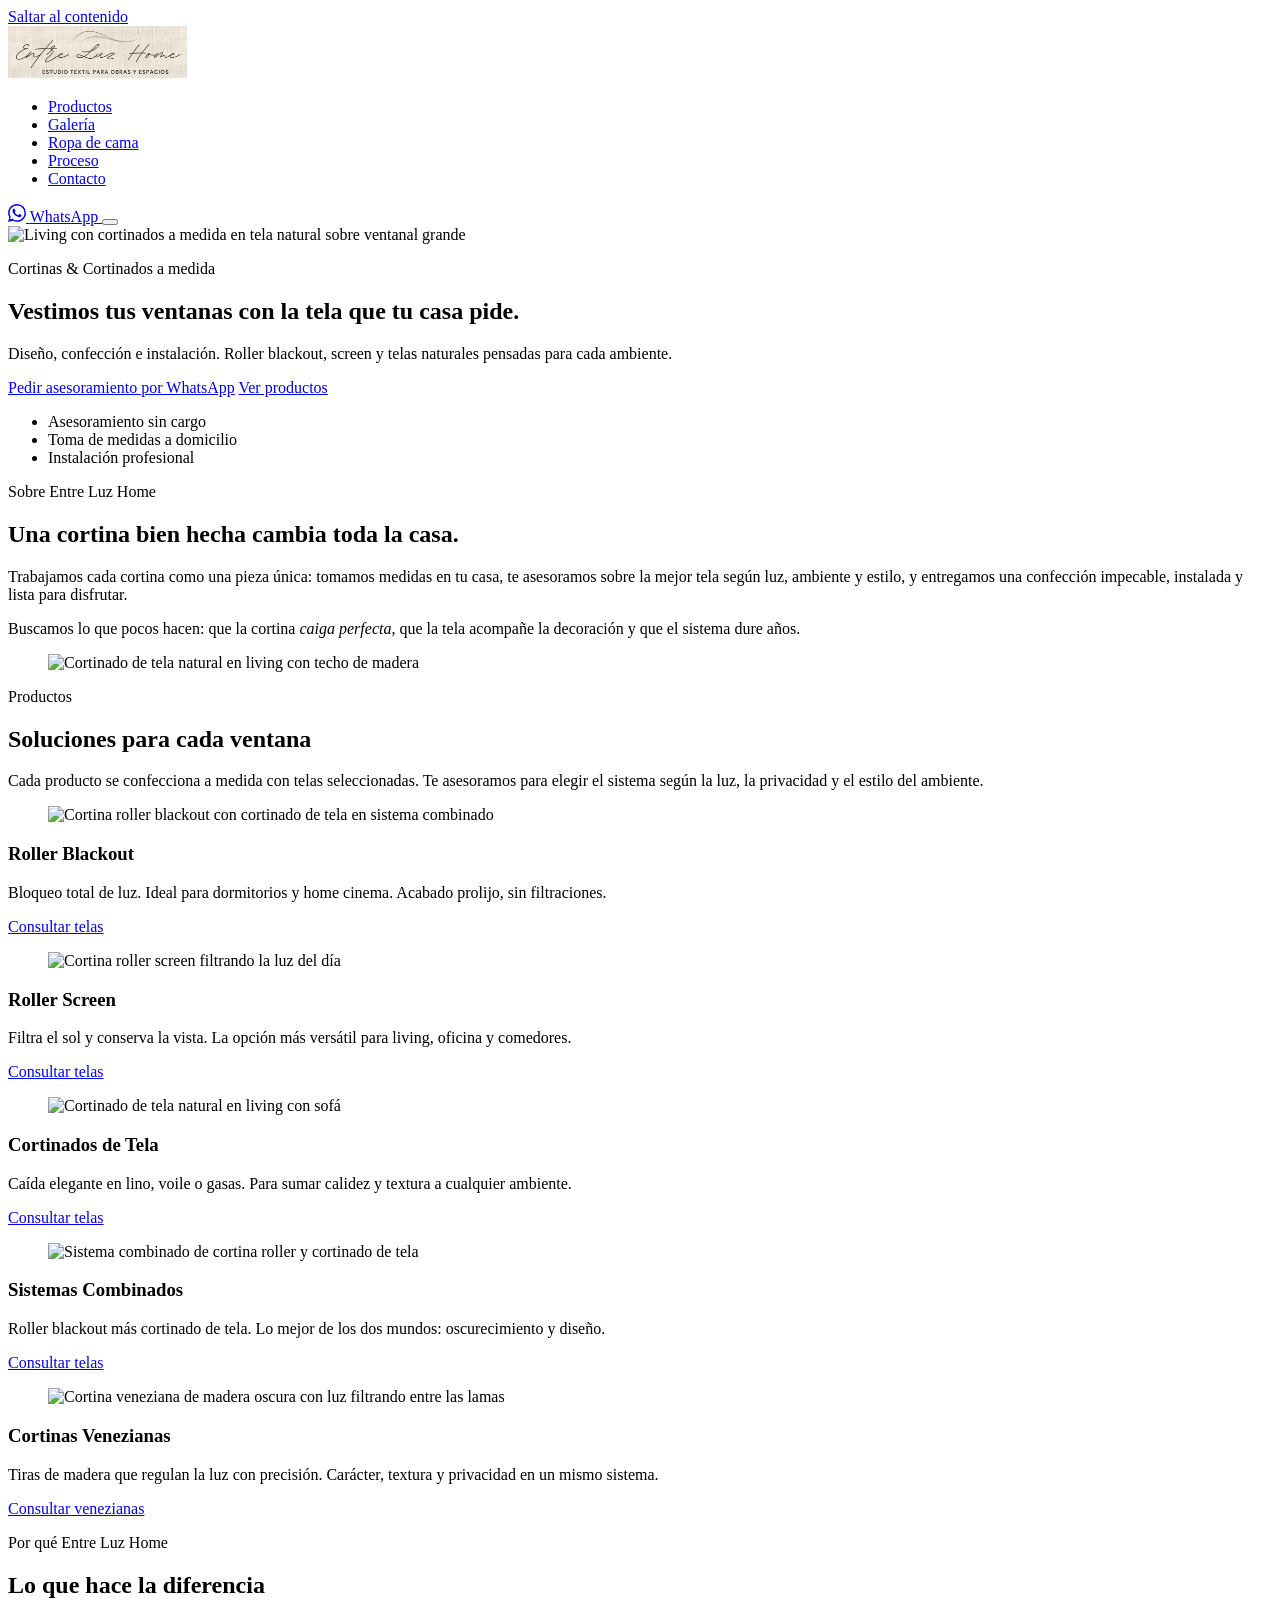
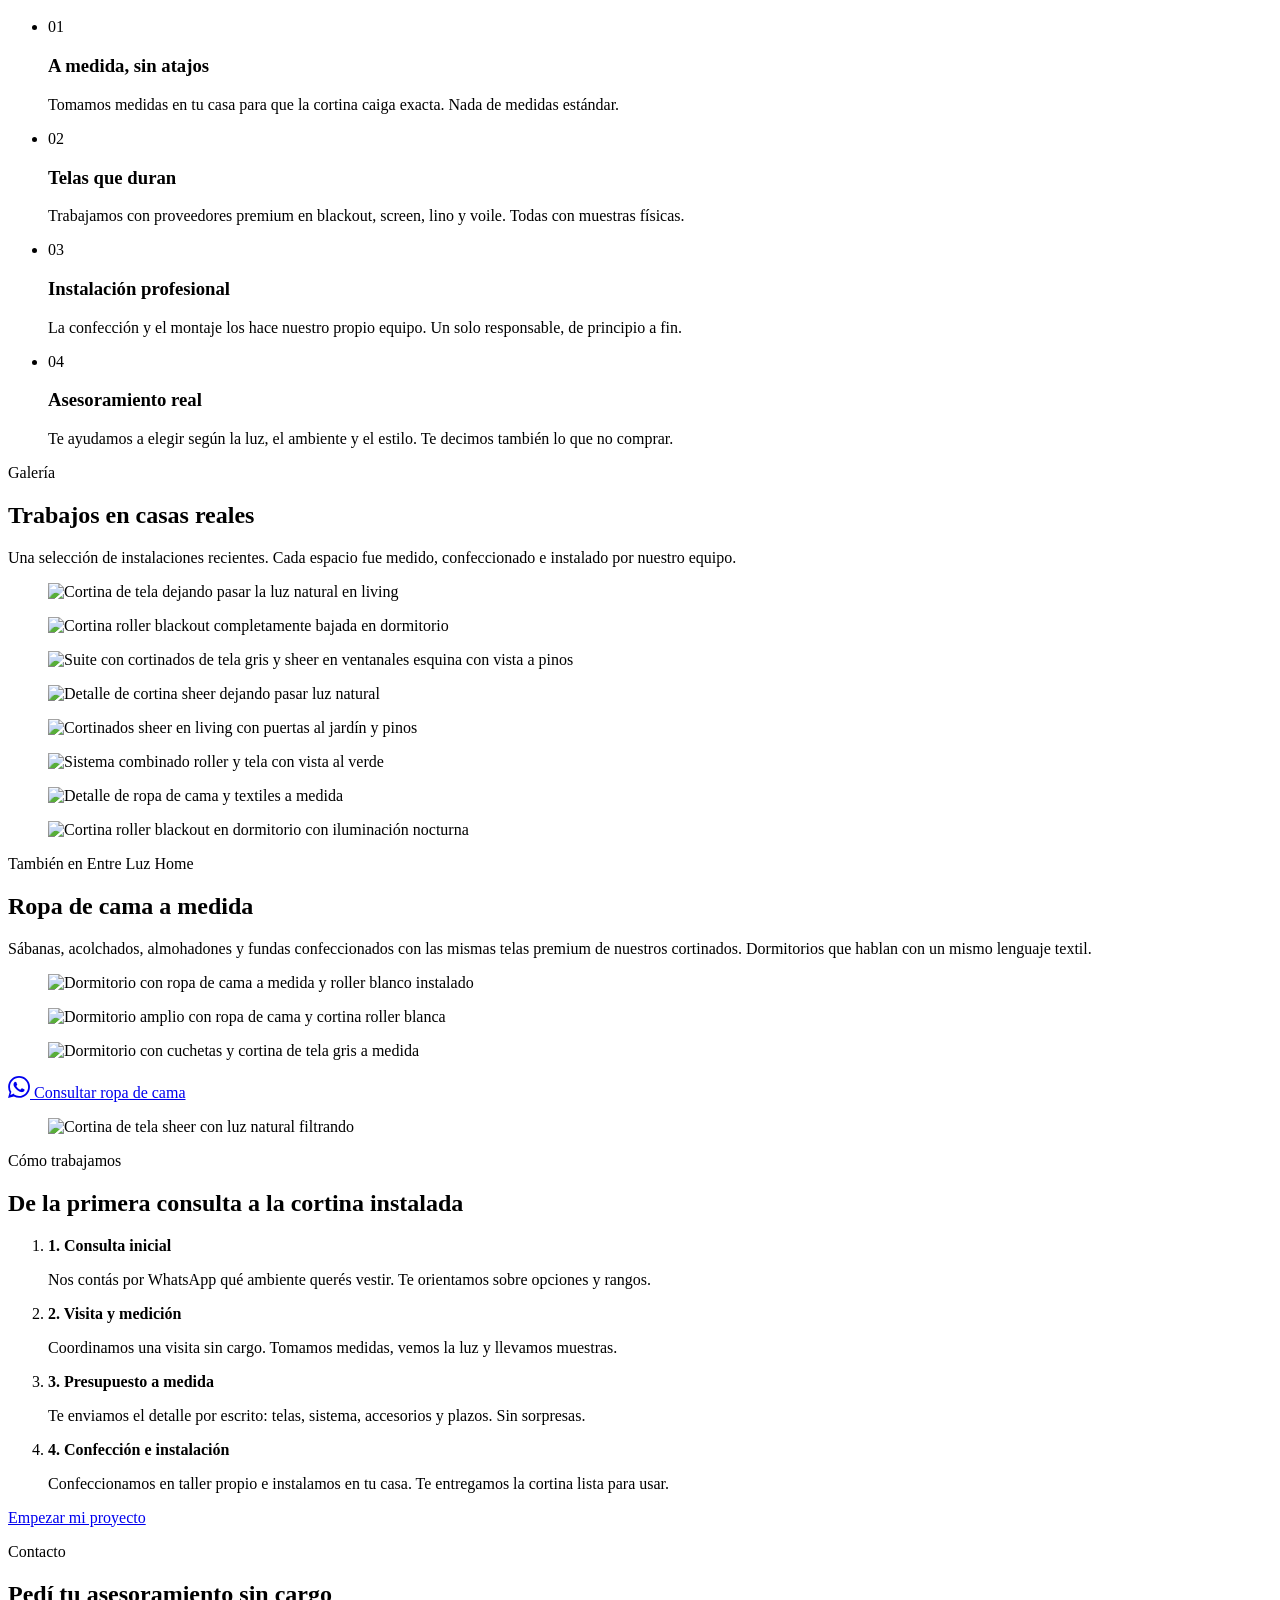
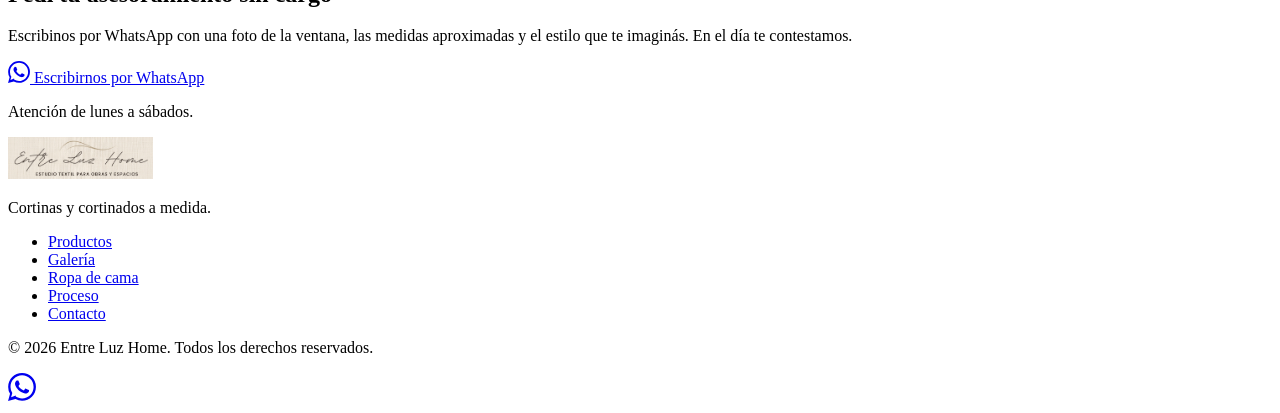
==== index.html @ 7151e94f "Rebrand a Entre Luz Home (versión publicada en entreluz.casa)" ====
<!DOCTYPE html>
<html lang="es-AR">
<head>
  <meta charset="UTF-8">
  <meta name="viewport" content="width=device-width, initial-scale=1.0, viewport-fit=cover">
  <meta name="theme-color" content="#1c1916">

  <title>Entre Luz Home | Cortinas y Cortinados a Medida</title>
  <meta name="description" content="Cortinas y cortinados a medida. Roller blackout, screen, telas naturales, sheer e instalación profesional. Asesoramiento sin cargo a domicilio.">
  <meta name="keywords" content="cortinas a medida, cortinados a medida, cortinas roller, blackout, screen, sheer, telas para cortinas, cortinas de tela, instalación de cortinas, Entre Luz Home">
  <meta name="author" content="Entre Luz Home">
  <meta name="robots" content="index, follow, max-image-preview:large">
  <meta name="geo.region" content="AR">
  <meta name="geo.country" content="Argentina">
  <meta name="language" content="Spanish">
  <meta name="coverage" content="Argentina">
  <meta name="revisit-after" content="30 days">
  <meta name="rating" content="general">

  <link rel="canonical" href="https://entreluz.casa/">

  <meta property="og:type" content="website">
  <meta property="og:locale" content="es_AR">
  <meta property="og:site_name" content="Entre Luz Home">
  <meta property="og:title" content="Entre Luz Home | Cortinas y Cortinados a Medida">
  <meta property="og:description" content="Cortinas y cortinados a medida. Roller blackout, screen, telas naturales, sheer e instalación profesional.">
  <meta property="og:url" content="https://entreluz.casa/">
  <meta property="og:image" content="https://entreluz.casa/images/hero-cortinas-living-comedor.jpg">
  <meta property="og:image:alt" content="Living con cortinados a medida confeccionados por Entre Luz Home">

  <meta name="twitter:card" content="summary_large_image">
  <meta name="twitter:title" content="Entre Luz Home | Cortinas y Cortinados a Medida">
  <meta name="twitter:description" content="Cortinas y cortinados a medida. Asesoramiento sin cargo, telas premium e instalación profesional.">
  <meta name="twitter:image" content="https://entreluz.casa/images/hero-cortinas-living-comedor.jpg">

  <link rel="preconnect" href="https://fonts.googleapis.com">
  <link rel="preconnect" href="https://fonts.gstatic.com" crossorigin>
  <link rel="preload" as="image" href="images/hero-cortinas-living-comedor.jpg" fetchpriority="high">
  <link href="https://fonts.googleapis.com/css2?family=Cormorant+Garamond:wght@300;400;500;600&family=Inter:wght@300;400;500;600&display=swap" rel="stylesheet">

  <link rel="stylesheet" href="styles.css">
  <link rel="icon" type="image/svg+xml" href="data:image/svg+xml,%3Csvg xmlns='http://www.w3.org/2000/svg' viewBox='0 0 100 100'%3E%3Crect width='100' height='100' fill='%231c1916'/%3E%3Ctext x='50' y='62' font-family='Georgia,serif' font-size='44' fill='%23c9a96e' text-anchor='middle' font-style='italic'%3EeL%3C/text%3E%3C/svg%3E">

  <script type="application/ld+json">
  {
    "@context": "https://schema.org",
    "@type": "LocalBusiness",
    "@id": "https://entreluz.casa/#business",
    "name": "Entre Luz Home",
    "image": "https://entreluz.casa/images/hero-cortinas-living-comedor.jpg",
    "url": "https://entreluz.casa/",
    "description": "Confección e instalación de cortinas y cortinados a medida. Roller blackout, screen, telas naturales y sheer.",
    "priceRange": "$$",
    "telephone": "+54 9 11 6677-6019",
    "address": {
      "@type": "PostalAddress",
      "addressCountry": "AR",
      "addressLocality": "Argentina"
    },
    "areaServed": {
      "@type": "Country",
      "name": "Argentina"
    },
    "sameAs": [],
    "makesOffer": [
      { "@type": "Offer", "itemOffered": { "@type": "Product", "name": "Cortinas Roller Blackout a medida" } },
      { "@type": "Offer", "itemOffered": { "@type": "Product", "name": "Cortinas Roller Screen a medida" } },
      { "@type": "Offer", "itemOffered": { "@type": "Product", "name": "Cortinados de tela a medida" } },
      { "@type": "Offer", "itemOffered": { "@type": "Product", "name": "Cortinas sheer y telas naturales" } },
      { "@type": "Offer", "itemOffered": { "@type": "Product", "name": "Sistema combinado roller + cortinado" } }
    ]
  }
  </script>

  <script type="application/ld+json">
  {
    "@context": "https://schema.org",
    "@type": "WebSite",
    "url": "https://entreluz.casa/",
    "name": "Entre Luz Home",
    "inLanguage": "es-AR"
  }
  </script>

  <script type="application/ld+json">
  {
    "@context": "https://schema.org",
    "@type": "FAQPage",
    "mainEntity": [
      {
        "@type": "Question",
        "name": "¿Hacen visita a domicilio para tomar medidas?",
        "acceptedAnswer": {
          "@type": "Answer",
          "text": "Sí, coordinamos una visita sin cargo. Llevamos muestras de telas, tomamos las medidas exactas y te asesoramos en el lugar sobre el mejor sistema para cada ventana."
        }
      },
      {
        "@type": "Question",
        "name": "¿Qué tipos de cortinas hacen a medida?",
        "acceptedAnswer": {
          "@type": "Answer",
          "text": "Confeccionamos cortinas roller blackout, roller screen, cortinados de tela (lino, voile, gasas y telas naturales) y sistemas combinados que unen roller con cortinado en un mismo carril."
        }
      },
      {
        "@type": "Question",
        "name": "¿Cuánto tarda la confección e instalación?",
        "acceptedAnswer": {
          "@type": "Answer",
          "text": "Una vez confirmado el presupuesto y la tela, el plazo habitual es de 10 a 15 días hábiles para confección e instalación."
        }
      },
      {
        "@type": "Question",
        "name": "¿Qué diferencia hay entre una cortina blackout y una screen?",
        "acceptedAnswer": {
          "@type": "Answer",
          "text": "El blackout bloquea el 100% de la luz, ideal para dormitorios y home cinema. El screen filtra el calor y los rayos UV conservando la vista al exterior; es la mejor opción para living, oficina y comedores."
        }
      },
      {
        "@type": "Question",
        "name": "¿Instalan ellos mismos o contratan terceros?",
        "acceptedAnswer": {
          "@type": "Answer",
          "text": "Todo el proceso, desde la confección en nuestro taller hasta la instalación en tu casa, lo realiza nuestro propio equipo. Un solo responsable de principio a fin."
        }
      }
    ]
  }
  </script>
</head>
<body>

<a class="skip-link" href="#contenido">Saltar al contenido</a>

<header class="site-header" id="top">
  <div class="container header-inner">
    <a href="#top" class="brand" aria-label="Entre Luz Home — inicio">
      <img src="images/logo.jpg" alt="Entre Luz Home — Estudio textil para obras y espacios" class="logo-img" width="179" height="52">
    </a>
    <nav class="site-nav" aria-label="Navegación principal">
      <ul>
        <li><a href="#productos">Productos</a></li>
        <li><a href="#galeria">Galería</a></li>
        <li><a href="#ropa-de-cama">Ropa de cama</a></li>
        <li><a href="#proceso">Proceso</a></li>
        <li><a href="#contacto">Contacto</a></li>
      </ul>
    </nav>
    <a class="cta-wsp header-cta" href="#contacto" data-wsp data-wsp-msg="Hola Entre Luz Home! Quiero consultar sobre cortinas a medida. ¿Pueden asesorarme?" aria-label="Pedir presupuesto por WhatsApp">
      <svg viewBox="0 0 24 24" width="18" height="18" aria-hidden="true"><path fill="currentColor" d="M.057 24l1.687-6.163a11.867 11.867 0 0 1-1.587-5.946C.157 5.335 5.493 0 12.05 0a11.82 11.82 0 0 1 8.413 3.488 11.82 11.82 0 0 1 3.48 8.414c-.003 6.557-5.338 11.892-11.893 11.892a11.9 11.9 0 0 1-5.688-1.448L.057 24zm6.597-3.807c1.676.995 3.276 1.591 5.392 1.592 5.448 0 9.886-4.434 9.889-9.885.002-5.462-4.415-9.89-9.881-9.892-5.452 0-9.887 4.434-9.889 9.884a9.86 9.86 0 0 0 1.51 5.26l-.999 3.648 3.978-1.607zm11.387-5.464c-.074-.124-.272-.198-.57-.347-.297-.149-1.758-.868-2.031-.967-.272-.099-.47-.149-.669.149-.198.297-.768.967-.941 1.165-.173.198-.347.223-.644.074-.297-.149-1.255-.462-2.39-1.475-.883-.788-1.48-1.761-1.653-2.059-.173-.297-.018-.458.13-.606.134-.133.297-.347.446-.521.151-.172.2-.296.3-.495.099-.198.05-.372-.025-.521-.075-.149-.669-1.611-.916-2.206-.242-.579-.487-.501-.669-.51l-.57-.01c-.198 0-.52.074-.792.372s-1.04 1.016-1.04 2.479 1.065 2.876 1.213 3.074c.149.198 2.095 3.2 5.076 4.487.709.306 1.263.489 1.694.626.712.226 1.36.194 1.872.118.571-.085 1.758-.719 2.006-1.413.247-.694.247-1.289.173-1.413z"/></svg>
      <span>WhatsApp</span>
    </a>
    <button class="nav-toggle" aria-controls="primary-nav" aria-expanded="false" aria-label="Abrir menú">
      <span></span><span></span><span></span>
    </button>
  </div>
</header>

<main id="contenido">

  <section class="hero" aria-labelledby="hero-title">
    <div class="hero-image">
      <img src="images/hero-cortinas-living-comedor.jpg"
           alt="Living con cortinados a medida en tela natural sobre ventanal grande"
           width="1600" height="900" fetchpriority="high">
    </div>
    <div class="hero-overlay"></div>
    <div class="container hero-content">
      <p class="eyebrow">Cortinas &amp; Cortinados a medida</p>
      <h1 id="hero-title">Vestimos tus ventanas con la tela que tu casa pide.</h1>
      <p class="hero-sub">Diseño, confección e instalación. Roller blackout, screen y telas naturales pensadas para cada ambiente.</p>
      <div class="hero-actions">
        <a class="cta-primary" href="#contacto" data-wsp data-wsp-msg="Hola Entre Luz Home! Quiero pedir un asesoramiento sin cargo para mis cortinas.">Pedir asesoramiento por WhatsApp</a>
        <a class="cta-secondary" href="#productos">Ver productos</a>
      </div>
      <ul class="hero-meta" aria-label="Beneficios principales">
        <li>Asesoramiento sin cargo</li>
        <li>Toma de medidas a domicilio</li>
        <li>Instalación profesional</li>
      </ul>
    </div>
  </section>

  <section class="intro" aria-labelledby="intro-title">
    <div class="container intro-grid">
      <div class="intro-text">
        <p class="eyebrow">Sobre Entre Luz Home</p>
        <h2 id="intro-title">Una cortina bien hecha cambia toda la casa.</h2>
        <p>Trabajamos cada cortina como una pieza única: tomamos medidas en tu casa, te asesoramos sobre la mejor tela según luz, ambiente y estilo, y entregamos una confección impecable, instalada y lista para disfrutar.</p>
        <p>Buscamos lo que pocos hacen: que la cortina <em>caiga perfecta</em>, que la tela acompañe la decoración y que el sistema dure años.</p>
      </div>
      <figure class="intro-figure">
        <img src="images/cortinas-tela-living-amplio.jpg"
             alt="Cortinado de tela natural en living con techo de madera"
             width="900" height="1200" loading="lazy">
      </figure>
    </div>
  </section>

  <section class="products" id="productos" aria-labelledby="products-title">
    <div class="container">
      <header class="section-head">
        <p class="eyebrow">Productos</p>
        <h2 id="products-title">Soluciones para cada ventana</h2>
        <p class="section-sub">Cada producto se confecciona a medida con telas seleccionadas. Te asesoramos para elegir el sistema según la luz, la privacidad y el estilo del ambiente.</p>
      </header>

      <div class="product-grid">
        <article class="product-card">
          <figure>
            <img src="images/cortina-roller-blackout-combinado.jpg"
                 alt="Cortina roller blackout con cortinado de tela en sistema combinado"
                 width="800" height="1000" loading="lazy">
          </figure>
          <div class="product-body">
            <h3>Roller Blackout</h3>
            <p>Bloqueo total de luz. Ideal para dormitorios y home cinema. Acabado prolijo, sin filtraciones.</p>
            <a class="product-link" href="#contacto" data-wsp data-wsp-msg="Hola Entre Luz Home! Me interesa la cortina roller blackout a medida. ¿Qué telas tienen disponibles?">Consultar telas</a>
          </div>
        </article>

        <article class="product-card">
          <figure>
            <img src="images/cortina-roller-screen-estudio.jpg"
                 alt="Cortina roller screen filtrando la luz del día"
                 width="800" height="1000" loading="lazy">
          </figure>
          <div class="product-body">
            <h3>Roller Screen</h3>
            <p>Filtra el sol y conserva la vista. La opción más versátil para living, oficina y comedores.</p>
            <a class="product-link" href="#contacto" data-wsp data-wsp-msg="Hola Entre Luz Home! Me interesa la cortina roller screen. ¿Qué opciones tienen para filtrar el sol sin perder la vista?">Consultar telas</a>
          </div>
        </article>

        <article class="product-card">
          <figure>
            <img src="images/cortinado-tela-natural-living.jpg"
                 alt="Cortinado de tela natural en living con sofá"
                 width="800" height="1000" loading="lazy">
          </figure>
          <div class="product-body">
            <h3>Cortinados de Tela</h3>
            <p>Caída elegante en lino, voile o gasas. Para sumar calidez y textura a cualquier ambiente.</p>
            <a class="product-link" href="#contacto" data-wsp data-wsp-msg="Hola Entre Luz Home! Quiero consultar sobre cortinados de tela a medida. ¿Qué telas trabajan?">Consultar telas</a>
          </div>
        </article>

        <article class="product-card">
          <figure>
            <img src="images/cortina-combinada-roller-tela.jpg"
                 alt="Sistema combinado de cortina roller y cortinado de tela"
                 width="800" height="1000" loading="lazy">
          </figure>
          <div class="product-body">
            <h3>Sistemas Combinados</h3>
            <p>Roller blackout más cortinado de tela. Lo mejor de los dos mundos: oscurecimiento y diseño.</p>
            <a class="product-link" href="#contacto" data-wsp data-wsp-msg="Hola Entre Luz Home! Me interesa el sistema combinado de roller y cortinado. ¿Pueden contarme cómo funciona?">Consultar telas</a>
          </div>
        </article>

        <article class="product-card">
          <figure>
            <img src="images/cortina-veneziana-madera-detalle.jpg"
                 alt="Cortina veneziana de madera oscura con luz filtrando entre las lamas"
                 width="800" height="1000" loading="lazy">
          </figure>
          <div class="product-body">
            <h3>Cortinas Venezianas</h3>
            <p>Tiras de madera que regulan la luz con precisión. Carácter, textura y privacidad en un mismo sistema.</p>
            <a class="product-link" href="#contacto" data-wsp data-wsp-msg="Hola Entre Luz Home! Me interesa una cortina veneziana a medida. ¿Qué materiales y colores tienen?">Consultar venezianas</a>
          </div>
        </article>
      </div>
    </div>
  </section>

  <section class="value" aria-labelledby="value-title">
    <div class="container">
      <header class="section-head">
        <p class="eyebrow">Por qué Entre Luz Home</p>
        <h2 id="value-title">Lo que hace la diferencia</h2>
      </header>
      <ul class="value-grid">
        <li>
          <span class="value-num">01</span>
          <h3>A medida, sin atajos</h3>
          <p>Tomamos medidas en tu casa para que la cortina caiga exacta. Nada de medidas estándar.</p>
        </li>
        <li>
          <span class="value-num">02</span>
          <h3>Telas que duran</h3>
          <p>Trabajamos con proveedores premium en blackout, screen, lino y voile. Todas con muestras físicas.</p>
        </li>
        <li>
          <span class="value-num">03</span>
          <h3>Instalación profesional</h3>
          <p>La confección y el montaje los hace nuestro propio equipo. Un solo responsable, de principio a fin.</p>
        </li>
        <li>
          <span class="value-num">04</span>
          <h3>Asesoramiento real</h3>
          <p>Te ayudamos a elegir según la luz, el ambiente y el estilo. Te decimos también lo que no comprar.</p>
        </li>
      </ul>
    </div>
  </section>

  <section class="gallery" id="galeria" aria-labelledby="gallery-title">
    <div class="container">
      <header class="section-head">
        <p class="eyebrow">Galería</p>
        <h2 id="gallery-title">Trabajos en casas reales</h2>
        <p class="section-sub">Una selección de instalaciones recientes. Cada espacio fue medido, confeccionado e instalado por nuestro equipo.</p>
      </header>

      <div class="gallery-grid">
        <figure class="g-tall">
          <img src="images/cortina-tela-luz-natural.jpg" alt="Cortina de tela dejando pasar la luz natural en living" width="800" height="1200" loading="lazy" decoding="async">
        </figure>
        <figure>
          <img src="images/cortina-roller-blackout-bajada.jpg" alt="Cortina roller blackout completamente bajada en dormitorio" width="800" height="800" loading="lazy" decoding="async">
        </figure>
        <figure class="g-wide">
          <img src="images/suite-cortinados-tela-gris.jpg" alt="Suite con cortinados de tela gris y sheer en ventanales esquina con vista a pinos" width="1200" height="800" loading="lazy" decoding="async">
        </figure>
        <figure>
          <img src="images/cortina-tela-sheer-detalle.jpg" alt="Detalle de cortina sheer dejando pasar luz natural" width="800" height="800" loading="lazy" decoding="async">
        </figure>
        <figure>
          <img src="images/living-cortina-sheer-terraza.jpg" alt="Cortinados sheer en living con puertas al jardín y pinos" width="800" height="800" loading="lazy" decoding="async">
        </figure>
        <figure class="g-tall">
          <img src="images/cortina-combinada-tela-roller.jpg" alt="Sistema combinado roller y tela con vista al verde" width="800" height="1200" loading="lazy" decoding="async">
        </figure>
        <figure>
          <img src="images/cortinado-tela-clasica.jpg" alt="Detalle de ropa de cama y textiles a medida" width="800" height="800" loading="lazy" decoding="async">
        </figure>
        <figure>
          <img src="images/cortina-roller-dormitorio-noche.jpg" alt="Cortina roller blackout en dormitorio con iluminación nocturna" width="800" height="800" loading="lazy" decoding="async">
        </figure>
      </div>
    </div>
  </section>

  <section class="ropa-cama" id="ropa-de-cama" aria-labelledby="ropacama-title">
    <div class="container">
      <header class="section-head">
        <p class="eyebrow">También en Entre Luz Home</p>
        <h2 id="ropacama-title">Ropa de cama a medida</h2>
        <p class="section-sub">Sábanas, acolchados, almohadones y fundas confeccionados con las mismas telas premium de nuestros cortinados. Dormitorios que hablan con un mismo lenguaje textil.</p>
      </header>
      <div class="ropacama-grid">
        <figure>
          <img src="images/dormitorio-roller-blanco-ratan.jpg" alt="Dormitorio con ropa de cama a medida y roller blanco instalado" width="800" height="1000" loading="lazy" decoding="async">
        </figure>
        <figure>
          <img src="images/dormitorio-roller-blanco-amplio.jpg" alt="Dormitorio amplio con ropa de cama y cortina roller blanca" width="800" height="1000" loading="lazy" decoding="async">
        </figure>
        <figure>
          <img src="images/dormitorio-cucheta-cortina-gris.jpg" alt="Dormitorio con cuchetas y cortina de tela gris a medida" width="800" height="1000" loading="lazy" decoding="async">
        </figure>
      </div>
      <div class="ropacama-cta">
        <a class="cta-wsp big" href="#" data-wsp data-wsp-msg="Hola Entre Luz Home! Me interesa la ropa de cama a medida. ¿Qué opciones tienen?" aria-label="Consultar ropa de cama por WhatsApp">
          <svg viewBox="0 0 24 24" width="22" height="22" aria-hidden="true"><path fill="currentColor" d="M.057 24l1.687-6.163a11.867 11.867 0 0 1-1.587-5.946C.157 5.335 5.493 0 12.05 0a11.82 11.82 0 0 1 8.413 3.488 11.82 11.82 0 0 1 3.48 8.414c-.003 6.557-5.338 11.892-11.893 11.892a11.9 11.9 0 0 1-5.688-1.448L.057 24zm6.597-3.807c1.676.995 3.276 1.591 5.392 1.592 5.448 0 9.886-4.434 9.889-9.885.002-5.462-4.415-9.89-9.881-9.892-5.452 0-9.887 4.434-9.889 9.884a9.86 9.86 0 0 0 1.51 5.26l-.999 3.648 3.978-1.607zm11.387-5.464c-.074-.124-.272-.198-.57-.347-.297-.149-1.758-.868-2.031-.967-.272-.099-.47-.149-.669.149-.198.297-.768.967-.941 1.165-.173.198-.347.223-.644.074-.297-.149-1.255-.462-2.39-1.475-.883-.788-1.48-1.761-1.653-2.059-.173-.297-.018-.458.13-.606.134-.133.297-.347.446-.521.151-.172.2-.296.3-.495.099-.198.05-.372-.025-.521-.075-.149-.669-1.611-.916-2.206-.242-.579-.487-.501-.669-.51l-.57-.01c-.198 0-.52.074-.792.372s-1.04 1.016-1.04 2.479 1.065 2.876 1.213 3.074c.149.198 2.095 3.2 5.076 4.487.709.306 1.263.489 1.694.626.712.226 1.36.194 1.872.118.571-.085 1.758-.719 2.006-1.413.247-.694.247-1.289.173-1.413z"/></svg>
          <span>Consultar ropa de cama</span>
        </a>
      </div>
    </div>
  </section>

  <section class="process" id="proceso" aria-labelledby="process-title">
    <div class="container process-grid">
      <figure class="process-figure">
        <img src="images/cortina-tela-sheer-detalle.jpg"
             alt="Cortina de tela sheer con luz natural filtrando"
             width="900" height="1200" loading="lazy">
      </figure>
      <div class="process-text">
        <p class="eyebrow">Cómo trabajamos</p>
        <h2 id="process-title">De la primera consulta a la cortina instalada</h2>
        <ol class="process-steps">
          <li>
            <strong>1. Consulta inicial</strong>
            <p>Nos contás por WhatsApp qué ambiente querés vestir. Te orientamos sobre opciones y rangos.</p>
          </li>
          <li>
            <strong>2. Visita y medición</strong>
            <p>Coordinamos una visita sin cargo. Tomamos medidas, vemos la luz y llevamos muestras.</p>
          </li>
          <li>
            <strong>3. Presupuesto a medida</strong>
            <p>Te enviamos el detalle por escrito: telas, sistema, accesorios y plazos. Sin sorpresas.</p>
          </li>
          <li>
            <strong>4. Confección e instalación</strong>
            <p>Confeccionamos en taller propio e instalamos en tu casa. Te entregamos la cortina lista para usar.</p>
          </li>
        </ol>
        <a class="cta-primary inline" href="#contacto" data-wsp data-wsp-msg="Hola Entre Luz Home! Quiero coordinar una visita para empezar mi proyecto de cortinas a medida.">Empezar mi proyecto</a>
      </div>
    </div>
  </section>

  <section class="contact" id="contacto" aria-labelledby="contact-title">
    <div class="container contact-inner">
      <p class="eyebrow light">Contacto</p>
      <h2 id="contact-title">Pedí tu asesoramiento sin cargo</h2>
      <p class="contact-sub">Escribinos por WhatsApp con una foto de la ventana, las medidas aproximadas y el estilo que te imaginás. En el día te contestamos.</p>
      <a class="cta-wsp big" href="#" data-wsp data-wsp-msg="Hola Entre Luz Home! Me gustaría recibir un presupuesto para mis ventanas." aria-label="Abrir conversación de WhatsApp con Entre Luz Home">
        <svg viewBox="0 0 24 24" width="22" height="22" aria-hidden="true"><path fill="currentColor" d="M.057 24l1.687-6.163a11.867 11.867 0 0 1-1.587-5.946C.157 5.335 5.493 0 12.05 0a11.82 11.82 0 0 1 8.413 3.488 11.82 11.82 0 0 1 3.48 8.414c-.003 6.557-5.338 11.892-11.893 11.892a11.9 11.9 0 0 1-5.688-1.448L.057 24zm6.597-3.807c1.676.995 3.276 1.591 5.392 1.592 5.448 0 9.886-4.434 9.889-9.885.002-5.462-4.415-9.89-9.881-9.892-5.452 0-9.887 4.434-9.889 9.884a9.86 9.86 0 0 0 1.51 5.26l-.999 3.648 3.978-1.607zm11.387-5.464c-.074-.124-.272-.198-.57-.347-.297-.149-1.758-.868-2.031-.967-.272-.099-.47-.149-.669.149-.198.297-.768.967-.941 1.165-.173.198-.347.223-.644.074-.297-.149-1.255-.462-2.39-1.475-.883-.788-1.48-1.761-1.653-2.059-.173-.297-.018-.458.13-.606.134-.133.297-.347.446-.521.151-.172.2-.296.3-.495.099-.198.05-.372-.025-.521-.075-.149-.669-1.611-.916-2.206-.242-.579-.487-.501-.669-.51l-.57-.01c-.198 0-.52.074-.792.372s-1.04 1.016-1.04 2.479 1.065 2.876 1.213 3.074c.149.198 2.095 3.2 5.076 4.487.709.306 1.263.489 1.694.626.712.226 1.36.194 1.872.118.571-.085 1.758-.719 2.006-1.413.247-.694.247-1.289.173-1.413z"/></svg>
        <span>Escribirnos por WhatsApp</span>
      </a>
      <p class="contact-fine">Atención de lunes a sábados.</p>
    </div>
  </section>

</main>

<footer class="site-footer">
  <div class="container footer-inner">
    <div class="footer-brand">
      <img src="images/logo.jpg" alt="Entre Luz Home" class="logo-img footer-logo" width="145" height="42">
      <p>Cortinas y cortinados a medida.</p>
    </div>
    <nav aria-label="Pie de página">
      <ul>
        <li><a href="#productos">Productos</a></li>
        <li><a href="#galeria">Galería</a></li>
        <li><a href="#ropa-de-cama">Ropa de cama</a></li>
        <li><a href="#proceso">Proceso</a></li>
        <li><a href="#contacto">Contacto</a></li>
      </ul>
    </nav>
    <p class="footer-legal">© <span id="year">2026</span> Entre Luz Home. Todos los derechos reservados.</p>
  </div>
</footer>

<a class="wsp-float" href="#" data-wsp data-wsp-msg="Hola Entre Luz Home! Quiero consultar sobre cortinas a medida." aria-label="Escribir por WhatsApp">
  <svg viewBox="0 0 24 24" width="28" height="28" aria-hidden="true"><path fill="currentColor" d="M.057 24l1.687-6.163a11.867 11.867 0 0 1-1.587-5.946C.157 5.335 5.493 0 12.05 0a11.82 11.82 0 0 1 8.413 3.488 11.82 11.82 0 0 1 3.48 8.414c-.003 6.557-5.338 11.892-11.893 11.892a11.9 11.9 0 0 1-5.688-1.448L.057 24zm6.597-3.807c1.676.995 3.276 1.591 5.392 1.592 5.448 0 9.886-4.434 9.889-9.885.002-5.462-4.415-9.89-9.881-9.892-5.452 0-9.887 4.434-9.889 9.884a9.86 9.86 0 0 0 1.51 5.26l-.999 3.648 3.978-1.607zm11.387-5.464c-.074-.124-.272-.198-.57-.347-.297-.149-1.758-.868-2.031-.967-.272-.099-.47-.149-.669.149-.198.297-.768.967-.941 1.165-.173.198-.347.223-.644.074-.297-.149-1.255-.462-2.39-1.475-.883-.788-1.48-1.761-1.653-2.059-.173-.297-.018-.458.13-.606.134-.133.297-.347.446-.521.151-.172.2-.296.3-.495.099-.198.05-.372-.025-.521-.075-.149-.669-1.611-.916-2.206-.242-.579-.487-.501-.669-.51l-.57-.01c-.198 0-.52.074-.792.372s-1.04 1.016-1.04 2.479 1.065 2.876 1.213 3.074c.149.198 2.095 3.2 5.076 4.487.709.306 1.263.489 1.694.626.712.226 1.36.194 1.872.118.571-.085 1.758-.719 2.006-1.413.247-.694.247-1.289.173-1.413z"/></svg>
</a>

<script src="script.js" defer></script>
</body>
</html>
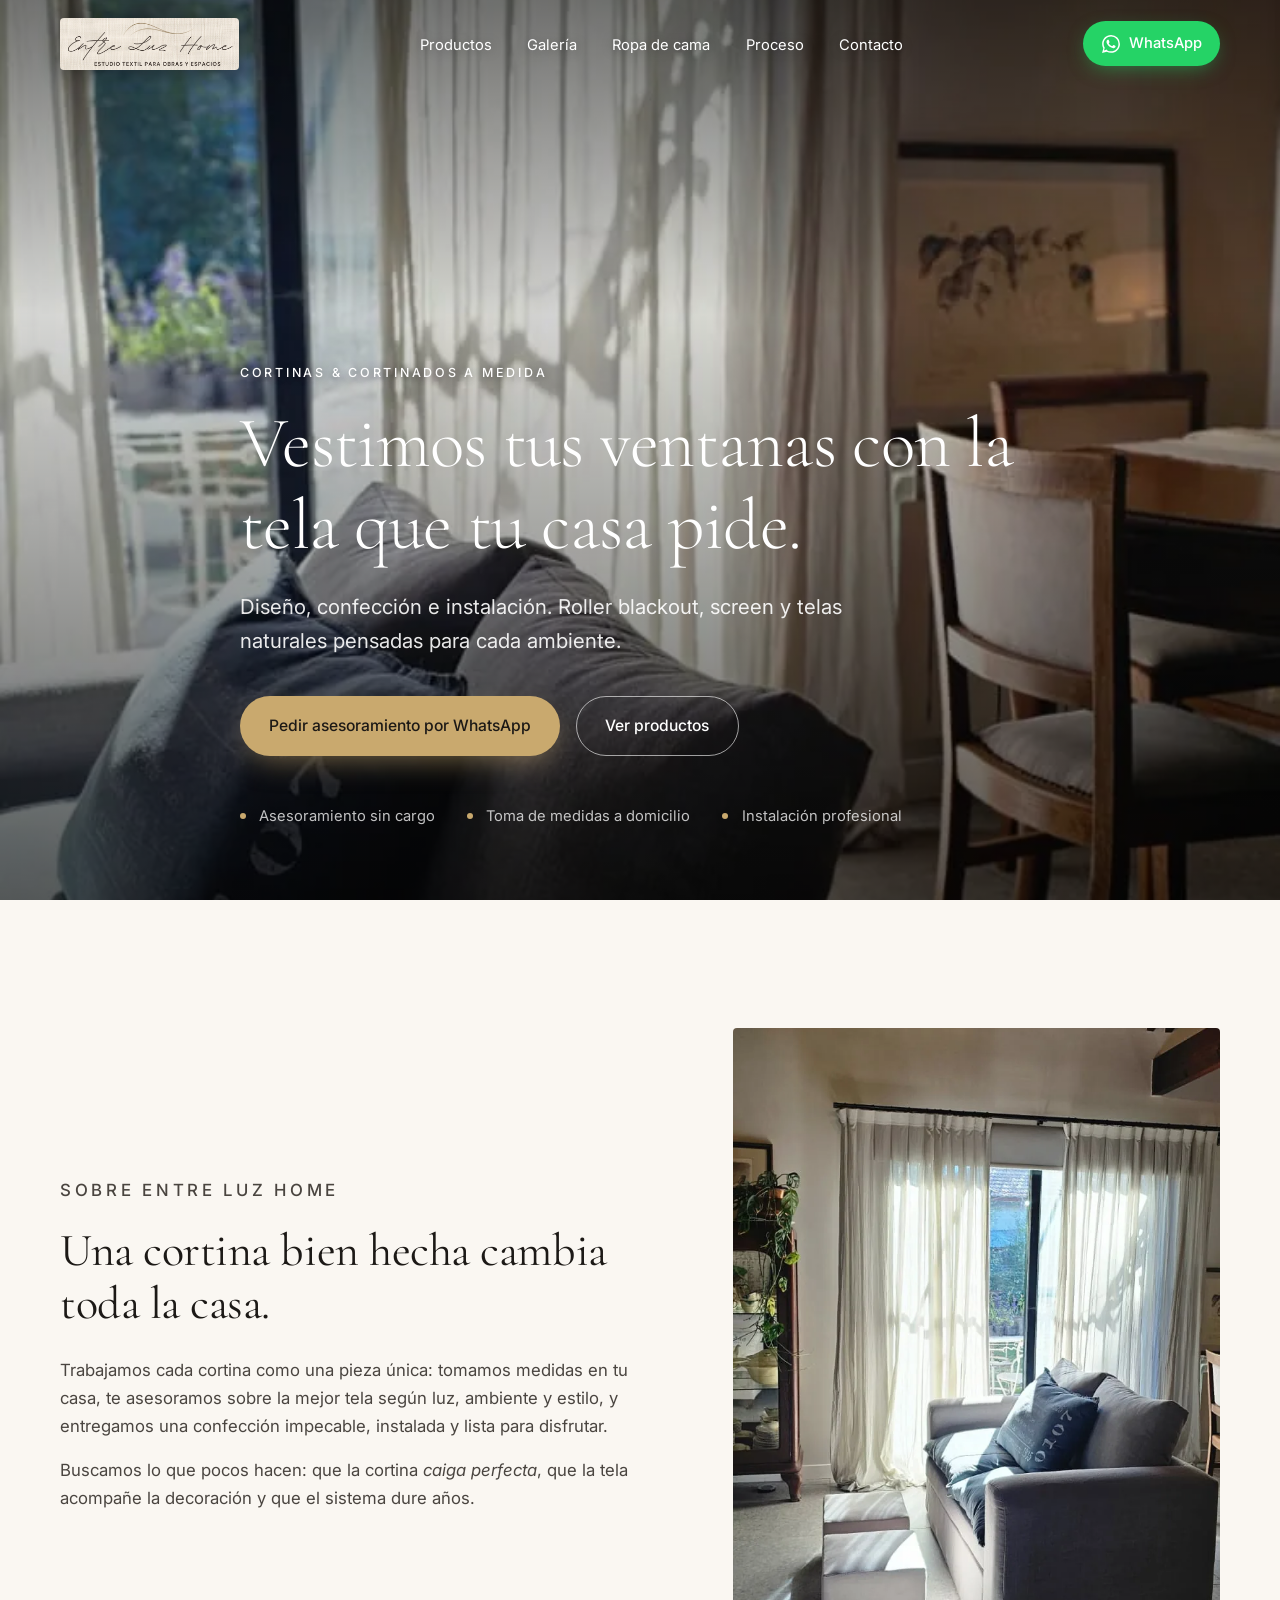
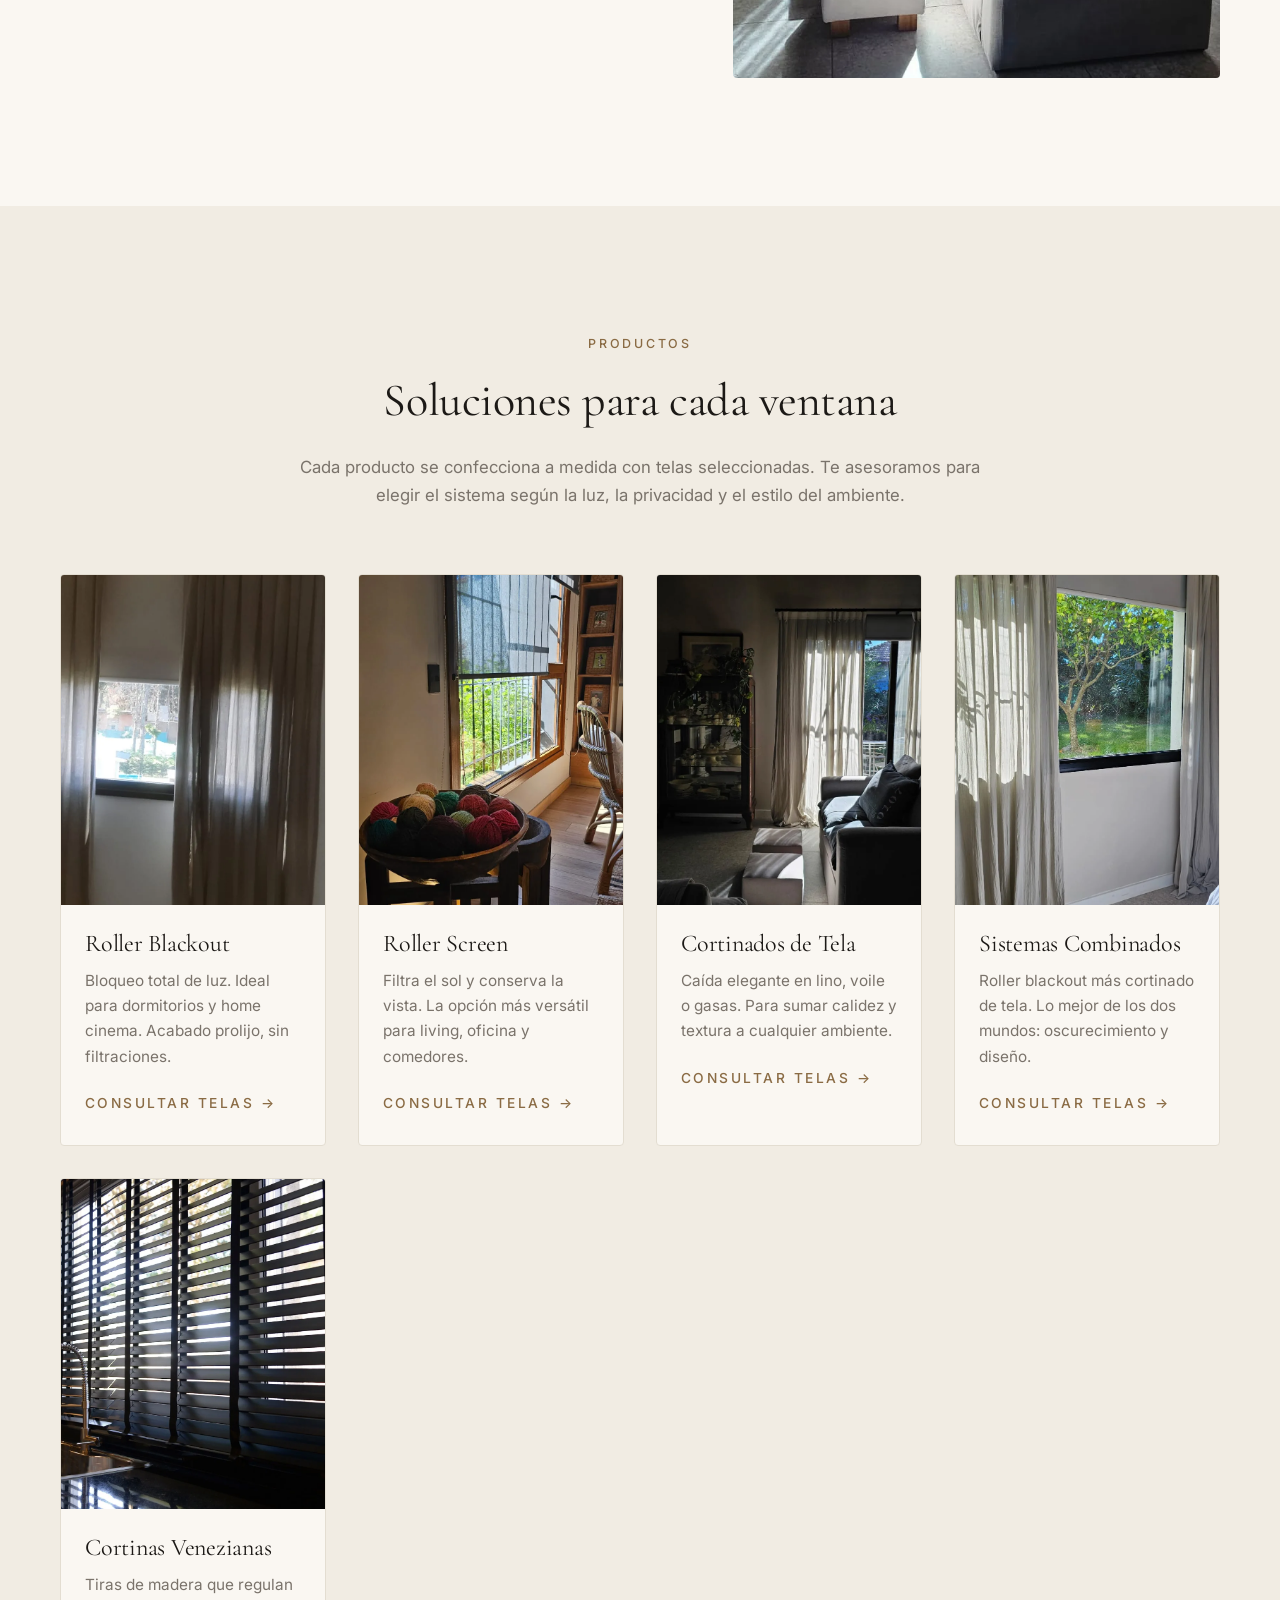
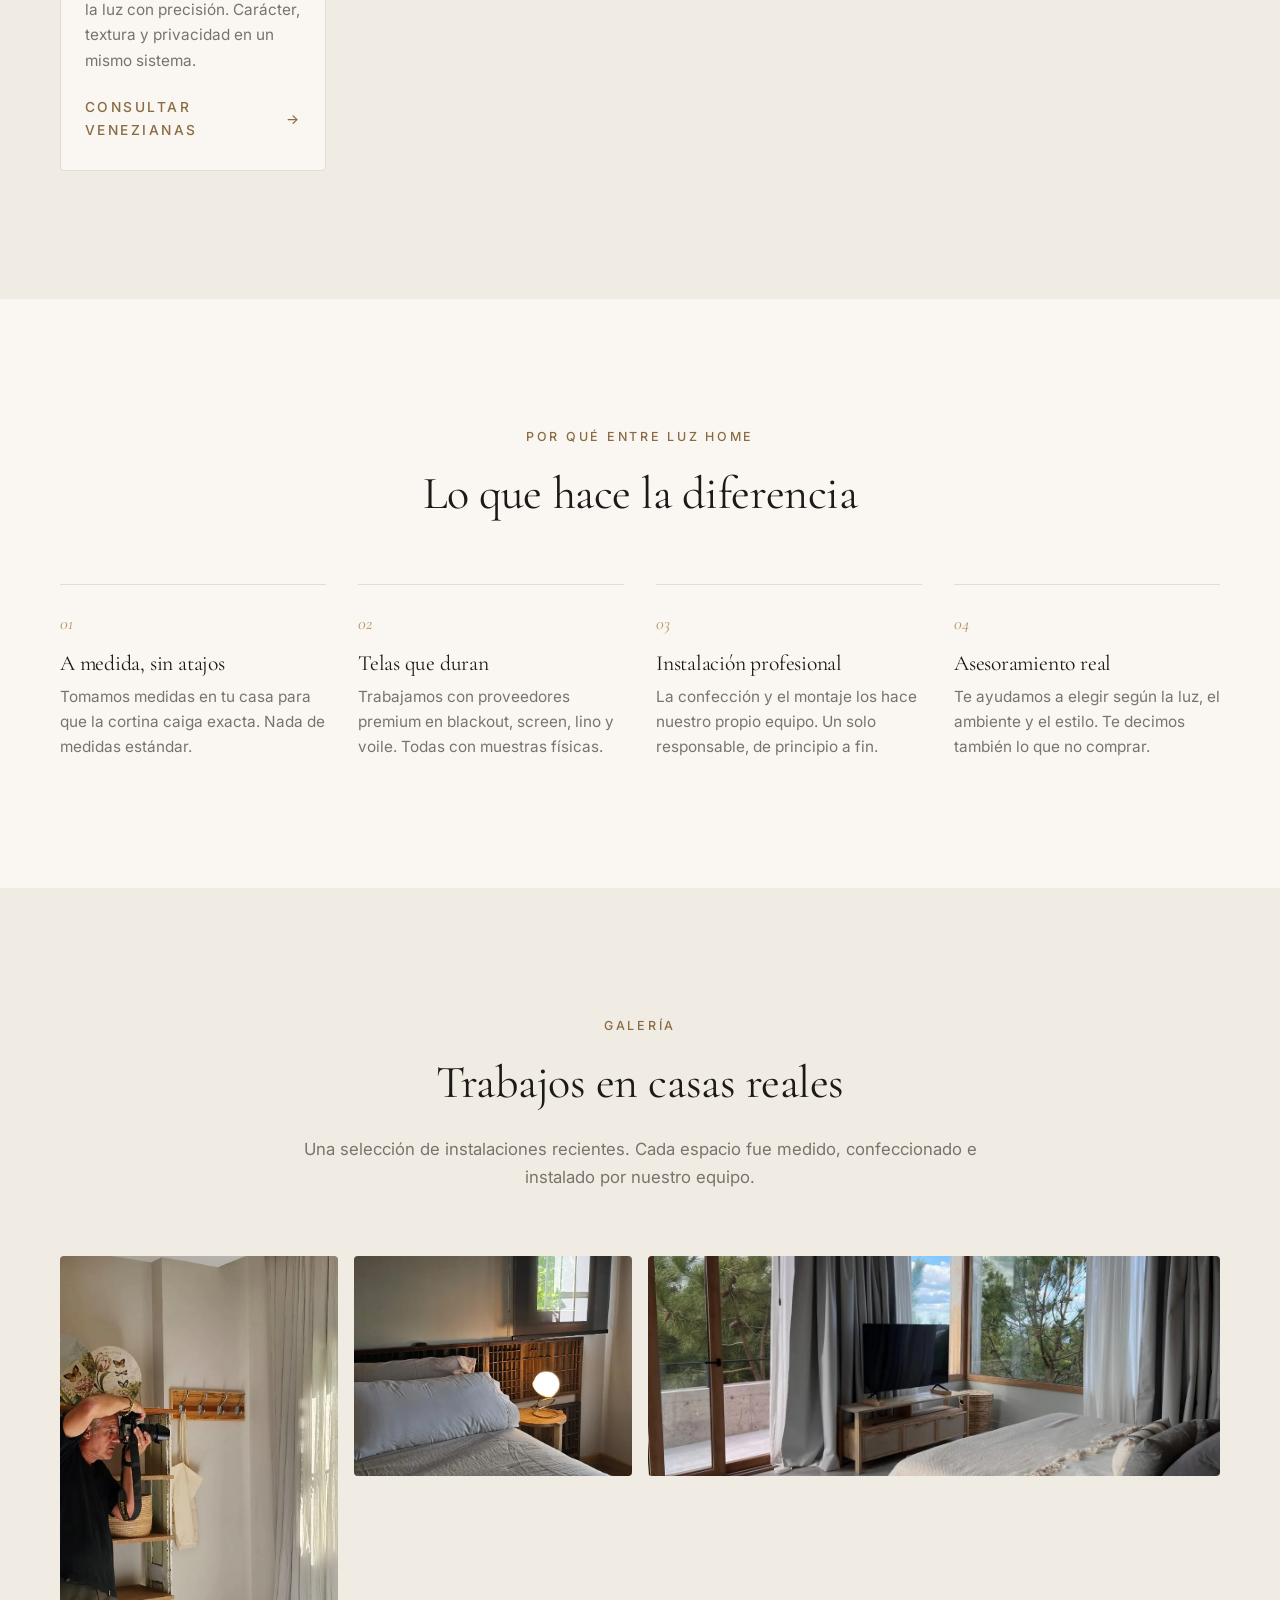
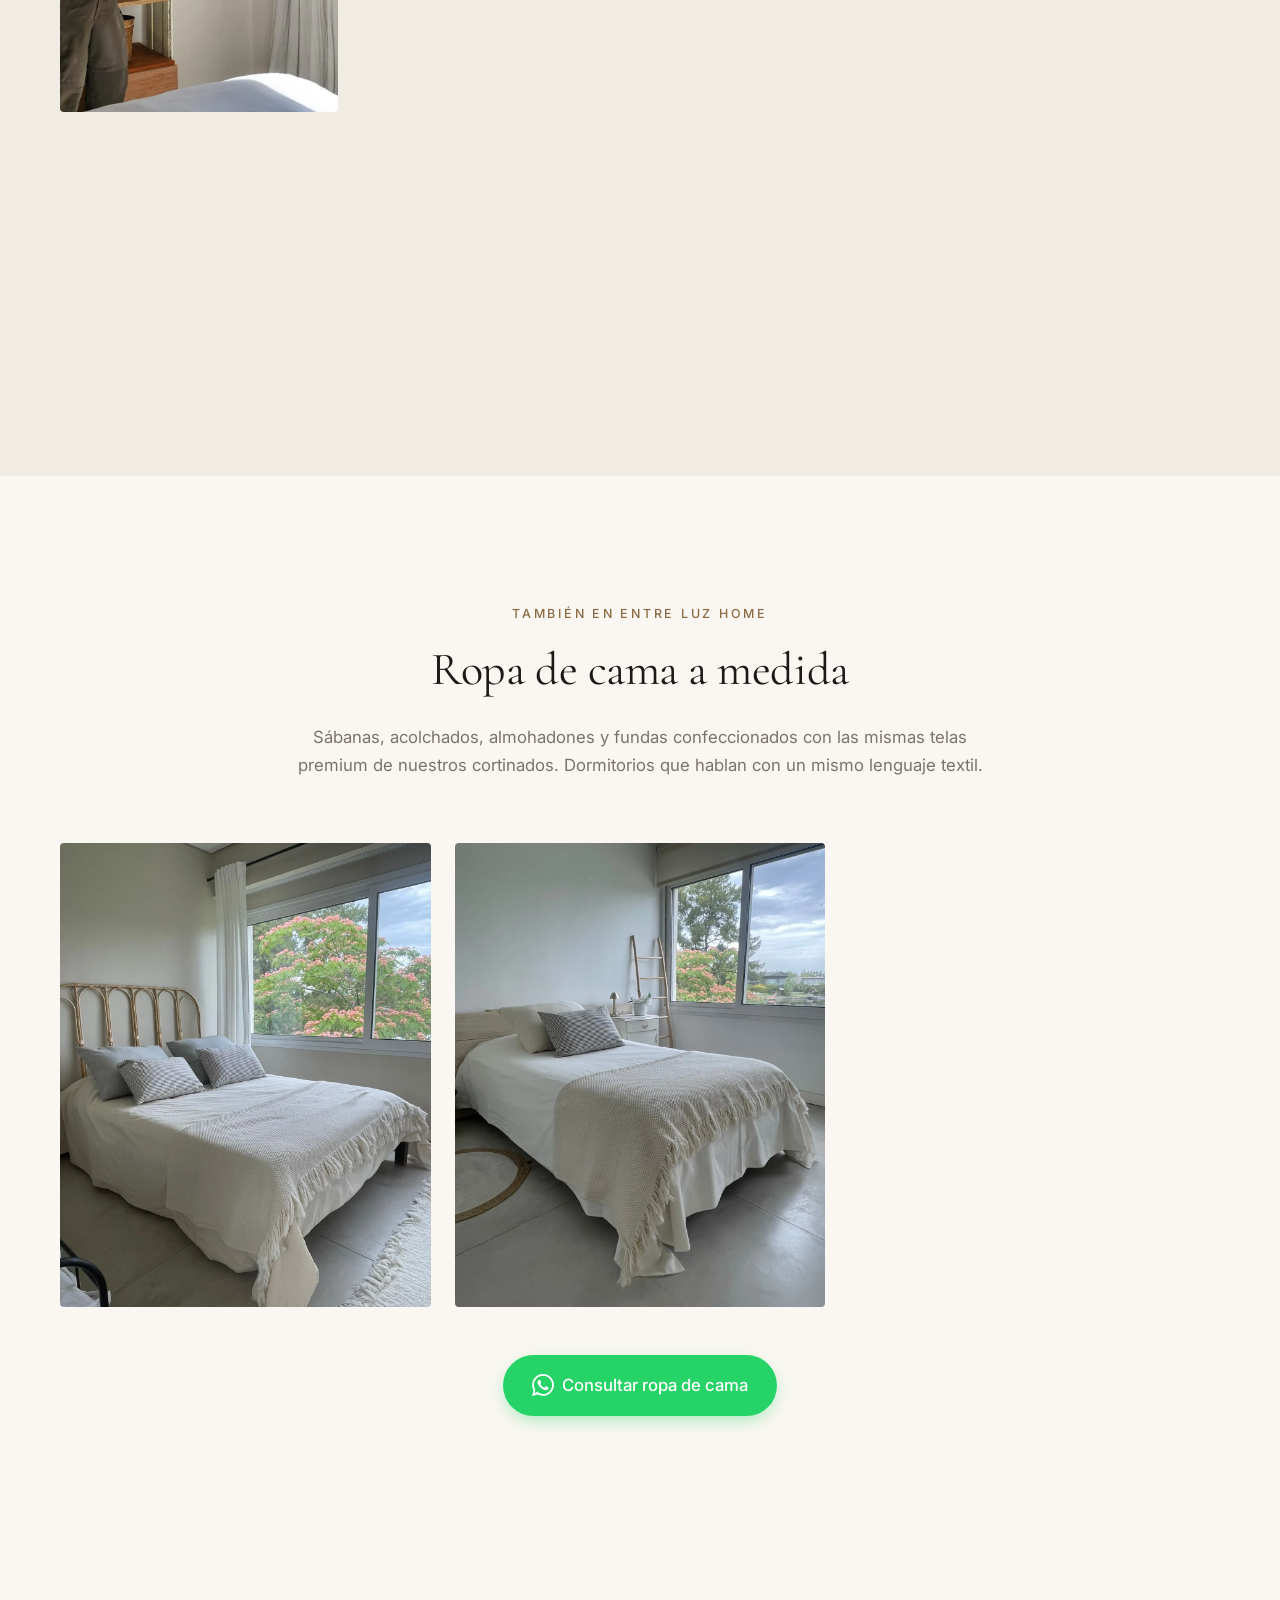
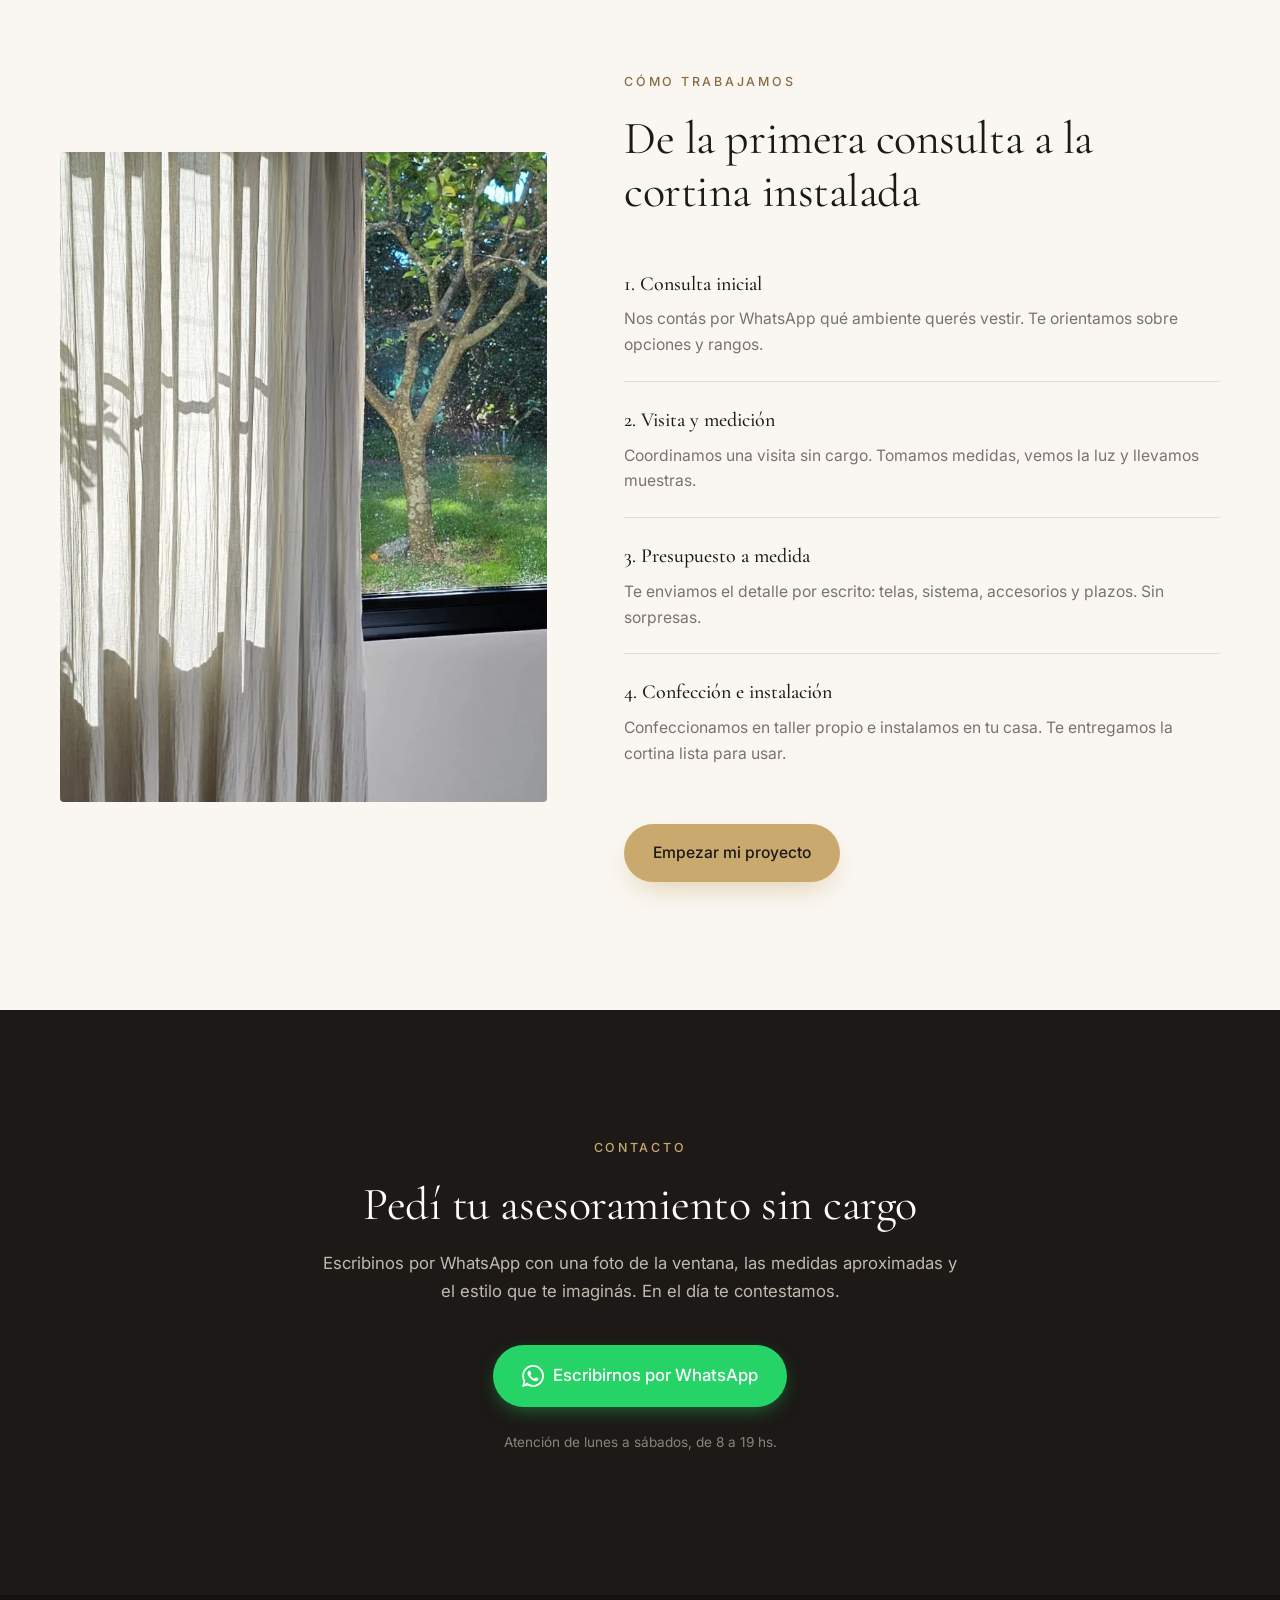
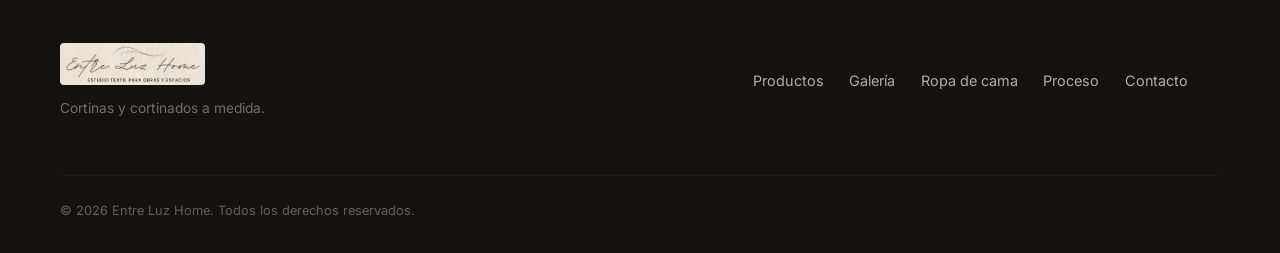
==== commit 439cba27: "Merge SEO/WebP desde origin/main conservando marca Entre Luz Home" ====
--- a/index.html
+++ b/index.html
@@ -4,6 +4,8 @@
   <meta charset="UTF-8">
   <meta name="viewport" content="width=device-width, initial-scale=1.0, viewport-fit=cover">
   <meta name="theme-color" content="#1c1916">
+  <meta name="format-detection" content="telephone=no">
+  <meta name="referrer" content="strict-origin-when-cross-origin">
 
   <title>Entre Luz Home | Cortinas y Cortinados a Medida</title>
   <meta name="description" content="Cortinas y cortinados a medida. Roller blackout, screen, telas naturales, sheer e instalación profesional. Asesoramiento sin cargo a domicilio.">
@@ -35,7 +37,7 @@
 
   <link rel="preconnect" href="https://fonts.googleapis.com">
   <link rel="preconnect" href="https://fonts.gstatic.com" crossorigin>
-  <link rel="preload" as="image" href="images/hero-cortinas-living-comedor.jpg" fetchpriority="high">
+  <link rel="preload" as="image" href="images/hero-cortinas-living-comedor.webp" type="image/webp" fetchpriority="high">
   <link href="https://fonts.googleapis.com/css2?family=Cormorant+Garamond:wght@300;400;500;600&family=Inter:wght@300;400;500;600&display=swap" rel="stylesheet">
 
   <link rel="stylesheet" href="styles.css">
@@ -51,24 +53,114 @@
     "url": "https://entreluz.casa/",
     "description": "Confección e instalación de cortinas y cortinados a medida. Roller blackout, screen, telas naturales y sheer.",
     "priceRange": "$$",
-    "telephone": "+54 9 11 6677-6019",
+    "telephone": "+5491166776019",
     "address": {
       "@type": "PostalAddress",
-      "addressCountry": "AR",
-      "addressLocality": "Argentina"
+      "addressCountry": "AR"
     },
     "areaServed": {
       "@type": "Country",
       "name": "Argentina"
     },
-    "sameAs": [],
-    "makesOffer": [
-      { "@type": "Offer", "itemOffered": { "@type": "Product", "name": "Cortinas Roller Blackout a medida" } },
-      { "@type": "Offer", "itemOffered": { "@type": "Product", "name": "Cortinas Roller Screen a medida" } },
-      { "@type": "Offer", "itemOffered": { "@type": "Product", "name": "Cortinados de tela a medida" } },
-      { "@type": "Offer", "itemOffered": { "@type": "Product", "name": "Cortinas sheer y telas naturales" } },
-      { "@type": "Offer", "itemOffered": { "@type": "Product", "name": "Sistema combinado roller + cortinado" } }
-    ]
+    "sameAs": [
+      "https://www.instagram.com/entre_telashome/"
+    ],
+    "openingHoursSpecification": [
+      {
+        "@type": "OpeningHoursSpecification",
+        "dayOfWeek": ["Monday", "Tuesday", "Wednesday", "Thursday", "Friday", "Saturday"],
+        "opens": "08:00",
+        "closes": "19:00"
+      }
+    ],
+    "knowsAbout": [
+      "Cortinas roller blackout",
+      "Cortinas roller screen",
+      "Cortinados de tela a medida",
+      "Cortinas sheer",
+      "Cortinas venezianas de madera",
+      "Sistemas combinados roller + cortinado",
+      "Ropa de cama a medida"
+    ],
+    "hasOfferCatalog": {
+      "@type": "OfferCatalog",
+      "name": "Productos Entre Telas",
+      "itemListElement": [
+        {
+          "@type": "Offer",
+          "itemOffered": {
+            "@type": "Service",
+            "name": "Cortinas Roller Blackout a medida",
+            "description": "Bloqueo total de luz. Ideal para dormitorios y home cinema. Acabado prolijo, sin filtraciones.",
+            "serviceType": "Confección e instalación de cortinas roller blackout",
+            "provider": { "@id": "https://entretelas-home.com/#business" },
+            "areaServed": { "@type": "Country", "name": "Argentina" }
+          }
+        },
+        {
+          "@type": "Offer",
+          "itemOffered": {
+            "@type": "Service",
+            "name": "Cortinas Roller Screen a medida",
+            "description": "Filtra el sol y conserva la vista. Ideal para living, oficina y comedores.",
+            "serviceType": "Confección e instalación de cortinas roller screen",
+            "provider": { "@id": "https://entretelas-home.com/#business" },
+            "areaServed": { "@type": "Country", "name": "Argentina" }
+          }
+        },
+        {
+          "@type": "Offer",
+          "itemOffered": {
+            "@type": "Service",
+            "name": "Cortinados de Tela a medida",
+            "description": "Caída elegante en lino, voile, gasas y telas naturales para sumar calidez y textura.",
+            "serviceType": "Confección e instalación de cortinados de tela",
+            "provider": { "@id": "https://entretelas-home.com/#business" },
+            "areaServed": { "@type": "Country", "name": "Argentina" }
+          }
+        },
+        {
+          "@type": "Offer",
+          "itemOffered": {
+            "@type": "Service",
+            "name": "Sistemas Combinados Roller + Cortinado",
+            "description": "Roller blackout más cortinado de tela en un mismo carril. Oscurecimiento y diseño.",
+            "serviceType": "Confección e instalación de sistemas combinados",
+            "provider": { "@id": "https://entretelas-home.com/#business" },
+            "areaServed": { "@type": "Country", "name": "Argentina" }
+          }
+        },
+        {
+          "@type": "Offer",
+          "itemOffered": {
+            "@type": "Service",
+            "name": "Cortinas Venezianas de Madera",
+            "description": "Tiras de madera que regulan la luz con precisión. Carácter, textura y privacidad.",
+            "serviceType": "Confección e instalación de cortinas venezianas",
+            "provider": { "@id": "https://entretelas-home.com/#business" },
+            "areaServed": { "@type": "Country", "name": "Argentina" }
+          }
+        },
+        {
+          "@type": "Offer",
+          "itemOffered": {
+            "@type": "Service",
+            "name": "Ropa de Cama a medida",
+            "description": "Sábanas, acolchados, almohadones y fundas confeccionados con telas premium.",
+            "serviceType": "Confección de ropa de cama a medida",
+            "provider": { "@id": "https://entretelas-home.com/#business" },
+            "areaServed": { "@type": "Country", "name": "Argentina" }
+          }
+        }
+      ]
+    },
+    "contactPoint": {
+      "@type": "ContactPoint",
+      "telephone": "+5491166776019",
+      "contactType": "sales",
+      "availableLanguage": ["Spanish"],
+      "areaServed": "AR"
+    }
   }
   </script>
 
@@ -79,6 +171,18 @@
     "url": "https://entreluz.casa/",
     "name": "Entre Luz Home",
     "inLanguage": "es-AR"
+  }
+  </script>
+
+  <script type="application/ld+json">
+  {
+    "@context": "https://schema.org",
+    "@type": "BreadcrumbList",
+    "itemListElement": [
+      { "@type": "ListItem", "position": 1, "name": "Inicio", "item": "https://entretelas-home.com/" },
+      { "@type": "ListItem", "position": 2, "name": "Productos", "item": "https://entretelas-home.com/#productos" },
+      { "@type": "ListItem", "position": 3, "name": "Galería", "item": "https://entretelas-home.com/#galeria" }
+    ]
   }
   </script>
 
@@ -163,9 +267,9 @@
 
   <section class="hero" aria-labelledby="hero-title">
     <div class="hero-image">
-      <img src="images/hero-cortinas-living-comedor.jpg"
+      <picture><source srcset="images/hero-cortinas-living-comedor.webp" type="image/webp"><img src="images/hero-cortinas-living-comedor.jpg"
            alt="Living con cortinados a medida en tela natural sobre ventanal grande"
-           width="1600" height="900" fetchpriority="high">
+           width="1600" height="900" fetchpriority="high"></picture>
     </div>
     <div class="hero-overlay"></div>
     <div class="container hero-content">
@@ -193,9 +297,9 @@
         <p>Buscamos lo que pocos hacen: que la cortina <em>caiga perfecta</em>, que la tela acompañe la decoración y que el sistema dure años.</p>
       </div>
       <figure class="intro-figure">
-        <img src="images/cortinas-tela-living-amplio.jpg"
+        <picture><source srcset="images/cortinas-tela-living-amplio.webp" type="image/webp"><img src="images/cortinas-tela-living-amplio.jpg"
              alt="Cortinado de tela natural en living con techo de madera"
-             width="900" height="1200" loading="lazy">
+             width="900" height="1200" loading="lazy"></picture>
       </figure>
     </div>
   </section>
@@ -211,9 +315,9 @@
       <div class="product-grid">
         <article class="product-card">
           <figure>
-            <img src="images/cortina-roller-blackout-combinado.jpg"
+            <picture><source srcset="images/cortina-roller-blackout-combinado.webp" type="image/webp"><img src="images/cortina-roller-blackout-combinado.jpg"
                  alt="Cortina roller blackout con cortinado de tela en sistema combinado"
-                 width="800" height="1000" loading="lazy">
+                 width="800" height="1000" loading="lazy"></picture>
           </figure>
           <div class="product-body">
             <h3>Roller Blackout</h3>
@@ -224,9 +328,9 @@
 
         <article class="product-card">
           <figure>
-            <img src="images/cortina-roller-screen-estudio.jpg"
+            <picture><source srcset="images/cortina-roller-screen-estudio.webp" type="image/webp"><img src="images/cortina-roller-screen-estudio.jpg"
                  alt="Cortina roller screen filtrando la luz del día"
-                 width="800" height="1000" loading="lazy">
+                 width="800" height="1000" loading="lazy"></picture>
           </figure>
           <div class="product-body">
             <h3>Roller Screen</h3>
@@ -237,9 +341,9 @@
 
         <article class="product-card">
           <figure>
-            <img src="images/cortinado-tela-natural-living.jpg"
+            <picture><source srcset="images/cortinado-tela-natural-living.webp" type="image/webp"><img src="images/cortinado-tela-natural-living.jpg"
                  alt="Cortinado de tela natural en living con sofá"
-                 width="800" height="1000" loading="lazy">
+                 width="800" height="1000" loading="lazy"></picture>
           </figure>
           <div class="product-body">
             <h3>Cortinados de Tela</h3>
@@ -250,9 +354,9 @@
 
         <article class="product-card">
           <figure>
-            <img src="images/cortina-combinada-roller-tela.jpg"
+            <picture><source srcset="images/cortina-combinada-roller-tela.webp" type="image/webp"><img src="images/cortina-combinada-roller-tela.jpg"
                  alt="Sistema combinado de cortina roller y cortinado de tela"
-                 width="800" height="1000" loading="lazy">
+                 width="800" height="1000" loading="lazy"></picture>
           </figure>
           <div class="product-body">
             <h3>Sistemas Combinados</h3>
@@ -263,9 +367,9 @@
 
         <article class="product-card">
           <figure>
-            <img src="images/cortina-veneziana-madera-detalle.jpg"
+            <picture><source srcset="images/cortina-veneziana-madera-detalle.webp" type="image/webp"><img src="images/cortina-veneziana-madera-detalle.jpg"
                  alt="Cortina veneziana de madera oscura con luz filtrando entre las lamas"
-                 width="800" height="1000" loading="lazy">
+                 width="800" height="1000" loading="lazy"></picture>
           </figure>
           <div class="product-body">
             <h3>Cortinas Venezianas</h3>
@@ -318,28 +422,28 @@
 
       <div class="gallery-grid">
         <figure class="g-tall">
-          <img src="images/cortina-tela-luz-natural.jpg" alt="Cortina de tela dejando pasar la luz natural en living" width="800" height="1200" loading="lazy" decoding="async">
-        </figure>
-        <figure>
-          <img src="images/cortina-roller-blackout-bajada.jpg" alt="Cortina roller blackout completamente bajada en dormitorio" width="800" height="800" loading="lazy" decoding="async">
+          <picture><source srcset="images/cortina-tela-luz-natural.webp" type="image/webp"><img src="images/cortina-tela-luz-natural.jpg" alt="Cortina de tela dejando pasar la luz natural en living" width="800" height="1200" loading="lazy" decoding="async"></picture>
+        </figure>
+        <figure>
+          <picture><source srcset="images/cortina-roller-blackout-bajada.webp" type="image/webp"><img src="images/cortina-roller-blackout-bajada.jpg" alt="Cortina roller blackout completamente bajada en dormitorio" width="800" height="800" loading="lazy" decoding="async"></picture>
         </figure>
         <figure class="g-wide">
-          <img src="images/suite-cortinados-tela-gris.jpg" alt="Suite con cortinados de tela gris y sheer en ventanales esquina con vista a pinos" width="1200" height="800" loading="lazy" decoding="async">
-        </figure>
-        <figure>
-          <img src="images/cortina-tela-sheer-detalle.jpg" alt="Detalle de cortina sheer dejando pasar luz natural" width="800" height="800" loading="lazy" decoding="async">
-        </figure>
-        <figure>
-          <img src="images/living-cortina-sheer-terraza.jpg" alt="Cortinados sheer en living con puertas al jardín y pinos" width="800" height="800" loading="lazy" decoding="async">
+          <picture><source srcset="images/suite-cortinados-tela-gris.webp" type="image/webp"><img src="images/suite-cortinados-tela-gris.jpg" alt="Suite con cortinados de tela gris y sheer en ventanales esquina con vista a pinos" width="1200" height="800" loading="lazy" decoding="async"></picture>
+        </figure>
+        <figure>
+          <picture><source srcset="images/cortina-tela-sheer-detalle.webp" type="image/webp"><img src="images/cortina-tela-sheer-detalle.jpg" alt="Detalle de cortina sheer dejando pasar luz natural" width="800" height="800" loading="lazy" decoding="async"></picture>
+        </figure>
+        <figure>
+          <picture><source srcset="images/living-cortina-sheer-terraza.webp" type="image/webp"><img src="images/living-cortina-sheer-terraza.jpg" alt="Cortinados sheer en living con puertas al jardín y pinos" width="800" height="800" loading="lazy" decoding="async"></picture>
         </figure>
         <figure class="g-tall">
-          <img src="images/cortina-combinada-tela-roller.jpg" alt="Sistema combinado roller y tela con vista al verde" width="800" height="1200" loading="lazy" decoding="async">
-        </figure>
-        <figure>
-          <img src="images/cortinado-tela-clasica.jpg" alt="Detalle de ropa de cama y textiles a medida" width="800" height="800" loading="lazy" decoding="async">
-        </figure>
-        <figure>
-          <img src="images/cortina-roller-dormitorio-noche.jpg" alt="Cortina roller blackout en dormitorio con iluminación nocturna" width="800" height="800" loading="lazy" decoding="async">
+          <picture><source srcset="images/cortina-combinada-tela-roller.webp" type="image/webp"><img src="images/cortina-combinada-tela-roller.jpg" alt="Sistema combinado roller y tela con vista al verde" width="800" height="1200" loading="lazy" decoding="async"></picture>
+        </figure>
+        <figure>
+          <picture><source srcset="images/cortinado-tela-clasica.webp" type="image/webp"><img src="images/cortinado-tela-clasica.jpg" alt="Detalle de ropa de cama y textiles a medida" width="800" height="800" loading="lazy" decoding="async"></picture>
+        </figure>
+        <figure>
+          <picture><source srcset="images/cortina-roller-dormitorio-noche.webp" type="image/webp"><img src="images/cortina-roller-dormitorio-noche.jpg" alt="Cortina roller blackout en dormitorio con iluminación nocturna" width="800" height="800" loading="lazy" decoding="async"></picture>
         </figure>
       </div>
     </div>
@@ -354,13 +458,13 @@
       </header>
       <div class="ropacama-grid">
         <figure>
-          <img src="images/dormitorio-roller-blanco-ratan.jpg" alt="Dormitorio con ropa de cama a medida y roller blanco instalado" width="800" height="1000" loading="lazy" decoding="async">
-        </figure>
-        <figure>
-          <img src="images/dormitorio-roller-blanco-amplio.jpg" alt="Dormitorio amplio con ropa de cama y cortina roller blanca" width="800" height="1000" loading="lazy" decoding="async">
-        </figure>
-        <figure>
-          <img src="images/dormitorio-cucheta-cortina-gris.jpg" alt="Dormitorio con cuchetas y cortina de tela gris a medida" width="800" height="1000" loading="lazy" decoding="async">
+          <picture><source srcset="images/dormitorio-roller-blanco-ratan.webp" type="image/webp"><img src="images/dormitorio-roller-blanco-ratan.jpg" alt="Dormitorio con ropa de cama a medida y roller blanco instalado" width="800" height="1000" loading="lazy" decoding="async"></picture>
+        </figure>
+        <figure>
+          <picture><source srcset="images/dormitorio-roller-blanco-amplio.webp" type="image/webp"><img src="images/dormitorio-roller-blanco-amplio.jpg" alt="Dormitorio amplio con ropa de cama y cortina roller blanca" width="800" height="1000" loading="lazy" decoding="async"></picture>
+        </figure>
+        <figure>
+          <picture><source srcset="images/dormitorio-cucheta-cortina-gris.webp" type="image/webp"><img src="images/dormitorio-cucheta-cortina-gris.jpg" alt="Dormitorio con cuchetas y cortina de tela gris a medida" width="800" height="1000" loading="lazy" decoding="async"></picture>
         </figure>
       </div>
       <div class="ropacama-cta">
@@ -375,9 +479,9 @@
   <section class="process" id="proceso" aria-labelledby="process-title">
     <div class="container process-grid">
       <figure class="process-figure">
-        <img src="images/cortina-tela-sheer-detalle.jpg"
+        <picture><source srcset="images/cortina-tela-sheer-detalle.webp" type="image/webp"><img src="images/cortina-tela-sheer-detalle.jpg"
              alt="Cortina de tela sheer con luz natural filtrando"
-             width="900" height="1200" loading="lazy">
+             width="900" height="1200" loading="lazy"></picture>
       </figure>
       <div class="process-text">
         <p class="eyebrow">Cómo trabajamos</p>
@@ -414,7 +518,7 @@
         <svg viewBox="0 0 24 24" width="22" height="22" aria-hidden="true"><path fill="currentColor" d="M.057 24l1.687-6.163a11.867 11.867 0 0 1-1.587-5.946C.157 5.335 5.493 0 12.05 0a11.82 11.82 0 0 1 8.413 3.488 11.82 11.82 0 0 1 3.48 8.414c-.003 6.557-5.338 11.892-11.893 11.892a11.9 11.9 0 0 1-5.688-1.448L.057 24zm6.597-3.807c1.676.995 3.276 1.591 5.392 1.592 5.448 0 9.886-4.434 9.889-9.885.002-5.462-4.415-9.89-9.881-9.892-5.452 0-9.887 4.434-9.889 9.884a9.86 9.86 0 0 0 1.51 5.26l-.999 3.648 3.978-1.607zm11.387-5.464c-.074-.124-.272-.198-.57-.347-.297-.149-1.758-.868-2.031-.967-.272-.099-.47-.149-.669.149-.198.297-.768.967-.941 1.165-.173.198-.347.223-.644.074-.297-.149-1.255-.462-2.39-1.475-.883-.788-1.48-1.761-1.653-2.059-.173-.297-.018-.458.13-.606.134-.133.297-.347.446-.521.151-.172.2-.296.3-.495.099-.198.05-.372-.025-.521-.075-.149-.669-1.611-.916-2.206-.242-.579-.487-.501-.669-.51l-.57-.01c-.198 0-.52.074-.792.372s-1.04 1.016-1.04 2.479 1.065 2.876 1.213 3.074c.149.198 2.095 3.2 5.076 4.487.709.306 1.263.489 1.694.626.712.226 1.36.194 1.872.118.571-.085 1.758-.719 2.006-1.413.247-.694.247-1.289.173-1.413z"/></svg>
         <span>Escribirnos por WhatsApp</span>
       </a>
-      <p class="contact-fine">Atención de lunes a sábados.</p>
+      <p class="contact-fine">Atención de lunes a sábados, de 8 a 19 hs.</p>
     </div>
   </section>
 
--- a/styles.css
+++ b/styles.css
@@ -0,0 +1,697 @@
+/* =========================================================
+   Entre Telas — estilos
+   Paleta editorial cálida + tipografía serif para titulares
+   ========================================================= */
+
+:root {
+  --bg: #faf7f2;
+  --bg-alt: #f1ece3;
+  --ink: #1c1916;
+  --ink-soft: #4a4540;
+  --muted: #7a736b;
+  --line: #e3ddd1;
+  --accent: #b89366;
+  --accent-deep: #8a6b44;
+  --gold: #c9a96e;
+  --whatsapp: #25d366;
+  --whatsapp-deep: #128c7e;
+
+  --serif: "Cormorant Garamond", "Cormorant", Georgia, "Times New Roman", serif;
+  --sans: "Inter", -apple-system, BlinkMacSystemFont, "Segoe UI", Roboto, sans-serif;
+
+  --maxw: 1240px;
+  --pad: clamp(1.25rem, 4vw, 2.5rem);
+  --radius: 4px;
+  --transition: 0.4s cubic-bezier(0.22, 0.61, 0.36, 1);
+}
+
+*, *::before, *::after { box-sizing: border-box; }
+
+html { scroll-behavior: smooth; -webkit-text-size-adjust: 100%; }
+
+body {
+  margin: 0;
+  font-family: var(--sans);
+  font-size: 17px;
+  line-height: 1.65;
+  color: var(--ink-soft);
+  background: var(--bg);
+  -webkit-font-smoothing: antialiased;
+  -moz-osx-font-smoothing: grayscale;
+  overflow-x: hidden;
+}
+
+img { max-width: 100%; display: block; height: auto; }
+
+a { color: inherit; text-decoration: none; transition: color var(--transition), opacity var(--transition); }
+
+h1, h2, h3, h4 {
+  font-family: var(--serif);
+  font-weight: 400;
+  color: var(--ink);
+  letter-spacing: -0.01em;
+  line-height: 1.15;
+  margin: 0 0 0.6em;
+}
+
+h1 { font-size: clamp(2.4rem, 5.6vw, 4.5rem); font-weight: 300; }
+h2 { font-size: clamp(1.9rem, 3.6vw, 3rem); }
+h3 { font-size: 1.5rem; }
+
+p { margin: 0 0 1em; }
+
+.container {
+  width: 100%;
+  max-width: var(--maxw);
+  margin: 0 auto;
+  padding-left: var(--pad);
+  padding-right: var(--pad);
+}
+
+.eyebrow {
+  font-family: var(--sans);
+  font-size: 0.78rem;
+  text-transform: uppercase;
+  letter-spacing: 0.22em;
+  color: var(--accent-deep);
+  margin: 0 0 1.2rem;
+  font-weight: 500;
+}
+.eyebrow.light { color: var(--gold); }
+
+.section-head {
+  text-align: center;
+  max-width: 720px;
+  margin: 0 auto 4rem;
+}
+.section-sub {
+  color: var(--muted);
+  font-size: 1.05rem;
+}
+
+.skip-link {
+  position: absolute; left: -9999px; top: 0;
+  background: var(--ink); color: #fff;
+  padding: 0.75rem 1rem; z-index: 9999;
+}
+.skip-link:focus { left: 1rem; top: 1rem; }
+
+/* ========== Header ========== */
+.site-header {
+  position: fixed;
+  top: 0; left: 0; right: 0;
+  z-index: 100;
+  background: rgba(250, 247, 242, 0);
+  backdrop-filter: blur(0);
+  transition: background var(--transition), backdrop-filter var(--transition), box-shadow var(--transition);
+  padding: 1.1rem 0;
+}
+.site-header.scrolled {
+  background: rgba(250, 247, 242, 0.94);
+  backdrop-filter: blur(14px);
+  box-shadow: 0 1px 0 rgba(0,0,0,0.05);
+  padding: 0.7rem 0;
+}
+.header-inner {
+  display: flex; align-items: center; justify-content: space-between;
+  gap: 1.5rem;
+}
+
+.brand {
+  display: inline-flex; align-items: center;
+}
+.logo-img {
+  height: 52px;
+  width: auto;
+  object-fit: contain;
+  border-radius: 4px;
+  display: block;
+}
+.site-header:not(.scrolled) .site-nav a { color: #fff; text-shadow: 0 1px 12px rgba(0,0,0,0.35); }
+.site-header:not(.scrolled) .logo-img { filter: drop-shadow(0 2px 10px rgba(0,0,0,0.4)); }
+.footer-logo { height: 42px; }
+
+.site-nav ul {
+  list-style: none; padding: 0; margin: 0;
+  display: flex; gap: 2.2rem;
+}
+.site-nav a {
+  font-size: 0.92rem;
+  color: var(--ink-soft);
+  position: relative;
+  padding: 4px 0;
+}
+.site-nav a::after {
+  content: "";
+  position: absolute; left: 0; bottom: -2px;
+  width: 0; height: 1px;
+  background: currentColor;
+  transition: width var(--transition);
+}
+.site-nav a:hover::after { width: 100%; }
+
+.cta-wsp {
+  display: inline-flex; align-items: center; gap: 0.55rem;
+  background: var(--whatsapp);
+  color: #fff;
+  font-weight: 500;
+  font-size: 0.92rem;
+  padding: 0.65rem 1.15rem;
+  border-radius: 999px;
+  box-shadow: 0 6px 20px -6px rgba(37, 211, 102, 0.55);
+  transition: transform var(--transition), box-shadow var(--transition);
+}
+.cta-wsp:hover { transform: translateY(-2px); box-shadow: 0 12px 28px -8px rgba(37, 211, 102, 0.7); }
+
+.cta-wsp.big {
+  padding: 1.05rem 1.8rem;
+  font-size: 1.05rem;
+  border-radius: 999px;
+}
+
+.nav-toggle {
+  display: none;
+  background: none; border: 0; cursor: pointer;
+  width: 36px; height: 36px;
+  padding: 6px;
+  flex-direction: column; justify-content: space-between;
+}
+.nav-toggle span {
+  display: block; height: 2px; width: 100%;
+  background: var(--ink);
+  transition: transform var(--transition), opacity var(--transition);
+}
+.site-header:not(.scrolled) .nav-toggle span { background: #fff; }
+
+/* ========== Hero ========== */
+.hero {
+  position: relative;
+  min-height: 100vh;
+  min-height: 100svh;
+  display: flex;
+  align-items: flex-end;
+  color: #fff;
+  overflow: hidden;
+  padding-bottom: clamp(3rem, 8vh, 6rem);
+}
+.hero-image {
+  position: absolute; inset: 0;
+  z-index: 0;
+}
+.hero-image img {
+  width: 100%; height: 100%;
+  object-fit: cover;
+  object-position: center;
+}
+.hero-overlay {
+  position: absolute; inset: 0;
+  background:
+    linear-gradient(180deg, rgba(0,0,0,0.55) 0%, rgba(0,0,0,0.15) 35%, rgba(0,0,0,0.65) 100%);
+  z-index: 1;
+}
+.hero-content {
+  position: relative; z-index: 2;
+  max-width: 880px;
+}
+.hero .eyebrow { color: #fff; text-shadow: 0 1px 8px rgba(0,0,0,0.45); }
+.hero h1 {
+  color: #fff;
+  margin-bottom: 1.4rem;
+}
+.hero-sub {
+  font-size: clamp(1.05rem, 1.6vw, 1.3rem);
+  color: rgba(255,255,255,0.9);
+  max-width: 620px;
+  margin-bottom: 2.4rem;
+}
+.hero-actions {
+  display: flex; flex-wrap: wrap; gap: 1rem;
+  margin-bottom: 3rem;
+}
+
+.cta-primary, .cta-secondary {
+  display: inline-flex; align-items: center; justify-content: center;
+  padding: 1rem 1.8rem;
+  font-size: 0.98rem;
+  font-weight: 500;
+  border-radius: 999px;
+  transition: transform var(--transition), background var(--transition), color var(--transition), border-color var(--transition);
+}
+.cta-primary {
+  background: var(--gold);
+  color: var(--ink);
+  box-shadow: 0 12px 30px -10px rgba(201, 169, 110, 0.6);
+}
+.cta-primary:hover { background: #d6b87b; transform: translateY(-2px); }
+.cta-secondary {
+  background: transparent;
+  color: #fff;
+  border: 1px solid rgba(255,255,255,0.6);
+}
+.cta-secondary:hover { background: rgba(255,255,255,0.1); }
+.cta-primary.inline { margin-top: 1.2rem; }
+
+.hero-meta {
+  list-style: none; padding: 0; margin: 0;
+  display: flex; flex-wrap: wrap; gap: 2rem;
+  font-size: 0.92rem;
+  color: rgba(255,255,255,0.75);
+}
+.hero-meta li {
+  position: relative; padding-left: 1.2rem;
+}
+.hero-meta li::before {
+  content: ""; position: absolute; left: 0; top: 0.6em;
+  width: 6px; height: 6px; border-radius: 50%;
+  background: var(--gold);
+}
+
+/* ========== Intro ========== */
+.intro {
+  padding: clamp(5rem, 10vw, 8rem) 0;
+  background: var(--bg);
+}
+.intro-grid {
+  display: grid;
+  grid-template-columns: 1.1fr 0.9fr;
+  gap: clamp(2rem, 6vw, 5rem);
+  align-items: center;
+}
+.intro-text p { font-size: 1.05rem; color: var(--ink-soft); max-width: 56ch; }
+.intro-figure {
+  margin: 0;
+  position: relative;
+}
+.intro-figure img {
+  border-radius: var(--radius);
+  aspect-ratio: 3 / 4;
+  object-fit: cover;
+  width: 100%;
+  filter: saturate(0.95);
+}
+.intro-figure::after {
+  content: "";
+  position: absolute;
+  inset: -1.2rem -1.2rem auto auto;
+  width: 70%;
+  height: 70%;
+  background: var(--bg-alt);
+  z-index: -1;
+  border-radius: var(--radius);
+}
+
+/* ========== Products ========== */
+.products {
+  padding: clamp(5rem, 10vw, 8rem) 0;
+  background: var(--bg-alt);
+}
+.product-grid {
+  display: grid;
+  grid-template-columns: repeat(auto-fit, minmax(260px, 1fr));
+  gap: 2rem;
+}
+.product-card {
+  background: var(--bg);
+  border: 1px solid var(--line);
+  border-radius: var(--radius);
+  overflow: hidden;
+  transition: transform var(--transition), box-shadow var(--transition);
+}
+.product-card:hover {
+  transform: translateY(-6px);
+  box-shadow: 0 20px 40px -20px rgba(0,0,0,0.18);
+}
+.product-card figure { margin: 0; overflow: hidden; aspect-ratio: 4 / 5; }
+.product-card img {
+  width: 100%; height: 100%;
+  object-fit: cover;
+  transition: transform 0.8s cubic-bezier(0.22, 0.61, 0.36, 1);
+}
+.product-card:hover img { transform: scale(1.06); }
+.product-body {
+  padding: 1.6rem 1.5rem 1.8rem;
+}
+.product-body h3 { margin-bottom: 0.6rem; }
+.product-body p { color: var(--muted); font-size: 0.96rem; margin-bottom: 1.2rem; }
+.product-link {
+  display: inline-flex; align-items: center; gap: 0.4rem;
+  font-size: 0.86rem;
+  font-weight: 500;
+  text-transform: uppercase;
+  letter-spacing: 0.18em;
+  color: var(--accent-deep);
+  position: relative;
+}
+.product-link::after {
+  content: "→"; transition: transform var(--transition);
+}
+.product-link:hover::after { transform: translateX(4px); }
+
+/* ========== Value ========== */
+.value {
+  padding: clamp(5rem, 10vw, 8rem) 0;
+  background: var(--bg);
+}
+.value-grid {
+  list-style: none; padding: 0; margin: 0;
+  display: grid;
+  grid-template-columns: repeat(auto-fit, minmax(240px, 1fr));
+  gap: 2.5rem 2rem;
+}
+.value-grid li {
+  border-top: 1px solid var(--line);
+  padding-top: 1.5rem;
+}
+.value-num {
+  display: block;
+  font-family: var(--serif);
+  font-style: italic;
+  font-size: 1.1rem;
+  color: var(--accent);
+  margin-bottom: 0.8rem;
+}
+.value-grid h3 { margin-bottom: 0.5rem; font-size: 1.35rem; }
+.value-grid p { color: var(--muted); font-size: 0.96rem; margin: 0; }
+
+/* ========== Gallery ========== */
+.gallery {
+  padding: clamp(5rem, 10vw, 8rem) 0;
+  background: var(--bg-alt);
+}
+.gallery-grid {
+  display: grid;
+  grid-template-columns: repeat(4, 1fr);
+  grid-auto-rows: 220px;
+  gap: 1rem;
+}
+.gallery-grid figure {
+  margin: 0;
+  overflow: hidden;
+  border-radius: var(--radius);
+  position: relative;
+  cursor: pointer;
+}
+.gallery-grid img {
+  width: 100%; height: 100%;
+  object-fit: cover;
+  transition: transform 0.8s cubic-bezier(0.22, 0.61, 0.36, 1);
+}
+.gallery-grid figure:hover img { transform: scale(1.05); }
+.gallery-grid .g-tall { grid-row: span 2; }
+.gallery-grid .g-wide { grid-column: span 2; }
+
+/* ========== Ropa de Cama ========== */
+.ropa-cama {
+  padding: clamp(5rem, 10vw, 8rem) 0;
+  background: var(--bg);
+}
+.ropacama-grid {
+  display: grid;
+  grid-template-columns: repeat(3, 1fr);
+  gap: 1.5rem;
+}
+.ropacama-grid figure {
+  margin: 0;
+  border-radius: var(--radius);
+  overflow: hidden;
+  aspect-ratio: 4 / 5;
+}
+.ropacama-grid img {
+  width: 100%; height: 100%;
+  object-fit: cover;
+  transition: transform 0.8s cubic-bezier(0.22, 0.61, 0.36, 1);
+}
+.ropacama-grid figure:hover img { transform: scale(1.04); }
+.ropacama-cta {
+  text-align: center;
+  margin-top: 3rem;
+}
+@media (max-width: 720px) {
+  .ropacama-grid { grid-template-columns: 1fr; gap: 1rem; }
+}
+
+/* ========== Process ========== */
+.process {
+  padding: clamp(5rem, 10vw, 8rem) 0;
+  background: var(--bg);
+}
+.process-grid {
+  display: grid;
+  grid-template-columns: 0.9fr 1.1fr;
+  gap: clamp(2rem, 6vw, 5rem);
+  align-items: center;
+}
+.process-figure { margin: 0; }
+.process-figure img {
+  aspect-ratio: 3 / 4;
+  object-fit: cover;
+  width: 100%;
+  border-radius: var(--radius);
+}
+.process-steps {
+  list-style: none; padding: 0; margin: 0 0 1rem;
+  counter-reset: step;
+}
+.process-steps li {
+  padding: 1.4rem 0;
+  border-bottom: 1px solid var(--line);
+}
+.process-steps li:last-child { border-bottom: 0; }
+.process-steps strong {
+  display: block;
+  font-family: var(--serif);
+  font-weight: 500;
+  font-size: 1.25rem;
+  color: var(--ink);
+  margin-bottom: 0.35rem;
+}
+.process-steps p { margin: 0; color: var(--muted); font-size: 0.98rem; }
+
+/* ========== Contact ========== */
+.contact {
+  padding: clamp(5rem, 10vw, 8rem) 0;
+  background: var(--ink);
+  color: #f5efe2;
+  text-align: center;
+}
+.contact-inner { max-width: 720px; margin: 0 auto; }
+.contact h2 { color: #fff; margin-bottom: 1.2rem; }
+.contact-sub {
+  color: rgba(245, 239, 226, 0.75);
+  font-size: 1.05rem;
+  margin-bottom: 2.5rem;
+}
+.contact-fine { margin-top: 1.5rem; font-size: 0.85rem; color: rgba(245, 239, 226, 0.5); }
+
+/* ========== Footer ========== */
+.site-footer {
+  background: #14110f;
+  color: rgba(245, 239, 226, 0.7);
+  padding: 3rem 0 2rem;
+  font-size: 0.9rem;
+}
+.footer-inner {
+  display: grid;
+  grid-template-columns: 1fr auto auto;
+  gap: 2rem;
+  align-items: center;
+}
+.footer-brand { display: flex; align-items: center; gap: 0.75rem; flex-wrap: wrap; }
+.footer-brand .brand-name { color: #fff; font-size: 1.3rem; }
+.footer-brand p { margin: 0; opacity: 0.6; font-size: 0.86rem; flex-basis: 100%; }
+.site-footer nav ul {
+  list-style: none; padding: 0; margin: 0;
+  display: flex; gap: 1.6rem; flex-wrap: wrap;
+}
+.site-footer a:hover { color: #fff; }
+.footer-legal {
+  grid-column: 1 / -1;
+  margin: 1.5rem 0 0;
+  padding-top: 1.5rem;
+  border-top: 1px solid rgba(255,255,255,0.08);
+  font-size: 0.8rem;
+  opacity: 0.5;
+}
+
+/* ========== Floating WhatsApp ========== */
+.wsp-float {
+  position: fixed;
+  bottom: 1.5rem; right: 1.5rem;
+  z-index: 99;
+  display: inline-grid; place-items: center;
+  width: 60px; height: 60px;
+  background: var(--whatsapp);
+  color: #fff;
+  border-radius: 50%;
+  box-shadow: 0 12px 30px -8px rgba(37, 211, 102, 0.55);
+  transition: transform var(--transition), box-shadow var(--transition), opacity 0.4s ease;
+}
+.wsp-float:hover { transform: scale(1.08); box-shadow: 0 18px 40px -10px rgba(37, 211, 102, 0.75); }
+.wsp-float.wsp-hidden { opacity: 0; pointer-events: none; transform: scale(0.8); }
+.wsp-float::before {
+  content: "";
+  position: absolute; inset: -6px;
+  border-radius: 50%;
+  border: 2px solid var(--whatsapp);
+  opacity: 0.5;
+  animation: pulse 2s ease-out infinite;
+}
+@keyframes pulse {
+  0% { transform: scale(0.85); opacity: 0.6; }
+  100% { transform: scale(1.4); opacity: 0; }
+}
+
+/* ========== Reveal animations ========== */
+.reveal { opacity: 0; transform: translateY(24px); transition: opacity 0.9s ease, transform 0.9s ease; }
+.reveal.is-visible { opacity: 1; transform: none; }
+
+/* ========== Responsive ========== */
+@media (max-width: 960px) {
+  .intro-grid, .process-grid { grid-template-columns: 1fr; }
+  .intro-figure, .process-figure { order: -1; max-width: 480px; margin-inline: auto; }
+  .gallery-grid { grid-template-columns: repeat(2, 1fr); grid-auto-rows: 200px; }
+  .gallery-grid .g-wide { grid-column: span 2; }
+  .gallery-grid .g-tall { grid-row: span 2; }
+}
+
+@media (max-width: 720px) {
+  .site-nav {
+    position: fixed;
+    inset: 0 0 0 auto;
+    width: min(80vw, 320px);
+    background: var(--bg);
+    padding: 6rem 2rem 2rem;
+    transform: translateX(100%);
+    transition: transform var(--transition);
+    box-shadow: -10px 0 30px rgba(0,0,0,0.1);
+    z-index: 200;
+  }
+  .site-nav.is-open { transform: none; }
+  .site-nav ul { flex-direction: column; gap: 1.2rem; }
+  .site-nav a { color: var(--ink) !important; text-shadow: none !important; font-size: 1.15rem; }
+  .nav-toggle { display: flex; }
+  .header-cta span { display: none; }
+  .header-cta { padding: 0.55rem 0.85rem; }
+
+  .hero { padding-top: 5.5rem; }
+  .header-cta { display: none; }
+
+  .hero-meta { gap: 1rem 1.5rem; font-size: 0.85rem; }
+  .hero-actions { width: 100%; }
+  .cta-primary, .cta-secondary { flex: 1 1 100%; }
+
+  .footer-inner { grid-template-columns: 1fr; text-align: center; }
+  .site-footer nav ul { justify-content: center; }
+  .footer-brand { justify-content: center; }
+
+  .gallery-grid { grid-auto-rows: 160px; }
+
+  .wsp-float { width: 56px; height: 56px; bottom: 1rem; right: 1rem; }
+}
+
+@media (max-width: 480px) {
+  .gallery-grid { grid-template-columns: 1fr; }
+  .gallery-grid .g-wide, .gallery-grid .g-tall { grid-column: auto; grid-row: auto; }
+  .gallery-grid { grid-auto-rows: 280px; }
+}
+
+/* ========== Reduced motion ========== */
+@media (prefers-reduced-motion: reduce) {
+  * { animation-duration: 0.01ms !important; transition-duration: 0.01ms !important; }
+  html { scroll-behavior: auto; }
+}
+
+/* ========== Nav overlay (mobile) ========== */
+.nav-overlay {
+  position: fixed;
+  inset: 0;
+  background: rgba(0, 0, 0, 0.45);
+  z-index: 150;
+  display: none;
+  cursor: pointer;
+}
+.nav-overlay.is-open { display: block; }
+@media (min-width: 721px) {
+  .nav-overlay { display: none !important; }
+}
+
+/* ========== Lightbox galería ========== */
+.lightbox {
+  position: fixed;
+  inset: 0;
+  background: rgba(15, 12, 9, 0.94);
+  display: none;
+  align-items: center;
+  justify-content: center;
+  z-index: 1000;
+  padding: 2rem;
+}
+.lightbox.is-open { display: flex; }
+.lightbox img {
+  max-width: min(100%, 1200px);
+  max-height: 90vh;
+  object-fit: contain;
+  border-radius: 4px;
+  box-shadow: 0 30px 80px rgba(0, 0, 0, 0.5);
+}
+.lightbox button {
+  position: absolute;
+  background: rgba(255, 255, 255, 0.08);
+  color: #fff;
+  border: 0;
+  width: 48px;
+  height: 48px;
+  border-radius: 50%;
+  font-size: 1.4rem;
+  cursor: pointer;
+  transition: background .3s;
+}
+.lightbox button:hover { background: rgba(255, 255, 255, 0.18); }
+.lb-close {
+  top: 1.2rem;
+  right: 1.2rem;
+  font-size: 1.8rem;
+  line-height: 1;
+}
+.lb-prev { left: 1.2rem; top: 50%; transform: translateY(-50%); }
+.lb-next { right: 1.2rem; top: 50%; transform: translateY(-50%); }
+@media (max-width: 720px) {
+  .lb-prev, .lb-next { top: auto; bottom: 1.2rem; transform: none; }
+  .lb-prev { left: 1.2rem; }
+  .lb-next { right: 1.2rem; }
+}
+
+/* ========== picture wrapper — comportarse como img ========== */
+picture { display: contents; }
+
+/* ========== Footer social ========== */
+.footer-social {
+  list-style: none;
+  padding: 0;
+  margin: 0;
+  display: flex;
+  gap: 1rem;
+  align-items: center;
+}
+.footer-social a {
+  display: inline-flex;
+  align-items: center;
+  gap: 0.55rem;
+  color: rgba(245, 239, 226, 0.7);
+  text-decoration: none;
+  padding: 0.4rem 0.6rem;
+  border: 1px solid rgba(255, 255, 255, 0.12);
+  border-radius: 999px;
+  font-size: 0.86rem;
+  letter-spacing: 0.01em;
+  transition: color .25s, border-color .25s, background .25s;
+}
+.footer-social a:hover {
+  color: #fff;
+  border-color: rgba(201, 169, 110, 0.6);
+  background: rgba(201, 169, 110, 0.08);
+}
+.footer-social svg { flex-shrink: 0; }
+@media (max-width: 720px) {
+  .footer-social { justify-content: center; }
+}
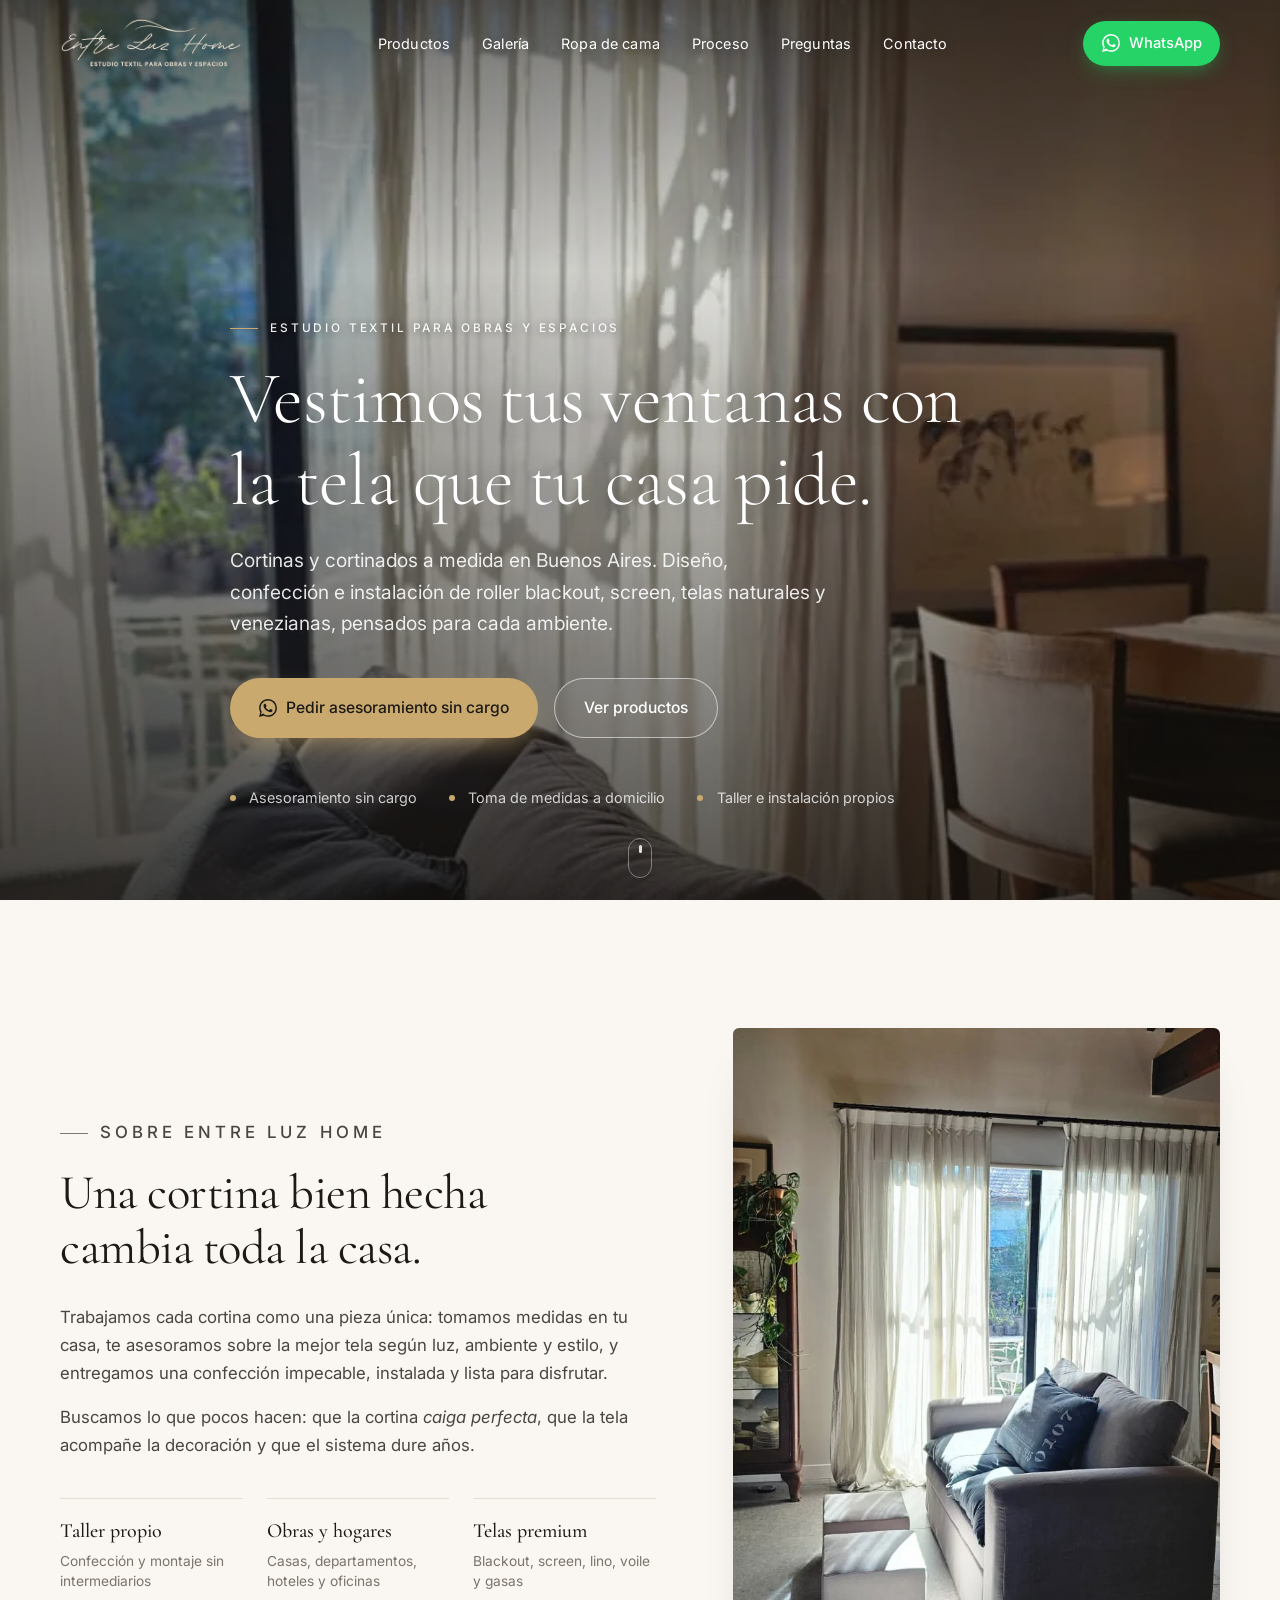
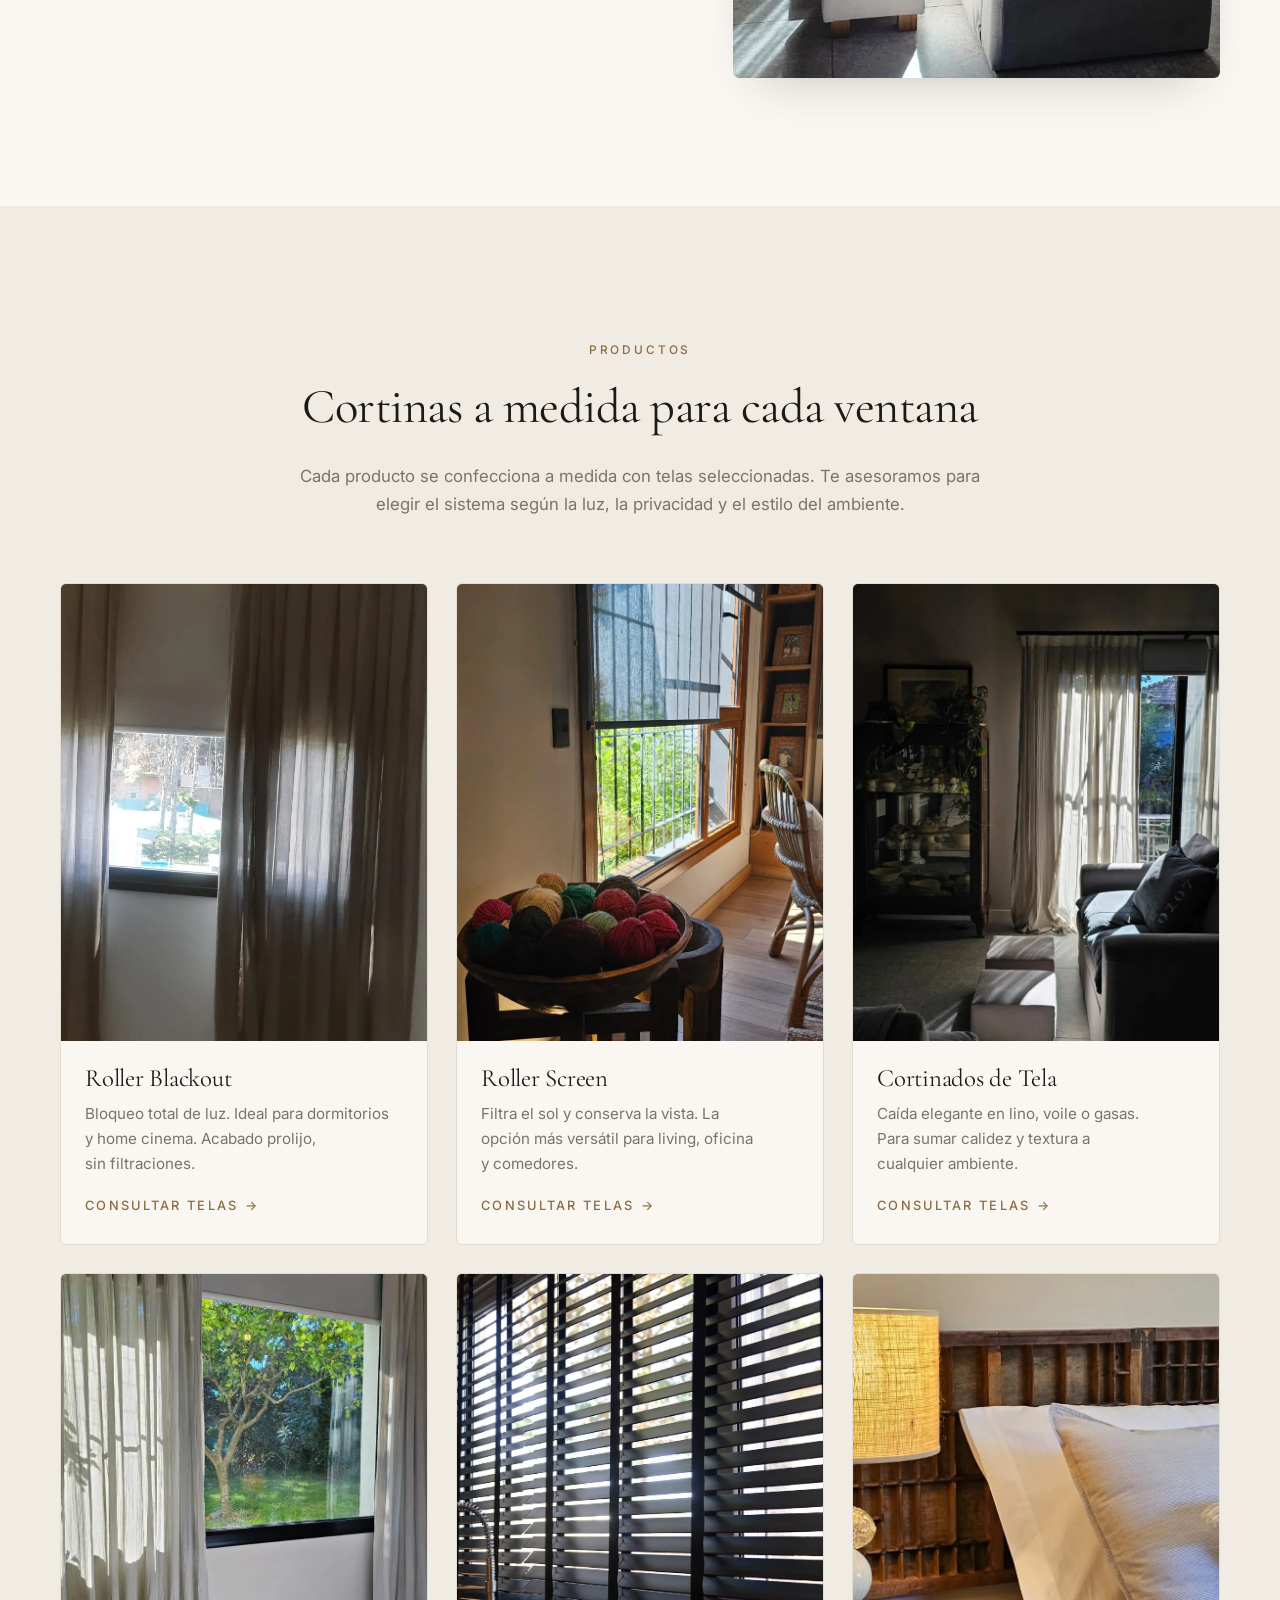
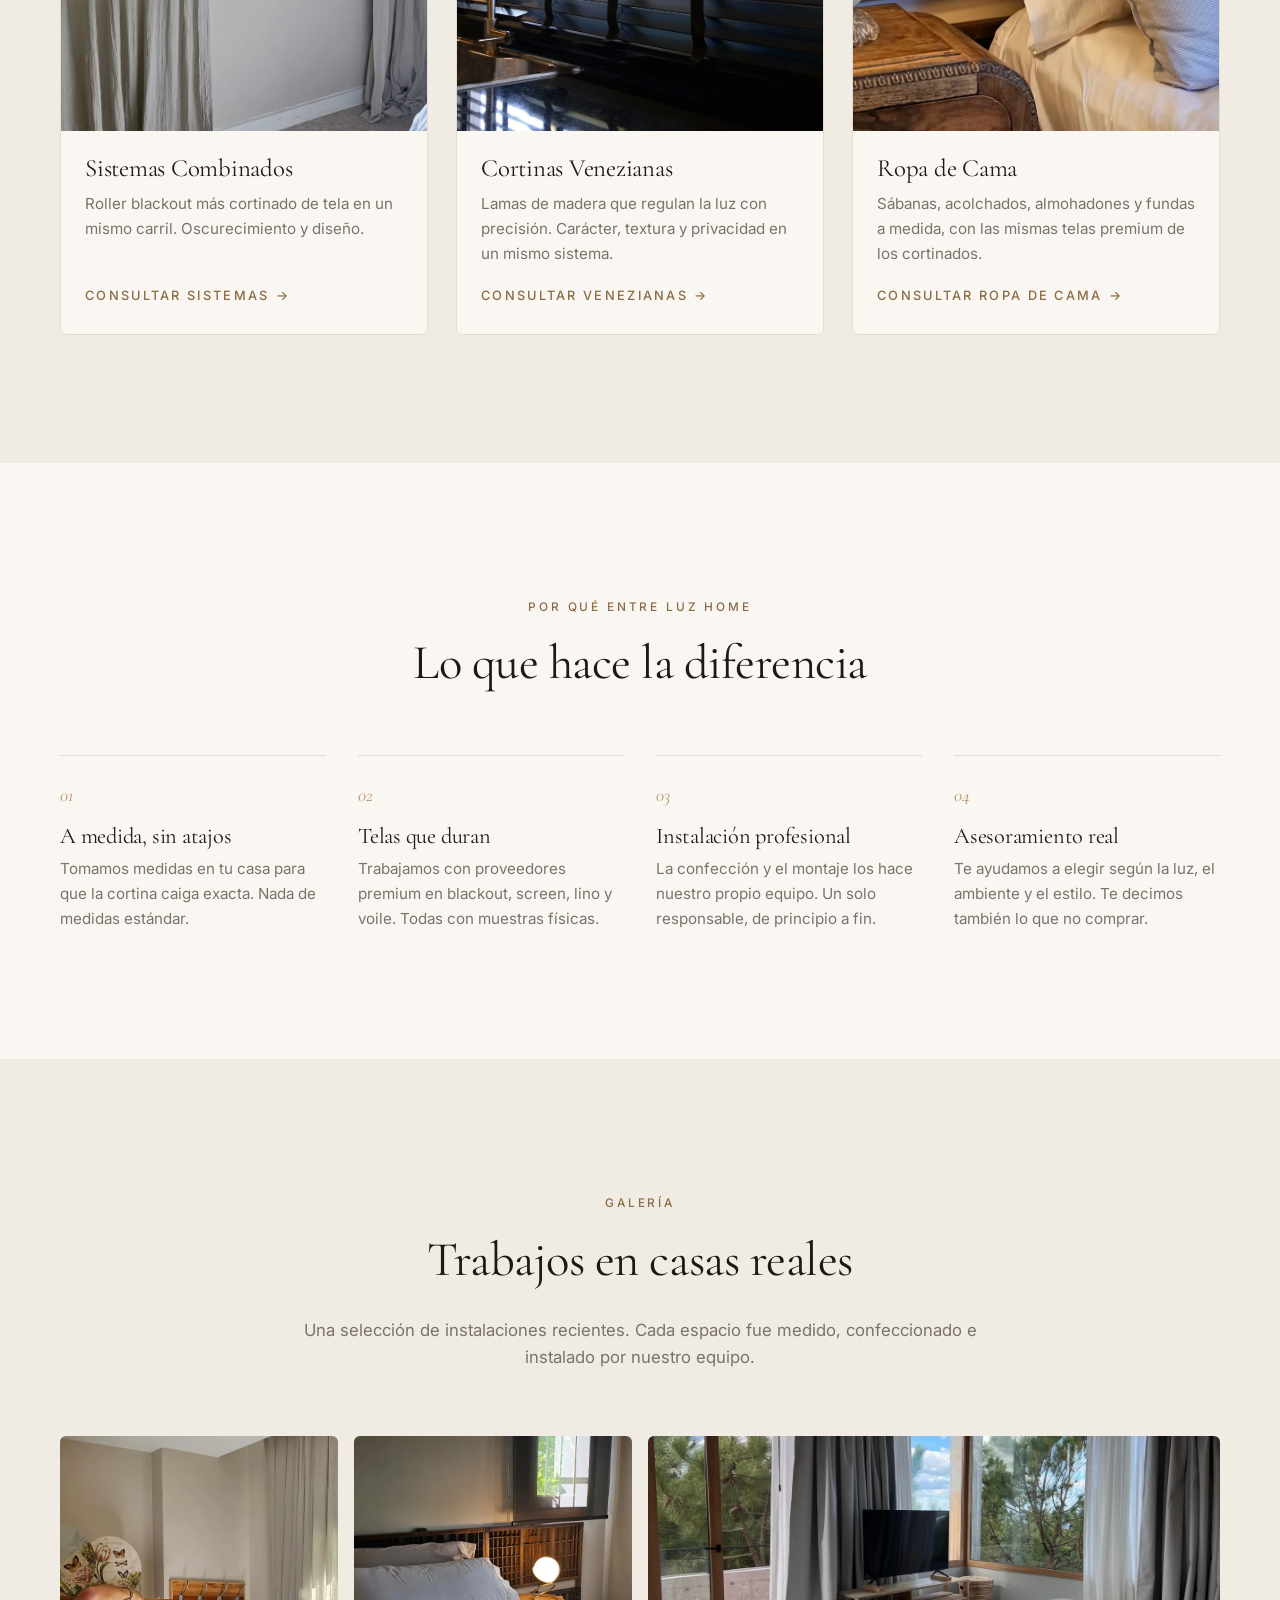
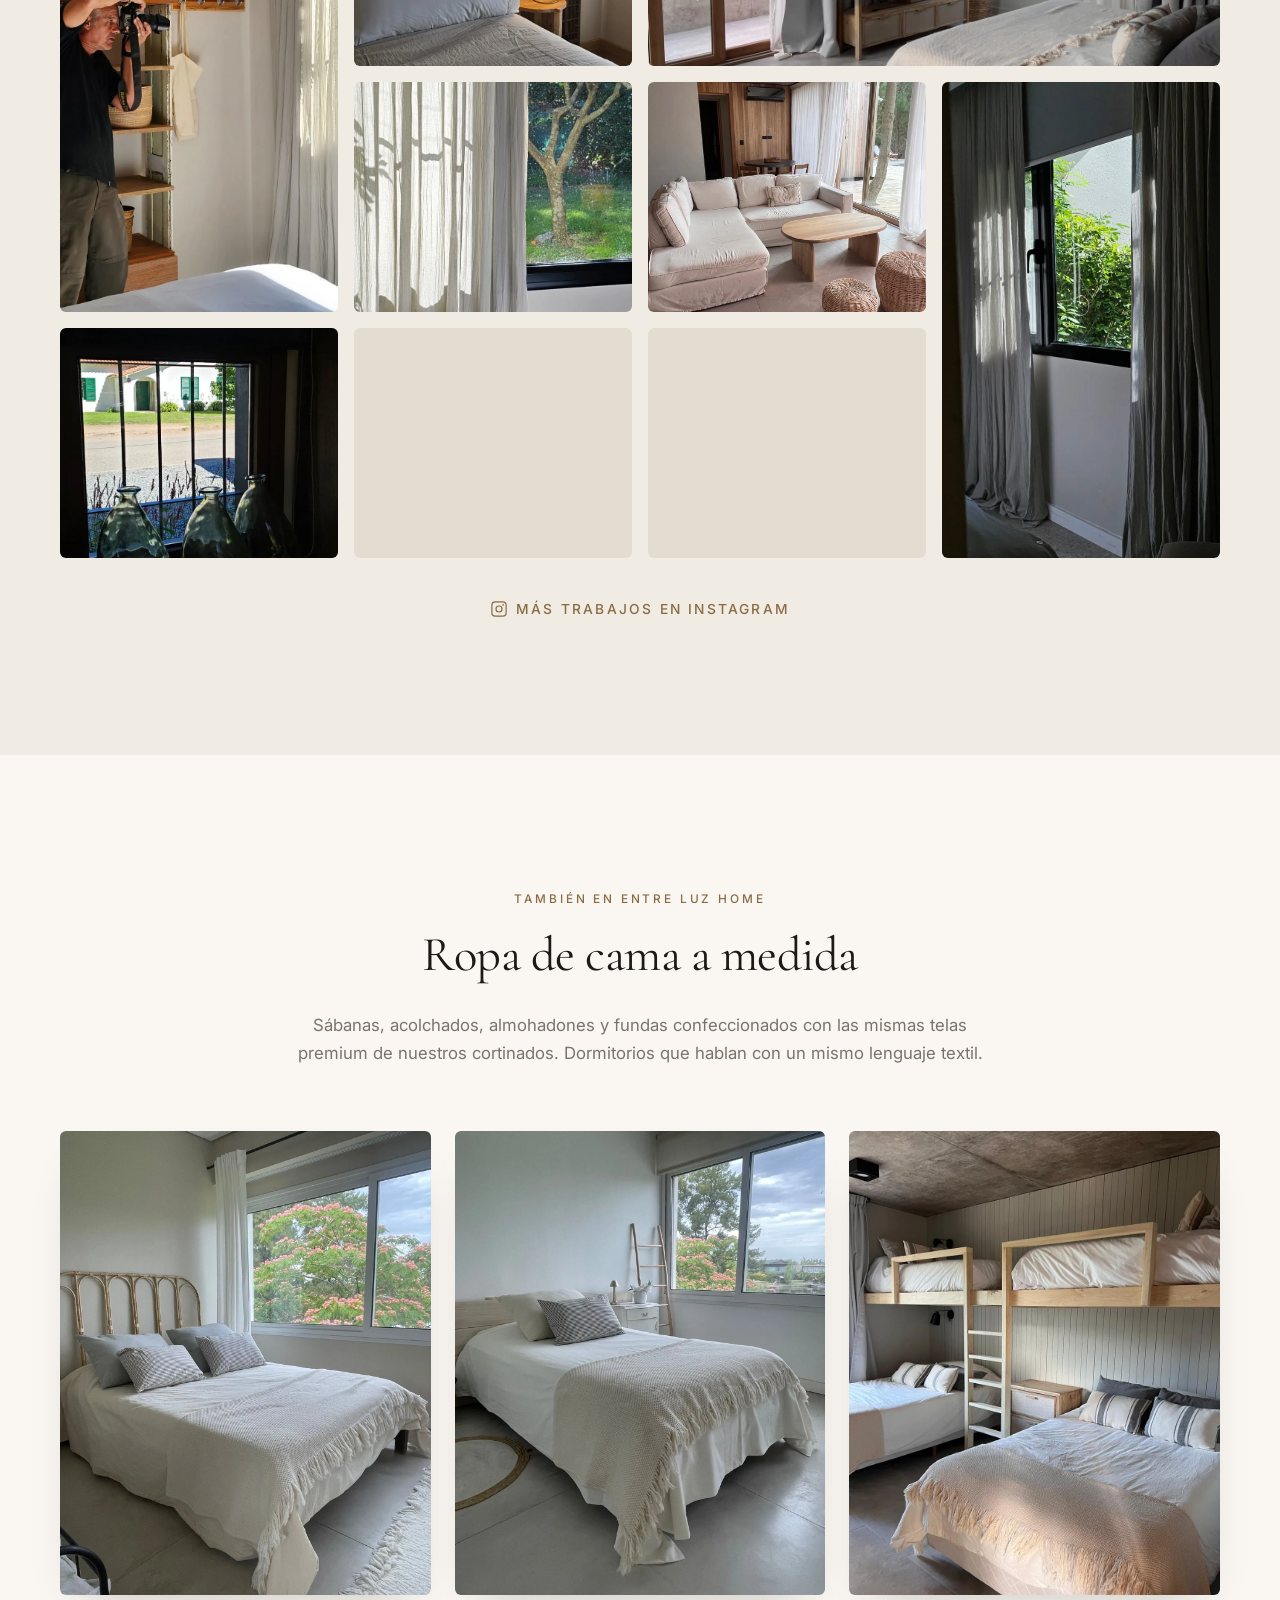
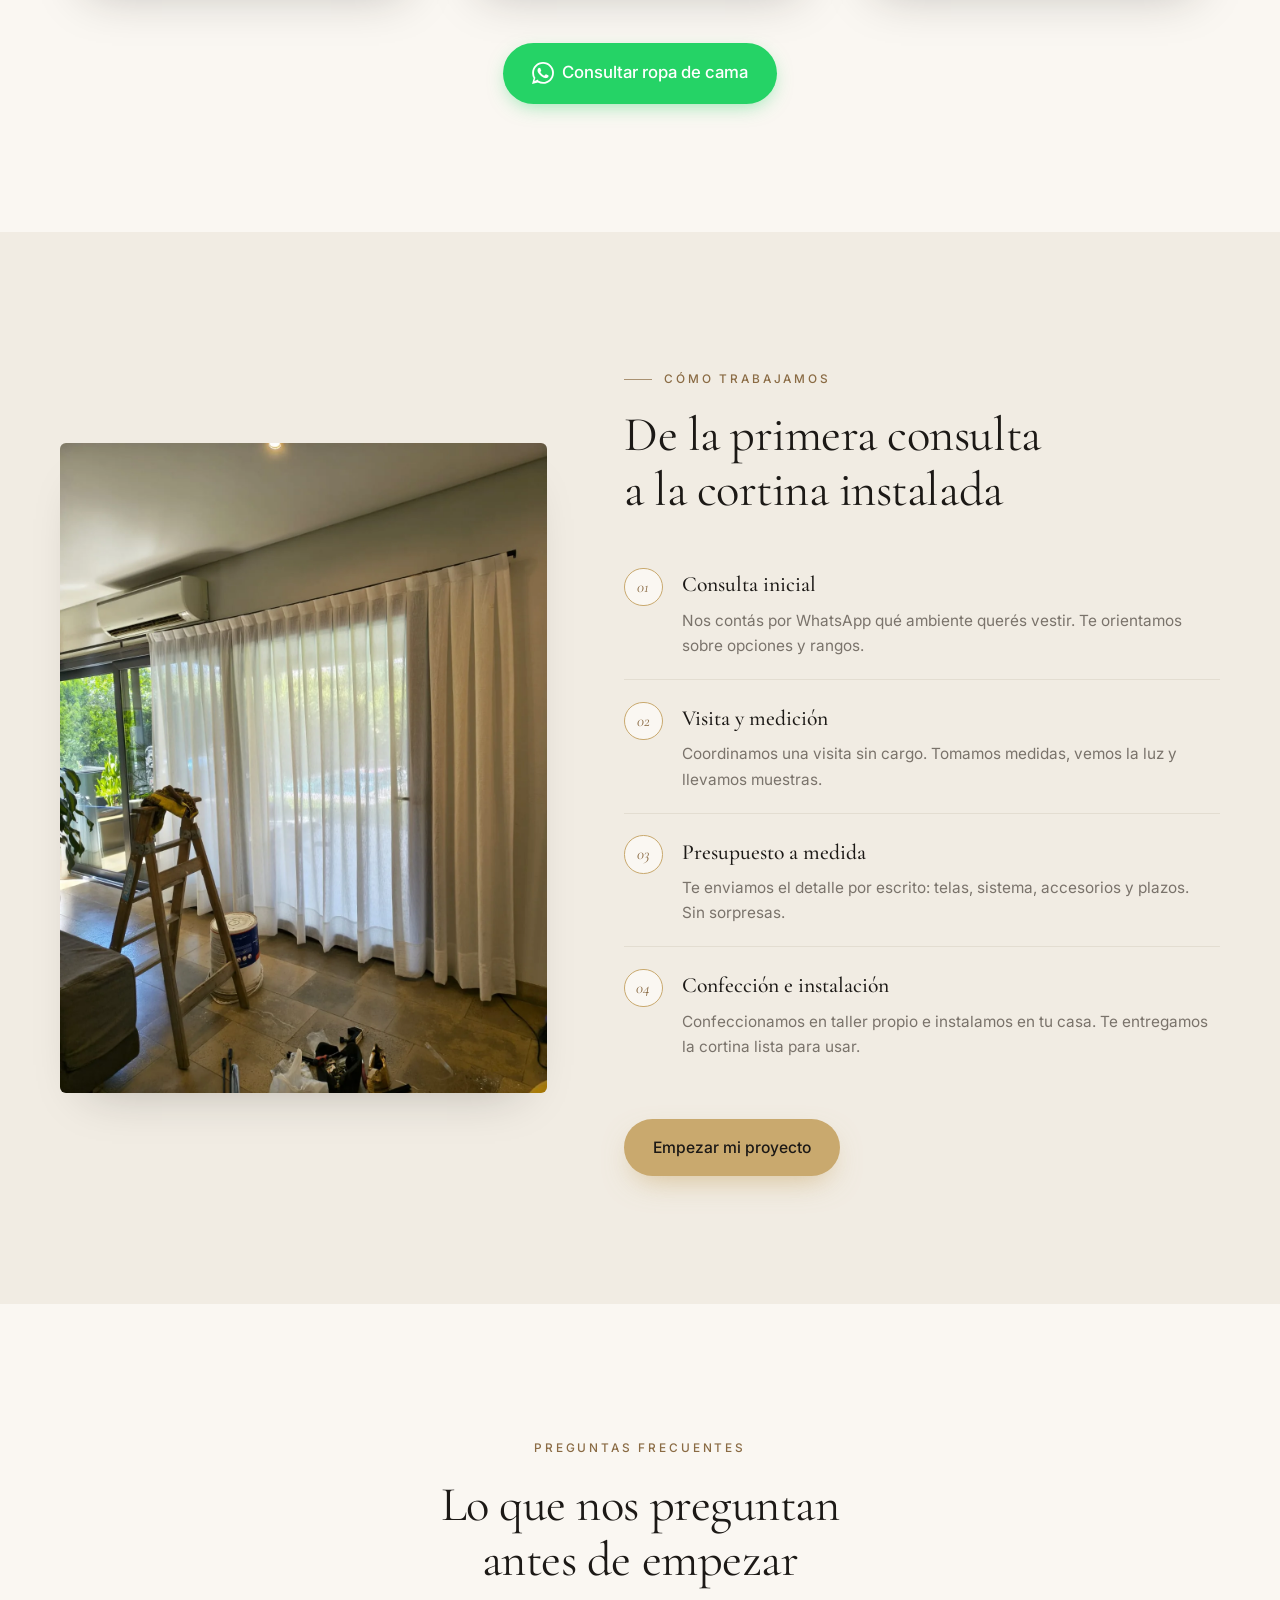
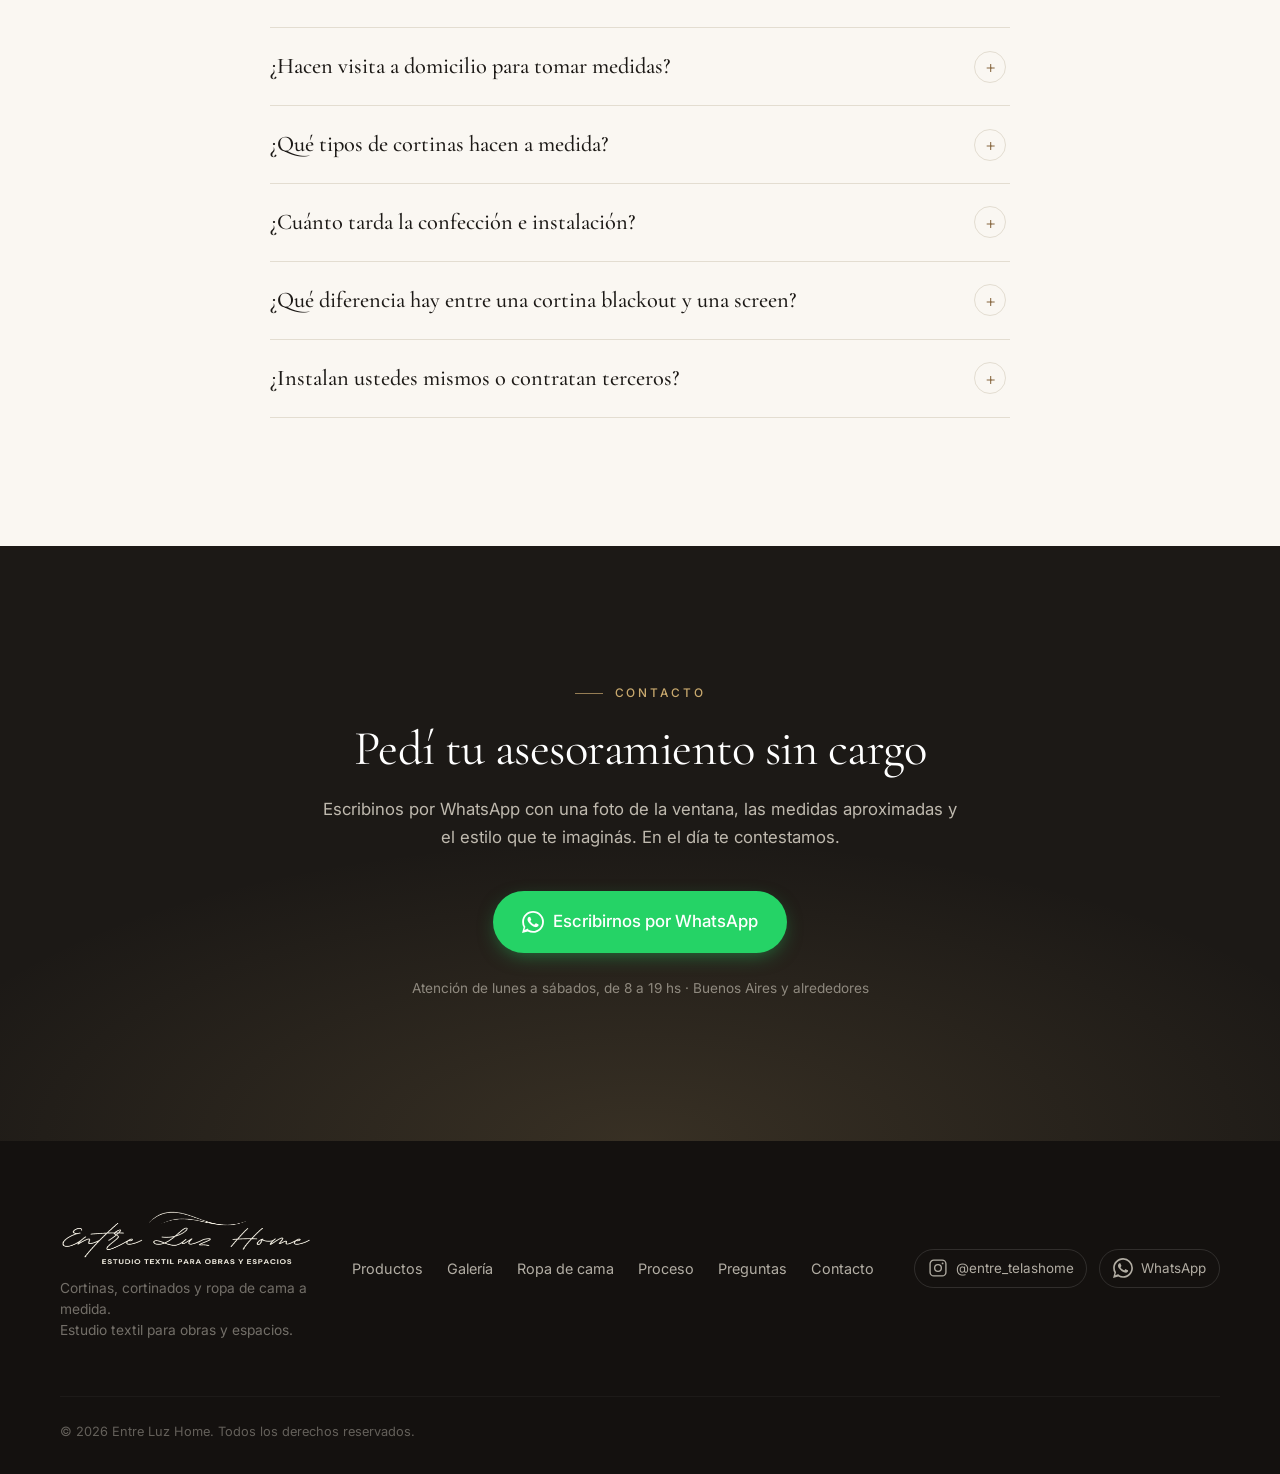
==== commit 00106ccb: "Rediseño estético + SEO: logo sin fondo, grilla 3x2, galería con captions, FAQ visible, JSON-LD unif" ====
--- a/index.html
+++ b/index.html
@@ -3,233 +3,173 @@
 <head>
   <meta charset="UTF-8">
   <meta name="viewport" content="width=device-width, initial-scale=1.0, viewport-fit=cover">
-  <meta name="theme-color" content="#1c1916">
+  <meta name="theme-color" content="#faf7f2">
   <meta name="format-detection" content="telephone=no">
   <meta name="referrer" content="strict-origin-when-cross-origin">
 
-  <title>Entre Luz Home | Cortinas y Cortinados a Medida</title>
-  <meta name="description" content="Cortinas y cortinados a medida. Roller blackout, screen, telas naturales, sheer e instalación profesional. Asesoramiento sin cargo a domicilio.">
-  <meta name="keywords" content="cortinas a medida, cortinados a medida, cortinas roller, blackout, screen, sheer, telas para cortinas, cortinas de tela, instalación de cortinas, Entre Luz Home">
+  <title>Cortinas y Cortinados a Medida en Buenos Aires | Entre Luz Home</title>
+  <meta name="description" content="Entre Luz Home: cortinas roller blackout, screen, cortinados de tela, venezianas y ropa de cama a medida. Asesoramiento y toma de medidas sin cargo a domicilio en Buenos Aires.">
   <meta name="author" content="Entre Luz Home">
-  <meta name="robots" content="index, follow, max-image-preview:large">
-  <meta name="geo.region" content="AR">
-  <meta name="geo.country" content="Argentina">
-  <meta name="language" content="Spanish">
-  <meta name="coverage" content="Argentina">
-  <meta name="revisit-after" content="30 days">
-  <meta name="rating" content="general">
+  <meta name="robots" content="index, follow, max-image-preview:large, max-snippet:-1, max-video-preview:-1">
+  <meta name="geo.region" content="AR-B">
+  <meta name="geo.placename" content="Buenos Aires">
 
   <link rel="canonical" href="https://entreluz.casa/">
 
   <meta property="og:type" content="website">
   <meta property="og:locale" content="es_AR">
   <meta property="og:site_name" content="Entre Luz Home">
-  <meta property="og:title" content="Entre Luz Home | Cortinas y Cortinados a Medida">
-  <meta property="og:description" content="Cortinas y cortinados a medida. Roller blackout, screen, telas naturales, sheer e instalación profesional.">
+  <meta property="og:title" content="Cortinas y Cortinados a Medida | Entre Luz Home">
+  <meta property="og:description" content="Roller blackout, screen, cortinados de tela, venezianas y ropa de cama a medida. Asesoramiento y medición sin cargo a domicilio en Buenos Aires.">
   <meta property="og:url" content="https://entreluz.casa/">
-  <meta property="og:image" content="https://entreluz.casa/images/hero-cortinas-living-comedor.jpg">
-  <meta property="og:image:alt" content="Living con cortinados a medida confeccionados por Entre Luz Home">
+  <meta property="og:image" content="https://entreluz.casa/images/og-cover.jpg">
+  <meta property="og:image:secure_url" content="https://entreluz.casa/images/og-cover.jpg">
+  <meta property="og:image:width" content="1200">
+  <meta property="og:image:height" content="630">
+  <meta property="og:image:type" content="image/jpeg">
+  <meta property="og:image:alt" content="Suite con cortinados de tela gris y sheer confeccionados por Entre Luz Home">
 
   <meta name="twitter:card" content="summary_large_image">
-  <meta name="twitter:title" content="Entre Luz Home | Cortinas y Cortinados a Medida">
-  <meta name="twitter:description" content="Cortinas y cortinados a medida. Asesoramiento sin cargo, telas premium e instalación profesional.">
-  <meta name="twitter:image" content="https://entreluz.casa/images/hero-cortinas-living-comedor.jpg">
+  <meta name="twitter:title" content="Cortinas y Cortinados a Medida | Entre Luz Home">
+  <meta name="twitter:description" content="Roller blackout, screen, cortinados de tela, venezianas y ropa de cama a medida. Asesoramiento sin cargo a domicilio.">
+  <meta name="twitter:image" content="https://entreluz.casa/images/og-cover.jpg">
+  <meta name="twitter:image:alt" content="Suite con cortinados de tela gris y sheer confeccionados por Entre Luz Home">
 
   <link rel="preconnect" href="https://fonts.googleapis.com">
   <link rel="preconnect" href="https://fonts.gstatic.com" crossorigin>
   <link rel="preload" as="image" href="images/hero-cortinas-living-comedor.webp" type="image/webp" fetchpriority="high">
-  <link href="https://fonts.googleapis.com/css2?family=Cormorant+Garamond:wght@300;400;500;600&family=Inter:wght@300;400;500;600&display=swap" rel="stylesheet">
+  <link href="https://fonts.googleapis.com/css2?family=Cormorant+Garamond:ital,wght@0,300;0,400;0,500;0,600;1,400&family=Inter:wght@300;400;500;600&display=swap" rel="stylesheet">
 
   <link rel="stylesheet" href="styles.css">
-  <link rel="icon" type="image/svg+xml" href="data:image/svg+xml,%3Csvg xmlns='http://www.w3.org/2000/svg' viewBox='0 0 100 100'%3E%3Crect width='100' height='100' fill='%231c1916'/%3E%3Ctext x='50' y='62' font-family='Georgia,serif' font-size='44' fill='%23c9a96e' text-anchor='middle' font-style='italic'%3EeL%3C/text%3E%3C/svg%3E">
+  <link rel="icon" type="image/png" sizes="32x32" href="images/favicon-32.png">
+  <link rel="apple-touch-icon" sizes="180x180" href="images/apple-touch-icon.png">
 
   <script type="application/ld+json">
   {
     "@context": "https://schema.org",
-    "@type": "LocalBusiness",
-    "@id": "https://entreluz.casa/#business",
-    "name": "Entre Luz Home",
-    "image": "https://entreluz.casa/images/hero-cortinas-living-comedor.jpg",
-    "url": "https://entreluz.casa/",
-    "description": "Confección e instalación de cortinas y cortinados a medida. Roller blackout, screen, telas naturales y sheer.",
-    "priceRange": "$$",
-    "telephone": "+5491166776019",
-    "address": {
-      "@type": "PostalAddress",
-      "addressCountry": "AR"
-    },
-    "areaServed": {
-      "@type": "Country",
-      "name": "Argentina"
-    },
-    "sameAs": [
-      "https://www.instagram.com/entre_telashome/"
-    ],
-    "openingHoursSpecification": [
+    "@graph": [
       {
-        "@type": "OpeningHoursSpecification",
-        "dayOfWeek": ["Monday", "Tuesday", "Wednesday", "Thursday", "Friday", "Saturday"],
-        "opens": "08:00",
-        "closes": "19:00"
-      }
-    ],
-    "knowsAbout": [
-      "Cortinas roller blackout",
-      "Cortinas roller screen",
-      "Cortinados de tela a medida",
-      "Cortinas sheer",
-      "Cortinas venezianas de madera",
-      "Sistemas combinados roller + cortinado",
-      "Ropa de cama a medida"
-    ],
-    "hasOfferCatalog": {
-      "@type": "OfferCatalog",
-      "name": "Productos Entre Telas",
-      "itemListElement": [
-        {
-          "@type": "Offer",
-          "itemOffered": {
-            "@type": "Service",
-            "name": "Cortinas Roller Blackout a medida",
-            "description": "Bloqueo total de luz. Ideal para dormitorios y home cinema. Acabado prolijo, sin filtraciones.",
-            "serviceType": "Confección e instalación de cortinas roller blackout",
-            "provider": { "@id": "https://entretelas-home.com/#business" },
-            "areaServed": { "@type": "Country", "name": "Argentina" }
+        "@type": ["HomeAndConstructionBusiness", "LocalBusiness"],
+        "@id": "https://entreluz.casa/#business",
+        "name": "Entre Luz Home",
+        "alternateName": "Entre Luz Home — Estudio textil para obras y espacios",
+        "slogan": "Estudio textil para obras y espacios",
+        "url": "https://entreluz.casa/",
+        "logo": {
+          "@type": "ImageObject",
+          "url": "https://entreluz.casa/images/logo.jpg",
+          "width": 1380,
+          "height": 400
+        },
+        "image": [
+          "https://entreluz.casa/images/og-cover.jpg",
+          "https://entreluz.casa/images/hero-cortinas-living-comedor.jpg",
+          "https://entreluz.casa/images/cortinas-tela-living-amplio.jpg",
+          "https://entreluz.casa/images/suite-cortinados-tela-gris.jpg"
+        ],
+        "description": "Confección e instalación de cortinas y cortinados a medida: roller blackout, roller screen, cortinados de tela, sistemas combinados, venezianas de madera y ropa de cama. Asesoramiento y toma de medidas sin cargo a domicilio en Buenos Aires.",
+        "priceRange": "$$",
+        "telephone": "+5491166776019",
+        "currenciesAccepted": "ARS",
+        "address": {
+          "@type": "PostalAddress",
+          "addressLocality": "Buenos Aires",
+          "addressRegion": "Buenos Aires",
+          "addressCountry": "AR"
+        },
+        "areaServed": [
+          { "@type": "City", "name": "Buenos Aires" },
+          { "@type": "AdministrativeArea", "name": "Gran Buenos Aires" },
+          { "@type": "Country", "name": "Argentina" }
+        ],
+        "sameAs": [
+          "https://www.instagram.com/entre_telashome/"
+        ],
+        "openingHoursSpecification": [
+          {
+            "@type": "OpeningHoursSpecification",
+            "dayOfWeek": ["Monday", "Tuesday", "Wednesday", "Thursday", "Friday", "Saturday"],
+            "opens": "08:00",
+            "closes": "19:00"
           }
+        ],
+        "knowsAbout": [
+          "Cortinas roller blackout",
+          "Cortinas roller screen",
+          "Cortinados de tela a medida",
+          "Cortinas sheer",
+          "Cortinas venezianas de madera",
+          "Sistemas combinados roller y cortinado",
+          "Ropa de cama a medida"
+        ],
+        "hasOfferCatalog": {
+          "@type": "OfferCatalog",
+          "name": "Productos y servicios de Entre Luz Home",
+          "itemListElement": [
+            { "@type": "Offer", "itemOffered": { "@type": "Service", "name": "Cortinas roller blackout a medida", "description": "Bloqueo total de luz. Ideal para dormitorios y home cinema. Acabado prolijo, sin filtraciones.", "serviceType": "Confección e instalación de cortinas roller blackout", "provider": { "@id": "https://entreluz.casa/#business" } } },
+            { "@type": "Offer", "itemOffered": { "@type": "Service", "name": "Cortinas roller screen a medida", "description": "Filtra el sol y conserva la vista. Ideal para living, oficina y comedores.", "serviceType": "Confección e instalación de cortinas roller screen", "provider": { "@id": "https://entreluz.casa/#business" } } },
+            { "@type": "Offer", "itemOffered": { "@type": "Service", "name": "Cortinados de tela a medida", "description": "Caída elegante en lino, voile, gasas y telas naturales para sumar calidez y textura.", "serviceType": "Confección e instalación de cortinados de tela", "provider": { "@id": "https://entreluz.casa/#business" } } },
+            { "@type": "Offer", "itemOffered": { "@type": "Service", "name": "Sistemas combinados roller y cortinado", "description": "Roller blackout más cortinado de tela en un mismo carril. Oscurecimiento y diseño.", "serviceType": "Confección e instalación de sistemas combinados", "provider": { "@id": "https://entreluz.casa/#business" } } },
+            { "@type": "Offer", "itemOffered": { "@type": "Service", "name": "Cortinas venezianas de madera", "description": "Lamas de madera que regulan la luz con precisión. Carácter, textura y privacidad.", "serviceType": "Confección e instalación de cortinas venezianas", "provider": { "@id": "https://entreluz.casa/#business" } } },
+            { "@type": "Offer", "itemOffered": { "@type": "Service", "name": "Ropa de cama a medida", "description": "Sábanas, acolchados, almohadones y fundas confeccionados con telas premium.", "serviceType": "Confección de ropa de cama a medida", "provider": { "@id": "https://entreluz.casa/#business" } } }
+          ]
         },
-        {
-          "@type": "Offer",
-          "itemOffered": {
-            "@type": "Service",
-            "name": "Cortinas Roller Screen a medida",
-            "description": "Filtra el sol y conserva la vista. Ideal para living, oficina y comedores.",
-            "serviceType": "Confección e instalación de cortinas roller screen",
-            "provider": { "@id": "https://entretelas-home.com/#business" },
-            "areaServed": { "@type": "Country", "name": "Argentina" }
-          }
-        },
-        {
-          "@type": "Offer",
-          "itemOffered": {
-            "@type": "Service",
-            "name": "Cortinados de Tela a medida",
-            "description": "Caída elegante en lino, voile, gasas y telas naturales para sumar calidez y textura.",
-            "serviceType": "Confección e instalación de cortinados de tela",
-            "provider": { "@id": "https://entretelas-home.com/#business" },
-            "areaServed": { "@type": "Country", "name": "Argentina" }
-          }
-        },
-        {
-          "@type": "Offer",
-          "itemOffered": {
-            "@type": "Service",
-            "name": "Sistemas Combinados Roller + Cortinado",
-            "description": "Roller blackout más cortinado de tela en un mismo carril. Oscurecimiento y diseño.",
-            "serviceType": "Confección e instalación de sistemas combinados",
-            "provider": { "@id": "https://entretelas-home.com/#business" },
-            "areaServed": { "@type": "Country", "name": "Argentina" }
-          }
-        },
-        {
-          "@type": "Offer",
-          "itemOffered": {
-            "@type": "Service",
-            "name": "Cortinas Venezianas de Madera",
-            "description": "Tiras de madera que regulan la luz con precisión. Carácter, textura y privacidad.",
-            "serviceType": "Confección e instalación de cortinas venezianas",
-            "provider": { "@id": "https://entretelas-home.com/#business" },
-            "areaServed": { "@type": "Country", "name": "Argentina" }
-          }
-        },
-        {
-          "@type": "Offer",
-          "itemOffered": {
-            "@type": "Service",
-            "name": "Ropa de Cama a medida",
-            "description": "Sábanas, acolchados, almohadones y fundas confeccionados con telas premium.",
-            "serviceType": "Confección de ropa de cama a medida",
-            "provider": { "@id": "https://entretelas-home.com/#business" },
-            "areaServed": { "@type": "Country", "name": "Argentina" }
-          }
-        }
-      ]
-    },
-    "contactPoint": {
-      "@type": "ContactPoint",
-      "telephone": "+5491166776019",
-      "contactType": "sales",
-      "availableLanguage": ["Spanish"],
-      "areaServed": "AR"
-    }
-  }
-  </script>
-
-  <script type="application/ld+json">
-  {
-    "@context": "https://schema.org",
-    "@type": "WebSite",
-    "url": "https://entreluz.casa/",
-    "name": "Entre Luz Home",
-    "inLanguage": "es-AR"
-  }
-  </script>
-
-  <script type="application/ld+json">
-  {
-    "@context": "https://schema.org",
-    "@type": "BreadcrumbList",
-    "itemListElement": [
-      { "@type": "ListItem", "position": 1, "name": "Inicio", "item": "https://entretelas-home.com/" },
-      { "@type": "ListItem", "position": 2, "name": "Productos", "item": "https://entretelas-home.com/#productos" },
-      { "@type": "ListItem", "position": 3, "name": "Galería", "item": "https://entretelas-home.com/#galeria" }
-    ]
-  }
-  </script>
-
-  <script type="application/ld+json">
-  {
-    "@context": "https://schema.org",
-    "@type": "FAQPage",
-    "mainEntity": [
-      {
-        "@type": "Question",
-        "name": "¿Hacen visita a domicilio para tomar medidas?",
-        "acceptedAnswer": {
-          "@type": "Answer",
-          "text": "Sí, coordinamos una visita sin cargo. Llevamos muestras de telas, tomamos las medidas exactas y te asesoramos en el lugar sobre el mejor sistema para cada ventana."
+        "contactPoint": {
+          "@type": "ContactPoint",
+          "telephone": "+5491166776019",
+          "contactType": "sales",
+          "availableLanguage": ["Spanish"],
+          "areaServed": "AR"
         }
       },
       {
-        "@type": "Question",
-        "name": "¿Qué tipos de cortinas hacen a medida?",
-        "acceptedAnswer": {
-          "@type": "Answer",
-          "text": "Confeccionamos cortinas roller blackout, roller screen, cortinados de tela (lino, voile, gasas y telas naturales) y sistemas combinados que unen roller con cortinado en un mismo carril."
-        }
+        "@type": "WebSite",
+        "@id": "https://entreluz.casa/#website",
+        "url": "https://entreluz.casa/",
+        "name": "Entre Luz Home",
+        "publisher": { "@id": "https://entreluz.casa/#business" },
+        "inLanguage": "es-AR"
       },
       {
-        "@type": "Question",
-        "name": "¿Cuánto tarda la confección e instalación?",
-        "acceptedAnswer": {
-          "@type": "Answer",
-          "text": "Una vez confirmado el presupuesto y la tela, el plazo habitual es de 10 a 15 días hábiles para confección e instalación."
-        }
+        "@type": "WebPage",
+        "@id": "https://entreluz.casa/#webpage",
+        "url": "https://entreluz.casa/",
+        "name": "Cortinas y Cortinados a Medida en Buenos Aires | Entre Luz Home",
+        "isPartOf": { "@id": "https://entreluz.casa/#website" },
+        "about": { "@id": "https://entreluz.casa/#business" },
+        "primaryImageOfPage": "https://entreluz.casa/images/og-cover.jpg",
+        "inLanguage": "es-AR"
       },
       {
-        "@type": "Question",
-        "name": "¿Qué diferencia hay entre una cortina blackout y una screen?",
-        "acceptedAnswer": {
-          "@type": "Answer",
-          "text": "El blackout bloquea el 100% de la luz, ideal para dormitorios y home cinema. El screen filtra el calor y los rayos UV conservando la vista al exterior; es la mejor opción para living, oficina y comedores."
-        }
-      },
-      {
-        "@type": "Question",
-        "name": "¿Instalan ellos mismos o contratan terceros?",
-        "acceptedAnswer": {
-          "@type": "Answer",
-          "text": "Todo el proceso, desde la confección en nuestro taller hasta la instalación en tu casa, lo realiza nuestro propio equipo. Un solo responsable de principio a fin."
-        }
+        "@type": "FAQPage",
+        "@id": "https://entreluz.casa/#faq",
+        "mainEntity": [
+          {
+            "@type": "Question",
+            "name": "¿Hacen visita a domicilio para tomar medidas?",
+            "acceptedAnswer": { "@type": "Answer", "text": "Sí, coordinamos una visita sin cargo. Llevamos muestras de telas, tomamos las medidas exactas y te asesoramos en el lugar sobre el mejor sistema para cada ventana." }
+          },
+          {
+            "@type": "Question",
+            "name": "¿Qué tipos de cortinas hacen a medida?",
+            "acceptedAnswer": { "@type": "Answer", "text": "Confeccionamos cortinas roller blackout, roller screen, cortinados de tela (lino, voile, gasas y telas naturales), venezianas de madera y sistemas combinados que unen roller con cortinado en un mismo carril. También hacemos ropa de cama a medida." }
+          },
+          {
+            "@type": "Question",
+            "name": "¿Cuánto tarda la confección e instalación?",
+            "acceptedAnswer": { "@type": "Answer", "text": "Una vez confirmado el presupuesto y la tela, el plazo habitual es de 10 a 15 días hábiles para confección e instalación." }
+          },
+          {
+            "@type": "Question",
+            "name": "¿Qué diferencia hay entre una cortina blackout y una screen?",
+            "acceptedAnswer": { "@type": "Answer", "text": "El blackout bloquea el 100% de la luz, ideal para dormitorios y home cinema. El screen filtra el calor y los rayos UV conservando la vista al exterior; es la mejor opción para living, oficina y comedores." }
+          },
+          {
+            "@type": "Question",
+            "name": "¿Instalan ustedes mismos o contratan terceros?",
+            "acceptedAnswer": { "@type": "Answer", "text": "Todo el proceso, desde la confección en nuestro taller hasta la instalación en tu casa, lo realiza nuestro propio equipo. Un solo responsable de principio a fin." }
+          }
+        ]
       }
     ]
   }
@@ -239,22 +179,35 @@
 
 <a class="skip-link" href="#contenido">Saltar al contenido</a>
 
+<svg width="0" height="0" style="position:absolute" aria-hidden="true" focusable="false">
+  <symbol id="ico-wsp" viewBox="0 0 24 24"><path fill="currentColor" d="M.057 24l1.687-6.163a11.867 11.867 0 0 1-1.587-5.946C.157 5.335 5.493 0 12.05 0a11.82 11.82 0 0 1 8.413 3.488 11.82 11.82 0 0 1 3.48 8.414c-.003 6.557-5.338 11.892-11.893 11.892a11.9 11.9 0 0 1-5.688-1.448L.057 24zm6.597-3.807c1.676.995 3.276 1.591 5.392 1.592 5.448 0 9.886-4.434 9.889-9.885.002-5.462-4.415-9.89-9.881-9.892-5.452 0-9.887 4.434-9.889 9.884a9.86 9.86 0 0 0 1.51 5.26l-.999 3.648 3.978-1.607zm11.387-5.464c-.074-.124-.272-.198-.57-.347-.297-.149-1.758-.868-2.031-.967-.272-.099-.47-.149-.669.149-.198.297-.768.967-.941 1.165-.173.198-.347.223-.644.074-.297-.149-1.255-.462-2.39-1.475-.883-.788-1.48-1.761-1.653-2.059-.173-.297-.018-.458.13-.606.134-.133.297-.347.446-.521.151-.172.2-.296.3-.495.099-.198.05-.372-.025-.521-.075-.149-.669-1.611-.916-2.206-.242-.579-.487-.501-.669-.51l-.57-.01c-.198 0-.52.074-.792.372s-1.04 1.016-1.04 2.479 1.065 2.876 1.213 3.074c.149.198 2.095 3.2 5.076 4.487.709.306 1.263.489 1.694.626.712.226 1.36.194 1.872.118.571-.085 1.758-.719 2.006-1.413.247-.694.247-1.289.173-1.413z"/></symbol>
+  <symbol id="ico-ig" viewBox="0 0 24 24"><path fill="none" stroke="currentColor" stroke-width="1.6" stroke-linecap="round" stroke-linejoin="round" d="M7 2.5h10A4.5 4.5 0 0 1 21.5 7v10a4.5 4.5 0 0 1-4.5 4.5H7A4.5 4.5 0 0 1 2.5 17V7A4.5 4.5 0 0 1 7 2.5Z"/><circle cx="12" cy="12" r="4" fill="none" stroke="currentColor" stroke-width="1.6"/><circle cx="17.5" cy="6.5" r="1.1" fill="currentColor"/></symbol>
+</svg>
+
 <header class="site-header" id="top">
   <div class="container header-inner">
     <a href="#top" class="brand" aria-label="Entre Luz Home — inicio">
-      <img src="images/logo.jpg" alt="Entre Luz Home — Estudio textil para obras y espacios" class="logo-img" width="179" height="52">
+      <picture class="logo-dark">
+        <source srcset="images/logo-dark.webp" type="image/webp">
+        <img src="images/logo-dark.png" alt="Entre Luz Home — Estudio textil para obras y espacios" class="logo-img" width="800" height="220">
+      </picture>
+      <picture class="logo-light" aria-hidden="true">
+        <source srcset="images/logo-light.webp" type="image/webp">
+        <img src="images/logo-light.png" alt="" class="logo-img" width="800" height="220">
+      </picture>
     </a>
-    <nav class="site-nav" aria-label="Navegación principal">
+    <nav class="site-nav" id="primary-nav" aria-label="Navegación principal">
       <ul>
         <li><a href="#productos">Productos</a></li>
         <li><a href="#galeria">Galería</a></li>
         <li><a href="#ropa-de-cama">Ropa de cama</a></li>
         <li><a href="#proceso">Proceso</a></li>
+        <li><a href="#faq">Preguntas</a></li>
         <li><a href="#contacto">Contacto</a></li>
       </ul>
     </nav>
     <a class="cta-wsp header-cta" href="#contacto" data-wsp data-wsp-msg="Hola Entre Luz Home! Quiero consultar sobre cortinas a medida. ¿Pueden asesorarme?" aria-label="Pedir presupuesto por WhatsApp">
-      <svg viewBox="0 0 24 24" width="18" height="18" aria-hidden="true"><path fill="currentColor" d="M.057 24l1.687-6.163a11.867 11.867 0 0 1-1.587-5.946C.157 5.335 5.493 0 12.05 0a11.82 11.82 0 0 1 8.413 3.488 11.82 11.82 0 0 1 3.48 8.414c-.003 6.557-5.338 11.892-11.893 11.892a11.9 11.9 0 0 1-5.688-1.448L.057 24zm6.597-3.807c1.676.995 3.276 1.591 5.392 1.592 5.448 0 9.886-4.434 9.889-9.885.002-5.462-4.415-9.89-9.881-9.892-5.452 0-9.887 4.434-9.889 9.884a9.86 9.86 0 0 0 1.51 5.26l-.999 3.648 3.978-1.607zm11.387-5.464c-.074-.124-.272-.198-.57-.347-.297-.149-1.758-.868-2.031-.967-.272-.099-.47-.149-.669.149-.198.297-.768.967-.941 1.165-.173.198-.347.223-.644.074-.297-.149-1.255-.462-2.39-1.475-.883-.788-1.48-1.761-1.653-2.059-.173-.297-.018-.458.13-.606.134-.133.297-.347.446-.521.151-.172.2-.296.3-.495.099-.198.05-.372-.025-.521-.075-.149-.669-1.611-.916-2.206-.242-.579-.487-.501-.669-.51l-.57-.01c-.198 0-.52.074-.792.372s-1.04 1.016-1.04 2.479 1.065 2.876 1.213 3.074c.149.198 2.095 3.2 5.076 4.487.709.306 1.263.489 1.694.626.712.226 1.36.194 1.872.118.571-.085 1.758-.719 2.006-1.413.247-.694.247-1.289.173-1.413z"/></svg>
+      <svg viewBox="0 0 24 24" width="18" height="18" aria-hidden="true"><use href="#ico-wsp"/></svg>
       <span>WhatsApp</span>
     </a>
     <button class="nav-toggle" aria-controls="primary-nav" aria-expanded="false" aria-label="Abrir menú">
@@ -267,39 +220,54 @@
 
   <section class="hero" aria-labelledby="hero-title">
     <div class="hero-image">
-      <picture><source srcset="images/hero-cortinas-living-comedor.webp" type="image/webp"><img src="images/hero-cortinas-living-comedor.jpg"
-           alt="Living con cortinados a medida en tela natural sobre ventanal grande"
-           width="1600" height="900" fetchpriority="high"></picture>
-    </div>
-    <div class="hero-overlay"></div>
+      <picture>
+        <source srcset="images/hero-cortinas-living-comedor.webp" type="image/webp">
+        <img src="images/hero-cortinas-living-comedor.jpg"
+             alt="Living con cortinados sheer a medida filtrando la luz sobre un ventanal"
+             width="747" height="1600" fetchpriority="high" decoding="async">
+      </picture>
+    </div>
+    <div class="hero-overlay" aria-hidden="true"></div>
     <div class="container hero-content">
-      <p class="eyebrow">Cortinas &amp; Cortinados a medida</p>
+      <p class="eyebrow">Estudio textil para obras y espacios</p>
       <h1 id="hero-title">Vestimos tus ventanas con la tela que tu casa pide.</h1>
-      <p class="hero-sub">Diseño, confección e instalación. Roller blackout, screen y telas naturales pensadas para cada ambiente.</p>
+      <p class="hero-sub">Cortinas y cortinados a medida en Buenos Aires. Diseño, confección e instalación de roller blackout, screen, telas naturales y venezianas, pensados para cada ambiente.</p>
       <div class="hero-actions">
-        <a class="cta-primary" href="#contacto" data-wsp data-wsp-msg="Hola Entre Luz Home! Quiero pedir un asesoramiento sin cargo para mis cortinas.">Pedir asesoramiento por WhatsApp</a>
+        <a class="cta-primary" href="#contacto" data-wsp data-wsp-msg="Hola Entre Luz Home! Quiero pedir un asesoramiento sin cargo para mis cortinas.">
+          <svg viewBox="0 0 24 24" width="18" height="18" aria-hidden="true"><use href="#ico-wsp"/></svg>
+          Pedir asesoramiento sin cargo
+        </a>
         <a class="cta-secondary" href="#productos">Ver productos</a>
       </div>
       <ul class="hero-meta" aria-label="Beneficios principales">
         <li>Asesoramiento sin cargo</li>
         <li>Toma de medidas a domicilio</li>
-        <li>Instalación profesional</li>
+        <li>Taller e instalación propios</li>
       </ul>
     </div>
-  </section>
-
-  <section class="intro" aria-labelledby="intro-title">
+    <a class="hero-scroll" href="#sobre" aria-label="Bajar a la siguiente sección"><span></span></a>
+  </section>
+
+  <section class="intro" id="sobre" aria-labelledby="intro-title">
     <div class="container intro-grid">
       <div class="intro-text">
         <p class="eyebrow">Sobre Entre Luz Home</p>
         <h2 id="intro-title">Una cortina bien hecha cambia toda la casa.</h2>
         <p>Trabajamos cada cortina como una pieza única: tomamos medidas en tu casa, te asesoramos sobre la mejor tela según luz, ambiente y estilo, y entregamos una confección impecable, instalada y lista para disfrutar.</p>
         <p>Buscamos lo que pocos hacen: que la cortina <em>caiga perfecta</em>, que la tela acompañe la decoración y que el sistema dure años.</p>
+        <ul class="intro-facts" aria-label="Datos del estudio">
+          <li><strong>Taller propio</strong><span>Confección y montaje sin intermediarios</span></li>
+          <li><strong>Obras y hogares</strong><span>Casas, departamentos, hoteles y oficinas</span></li>
+          <li><strong>Telas premium</strong><span>Blackout, screen, lino, voile y gasas</span></li>
+        </ul>
       </div>
       <figure class="intro-figure">
-        <picture><source srcset="images/cortinas-tela-living-amplio.webp" type="image/webp"><img src="images/cortinas-tela-living-amplio.jpg"
-             alt="Cortinado de tela natural en living con techo de madera"
-             width="900" height="1200" loading="lazy"></picture>
+        <picture>
+          <source srcset="images/cortinas-tela-living-amplio.webp" type="image/webp">
+          <img src="images/cortinas-tela-living-amplio.jpg"
+               alt="Cortinado de tela natural a medida en living con techo de madera"
+               width="747" height="1600" loading="lazy" decoding="async">
+        </picture>
       </figure>
     </div>
   </section>
@@ -308,16 +276,17 @@
     <div class="container">
       <header class="section-head">
         <p class="eyebrow">Productos</p>
-        <h2 id="products-title">Soluciones para cada ventana</h2>
+        <h2 id="products-title">Cortinas a medida para cada ventana</h2>
         <p class="section-sub">Cada producto se confecciona a medida con telas seleccionadas. Te asesoramos para elegir el sistema según la luz, la privacidad y el estilo del ambiente.</p>
       </header>
 
       <div class="product-grid">
         <article class="product-card">
           <figure>
-            <picture><source srcset="images/cortina-roller-blackout-combinado.webp" type="image/webp"><img src="images/cortina-roller-blackout-combinado.jpg"
-                 alt="Cortina roller blackout con cortinado de tela en sistema combinado"
-                 width="800" height="1000" loading="lazy"></picture>
+            <picture>
+              <source srcset="images/cortina-roller-blackout-combinado.webp" type="image/webp">
+              <img src="images/cortina-roller-blackout-combinado.jpg" alt="Cortina roller blackout a medida con cortinado de tela en sistema combinado" width="720" height="1600" loading="lazy" decoding="async">
+            </picture>
           </figure>
           <div class="product-body">
             <h3>Roller Blackout</h3>
@@ -328,9 +297,10 @@
 
         <article class="product-card">
           <figure>
-            <picture><source srcset="images/cortina-roller-screen-estudio.webp" type="image/webp"><img src="images/cortina-roller-screen-estudio.jpg"
-                 alt="Cortina roller screen filtrando la luz del día"
-                 width="800" height="1000" loading="lazy"></picture>
+            <picture>
+              <source srcset="images/cortina-roller-screen-estudio.webp" type="image/webp">
+              <img src="images/cortina-roller-screen-estudio.jpg" alt="Cortina roller screen a medida filtrando la luz del día en un estudio" width="747" height="1600" loading="lazy" decoding="async">
+            </picture>
           </figure>
           <div class="product-body">
             <h3>Roller Screen</h3>
@@ -341,9 +311,10 @@
 
         <article class="product-card">
           <figure>
-            <picture><source srcset="images/cortinado-tela-natural-living.webp" type="image/webp"><img src="images/cortinado-tela-natural-living.jpg"
-                 alt="Cortinado de tela natural en living con sofá"
-                 width="800" height="1000" loading="lazy"></picture>
+            <picture>
+              <source srcset="images/cortinado-tela-natural-living.webp" type="image/webp">
+              <img src="images/cortinado-tela-natural-living.jpg" alt="Cortinado de tela natural a medida en living con sofá" width="747" height="1600" loading="lazy" decoding="async">
+            </picture>
           </figure>
           <div class="product-body">
             <h3>Cortinados de Tela</h3>
@@ -354,27 +325,43 @@
 
         <article class="product-card">
           <figure>
-            <picture><source srcset="images/cortina-combinada-roller-tela.webp" type="image/webp"><img src="images/cortina-combinada-roller-tela.jpg"
-                 alt="Sistema combinado de cortina roller y cortinado de tela"
-                 width="800" height="1000" loading="lazy"></picture>
+            <picture>
+              <source srcset="images/cortina-combinada-roller-tela.webp" type="image/webp">
+              <img src="images/cortina-combinada-roller-tela.jpg" alt="Sistema combinado de cortina roller y cortinado de tela a medida" width="747" height="1600" loading="lazy" decoding="async">
+            </picture>
           </figure>
           <div class="product-body">
             <h3>Sistemas Combinados</h3>
-            <p>Roller blackout más cortinado de tela. Lo mejor de los dos mundos: oscurecimiento y diseño.</p>
-            <a class="product-link" href="#contacto" data-wsp data-wsp-msg="Hola Entre Luz Home! Me interesa el sistema combinado de roller y cortinado. ¿Pueden contarme cómo funciona?">Consultar telas</a>
+            <p>Roller blackout más cortinado de tela en un mismo carril. Oscurecimiento y diseño.</p>
+            <a class="product-link" href="#contacto" data-wsp data-wsp-msg="Hola Entre Luz Home! Me interesa el sistema combinado de roller y cortinado. ¿Pueden contarme cómo funciona?">Consultar sistemas</a>
           </div>
         </article>
 
         <article class="product-card">
           <figure>
-            <picture><source srcset="images/cortina-veneziana-madera-detalle.webp" type="image/webp"><img src="images/cortina-veneziana-madera-detalle.jpg"
-                 alt="Cortina veneziana de madera oscura con luz filtrando entre las lamas"
-                 width="800" height="1000" loading="lazy"></picture>
+            <picture>
+              <source srcset="images/cortina-veneziana-madera-detalle.webp" type="image/webp">
+              <img src="images/cortina-veneziana-madera-detalle.jpg" alt="Cortina veneziana de madera oscura a medida con luz filtrando entre las lamas" width="1600" height="1023" loading="lazy" decoding="async">
+            </picture>
           </figure>
           <div class="product-body">
             <h3>Cortinas Venezianas</h3>
-            <p>Tiras de madera que regulan la luz con precisión. Carácter, textura y privacidad en un mismo sistema.</p>
+            <p>Lamas de madera que regulan la luz con precisión. Carácter, textura y privacidad en un mismo sistema.</p>
             <a class="product-link" href="#contacto" data-wsp data-wsp-msg="Hola Entre Luz Home! Me interesa una cortina veneziana a medida. ¿Qué materiales y colores tienen?">Consultar venezianas</a>
+          </div>
+        </article>
+
+        <article class="product-card">
+          <figure>
+            <picture>
+              <source srcset="images/cortinado-tela-clasica.webp" type="image/webp">
+              <img src="images/cortinado-tela-clasica.jpg" alt="Ropa de cama a medida: almohadones y acolchado de tela natural" width="747" height="1600" loading="lazy" decoding="async">
+            </picture>
+          </figure>
+          <div class="product-body">
+            <h3>Ropa de Cama</h3>
+            <p>Sábanas, acolchados, almohadones y fundas a medida, con las mismas telas premium de los cortinados.</p>
+            <a class="product-link" href="#contacto" data-wsp data-wsp-msg="Hola Entre Luz Home! Me interesa la ropa de cama a medida. ¿Qué opciones tienen?">Consultar ropa de cama</a>
           </div>
         </article>
       </div>
@@ -422,30 +409,48 @@
 
       <div class="gallery-grid">
         <figure class="g-tall">
-          <picture><source srcset="images/cortina-tela-luz-natural.webp" type="image/webp"><img src="images/cortina-tela-luz-natural.jpg" alt="Cortina de tela dejando pasar la luz natural en living" width="800" height="1200" loading="lazy" decoding="async"></picture>
-        </figure>
-        <figure>
-          <picture><source srcset="images/cortina-roller-blackout-bajada.webp" type="image/webp"><img src="images/cortina-roller-blackout-bajada.jpg" alt="Cortina roller blackout completamente bajada en dormitorio" width="800" height="800" loading="lazy" decoding="async"></picture>
+          <picture><source srcset="images/cortina-tela-luz-natural.webp" type="image/webp"><img src="images/cortina-tela-luz-natural.jpg" alt="Cortina de tela a medida dejando pasar la luz natural en un dormitorio" width="747" height="1600" loading="lazy" decoding="async"></picture>
+          <figcaption>Cortinado de tela · Dormitorio</figcaption>
+        </figure>
+        <figure>
+          <picture><source srcset="images/cortina-roller-blackout-bajada.webp" type="image/webp"><img src="images/cortina-roller-blackout-bajada.jpg" alt="Cortina roller blackout completamente bajada en dormitorio" width="747" height="1600" loading="lazy" decoding="async"></picture>
+          <figcaption>Roller blackout · Dormitorio</figcaption>
         </figure>
         <figure class="g-wide">
-          <picture><source srcset="images/suite-cortinados-tela-gris.webp" type="image/webp"><img src="images/suite-cortinados-tela-gris.jpg" alt="Suite con cortinados de tela gris y sheer en ventanales esquina con vista a pinos" width="1200" height="800" loading="lazy" decoding="async"></picture>
-        </figure>
-        <figure>
-          <picture><source srcset="images/cortina-tela-sheer-detalle.webp" type="image/webp"><img src="images/cortina-tela-sheer-detalle.jpg" alt="Detalle de cortina sheer dejando pasar luz natural" width="800" height="800" loading="lazy" decoding="async"></picture>
-        </figure>
-        <figure>
-          <picture><source srcset="images/living-cortina-sheer-terraza.webp" type="image/webp"><img src="images/living-cortina-sheer-terraza.jpg" alt="Cortinados sheer en living con puertas al jardín y pinos" width="800" height="800" loading="lazy" decoding="async"></picture>
+          <picture><source srcset="images/suite-cortinados-tela-gris.webp" type="image/webp"><img src="images/suite-cortinados-tela-gris.jpg" alt="Suite con cortinados de tela gris y sheer en ventanales esquineros con vista a pinos" width="1280" height="960" loading="lazy" decoding="async"></picture>
+          <figcaption>Cortinado gris + sheer · Suite</figcaption>
+        </figure>
+        <figure>
+          <picture><source srcset="images/cortina-tela-sheer-detalle.webp" type="image/webp"><img src="images/cortina-tela-sheer-detalle.jpg" alt="Detalle de cortina sheer dejando pasar la luz natural" width="747" height="1600" loading="lazy" decoding="async"></picture>
+          <figcaption>Sheer · Detalle</figcaption>
+        </figure>
+        <figure>
+          <picture><source srcset="images/living-cortina-sheer-terraza.webp" type="image/webp"><img src="images/living-cortina-sheer-terraza.jpg" alt="Cortinados sheer en living con puertas al jardín" width="960" height="1280" loading="lazy" decoding="async"></picture>
+          <figcaption>Sheer · Living</figcaption>
         </figure>
         <figure class="g-tall">
-          <picture><source srcset="images/cortina-combinada-tela-roller.webp" type="image/webp"><img src="images/cortina-combinada-tela-roller.jpg" alt="Sistema combinado roller y tela con vista al verde" width="800" height="1200" loading="lazy" decoding="async"></picture>
-        </figure>
-        <figure>
-          <picture><source srcset="images/cortinado-tela-clasica.webp" type="image/webp"><img src="images/cortinado-tela-clasica.jpg" alt="Detalle de ropa de cama y textiles a medida" width="800" height="800" loading="lazy" decoding="async"></picture>
-        </figure>
-        <figure>
-          <picture><source srcset="images/cortina-roller-dormitorio-noche.webp" type="image/webp"><img src="images/cortina-roller-dormitorio-noche.jpg" alt="Cortina roller blackout en dormitorio con iluminación nocturna" width="800" height="800" loading="lazy" decoding="async"></picture>
-        </figure>
-      </div>
+          <picture><source srcset="images/cortina-combinada-tela-roller.webp" type="image/webp"><img src="images/cortina-combinada-tela-roller.jpg" alt="Sistema combinado roller y cortinado de tela con vista al jardín" width="747" height="1600" loading="lazy" decoding="async"></picture>
+          <figcaption>Sistema combinado · Living</figcaption>
+        </figure>
+        <figure>
+          <picture><source srcset="images/cortina-roller-screen-azul.webp" type="image/webp"><img src="images/cortina-roller-screen-azul.jpg" alt="Cortina roller screen azul a medida en ventana con vista a la calle" width="747" height="1600" loading="lazy" decoding="async"></picture>
+          <figcaption>Roller screen · Ventana</figcaption>
+        </figure>
+        <figure>
+          <picture><source srcset="images/cortina-roller-dormitorio-noche.webp" type="image/webp"><img src="images/cortina-roller-dormitorio-noche.jpg" alt="Cortina roller blackout en dormitorio con iluminación nocturna" width="747" height="1600" loading="lazy" decoding="async"></picture>
+          <figcaption>Roller blackout · Noche</figcaption>
+        </figure>
+        <figure>
+          <picture><source srcset="images/cortina-veneziana-madera-cocina.webp" type="image/webp"><img src="images/cortina-veneziana-madera-cocina.jpg" alt="Cortina veneziana de madera a medida en cocina" width="1280" height="720" loading="lazy" decoding="async"></picture>
+          <figcaption>Veneziana de madera · Cocina</figcaption>
+        </figure>
+      </div>
+      <p class="gallery-more">
+        <a href="https://www.instagram.com/entre_telashome/" target="_blank" rel="noopener" class="text-link">
+          <svg viewBox="0 0 24 24" width="18" height="18" aria-hidden="true"><use href="#ico-ig"/></svg>
+          Más trabajos en Instagram
+        </a>
+      </p>
     </div>
   </section>
 
@@ -458,18 +463,18 @@
       </header>
       <div class="ropacama-grid">
         <figure>
-          <picture><source srcset="images/dormitorio-roller-blanco-ratan.webp" type="image/webp"><img src="images/dormitorio-roller-blanco-ratan.jpg" alt="Dormitorio con ropa de cama a medida y roller blanco instalado" width="800" height="1000" loading="lazy" decoding="async"></picture>
-        </figure>
-        <figure>
-          <picture><source srcset="images/dormitorio-roller-blanco-amplio.webp" type="image/webp"><img src="images/dormitorio-roller-blanco-amplio.jpg" alt="Dormitorio amplio con ropa de cama y cortina roller blanca" width="800" height="1000" loading="lazy" decoding="async"></picture>
-        </figure>
-        <figure>
-          <picture><source srcset="images/dormitorio-cucheta-cortina-gris.webp" type="image/webp"><img src="images/dormitorio-cucheta-cortina-gris.jpg" alt="Dormitorio con cuchetas y cortina de tela gris a medida" width="800" height="1000" loading="lazy" decoding="async"></picture>
+          <picture><source srcset="images/dormitorio-roller-blanco-ratan.webp" type="image/webp"><img src="images/dormitorio-roller-blanco-ratan.jpg" alt="Dormitorio con ropa de cama a medida y cortina roller blanca instalada" width="1200" height="1600" loading="lazy" decoding="async"></picture>
+        </figure>
+        <figure>
+          <picture><source srcset="images/dormitorio-roller-blanco-amplio.webp" type="image/webp"><img src="images/dormitorio-roller-blanco-amplio.jpg" alt="Dormitorio amplio con ropa de cama a medida y cortina roller blanca" width="1200" height="1600" loading="lazy" decoding="async"></picture>
+        </figure>
+        <figure>
+          <picture><source srcset="images/dormitorio-cucheta-cortina-gris.webp" type="image/webp"><img src="images/dormitorio-cucheta-cortina-gris.jpg" alt="Dormitorio con cuchetas, ropa de cama y cortina de tela gris a medida" width="960" height="1280" loading="lazy" decoding="async"></picture>
         </figure>
       </div>
       <div class="ropacama-cta">
         <a class="cta-wsp big" href="#" data-wsp data-wsp-msg="Hola Entre Luz Home! Me interesa la ropa de cama a medida. ¿Qué opciones tienen?" aria-label="Consultar ropa de cama por WhatsApp">
-          <svg viewBox="0 0 24 24" width="22" height="22" aria-hidden="true"><path fill="currentColor" d="M.057 24l1.687-6.163a11.867 11.867 0 0 1-1.587-5.946C.157 5.335 5.493 0 12.05 0a11.82 11.82 0 0 1 8.413 3.488 11.82 11.82 0 0 1 3.48 8.414c-.003 6.557-5.338 11.892-11.893 11.892a11.9 11.9 0 0 1-5.688-1.448L.057 24zm6.597-3.807c1.676.995 3.276 1.591 5.392 1.592 5.448 0 9.886-4.434 9.889-9.885.002-5.462-4.415-9.89-9.881-9.892-5.452 0-9.887 4.434-9.889 9.884a9.86 9.86 0 0 0 1.51 5.26l-.999 3.648 3.978-1.607zm11.387-5.464c-.074-.124-.272-.198-.57-.347-.297-.149-1.758-.868-2.031-.967-.272-.099-.47-.149-.669.149-.198.297-.768.967-.941 1.165-.173.198-.347.223-.644.074-.297-.149-1.255-.462-2.39-1.475-.883-.788-1.48-1.761-1.653-2.059-.173-.297-.018-.458.13-.606.134-.133.297-.347.446-.521.151-.172.2-.296.3-.495.099-.198.05-.372-.025-.521-.075-.149-.669-1.611-.916-2.206-.242-.579-.487-.501-.669-.51l-.57-.01c-.198 0-.52.074-.792.372s-1.04 1.016-1.04 2.479 1.065 2.876 1.213 3.074c.149.198 2.095 3.2 5.076 4.487.709.306 1.263.489 1.694.626.712.226 1.36.194 1.872.118.571-.085 1.758-.719 2.006-1.413.247-.694.247-1.289.173-1.413z"/></svg>
+          <svg viewBox="0 0 24 24" width="22" height="22" aria-hidden="true"><use href="#ico-wsp"/></svg>
           <span>Consultar ropa de cama</span>
         </a>
       </div>
@@ -479,32 +484,64 @@
   <section class="process" id="proceso" aria-labelledby="process-title">
     <div class="container process-grid">
       <figure class="process-figure">
-        <picture><source srcset="images/cortina-tela-sheer-detalle.webp" type="image/webp"><img src="images/cortina-tela-sheer-detalle.jpg"
-             alt="Cortina de tela sheer con luz natural filtrando"
-             width="900" height="1200" loading="lazy"></picture>
+        <picture>
+          <source srcset="images/cortinado-tela-instalacion-obra.webp" type="image/webp">
+          <img src="images/cortinado-tela-instalacion-obra.jpg" alt="Instalación de cortinado de tela a medida en obra" width="1200" height="1600" loading="lazy" decoding="async">
+        </picture>
       </figure>
       <div class="process-text">
         <p class="eyebrow">Cómo trabajamos</p>
         <h2 id="process-title">De la primera consulta a la cortina instalada</h2>
         <ol class="process-steps">
           <li>
-            <strong>1. Consulta inicial</strong>
+            <strong>Consulta inicial</strong>
             <p>Nos contás por WhatsApp qué ambiente querés vestir. Te orientamos sobre opciones y rangos.</p>
           </li>
           <li>
-            <strong>2. Visita y medición</strong>
+            <strong>Visita y medición</strong>
             <p>Coordinamos una visita sin cargo. Tomamos medidas, vemos la luz y llevamos muestras.</p>
           </li>
           <li>
-            <strong>3. Presupuesto a medida</strong>
+            <strong>Presupuesto a medida</strong>
             <p>Te enviamos el detalle por escrito: telas, sistema, accesorios y plazos. Sin sorpresas.</p>
           </li>
           <li>
-            <strong>4. Confección e instalación</strong>
+            <strong>Confección e instalación</strong>
             <p>Confeccionamos en taller propio e instalamos en tu casa. Te entregamos la cortina lista para usar.</p>
           </li>
         </ol>
         <a class="cta-primary inline" href="#contacto" data-wsp data-wsp-msg="Hola Entre Luz Home! Quiero coordinar una visita para empezar mi proyecto de cortinas a medida.">Empezar mi proyecto</a>
+      </div>
+    </div>
+  </section>
+
+  <section class="faq" id="faq" aria-labelledby="faq-title">
+    <div class="container faq-inner">
+      <header class="section-head">
+        <p class="eyebrow">Preguntas frecuentes</p>
+        <h2 id="faq-title">Lo que nos preguntan antes de empezar</h2>
+      </header>
+      <div class="faq-list">
+        <details class="faq-item">
+          <summary>¿Hacen visita a domicilio para tomar medidas?</summary>
+          <p>Sí, coordinamos una visita sin cargo. Llevamos muestras de telas, tomamos las medidas exactas y te asesoramos en el lugar sobre el mejor sistema para cada ventana.</p>
+        </details>
+        <details class="faq-item">
+          <summary>¿Qué tipos de cortinas hacen a medida?</summary>
+          <p>Confeccionamos cortinas roller blackout, roller screen, cortinados de tela (lino, voile, gasas y telas naturales), venezianas de madera y sistemas combinados que unen roller con cortinado en un mismo carril. También hacemos ropa de cama a medida.</p>
+        </details>
+        <details class="faq-item">
+          <summary>¿Cuánto tarda la confección e instalación?</summary>
+          <p>Una vez confirmado el presupuesto y la tela, el plazo habitual es de 10 a 15 días hábiles para confección e instalación.</p>
+        </details>
+        <details class="faq-item">
+          <summary>¿Qué diferencia hay entre una cortina blackout y una screen?</summary>
+          <p>El blackout bloquea el 100% de la luz, ideal para dormitorios y home cinema. El screen filtra el calor y los rayos UV conservando la vista al exterior; es la mejor opción para living, oficina y comedores.</p>
+        </details>
+        <details class="faq-item">
+          <summary>¿Instalan ustedes mismos o contratan terceros?</summary>
+          <p>Todo el proceso, desde la confección en nuestro taller hasta la instalación en tu casa, lo realiza nuestro propio equipo. Un solo responsable de principio a fin.</p>
+        </details>
       </div>
     </div>
   </section>
@@ -515,10 +552,10 @@
       <h2 id="contact-title">Pedí tu asesoramiento sin cargo</h2>
       <p class="contact-sub">Escribinos por WhatsApp con una foto de la ventana, las medidas aproximadas y el estilo que te imaginás. En el día te contestamos.</p>
       <a class="cta-wsp big" href="#" data-wsp data-wsp-msg="Hola Entre Luz Home! Me gustaría recibir un presupuesto para mis ventanas." aria-label="Abrir conversación de WhatsApp con Entre Luz Home">
-        <svg viewBox="0 0 24 24" width="22" height="22" aria-hidden="true"><path fill="currentColor" d="M.057 24l1.687-6.163a11.867 11.867 0 0 1-1.587-5.946C.157 5.335 5.493 0 12.05 0a11.82 11.82 0 0 1 8.413 3.488 11.82 11.82 0 0 1 3.48 8.414c-.003 6.557-5.338 11.892-11.893 11.892a11.9 11.9 0 0 1-5.688-1.448L.057 24zm6.597-3.807c1.676.995 3.276 1.591 5.392 1.592 5.448 0 9.886-4.434 9.889-9.885.002-5.462-4.415-9.89-9.881-9.892-5.452 0-9.887 4.434-9.889 9.884a9.86 9.86 0 0 0 1.51 5.26l-.999 3.648 3.978-1.607zm11.387-5.464c-.074-.124-.272-.198-.57-.347-.297-.149-1.758-.868-2.031-.967-.272-.099-.47-.149-.669.149-.198.297-.768.967-.941 1.165-.173.198-.347.223-.644.074-.297-.149-1.255-.462-2.39-1.475-.883-.788-1.48-1.761-1.653-2.059-.173-.297-.018-.458.13-.606.134-.133.297-.347.446-.521.151-.172.2-.296.3-.495.099-.198.05-.372-.025-.521-.075-.149-.669-1.611-.916-2.206-.242-.579-.487-.501-.669-.51l-.57-.01c-.198 0-.52.074-.792.372s-1.04 1.016-1.04 2.479 1.065 2.876 1.213 3.074c.149.198 2.095 3.2 5.076 4.487.709.306 1.263.489 1.694.626.712.226 1.36.194 1.872.118.571-.085 1.758-.719 2.006-1.413.247-.694.247-1.289.173-1.413z"/></svg>
+        <svg viewBox="0 0 24 24" width="22" height="22" aria-hidden="true"><use href="#ico-wsp"/></svg>
         <span>Escribirnos por WhatsApp</span>
       </a>
-      <p class="contact-fine">Atención de lunes a sábados, de 8 a 19 hs.</p>
+      <p class="contact-fine">Atención de lunes a sábados, de 8 a 19 hs · Buenos Aires y alrededores</p>
     </div>
   </section>
 
@@ -527,8 +564,11 @@
 <footer class="site-footer">
   <div class="container footer-inner">
     <div class="footer-brand">
-      <img src="images/logo.jpg" alt="Entre Luz Home" class="logo-img footer-logo" width="145" height="42">
-      <p>Cortinas y cortinados a medida.</p>
+      <picture>
+        <source srcset="images/logo-light.webp" type="image/webp">
+        <img src="images/logo-light.png" alt="Entre Luz Home" class="footer-logo" width="800" height="220" loading="lazy" decoding="async">
+      </picture>
+      <p>Cortinas, cortinados y ropa de cama a medida.<br>Estudio textil para obras y espacios.</p>
     </div>
     <nav aria-label="Pie de página">
       <ul>
@@ -536,15 +576,30 @@
         <li><a href="#galeria">Galería</a></li>
         <li><a href="#ropa-de-cama">Ropa de cama</a></li>
         <li><a href="#proceso">Proceso</a></li>
+        <li><a href="#faq">Preguntas</a></li>
         <li><a href="#contacto">Contacto</a></li>
       </ul>
     </nav>
+    <ul class="footer-social" aria-label="Redes y contacto">
+      <li>
+        <a href="https://www.instagram.com/entre_telashome/" target="_blank" rel="noopener" aria-label="Seguinos en Instagram">
+          <svg viewBox="0 0 24 24" width="20" height="20" aria-hidden="true"><use href="#ico-ig"/></svg>
+          <span>@entre_telashome</span>
+        </a>
+      </li>
+      <li>
+        <a href="#" data-wsp data-wsp-msg="Hola Entre Luz Home! Quiero consultar sobre cortinas a medida." aria-label="Escribir por WhatsApp">
+          <svg viewBox="0 0 24 24" width="20" height="20" aria-hidden="true"><use href="#ico-wsp"/></svg>
+          <span>WhatsApp</span>
+        </a>
+      </li>
+    </ul>
     <p class="footer-legal">© <span id="year">2026</span> Entre Luz Home. Todos los derechos reservados.</p>
   </div>
 </footer>
 
 <a class="wsp-float" href="#" data-wsp data-wsp-msg="Hola Entre Luz Home! Quiero consultar sobre cortinas a medida." aria-label="Escribir por WhatsApp">
-  <svg viewBox="0 0 24 24" width="28" height="28" aria-hidden="true"><path fill="currentColor" d="M.057 24l1.687-6.163a11.867 11.867 0 0 1-1.587-5.946C.157 5.335 5.493 0 12.05 0a11.82 11.82 0 0 1 8.413 3.488 11.82 11.82 0 0 1 3.48 8.414c-.003 6.557-5.338 11.892-11.893 11.892a11.9 11.9 0 0 1-5.688-1.448L.057 24zm6.597-3.807c1.676.995 3.276 1.591 5.392 1.592 5.448 0 9.886-4.434 9.889-9.885.002-5.462-4.415-9.89-9.881-9.892-5.452 0-9.887 4.434-9.889 9.884a9.86 9.86 0 0 0 1.51 5.26l-.999 3.648 3.978-1.607zm11.387-5.464c-.074-.124-.272-.198-.57-.347-.297-.149-1.758-.868-2.031-.967-.272-.099-.47-.149-.669.149-.198.297-.768.967-.941 1.165-.173.198-.347.223-.644.074-.297-.149-1.255-.462-2.39-1.475-.883-.788-1.48-1.761-1.653-2.059-.173-.297-.018-.458.13-.606.134-.133.297-.347.446-.521.151-.172.2-.296.3-.495.099-.198.05-.372-.025-.521-.075-.149-.669-1.611-.916-2.206-.242-.579-.487-.501-.669-.51l-.57-.01c-.198 0-.52.074-.792.372s-1.04 1.016-1.04 2.479 1.065 2.876 1.213 3.074c.149.198 2.095 3.2 5.076 4.487.709.306 1.263.489 1.694.626.712.226 1.36.194 1.872.118.571-.085 1.758-.719 2.006-1.413.247-.694.247-1.289.173-1.413z"/></svg>
+  <svg viewBox="0 0 24 24" width="28" height="28" aria-hidden="true"><use href="#ico-wsp"/></svg>
 </a>
 
 <script src="script.js" defer></script>
--- a/styles.css
+++ b/styles.css
@@ -1,11 +1,13 @@
 /* =========================================================
-   Entre Telas — estilos
-   Paleta editorial cálida + tipografía serif para titulares
+   Entre Luz Home — estilos
+   Paleta editorial cálida (lino, tinta, oro viejo)
+   Tipografía: Cormorant Garamond (titulares) + Inter (texto)
    ========================================================= */
 
 :root {
   --bg: #faf7f2;
   --bg-alt: #f1ece3;
+  --linen: #e9e1d6;        /* fondo del logo original */
   --ink: #1c1916;
   --ink-soft: #4a4540;
   --muted: #7a736b;
@@ -13,6 +15,7 @@
   --accent: #b89366;
   --accent-deep: #8a6b44;
   --gold: #c9a96e;
+  --gold-soft: #e6d6b8;
   --whatsapp: #25d366;
   --whatsapp-deep: #128c7e;
 
@@ -21,13 +24,15 @@
 
   --maxw: 1240px;
   --pad: clamp(1.25rem, 4vw, 2.5rem);
-  --radius: 4px;
+  --radius: 6px;
   --transition: 0.4s cubic-bezier(0.22, 0.61, 0.36, 1);
+  --shadow-soft: 0 24px 48px -28px rgba(28, 25, 22, 0.28);
+  --section: clamp(5rem, 10vw, 8.5rem);
 }
 
 *, *::before, *::after { box-sizing: border-box; }
 
-html { scroll-behavior: smooth; -webkit-text-size-adjust: 100%; }
+html { scroll-behavior: smooth; -webkit-text-size-adjust: 100%; scroll-padding-top: 5rem; }
 
 body {
   margin: 0;
@@ -42,23 +47,29 @@
 }
 
 img { max-width: 100%; display: block; height: auto; }
+picture { display: contents; }
 
 a { color: inherit; text-decoration: none; transition: color var(--transition), opacity var(--transition); }
+a:focus-visible, button:focus-visible, summary:focus-visible {
+  outline: 2px solid var(--accent);
+  outline-offset: 3px;
+  border-radius: 3px;
+}
 
 h1, h2, h3, h4 {
   font-family: var(--serif);
   font-weight: 400;
   color: var(--ink);
   letter-spacing: -0.01em;
-  line-height: 1.15;
+  line-height: 1.12;
   margin: 0 0 0.6em;
-}
-
-h1 { font-size: clamp(2.4rem, 5.6vw, 4.5rem); font-weight: 300; }
-h2 { font-size: clamp(1.9rem, 3.6vw, 3rem); }
+  text-wrap: balance;
+}
+h1 { font-size: clamp(2.5rem, 5.8vw, 4.6rem); font-weight: 300; }
+h2 { font-size: clamp(2rem, 3.8vw, 3.1rem); }
 h3 { font-size: 1.5rem; }
-
 p { margin: 0 0 1em; }
+em { font-style: italic; }
 
 .container {
   width: 100%;
@@ -70,13 +81,18 @@
 
 .eyebrow {
   font-family: var(--sans);
-  font-size: 0.78rem;
+  font-size: 0.74rem;
   text-transform: uppercase;
-  letter-spacing: 0.22em;
+  letter-spacing: 0.24em;
   color: var(--accent-deep);
   margin: 0 0 1.2rem;
   font-weight: 500;
-}
+  display: inline-flex; align-items: center; gap: 0.75rem;
+}
+.eyebrow::before {
+  content: ""; width: 28px; height: 1px; background: currentColor; opacity: 0.7;
+}
+.section-head .eyebrow::before { display: none; }
 .eyebrow.light { color: var(--gold); }
 
 .section-head {
@@ -84,10 +100,22 @@
   max-width: 720px;
   margin: 0 auto 4rem;
 }
+.section-head .eyebrow { justify-content: center; }
 .section-sub {
   color: var(--muted);
   font-size: 1.05rem;
-}
+  text-wrap: pretty;
+}
+
+.text-link {
+  display: inline-flex; align-items: center; gap: 0.5rem;
+  font-size: 0.86rem; font-weight: 500;
+  text-transform: uppercase; letter-spacing: 0.16em;
+  color: var(--accent-deep);
+  border-bottom: 1px solid transparent;
+  padding-bottom: 2px;
+}
+.text-link:hover { border-bottom-color: currentColor; }
 
 .skip-link {
   position: absolute; left: -9999px; top: 0;
@@ -102,44 +130,60 @@
   top: 0; left: 0; right: 0;
   z-index: 100;
   background: rgba(250, 247, 242, 0);
-  backdrop-filter: blur(0);
-  transition: background var(--transition), backdrop-filter var(--transition), box-shadow var(--transition);
-  padding: 1.1rem 0;
-}
+  transition: background var(--transition), box-shadow var(--transition), padding var(--transition);
+  padding: 1.15rem 0;
+}
+/* Con el menú mobile abierto: sin backdrop-filter (crearía un containing block
+   para el panel fixed) y fondo sólido */
+.site-header.nav-open {
+  background: var(--bg);
+  -webkit-backdrop-filter: none !important;
+  backdrop-filter: none !important;
+}
+.site-header.nav-open .site-nav a { color: var(--ink); text-shadow: none; }
+.site-header.nav-open .nav-toggle span { background: var(--ink); }
+.site-header.nav-open .brand .logo-light img { opacity: 0; }
+.site-header.nav-open .brand .logo-dark img { opacity: 1; }
 .site-header.scrolled {
-  background: rgba(250, 247, 242, 0.94);
+  background: rgba(250, 247, 242, 0.92);
+  -webkit-backdrop-filter: blur(14px);
   backdrop-filter: blur(14px);
-  box-shadow: 0 1px 0 rgba(0,0,0,0.05);
-  padding: 0.7rem 0;
+  box-shadow: 0 1px 0 rgba(28, 25, 22, 0.06);
+  padding: 0.65rem 0;
 }
 .header-inner {
   display: flex; align-items: center; justify-content: space-between;
   gap: 1.5rem;
 }
 
-.brand {
-  display: inline-flex; align-items: center;
-}
+.brand { display: inline-flex; align-items: center; position: relative; }
 .logo-img {
-  height: 52px;
+  height: 50px;
   width: auto;
-  object-fit: contain;
-  border-radius: 4px;
   display: block;
-}
-.site-header:not(.scrolled) .site-nav a { color: #fff; text-shadow: 0 1px 12px rgba(0,0,0,0.35); }
-.site-header:not(.scrolled) .logo-img { filter: drop-shadow(0 2px 10px rgba(0,0,0,0.4)); }
-.footer-logo { height: 42px; }
+  transition: height var(--transition), opacity var(--transition);
+}
+.site-header.scrolled .logo-img { height: 42px; }
+/* Dos versiones del logo: clara sobre el hero, oscura al hacer scroll */
+.brand .logo-light { display: contents; }
+.brand .logo-dark { display: contents; }
+.brand .logo-light img { position: absolute; left: 0; top: 0; opacity: 1; filter: drop-shadow(0 2px 10px rgba(0,0,0,0.35)); }
+.brand .logo-dark img { opacity: 0; }
+.site-header.scrolled .brand .logo-light img { opacity: 0; }
+.site-header.scrolled .brand .logo-dark img { opacity: 1; }
+
+.site-header:not(.scrolled) .site-nav a { color: #fff; text-shadow: 0 1px 12px rgba(0,0,0,0.4); }
 
 .site-nav ul {
   list-style: none; padding: 0; margin: 0;
-  display: flex; gap: 2.2rem;
+  display: flex; gap: 2rem;
 }
 .site-nav a {
-  font-size: 0.92rem;
+  font-size: 0.9rem;
   color: var(--ink-soft);
   position: relative;
   padding: 4px 0;
+  letter-spacing: 0.01em;
 }
 .site-nav a::after {
   content: "";
@@ -159,29 +203,30 @@
   padding: 0.65rem 1.15rem;
   border-radius: 999px;
   box-shadow: 0 6px 20px -6px rgba(37, 211, 102, 0.55);
-  transition: transform var(--transition), box-shadow var(--transition);
-}
-.cta-wsp:hover { transform: translateY(-2px); box-shadow: 0 12px 28px -8px rgba(37, 211, 102, 0.7); }
-
-.cta-wsp.big {
-  padding: 1.05rem 1.8rem;
-  font-size: 1.05rem;
-  border-radius: 999px;
-}
+  transition: transform var(--transition), box-shadow var(--transition), background var(--transition);
+  white-space: nowrap;
+}
+.cta-wsp:hover { transform: translateY(-2px); box-shadow: 0 12px 28px -8px rgba(37, 211, 102, 0.7); background: #22c15c; }
+.cta-wsp.big { padding: 1.05rem 1.8rem; font-size: 1.05rem; }
 
 .nav-toggle {
   display: none;
   background: none; border: 0; cursor: pointer;
-  width: 36px; height: 36px;
-  padding: 6px;
+  width: 40px; height: 40px;
+  padding: 8px;
   flex-direction: column; justify-content: space-between;
+  z-index: 210;
 }
 .nav-toggle span {
   display: block; height: 2px; width: 100%;
   background: var(--ink);
-  transition: transform var(--transition), opacity var(--transition);
+  transition: transform var(--transition), opacity var(--transition), background var(--transition);
 }
 .site-header:not(.scrolled) .nav-toggle span { background: #fff; }
+.nav-toggle[aria-expanded="true"] span { background: var(--ink); }
+.nav-toggle[aria-expanded="true"] span:nth-child(1) { transform: translateY(11px) rotate(45deg); }
+.nav-toggle[aria-expanded="true"] span:nth-child(2) { opacity: 0; }
+.nav-toggle[aria-expanded="true"] span:nth-child(3) { transform: translateY(-11px) rotate(-45deg); }
 
 /* ========== Hero ========== */
 .hero {
@@ -192,102 +237,125 @@
   align-items: flex-end;
   color: #fff;
   overflow: hidden;
-  padding-bottom: clamp(3rem, 8vh, 6rem);
-}
-.hero-image {
-  position: absolute; inset: 0;
-  z-index: 0;
-}
+  padding-bottom: clamp(4rem, 10vh, 7rem);
+  padding-top: 6rem;
+}
+.hero-image { position: absolute; inset: 0; z-index: 0; }
 .hero-image img {
   width: 100%; height: 100%;
   object-fit: cover;
-  object-position: center;
-}
+  object-position: 50% 40%;
+  transform: scale(1.04);
+  animation: heroZoom 14s ease-out forwards;
+}
+@keyframes heroZoom { to { transform: scale(1); } }
 .hero-overlay {
   position: absolute; inset: 0;
   background:
-    linear-gradient(180deg, rgba(0,0,0,0.55) 0%, rgba(0,0,0,0.15) 35%, rgba(0,0,0,0.65) 100%);
+    linear-gradient(180deg, rgba(20,16,12,0.55) 0%, rgba(20,16,12,0.10) 30%, rgba(20,16,12,0.72) 100%),
+    linear-gradient(90deg, rgba(20,16,12,0.35) 0%, rgba(20,16,12,0) 60%);
   z-index: 1;
 }
-.hero-content {
-  position: relative; z-index: 2;
-  max-width: 880px;
-}
-.hero .eyebrow { color: #fff; text-shadow: 0 1px 8px rgba(0,0,0,0.45); }
-.hero h1 {
-  color: #fff;
-  margin-bottom: 1.4rem;
-}
+.hero-content { position: relative; z-index: 2; max-width: 900px; }
+.hero .eyebrow { color: rgba(255,255,255,0.92); text-shadow: 0 1px 8px rgba(0,0,0,0.45); }
+.hero .eyebrow::before { background: var(--gold); opacity: 1; }
+.hero h1 { color: #fff; margin-bottom: 1.4rem; text-shadow: 0 2px 24px rgba(0,0,0,0.25); }
 .hero-sub {
-  font-size: clamp(1.05rem, 1.6vw, 1.3rem);
-  color: rgba(255,255,255,0.9);
-  max-width: 620px;
+  font-size: clamp(1.02rem, 1.5vw, 1.25rem);
+  color: rgba(255,255,255,0.88);
+  max-width: 600px;
   margin-bottom: 2.4rem;
-}
-.hero-actions {
-  display: flex; flex-wrap: wrap; gap: 1rem;
-  margin-bottom: 3rem;
-}
+  text-wrap: pretty;
+}
+.hero-actions { display: flex; flex-wrap: wrap; gap: 1rem; margin-bottom: 3rem; }
 
 .cta-primary, .cta-secondary {
-  display: inline-flex; align-items: center; justify-content: center;
+  display: inline-flex; align-items: center; justify-content: center; gap: 0.6rem;
   padding: 1rem 1.8rem;
   font-size: 0.98rem;
   font-weight: 500;
   border-radius: 999px;
-  transition: transform var(--transition), background var(--transition), color var(--transition), border-color var(--transition);
+  transition: transform var(--transition), background var(--transition), color var(--transition), border-color var(--transition), box-shadow var(--transition);
 }
 .cta-primary {
   background: var(--gold);
   color: var(--ink);
-  box-shadow: 0 12px 30px -10px rgba(201, 169, 110, 0.6);
-}
-.cta-primary:hover { background: #d6b87b; transform: translateY(-2px); }
+  box-shadow: 0 12px 30px -10px rgba(201, 169, 110, 0.7);
+}
+.cta-primary:hover { background: #d6b87b; transform: translateY(-2px); box-shadow: 0 18px 36px -12px rgba(201, 169, 110, 0.8); }
 .cta-secondary {
-  background: transparent;
+  background: rgba(255,255,255,0.06);
   color: #fff;
-  border: 1px solid rgba(255,255,255,0.6);
-}
-.cta-secondary:hover { background: rgba(255,255,255,0.1); }
-.cta-primary.inline { margin-top: 1.2rem; }
+  border: 1px solid rgba(255,255,255,0.55);
+  -webkit-backdrop-filter: blur(6px);
+  backdrop-filter: blur(6px);
+}
+.cta-secondary:hover { background: rgba(255,255,255,0.16); border-color: #fff; }
+.cta-primary.inline { margin-top: 1.4rem; }
 
 .hero-meta {
   list-style: none; padding: 0; margin: 0;
-  display: flex; flex-wrap: wrap; gap: 2rem;
-  font-size: 0.92rem;
-  color: rgba(255,255,255,0.75);
-}
-.hero-meta li {
-  position: relative; padding-left: 1.2rem;
-}
+  display: flex; flex-wrap: wrap; gap: 0.75rem 2rem;
+  font-size: 0.9rem;
+  color: rgba(255,255,255,0.78);
+}
+.hero-meta li { position: relative; padding-left: 1.2rem; }
 .hero-meta li::before {
   content: ""; position: absolute; left: 0; top: 0.6em;
   width: 6px; height: 6px; border-radius: 50%;
   background: var(--gold);
 }
+.hero-scroll {
+  position: absolute; z-index: 2;
+  left: 50%; bottom: 1.4rem; transform: translateX(-50%);
+  width: 24px; height: 40px;
+  border: 1px solid rgba(255,255,255,0.45);
+  border-radius: 999px;
+  display: grid; place-items: start center;
+  padding-top: 6px;
+  opacity: 0.85;
+}
+.hero-scroll span {
+  width: 3px; height: 8px; border-radius: 2px;
+  background: #fff;
+  animation: scrollHint 1.8s ease-in-out infinite;
+}
+@keyframes scrollHint {
+  0% { transform: translateY(0); opacity: 1; }
+  70% { transform: translateY(14px); opacity: 0; }
+  100% { transform: translateY(0); opacity: 0; }
+}
 
 /* ========== Intro ========== */
-.intro {
-  padding: clamp(5rem, 10vw, 8rem) 0;
-  background: var(--bg);
-}
+.intro { padding: var(--section) 0; background: var(--bg); }
 .intro-grid {
   display: grid;
   grid-template-columns: 1.1fr 0.9fr;
   gap: clamp(2rem, 6vw, 5rem);
   align-items: center;
 }
-.intro-text p { font-size: 1.05rem; color: var(--ink-soft); max-width: 56ch; }
-.intro-figure {
-  margin: 0;
-  position: relative;
-}
+.intro-text p { font-size: 1.05rem; color: var(--ink-soft); max-width: 56ch; text-wrap: pretty; }
+.intro-facts {
+  list-style: none; padding: 0; margin: 2.4rem 0 0;
+  display: grid; grid-template-columns: repeat(3, 1fr); gap: 1.5rem;
+}
+.intro-facts li {
+  border-top: 1px solid var(--line);
+  padding-top: 1rem;
+  display: flex; flex-direction: column; gap: 0.25rem;
+}
+.intro-facts strong {
+  font-family: var(--serif); font-weight: 500; font-size: 1.25rem; color: var(--ink);
+}
+.intro-facts span { font-size: 0.86rem; color: var(--muted); line-height: 1.45; }
+.intro-figure { margin: 0; position: relative; }
 .intro-figure img {
   border-radius: var(--radius);
   aspect-ratio: 3 / 4;
   object-fit: cover;
   width: 100%;
   filter: saturate(0.95);
+  box-shadow: var(--shadow-soft);
 }
 .intro-figure::after {
   content: "";
@@ -299,89 +367,85 @@
   z-index: -1;
   border-radius: var(--radius);
 }
+.intro-figure::before {
+  content: "";
+  position: absolute;
+  left: -1rem; bottom: -1rem;
+  width: 40%; height: 30%;
+  border: 1px solid var(--gold-soft);
+  border-radius: var(--radius);
+  z-index: -1;
+}
 
 /* ========== Products ========== */
-.products {
-  padding: clamp(5rem, 10vw, 8rem) 0;
-  background: var(--bg-alt);
-}
+.products { padding: var(--section) 0; background: var(--bg-alt); }
 .product-grid {
   display: grid;
-  grid-template-columns: repeat(auto-fit, minmax(260px, 1fr));
-  gap: 2rem;
+  grid-template-columns: repeat(3, 1fr);
+  gap: 1.75rem;
 }
 .product-card {
   background: var(--bg);
   border: 1px solid var(--line);
   border-radius: var(--radius);
   overflow: hidden;
-  transition: transform var(--transition), box-shadow var(--transition);
+  display: flex; flex-direction: column;
+  transition: transform var(--transition), box-shadow var(--transition), border-color var(--transition);
 }
 .product-card:hover {
   transform: translateY(-6px);
-  box-shadow: 0 20px 40px -20px rgba(0,0,0,0.18);
-}
-.product-card figure { margin: 0; overflow: hidden; aspect-ratio: 4 / 5; }
+  box-shadow: 0 28px 48px -26px rgba(28, 25, 22, 0.35);
+  border-color: var(--gold-soft);
+}
+.product-card figure { margin: 0; overflow: hidden; aspect-ratio: 4 / 5; position: relative; }
 .product-card img {
   width: 100%; height: 100%;
   object-fit: cover;
-  transition: transform 0.8s cubic-bezier(0.22, 0.61, 0.36, 1);
-}
-.product-card:hover img { transform: scale(1.06); }
-.product-body {
-  padding: 1.6rem 1.5rem 1.8rem;
-}
-.product-body h3 { margin-bottom: 0.6rem; }
-.product-body p { color: var(--muted); font-size: 0.96rem; margin-bottom: 1.2rem; }
+  transition: transform 0.9s cubic-bezier(0.22, 0.61, 0.36, 1);
+}
+.product-card:hover img { transform: scale(1.05); }
+.product-body { padding: 1.5rem 1.5rem 1.7rem; display: flex; flex-direction: column; flex: 1; }
+.product-body h3 { margin-bottom: 0.5rem; font-size: 1.55rem; }
+.product-body p { color: var(--muted); font-size: 0.95rem; margin-bottom: 1.2rem; flex: 1; text-wrap: pretty; }
 .product-link {
   display: inline-flex; align-items: center; gap: 0.4rem;
-  font-size: 0.86rem;
+  font-size: 0.8rem;
   font-weight: 500;
   text-transform: uppercase;
   letter-spacing: 0.18em;
   color: var(--accent-deep);
-  position: relative;
-}
-.product-link::after {
-  content: "→"; transition: transform var(--transition);
-}
+  align-self: flex-start;
+}
+.product-link::after { content: "→"; transition: transform var(--transition); }
 .product-link:hover::after { transform: translateX(4px); }
 
 /* ========== Value ========== */
-.value {
-  padding: clamp(5rem, 10vw, 8rem) 0;
-  background: var(--bg);
-}
+.value { padding: var(--section) 0; background: var(--bg); }
 .value-grid {
   list-style: none; padding: 0; margin: 0;
   display: grid;
-  grid-template-columns: repeat(auto-fit, minmax(240px, 1fr));
+  grid-template-columns: repeat(4, 1fr);
   gap: 2.5rem 2rem;
 }
-.value-grid li {
-  border-top: 1px solid var(--line);
-  padding-top: 1.5rem;
-}
+.value-grid li { border-top: 1px solid var(--line); padding-top: 1.5rem; }
 .value-num {
   display: block;
   font-family: var(--serif);
   font-style: italic;
-  font-size: 1.1rem;
+  font-size: 1.15rem;
   color: var(--accent);
   margin-bottom: 0.8rem;
 }
-.value-grid h3 { margin-bottom: 0.5rem; font-size: 1.35rem; }
-.value-grid p { color: var(--muted); font-size: 0.96rem; margin: 0; }
+.value-grid h3 { margin-bottom: 0.5rem; font-size: 1.4rem; }
+.value-grid p { color: var(--muted); font-size: 0.95rem; margin: 0; text-wrap: pretty; }
 
 /* ========== Gallery ========== */
-.gallery {
-  padding: clamp(5rem, 10vw, 8rem) 0;
-  background: var(--bg-alt);
-}
+.gallery { padding: var(--section) 0; background: var(--bg-alt); }
 .gallery-grid {
   display: grid;
   grid-template-columns: repeat(4, 1fr);
-  grid-auto-rows: 220px;
+  grid-auto-rows: 230px;
+  grid-auto-flow: dense;
   gap: 1rem;
 }
 .gallery-grid figure {
@@ -389,22 +453,34 @@
   overflow: hidden;
   border-radius: var(--radius);
   position: relative;
-  cursor: pointer;
+  cursor: zoom-in;
+  background: var(--line);
 }
 .gallery-grid img {
   width: 100%; height: 100%;
   object-fit: cover;
-  transition: transform 0.8s cubic-bezier(0.22, 0.61, 0.36, 1);
+  transition: transform 0.9s cubic-bezier(0.22, 0.61, 0.36, 1);
 }
 .gallery-grid figure:hover img { transform: scale(1.05); }
+.gallery-grid figcaption {
+  position: absolute; left: 0; right: 0; bottom: 0;
+  padding: 2.2rem 1rem 0.9rem;
+  font-size: 0.78rem; letter-spacing: 0.08em; text-transform: uppercase;
+  color: #fff;
+  background: linear-gradient(180deg, rgba(20,16,12,0) 0%, rgba(20,16,12,0.7) 100%);
+  opacity: 0;
+  transform: translateY(6px);
+  transition: opacity var(--transition), transform var(--transition);
+  pointer-events: none;
+}
+.gallery-grid figure:hover figcaption,
+.gallery-grid figure:focus-within figcaption { opacity: 1; transform: none; }
 .gallery-grid .g-tall { grid-row: span 2; }
 .gallery-grid .g-wide { grid-column: span 2; }
+.gallery-more { text-align: center; margin: 2.5rem 0 0; }
 
 /* ========== Ropa de Cama ========== */
-.ropa-cama {
-  padding: clamp(5rem, 10vw, 8rem) 0;
-  background: var(--bg);
-}
+.ropa-cama { padding: var(--section) 0; background: var(--bg); }
 .ropacama-grid {
   display: grid;
   grid-template-columns: repeat(3, 1fr);
@@ -415,26 +491,18 @@
   border-radius: var(--radius);
   overflow: hidden;
   aspect-ratio: 4 / 5;
+  box-shadow: var(--shadow-soft);
 }
 .ropacama-grid img {
   width: 100%; height: 100%;
   object-fit: cover;
-  transition: transform 0.8s cubic-bezier(0.22, 0.61, 0.36, 1);
+  transition: transform 0.9s cubic-bezier(0.22, 0.61, 0.36, 1);
 }
 .ropacama-grid figure:hover img { transform: scale(1.04); }
-.ropacama-cta {
-  text-align: center;
-  margin-top: 3rem;
-}
-@media (max-width: 720px) {
-  .ropacama-grid { grid-template-columns: 1fr; gap: 1rem; }
-}
+.ropacama-cta { text-align: center; margin-top: 3rem; }
 
 /* ========== Process ========== */
-.process {
-  padding: clamp(5rem, 10vw, 8rem) 0;
-  background: var(--bg);
-}
+.process { padding: var(--section) 0; background: var(--bg-alt); }
 .process-grid {
   display: grid;
   grid-template-columns: 0.9fr 1.1fr;
@@ -447,66 +515,138 @@
   object-fit: cover;
   width: 100%;
   border-radius: var(--radius);
+  box-shadow: var(--shadow-soft);
 }
 .process-steps {
   list-style: none; padding: 0; margin: 0 0 1rem;
   counter-reset: step;
 }
 .process-steps li {
-  padding: 1.4rem 0;
+  position: relative;
+  padding: 1.3rem 0 1.3rem 3.6rem;
   border-bottom: 1px solid var(--line);
+  counter-increment: step;
 }
 .process-steps li:last-child { border-bottom: 0; }
+.process-steps li::before {
+  content: counter(step, decimal-leading-zero);
+  position: absolute; left: 0; top: 1.35rem;
+  width: 2.4rem; height: 2.4rem;
+  border: 1px solid var(--gold);
+  border-radius: 50%;
+  display: grid; place-items: center;
+  font-family: var(--serif); font-style: italic; font-size: 1rem;
+  color: var(--accent-deep);
+  background: var(--bg);
+}
 .process-steps strong {
   display: block;
   font-family: var(--serif);
   font-weight: 500;
-  font-size: 1.25rem;
+  font-size: 1.35rem;
   color: var(--ink);
-  margin-bottom: 0.35rem;
-}
-.process-steps p { margin: 0; color: var(--muted); font-size: 0.98rem; }
+  margin-bottom: 0.3rem;
+}
+.process-steps p { margin: 0; color: var(--muted); font-size: 0.96rem; text-wrap: pretty; }
+
+/* ========== FAQ ========== */
+.faq { padding: var(--section) 0; background: var(--bg); }
+.faq-inner { max-width: 820px; }
+.faq .section-head { margin-bottom: 2.5rem; }
+.faq-list { border-top: 1px solid var(--line); }
+.faq-item { border-bottom: 1px solid var(--line); }
+.faq-item summary {
+  list-style: none;
+  cursor: pointer;
+  padding: 1.25rem 3rem 1.25rem 0;
+  font-family: var(--serif);
+  font-size: 1.4rem;
+  font-weight: 500;
+  color: var(--ink);
+  position: relative;
+  transition: color var(--transition);
+}
+.faq-item summary::-webkit-details-marker { display: none; }
+.faq-item summary::after {
+  content: "+";
+  position: absolute; right: 0.25rem; top: 50%;
+  transform: translateY(-50%);
+  width: 32px; height: 32px;
+  border: 1px solid var(--line);
+  border-radius: 50%;
+  display: grid; place-items: center;
+  font-family: var(--sans); font-size: 1.1rem; font-weight: 300;
+  color: var(--accent-deep);
+  transition: transform var(--transition), background var(--transition), color var(--transition);
+}
+.faq-item summary:hover { color: var(--accent-deep); }
+.faq-item[open] summary::after { transform: translateY(-50%) rotate(45deg); background: var(--ink); color: #fff; border-color: var(--ink); }
+.faq-item p { margin: 0 0 1.4rem; max-width: 66ch; color: var(--ink-soft); font-size: 1rem; text-wrap: pretty; }
 
 /* ========== Contact ========== */
 .contact {
-  padding: clamp(5rem, 10vw, 8rem) 0;
+  padding: var(--section) 0;
   background: var(--ink);
   color: #f5efe2;
   text-align: center;
-}
-.contact-inner { max-width: 720px; margin: 0 auto; }
+  position: relative;
+  overflow: hidden;
+}
+.contact::before {
+  content: "";
+  position: absolute; inset: auto -20% -60% -20%;
+  height: 120%;
+  background: radial-gradient(ellipse at center, rgba(201,169,110,0.16) 0%, rgba(201,169,110,0) 60%);
+  pointer-events: none;
+}
+.contact-inner { max-width: 720px; margin: 0 auto; position: relative; }
 .contact h2 { color: #fff; margin-bottom: 1.2rem; }
-.contact-sub {
-  color: rgba(245, 239, 226, 0.75);
-  font-size: 1.05rem;
-  margin-bottom: 2.5rem;
-}
+.contact-sub { color: rgba(245, 239, 226, 0.75); font-size: 1.05rem; margin-bottom: 2.5rem; text-wrap: pretty; }
 .contact-fine { margin-top: 1.5rem; font-size: 0.85rem; color: rgba(245, 239, 226, 0.5); }
 
 /* ========== Footer ========== */
 .site-footer {
   background: #14110f;
   color: rgba(245, 239, 226, 0.7);
-  padding: 3rem 0 2rem;
+  padding: 3.5rem 0 2rem;
   font-size: 0.9rem;
 }
 .footer-inner {
   display: grid;
   grid-template-columns: 1fr auto auto;
-  gap: 2rem;
+  gap: 2.5rem;
   align-items: center;
 }
-.footer-brand { display: flex; align-items: center; gap: 0.75rem; flex-wrap: wrap; }
-.footer-brand .brand-name { color: #fff; font-size: 1.3rem; }
-.footer-brand p { margin: 0; opacity: 0.6; font-size: 0.86rem; flex-basis: 100%; }
+.footer-brand { display: flex; flex-direction: column; gap: 0.8rem; }
+.footer-logo { height: 56px; width: auto; }
+.footer-brand p { margin: 0; opacity: 0.6; font-size: 0.86rem; line-height: 1.5; }
 .site-footer nav ul {
   list-style: none; padding: 0; margin: 0;
-  display: flex; gap: 1.6rem; flex-wrap: wrap;
+  display: flex; gap: 1.5rem; flex-wrap: wrap;
 }
 .site-footer a:hover { color: #fff; }
+.footer-social {
+  list-style: none; padding: 0; margin: 0;
+  display: flex; gap: 0.75rem; align-items: center; flex-wrap: wrap;
+}
+.footer-social a {
+  display: inline-flex; align-items: center; gap: 0.5rem;
+  color: rgba(245, 239, 226, 0.7);
+  padding: 0.45rem 0.8rem;
+  border: 1px solid rgba(255, 255, 255, 0.12);
+  border-radius: 999px;
+  font-size: 0.84rem;
+  transition: color .25s, border-color .25s, background .25s;
+}
+.footer-social a:hover {
+  color: #fff;
+  border-color: rgba(201, 169, 110, 0.6);
+  background: rgba(201, 169, 110, 0.08);
+}
+.footer-social svg { flex-shrink: 0; }
 .footer-legal {
   grid-column: 1 / -1;
-  margin: 1.5rem 0 0;
+  margin: 1rem 0 0;
   padding-top: 1.5rem;
   border-top: 1px solid rgba(255,255,255,0.08);
   font-size: 0.8rem;
@@ -544,76 +684,20 @@
 /* ========== Reveal animations ========== */
 .reveal { opacity: 0; transform: translateY(24px); transition: opacity 0.9s ease, transform 0.9s ease; }
 .reveal.is-visible { opacity: 1; transform: none; }
-
-/* ========== Responsive ========== */
-@media (max-width: 960px) {
-  .intro-grid, .process-grid { grid-template-columns: 1fr; }
-  .intro-figure, .process-figure { order: -1; max-width: 480px; margin-inline: auto; }
-  .gallery-grid { grid-template-columns: repeat(2, 1fr); grid-auto-rows: 200px; }
-  .gallery-grid .g-wide { grid-column: span 2; }
-  .gallery-grid .g-tall { grid-row: span 2; }
-}
-
-@media (max-width: 720px) {
-  .site-nav {
-    position: fixed;
-    inset: 0 0 0 auto;
-    width: min(80vw, 320px);
-    background: var(--bg);
-    padding: 6rem 2rem 2rem;
-    transform: translateX(100%);
-    transition: transform var(--transition);
-    box-shadow: -10px 0 30px rgba(0,0,0,0.1);
-    z-index: 200;
-  }
-  .site-nav.is-open { transform: none; }
-  .site-nav ul { flex-direction: column; gap: 1.2rem; }
-  .site-nav a { color: var(--ink) !important; text-shadow: none !important; font-size: 1.15rem; }
-  .nav-toggle { display: flex; }
-  .header-cta span { display: none; }
-  .header-cta { padding: 0.55rem 0.85rem; }
-
-  .hero { padding-top: 5.5rem; }
-  .header-cta { display: none; }
-
-  .hero-meta { gap: 1rem 1.5rem; font-size: 0.85rem; }
-  .hero-actions { width: 100%; }
-  .cta-primary, .cta-secondary { flex: 1 1 100%; }
-
-  .footer-inner { grid-template-columns: 1fr; text-align: center; }
-  .site-footer nav ul { justify-content: center; }
-  .footer-brand { justify-content: center; }
-
-  .gallery-grid { grid-auto-rows: 160px; }
-
-  .wsp-float { width: 56px; height: 56px; bottom: 1rem; right: 1rem; }
-}
-
-@media (max-width: 480px) {
-  .gallery-grid { grid-template-columns: 1fr; }
-  .gallery-grid .g-wide, .gallery-grid .g-tall { grid-column: auto; grid-row: auto; }
-  .gallery-grid { grid-auto-rows: 280px; }
-}
-
-/* ========== Reduced motion ========== */
-@media (prefers-reduced-motion: reduce) {
-  * { animation-duration: 0.01ms !important; transition-duration: 0.01ms !important; }
-  html { scroll-behavior: auto; }
-}
+.product-card.reveal:nth-child(2), .value-grid li.reveal:nth-child(2), .ropacama-grid figure.reveal:nth-child(2) { transition-delay: 0.1s; }
+.product-card.reveal:nth-child(3), .value-grid li.reveal:nth-child(3), .ropacama-grid figure.reveal:nth-child(3) { transition-delay: 0.2s; }
+.value-grid li.reveal:nth-child(4) { transition-delay: 0.3s; }
 
 /* ========== Nav overlay (mobile) ========== */
 .nav-overlay {
   position: fixed;
   inset: 0;
-  background: rgba(0, 0, 0, 0.45);
-  z-index: 150;
+  background: rgba(20, 16, 12, 0.45);
+  z-index: 90; /* debajo del header (100) para que el panel y el botón queden accesibles */
   display: none;
   cursor: pointer;
 }
 .nav-overlay.is-open { display: block; }
-@media (min-width: 721px) {
-  .nav-overlay { display: none !important; }
-}
 
 /* ========== Lightbox galería ========== */
 .lightbox {
@@ -629,10 +713,15 @@
 .lightbox.is-open { display: flex; }
 .lightbox img {
   max-width: min(100%, 1200px);
-  max-height: 90vh;
+  max-height: 88vh;
   object-fit: contain;
   border-radius: 4px;
   box-shadow: 0 30px 80px rgba(0, 0, 0, 0.5);
+}
+.lightbox figcaption {
+  position: absolute; left: 0; right: 0; bottom: 1.4rem;
+  text-align: center; color: rgba(245,239,226,0.75);
+  font-size: 0.8rem; letter-spacing: 0.1em; text-transform: uppercase;
 }
 .lightbox button {
   position: absolute;
@@ -647,51 +736,82 @@
   transition: background .3s;
 }
 .lightbox button:hover { background: rgba(255, 255, 255, 0.18); }
-.lb-close {
-  top: 1.2rem;
-  right: 1.2rem;
-  font-size: 1.8rem;
-  line-height: 1;
-}
+.lb-close { top: 1.2rem; right: 1.2rem; font-size: 1.8rem; line-height: 1; }
 .lb-prev { left: 1.2rem; top: 50%; transform: translateY(-50%); }
 .lb-next { right: 1.2rem; top: 50%; transform: translateY(-50%); }
+
+/* ========== Responsive ========== */
+@media (max-width: 1080px) {
+  .product-grid { grid-template-columns: repeat(2, 1fr); }
+  .value-grid { grid-template-columns: repeat(2, 1fr); }
+  .site-nav ul { gap: 1.4rem; }
+}
+
+@media (max-width: 960px) {
+  .intro-grid, .process-grid { grid-template-columns: 1fr; }
+  .intro-figure, .process-figure { order: -1; max-width: 480px; margin-inline: auto; width: 100%; }
+  .gallery-grid { grid-template-columns: repeat(2, 1fr); grid-auto-rows: 210px; }
+  .footer-inner { grid-template-columns: 1fr 1fr; }
+  .footer-brand { grid-column: 1 / -1; }
+}
+
 @media (max-width: 720px) {
+  .site-nav {
+    position: fixed;
+    inset: 0 0 0 auto;
+    width: min(82vw, 340px);
+    background: var(--bg);
+    padding: 6rem 2rem 2rem;
+    transform: translateX(100%);
+    transition: transform var(--transition);
+    box-shadow: -10px 0 30px rgba(0,0,0,0.1);
+    z-index: 200;
+    overflow-y: auto;
+  }
+  .site-nav.is-open { transform: none; }
+  .site-nav ul { flex-direction: column; gap: 1.2rem; }
+  .site-nav a { color: var(--ink) !important; text-shadow: none !important; font-size: 1.2rem; font-family: var(--serif); }
+  .nav-toggle { display: flex; }
+  .header-cta { display: none; }
+  .logo-img, .site-header.scrolled .logo-img { height: 40px; }
+
+  .hero { padding-top: 5.5rem; align-items: flex-end; }
+  .hero .eyebrow { font-size: 0.66rem; letter-spacing: 0.18em; }
+  .hero-meta { gap: 0.6rem 1.25rem; font-size: 0.84rem; }
+  .hero-actions { width: 100%; }
+  .cta-primary, .cta-secondary { flex: 1 1 100%; }
+  .hero-scroll { display: none; }
+
+  .intro-facts { grid-template-columns: 1fr; gap: 1rem; }
+  .product-grid { grid-template-columns: 1fr; gap: 1.25rem; }
+  .value-grid { grid-template-columns: 1fr; gap: 1.75rem; }
+  .ropacama-grid { grid-template-columns: 1fr; gap: 1rem; }
+  .gallery-grid figcaption { opacity: 1; transform: none; padding-top: 1.6rem; }
+
+  .faq-item summary { font-size: 1.2rem; padding-right: 2.75rem; }
+
+  .footer-inner { grid-template-columns: 1fr; text-align: center; }
+  .site-footer nav ul, .footer-social { justify-content: center; }
+  .footer-brand { align-items: center; }
+
+  .gallery-grid { grid-auto-rows: 170px; }
+  .wsp-float { width: 56px; height: 56px; bottom: 1rem; right: 1rem; }
+
   .lb-prev, .lb-next { top: auto; bottom: 1.2rem; transform: none; }
   .lb-prev { left: 1.2rem; }
   .lb-next { right: 1.2rem; }
-}
-
-/* ========== picture wrapper — comportarse como img ========== */
-picture { display: contents; }
-
-/* ========== Footer social ========== */
-.footer-social {
-  list-style: none;
-  padding: 0;
-  margin: 0;
-  display: flex;
-  gap: 1rem;
-  align-items: center;
-}
-.footer-social a {
-  display: inline-flex;
-  align-items: center;
-  gap: 0.55rem;
-  color: rgba(245, 239, 226, 0.7);
-  text-decoration: none;
-  padding: 0.4rem 0.6rem;
-  border: 1px solid rgba(255, 255, 255, 0.12);
-  border-radius: 999px;
-  font-size: 0.86rem;
-  letter-spacing: 0.01em;
-  transition: color .25s, border-color .25s, background .25s;
-}
-.footer-social a:hover {
-  color: #fff;
-  border-color: rgba(201, 169, 110, 0.6);
-  background: rgba(201, 169, 110, 0.08);
-}
-.footer-social svg { flex-shrink: 0; }
-@media (max-width: 720px) {
-  .footer-social { justify-content: center; }
-}
+  .lightbox figcaption { bottom: 5rem; }
+}
+
+@media (max-width: 480px) {
+  .gallery-grid { grid-template-columns: 1fr; grid-auto-rows: 260px; }
+  .gallery-grid .g-wide, .gallery-grid .g-tall { grid-column: auto; grid-row: auto; }
+}
+
+/* ========== Reduced motion ========== */
+@media (prefers-reduced-motion: reduce) {
+  * { animation-duration: 0.01ms !important; transition-duration: 0.01ms !important; }
+  html { scroll-behavior: auto; }
+  .hero-image img { transform: none; animation: none; }
+  .reveal { opacity: 1; transform: none; }
+}
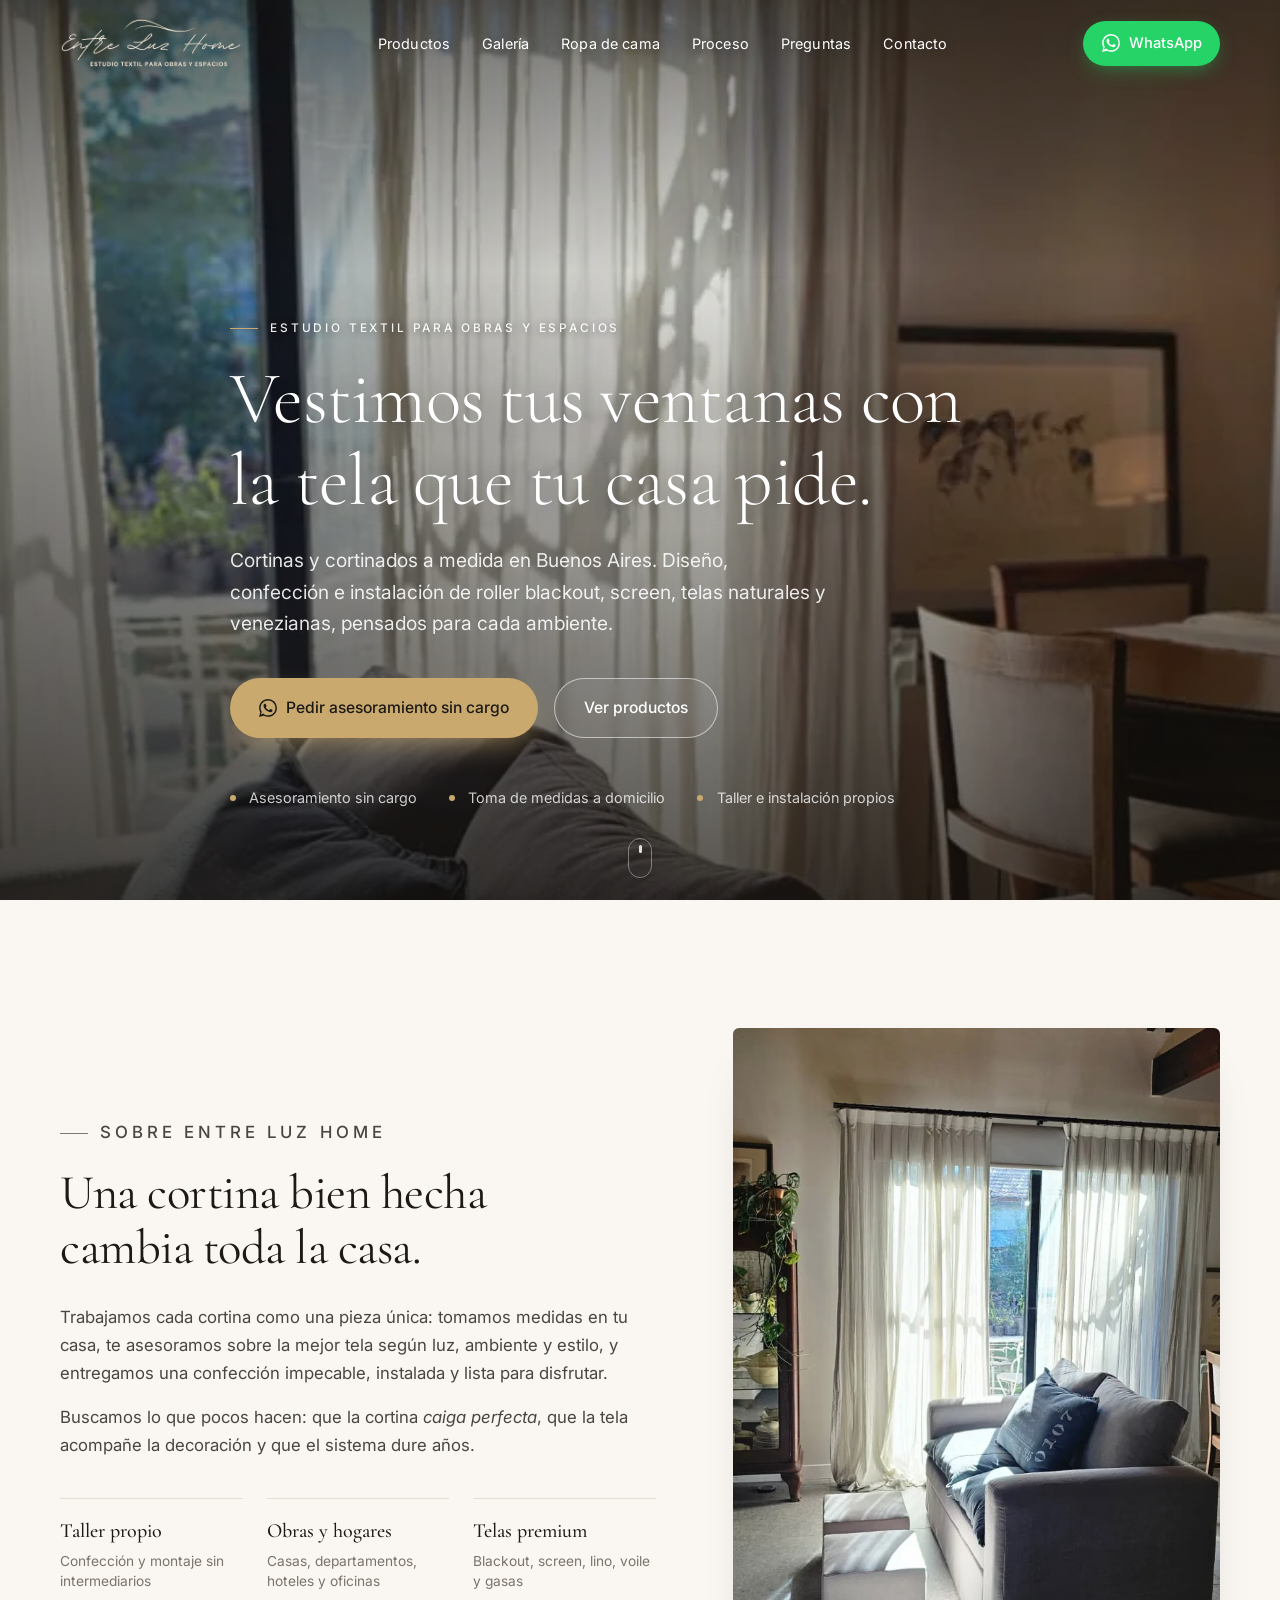
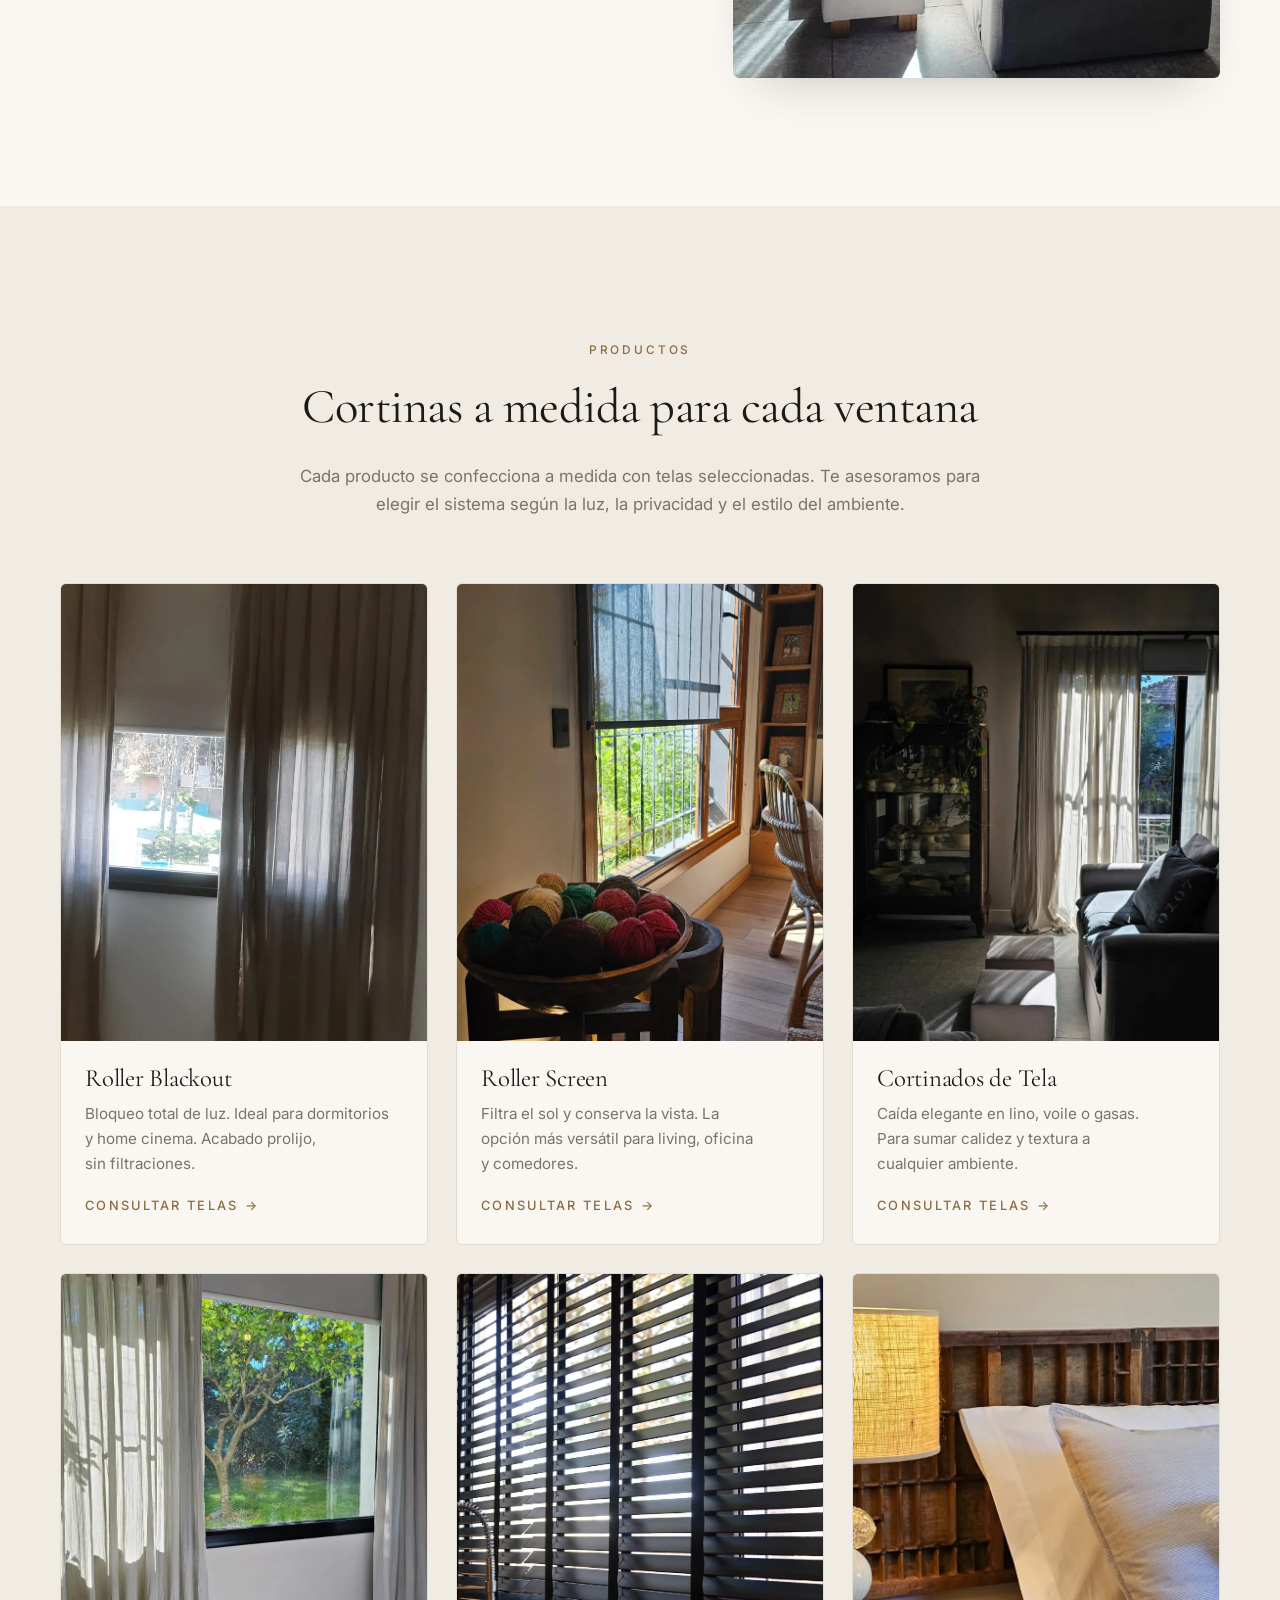
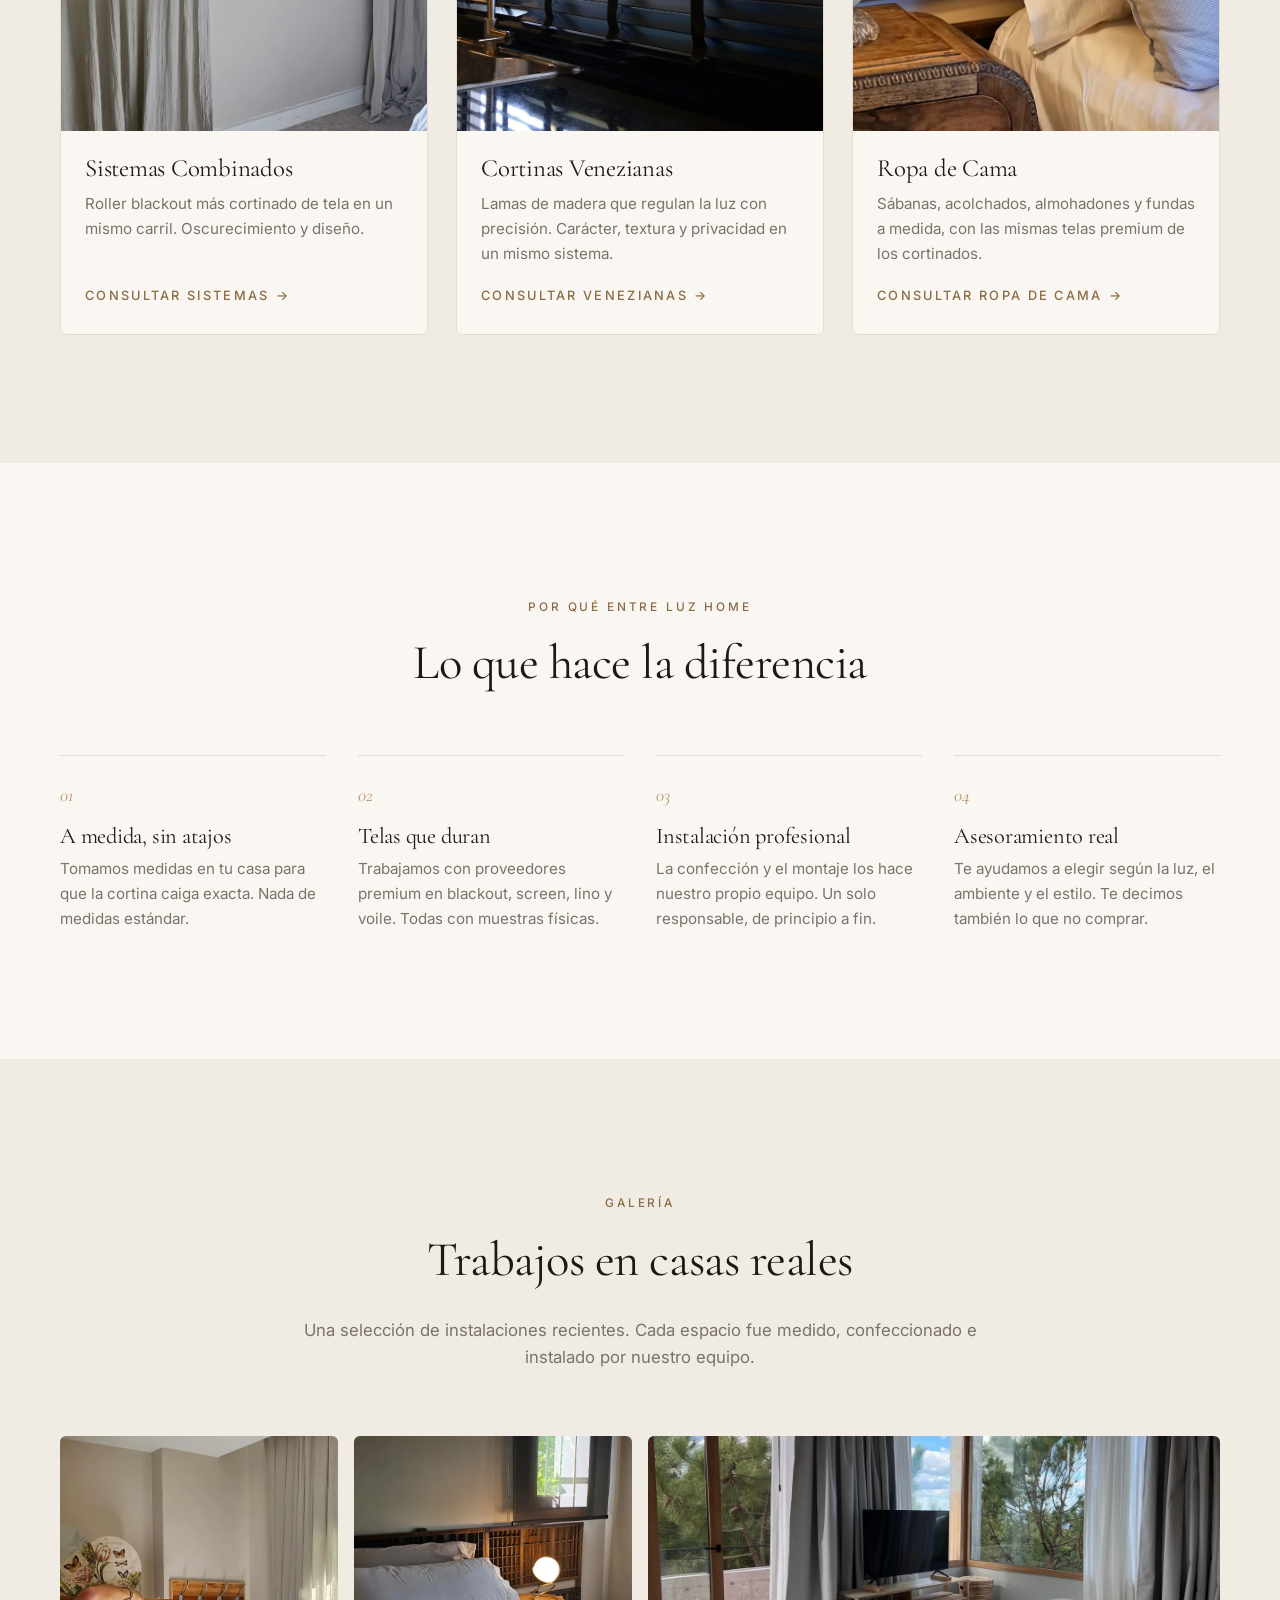
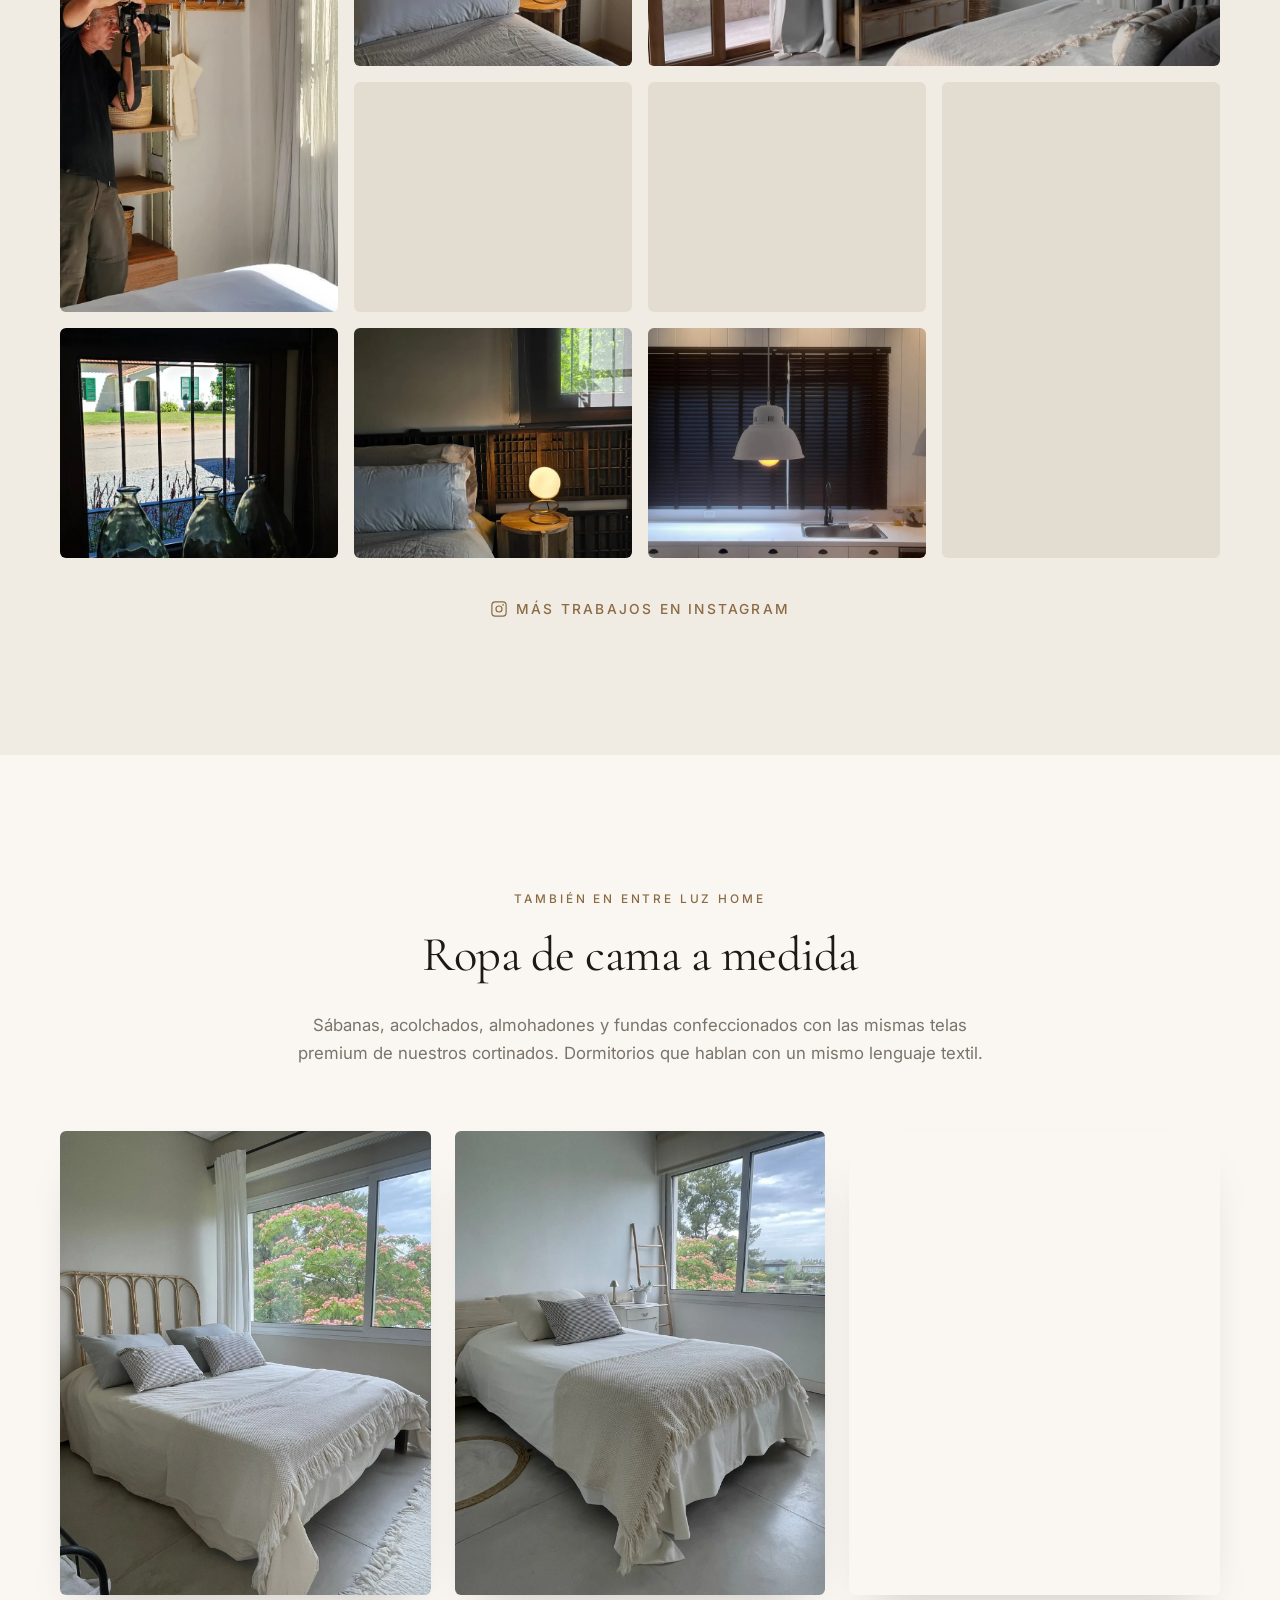
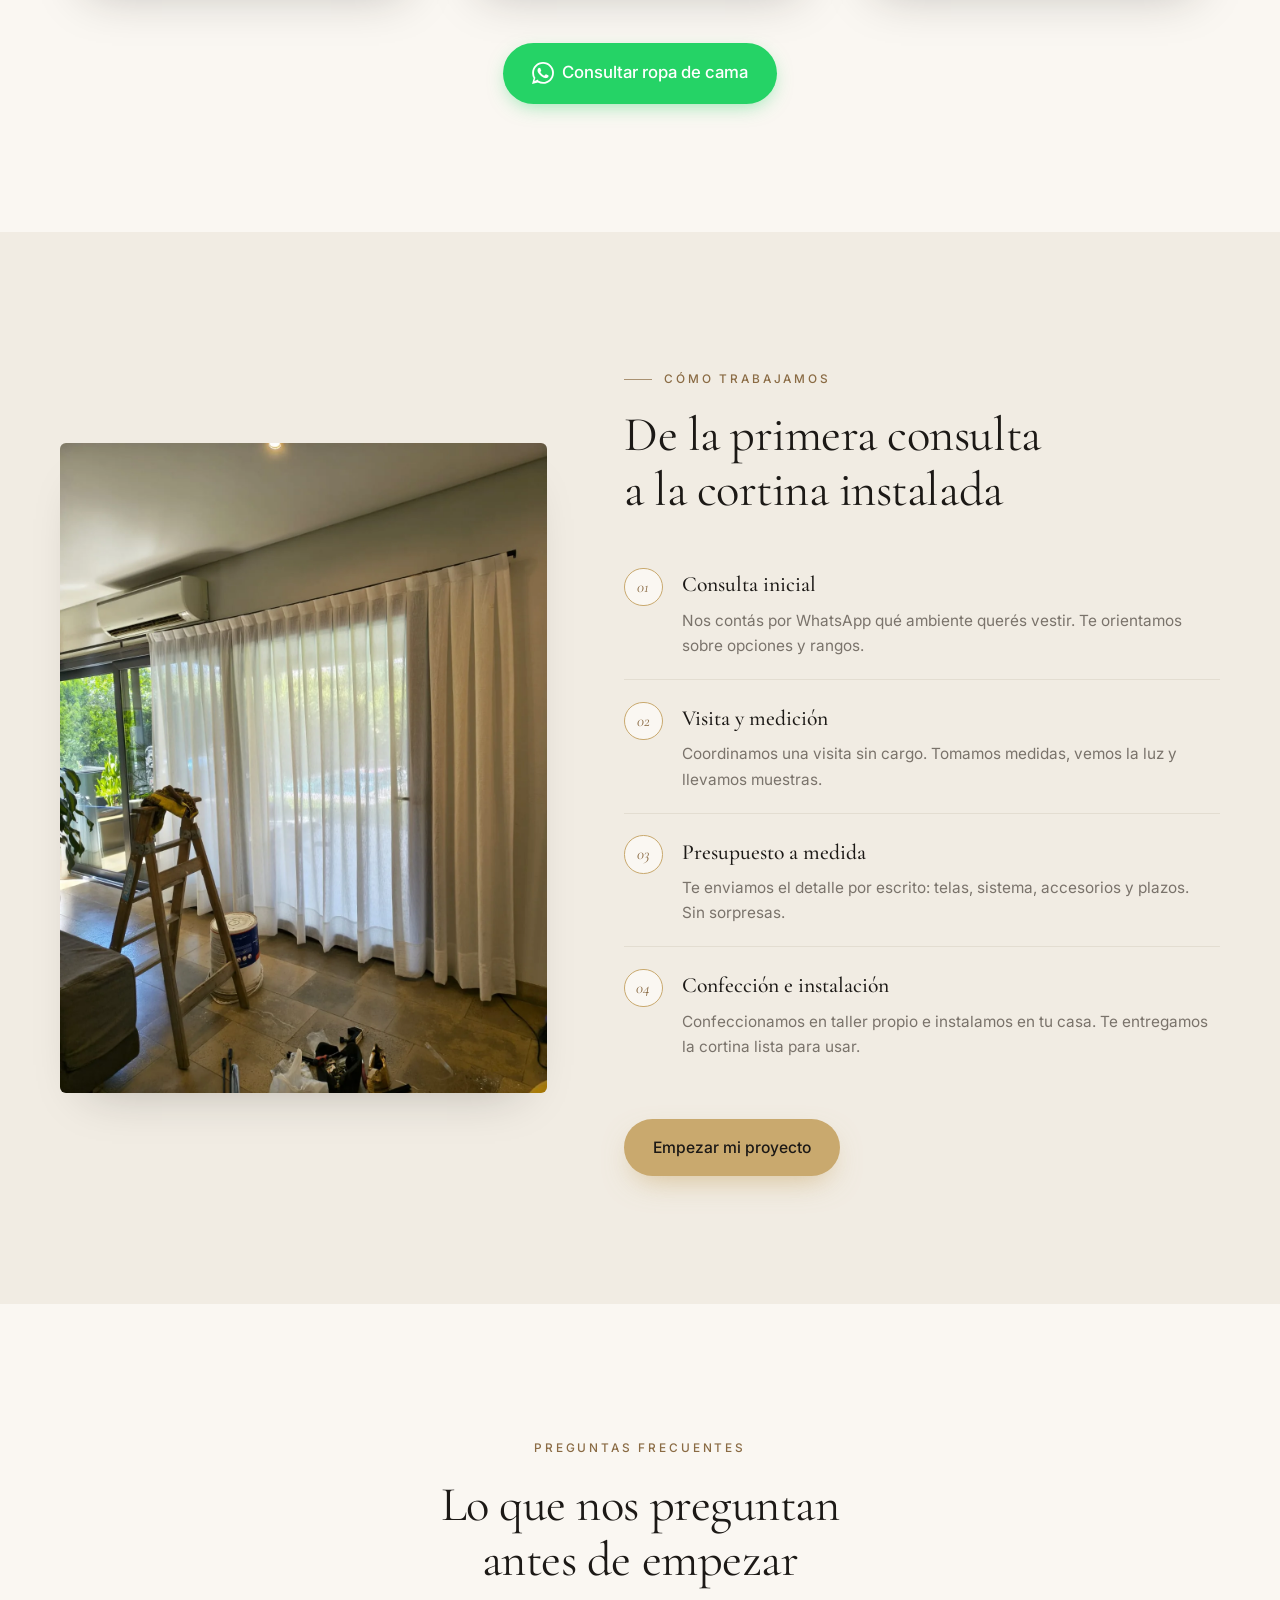
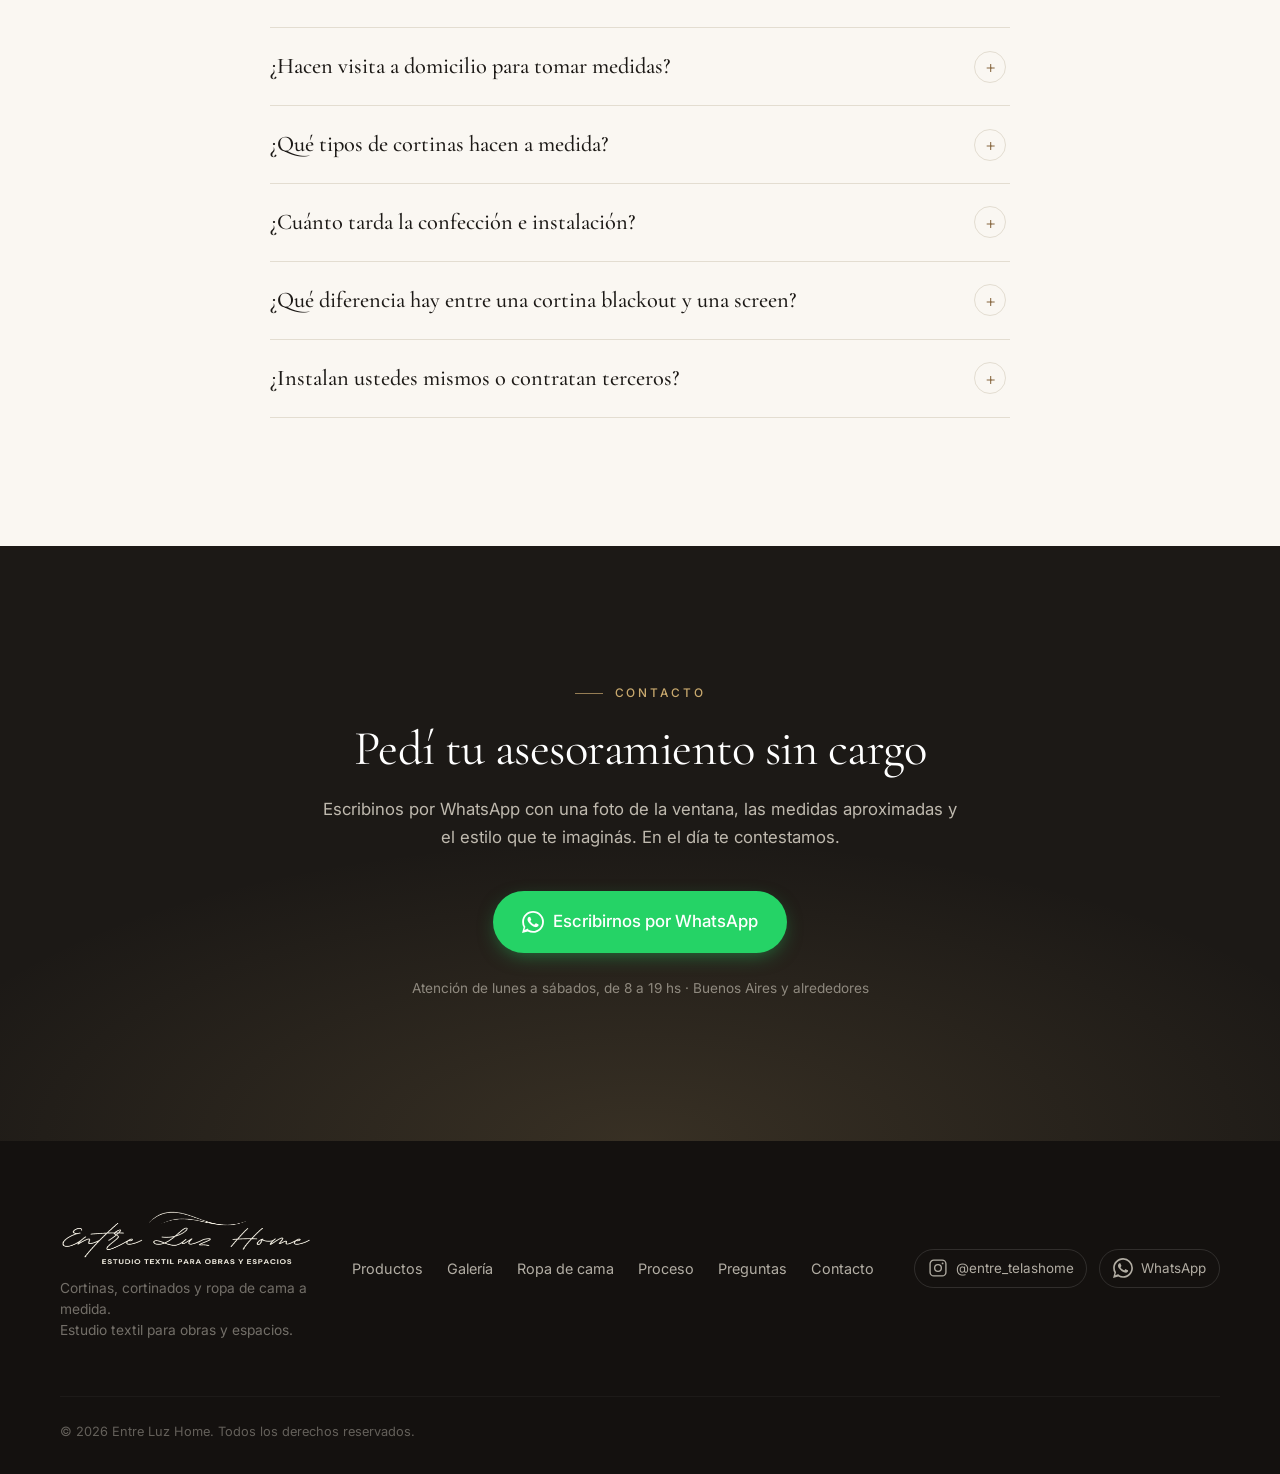
==== commit 8caf37b2: "Mobile: carruseles con snap para productos y ropa de cama, galería en 2 columnas, barra fija de What" ====
--- a/index.html
+++ b/index.html
@@ -204,6 +204,12 @@
         <li><a href="#proceso">Proceso</a></li>
         <li><a href="#faq">Preguntas</a></li>
         <li><a href="#contacto">Contacto</a></li>
+        <li class="nav-cta">
+          <a class="cta-wsp" href="#contacto" data-wsp data-wsp-msg="Hola Entre Luz Home! Quiero pedir un asesoramiento sin cargo para mis cortinas.">
+            <svg viewBox="0 0 24 24" width="18" height="18" aria-hidden="true"><use href="#ico-wsp"/></svg>
+            <span>Pedir asesoramiento</span>
+          </a>
+        </li>
       </ul>
     </nav>
     <a class="cta-wsp header-cta" href="#contacto" data-wsp data-wsp-msg="Hola Entre Luz Home! Quiero consultar sobre cortinas a medida. ¿Pueden asesorarme?" aria-label="Pedir presupuesto por WhatsApp">
@@ -365,6 +371,7 @@
           </div>
         </article>
       </div>
+      <p class="scroll-hint" aria-hidden="true">Deslizá para ver más →</p>
     </div>
   </section>
 
@@ -472,6 +479,7 @@
           <picture><source srcset="images/dormitorio-cucheta-cortina-gris.webp" type="image/webp"><img src="images/dormitorio-cucheta-cortina-gris.jpg" alt="Dormitorio con cuchetas, ropa de cama y cortina de tela gris a medida" width="960" height="1280" loading="lazy" decoding="async"></picture>
         </figure>
       </div>
+      <p class="scroll-hint" aria-hidden="true">Deslizá para ver más →</p>
       <div class="ropacama-cta">
         <a class="cta-wsp big" href="#" data-wsp data-wsp-msg="Hola Entre Luz Home! Me interesa la ropa de cama a medida. ¿Qué opciones tienen?" aria-label="Consultar ropa de cama por WhatsApp">
           <svg viewBox="0 0 24 24" width="22" height="22" aria-hidden="true"><use href="#ico-wsp"/></svg>
@@ -598,6 +606,13 @@
   </div>
 </footer>
 
+<div class="mobile-cta" aria-label="Contacto rápido">
+  <a class="cta-wsp" href="#" data-wsp data-wsp-msg="Hola Entre Luz Home! Quiero pedir un asesoramiento sin cargo para mis cortinas.">
+    <svg viewBox="0 0 24 24" width="20" height="20" aria-hidden="true"><use href="#ico-wsp"/></svg>
+    <span>Pedir asesoramiento sin cargo</span>
+  </a>
+</div>
+
 <a class="wsp-float" href="#" data-wsp data-wsp-msg="Hola Entre Luz Home! Quiero consultar sobre cortinas a medida." aria-label="Escribir por WhatsApp">
   <svg viewBox="0 0 24 24" width="28" height="28" aria-hidden="true"><use href="#ico-wsp"/></svg>
 </a>
--- a/styles.css
+++ b/styles.css
@@ -815,3 +815,132 @@
   .hero-image img { transform: none; animation: none; }
   .reveal { opacity: 1; transform: none; }
 }
+
+/* =========================================================
+   Mobile — navegación más corta y fácil
+   ========================================================= */
+.nav-cta { display: none; }
+.scroll-hint { display: none; }
+.mobile-cta { display: none; }
+
+@media (max-width: 720px) {
+  :root { --section: 3.75rem; }
+  html { scroll-padding-top: 4.5rem; }
+  .section-head { margin-bottom: 2.25rem; }
+  .section-sub { font-size: 0.98rem; }
+
+  /* Hero más compacto: título, una línea de apoyo y un solo botón dominante */
+  .hero { min-height: 92svh; padding-bottom: 3rem; }
+  .hero h1 { font-size: clamp(2.1rem, 9.5vw, 2.7rem); margin-bottom: 1rem; }
+  .hero-sub { font-size: 0.98rem; margin-bottom: 1.6rem; }
+  .hero-actions { gap: 0.6rem; margin-bottom: 1.6rem; }
+  .cta-primary, .cta-secondary { padding: 0.95rem 1.4rem; font-size: 0.95rem; }
+  .hero-meta { flex-direction: row; gap: 0.4rem 1.1rem; font-size: 0.78rem; color: rgba(255,255,255,0.7); }
+
+  /* Botón de WhatsApp dentro del menú */
+  .nav-cta { display: block; margin-top: 1.2rem; }
+  .nav-cta .cta-wsp { width: 100%; justify-content: center; padding: 0.9rem 1rem; font-size: 1rem; }
+
+  /* Intro: foto apaisada para no alargar */
+  .intro-figure img { aspect-ratio: 4 / 3; }
+  .intro-figure::after, .intro-figure::before { display: none; }
+  .intro-text p { font-size: 1rem; }
+
+  /* Productos y ropa de cama: carrusel deslizable con snap */
+  .product-grid, .ropacama-grid {
+    display: flex;
+    gap: 0.9rem;
+    overflow-x: auto;
+    overscroll-behavior-x: contain;
+    scroll-snap-type: x mandatory;
+    -webkit-overflow-scrolling: touch;
+    scrollbar-width: none;
+    margin: 0 calc(-1 * var(--pad));
+    padding: 0.25rem var(--pad) 0.5rem;
+    scroll-padding-left: var(--pad);
+  }
+  .product-grid::-webkit-scrollbar, .ropacama-grid::-webkit-scrollbar { display: none; }
+  .product-card, .ropacama-grid figure {
+    flex: 0 0 80%;
+    max-width: 320px;
+    scroll-snap-align: start;
+  }
+  .product-card figure { aspect-ratio: 1 / 1; }
+  .product-body { padding: 1.1rem 1.1rem 1.25rem; }
+  .product-body h3 { font-size: 1.35rem; }
+  .product-body p { font-size: 0.9rem; margin-bottom: 0.9rem; }
+  .product-link { padding: 0.4rem 0; font-size: 0.78rem; }
+  .ropacama-grid figure { aspect-ratio: 4 / 5; box-shadow: none; }
+  .scroll-hint {
+    display: block;
+    text-align: center;
+    font-size: 0.78rem;
+    letter-spacing: 0.08em;
+    color: var(--muted);
+    margin: 0.4rem 0 0;
+  }
+  /* Los reveal no deben desplazar tarjetas dentro del carrusel */
+  .product-card.reveal, .ropacama-grid figure.reveal { transform: none; transition-delay: 0s; }
+
+  /* Valores: dos columnas compactas */
+  .value-grid { grid-template-columns: 1fr 1fr; gap: 1.5rem 1.25rem; }
+  .value-grid li { padding-top: 1rem; }
+  .value-num { font-size: 1rem; margin-bottom: 0.4rem; }
+  .value-grid h3 { font-size: 1.15rem; }
+  .value-grid p { font-size: 0.86rem; }
+
+  /* Galería: siempre dos columnas, filas bajas */
+  .gallery-grid { grid-template-columns: repeat(2, 1fr); grid-auto-rows: 150px; gap: 0.6rem; }
+  .gallery-grid .g-wide { grid-column: span 2; }
+  .gallery-grid .g-tall { grid-row: span 2; }
+  .gallery-grid figcaption { font-size: 0.66rem; padding: 1.4rem 0.6rem 0.55rem; }
+
+  /* Proceso: foto apaisada */
+  .process-figure img { aspect-ratio: 4 / 3; }
+  .process-steps li { padding: 1.05rem 0 1.05rem 3.1rem; }
+  .process-steps li::before { width: 2.1rem; height: 2.1rem; top: 1.05rem; font-size: 0.9rem; }
+  .process-steps strong { font-size: 1.2rem; }
+  .process-steps p { font-size: 0.92rem; }
+
+  /* Barra fija de WhatsApp: aparece al pasar el hero, reemplaza al botón flotante */
+  .mobile-cta {
+    display: block;
+    position: fixed;
+    left: 0; right: 0; bottom: 0;
+    z-index: 95;
+    padding: 0.6rem var(--pad) calc(0.6rem + env(safe-area-inset-bottom));
+    background: rgba(250, 247, 242, 0.94);
+    -webkit-backdrop-filter: blur(12px);
+    backdrop-filter: blur(12px);
+    box-shadow: 0 -1px 0 rgba(28, 25, 22, 0.06), 0 -10px 30px -20px rgba(28, 25, 22, 0.3);
+    transform: translateY(110%);
+    transition: transform var(--transition);
+  }
+  body.past-hero .mobile-cta { transform: none; }
+  .mobile-cta .cta-wsp {
+    width: 100%;
+    justify-content: center;
+    padding: 0.95rem 1rem;
+    font-size: 1rem;
+    box-shadow: none;
+  }
+  .wsp-float { display: none; }
+  body.past-hero { padding-bottom: 4.5rem; }
+  .site-footer { padding-bottom: 5.5rem; }
+
+  /* Contacto */
+  .contact-sub { font-size: 0.98rem; }
+  .contact-fine { font-size: 0.8rem; }
+}
+
+@media (max-width: 480px) {
+  .gallery-grid { grid-template-columns: repeat(2, 1fr); grid-auto-rows: 140px; }
+  .gallery-grid .g-wide { grid-column: span 2; }
+  .gallery-grid .g-tall { grid-row: span 2; }
+}
+
+@media (max-width: 720px) {
+  /* El botón del menú no hereda el estilo de los links del panel */
+  .site-nav .nav-cta a { color: #fff !important; font-family: var(--sans); font-size: 1rem; }
+  .site-nav .nav-cta a::after { display: none; }
+}
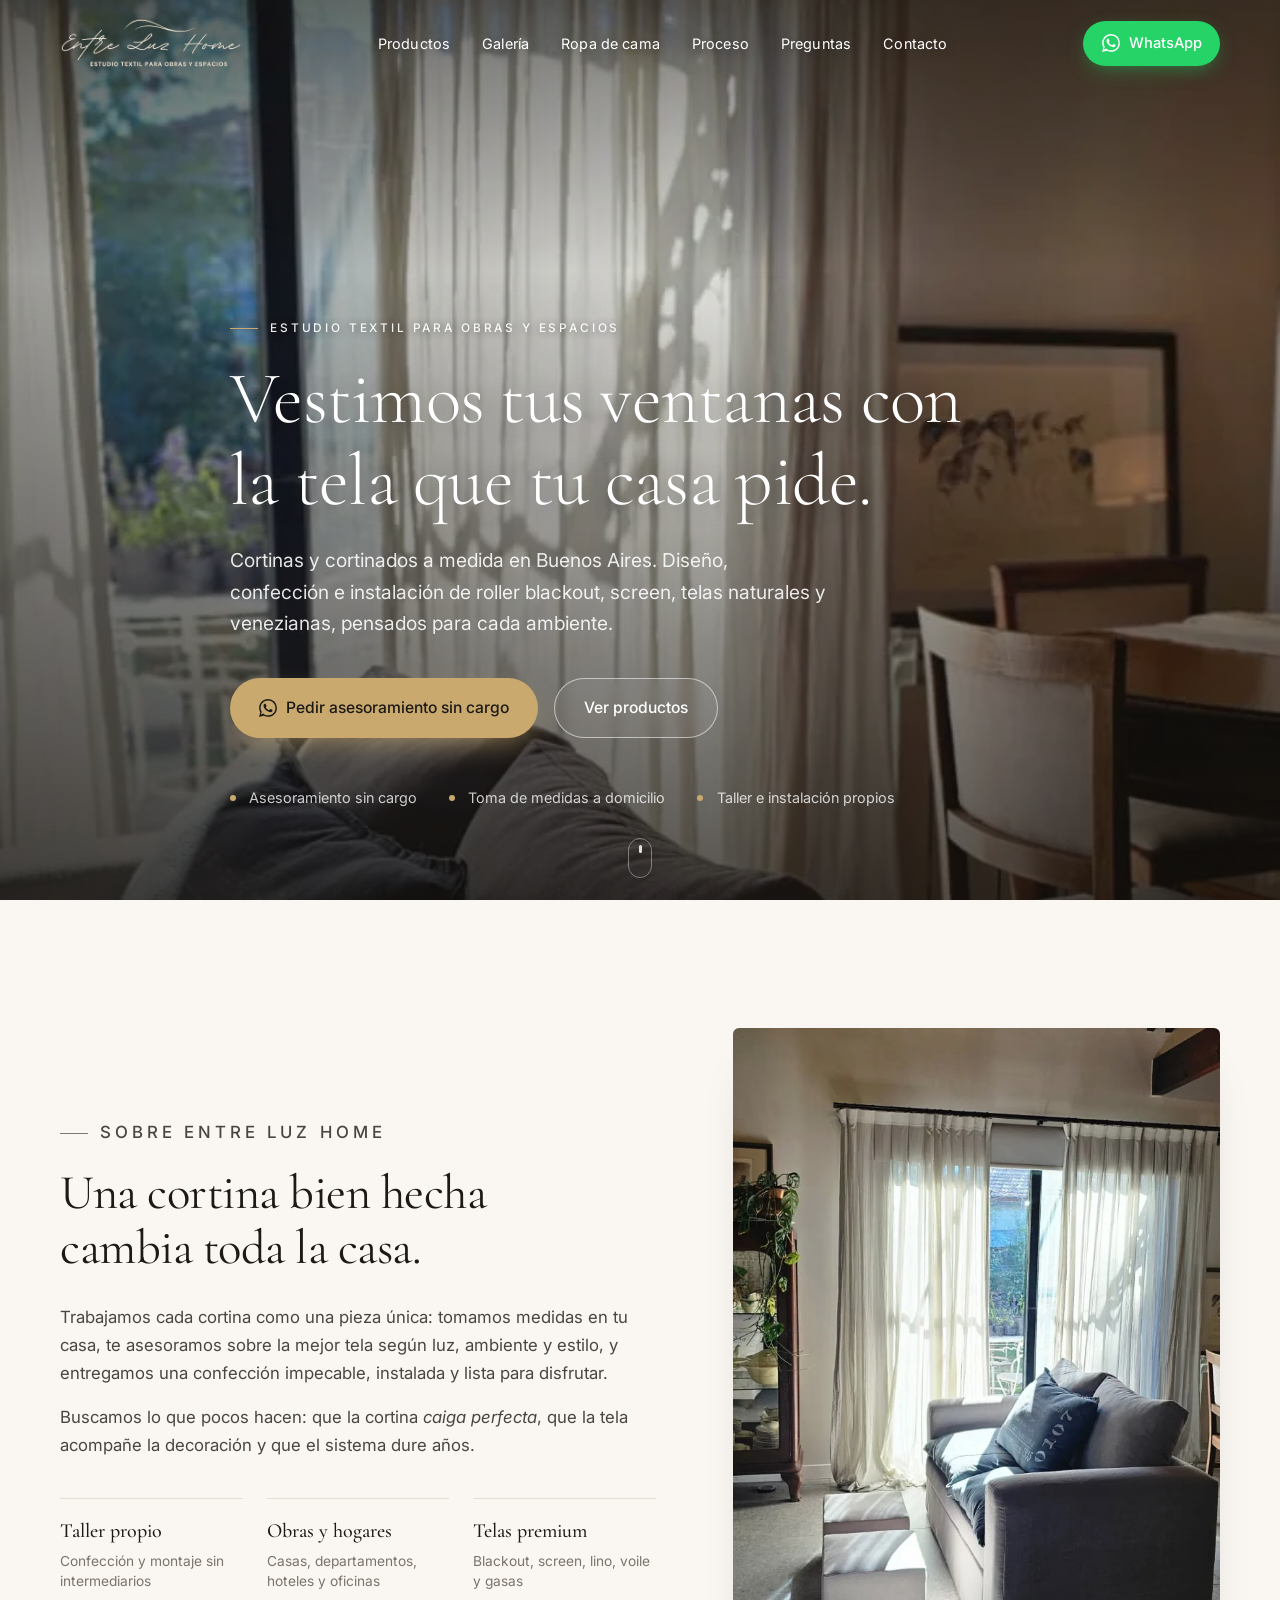
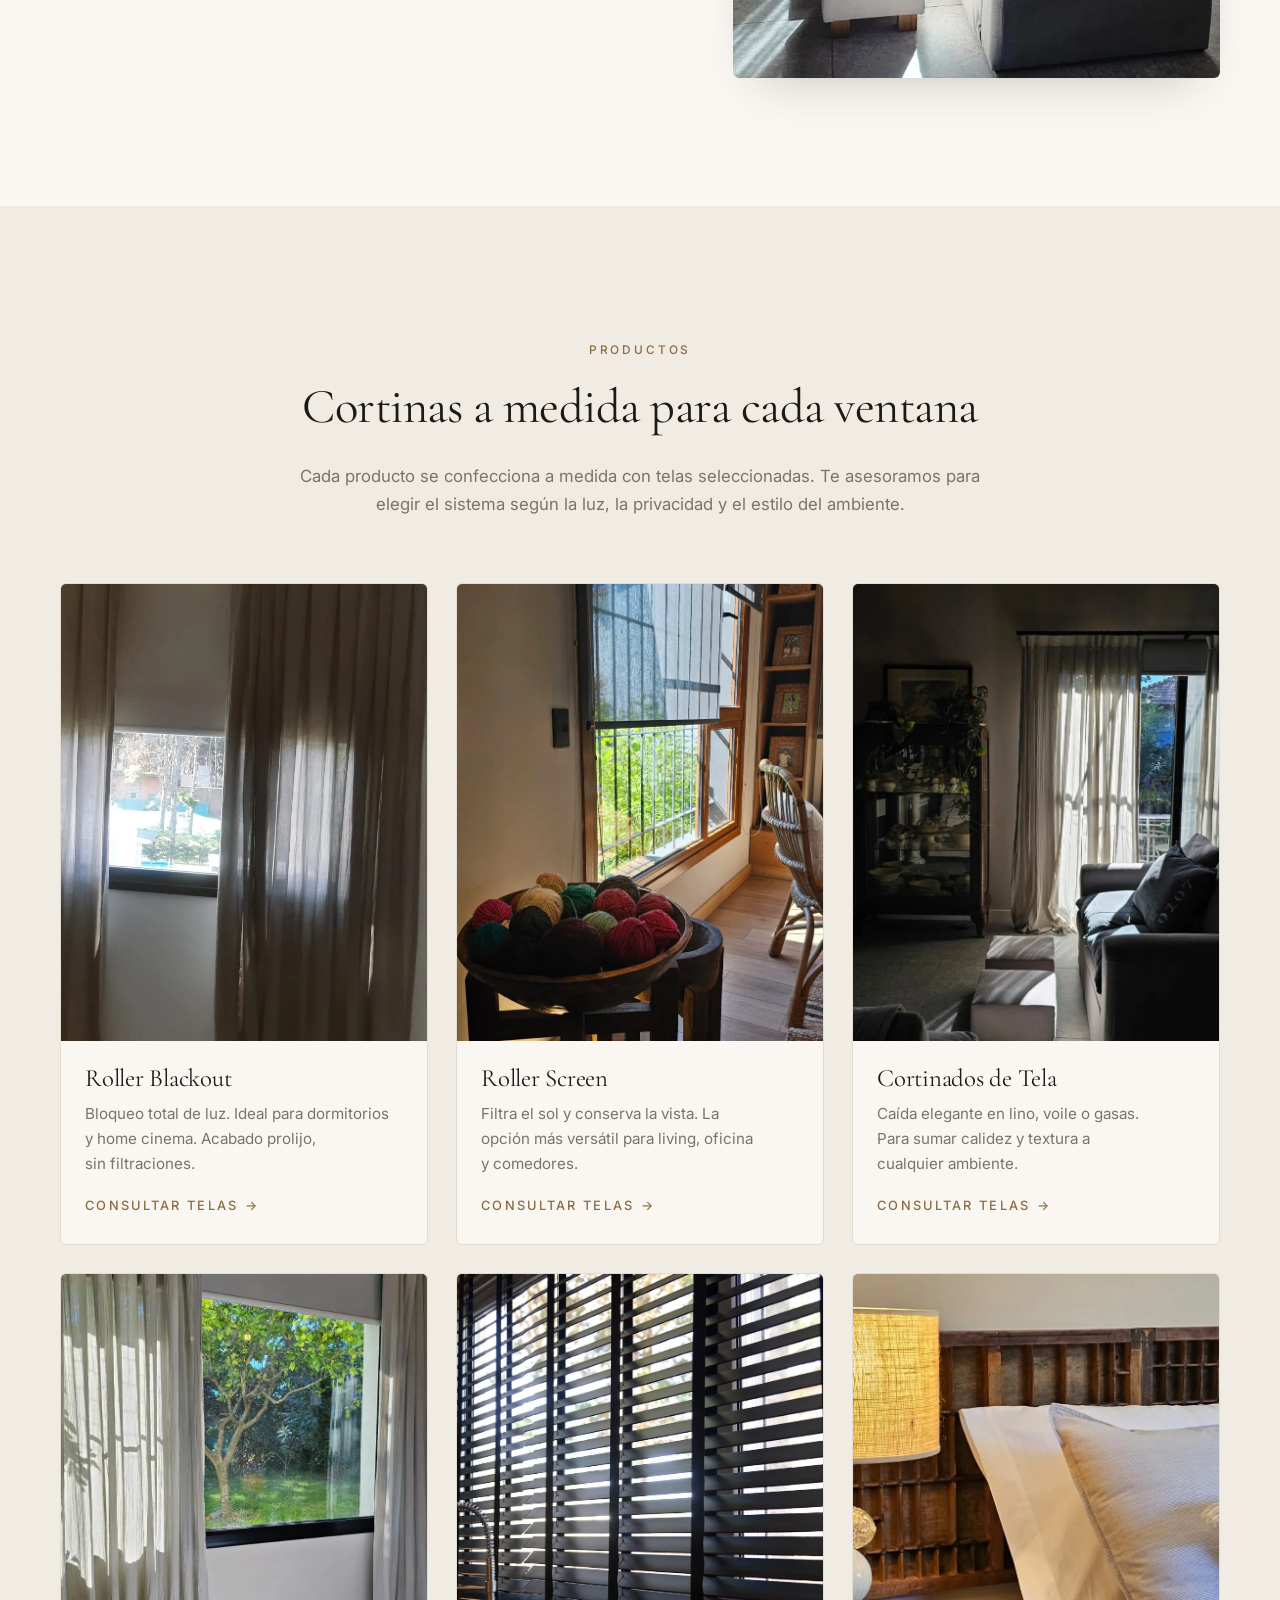
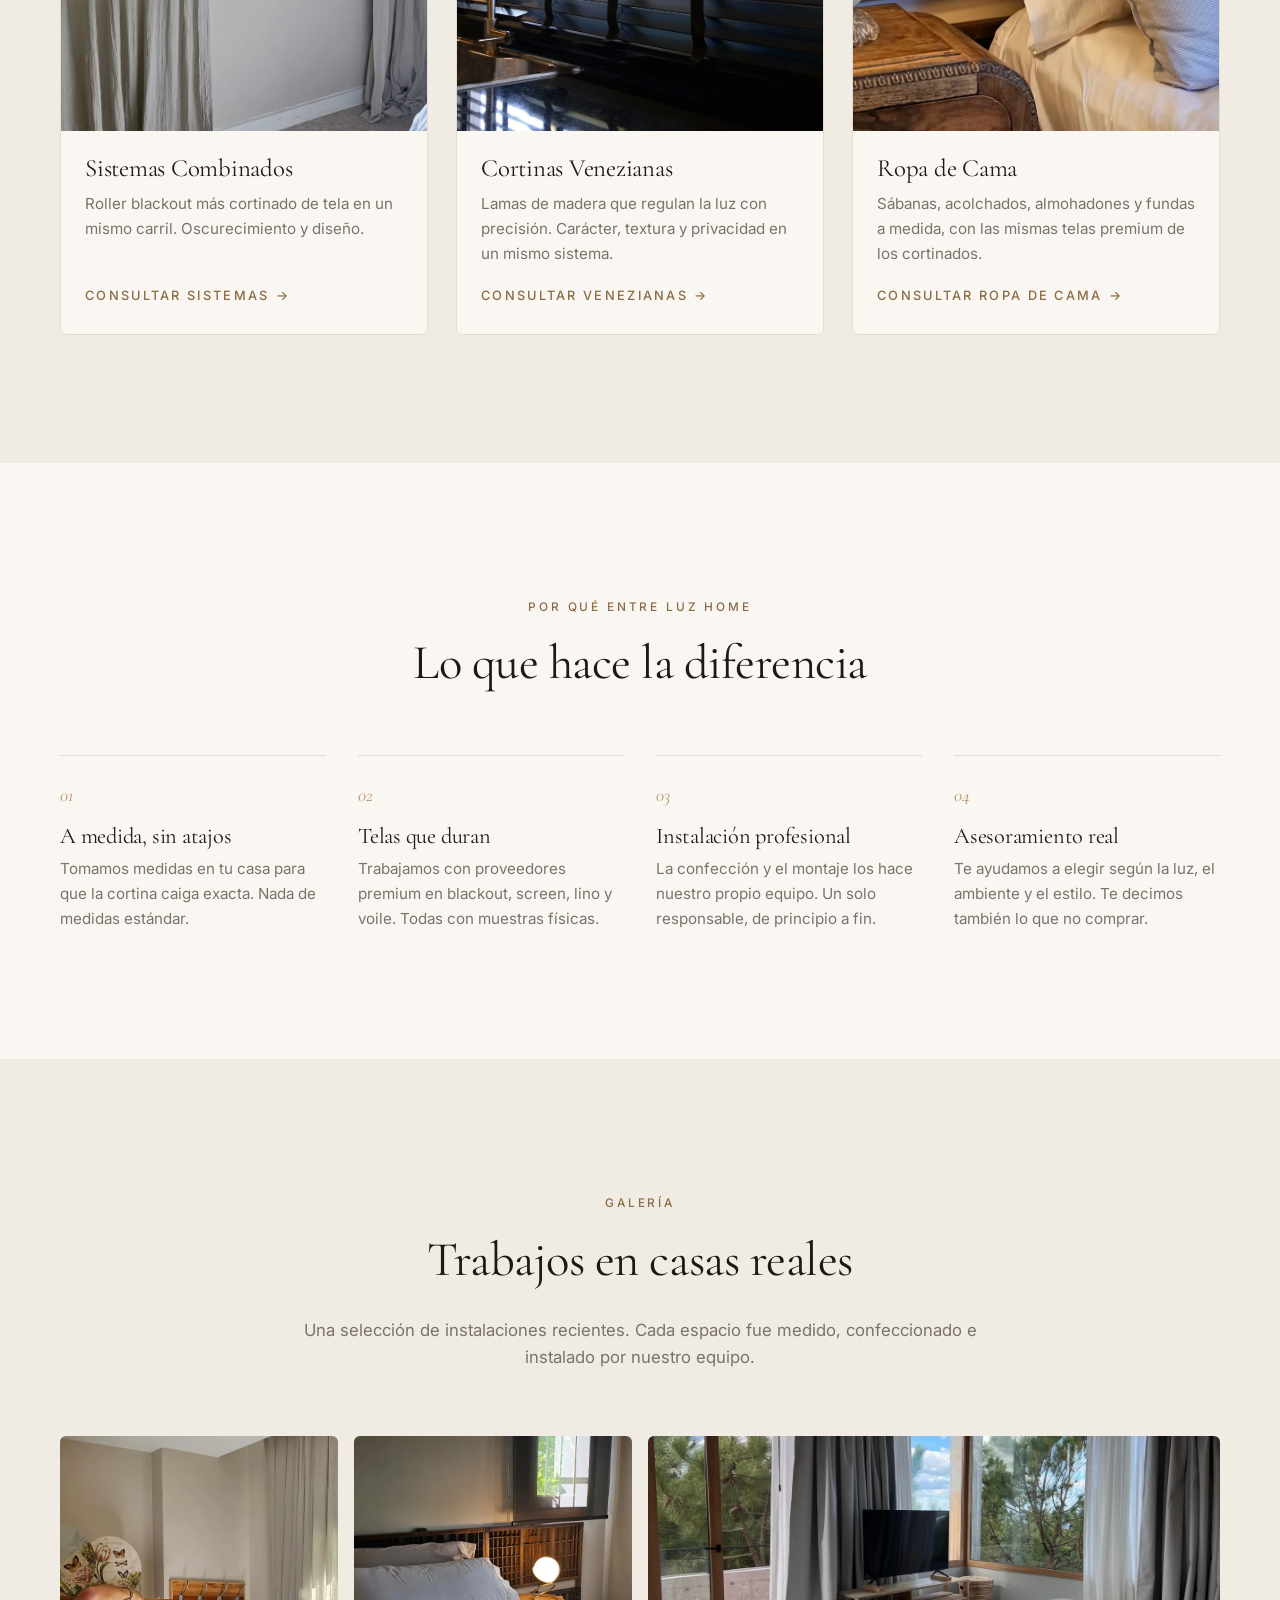
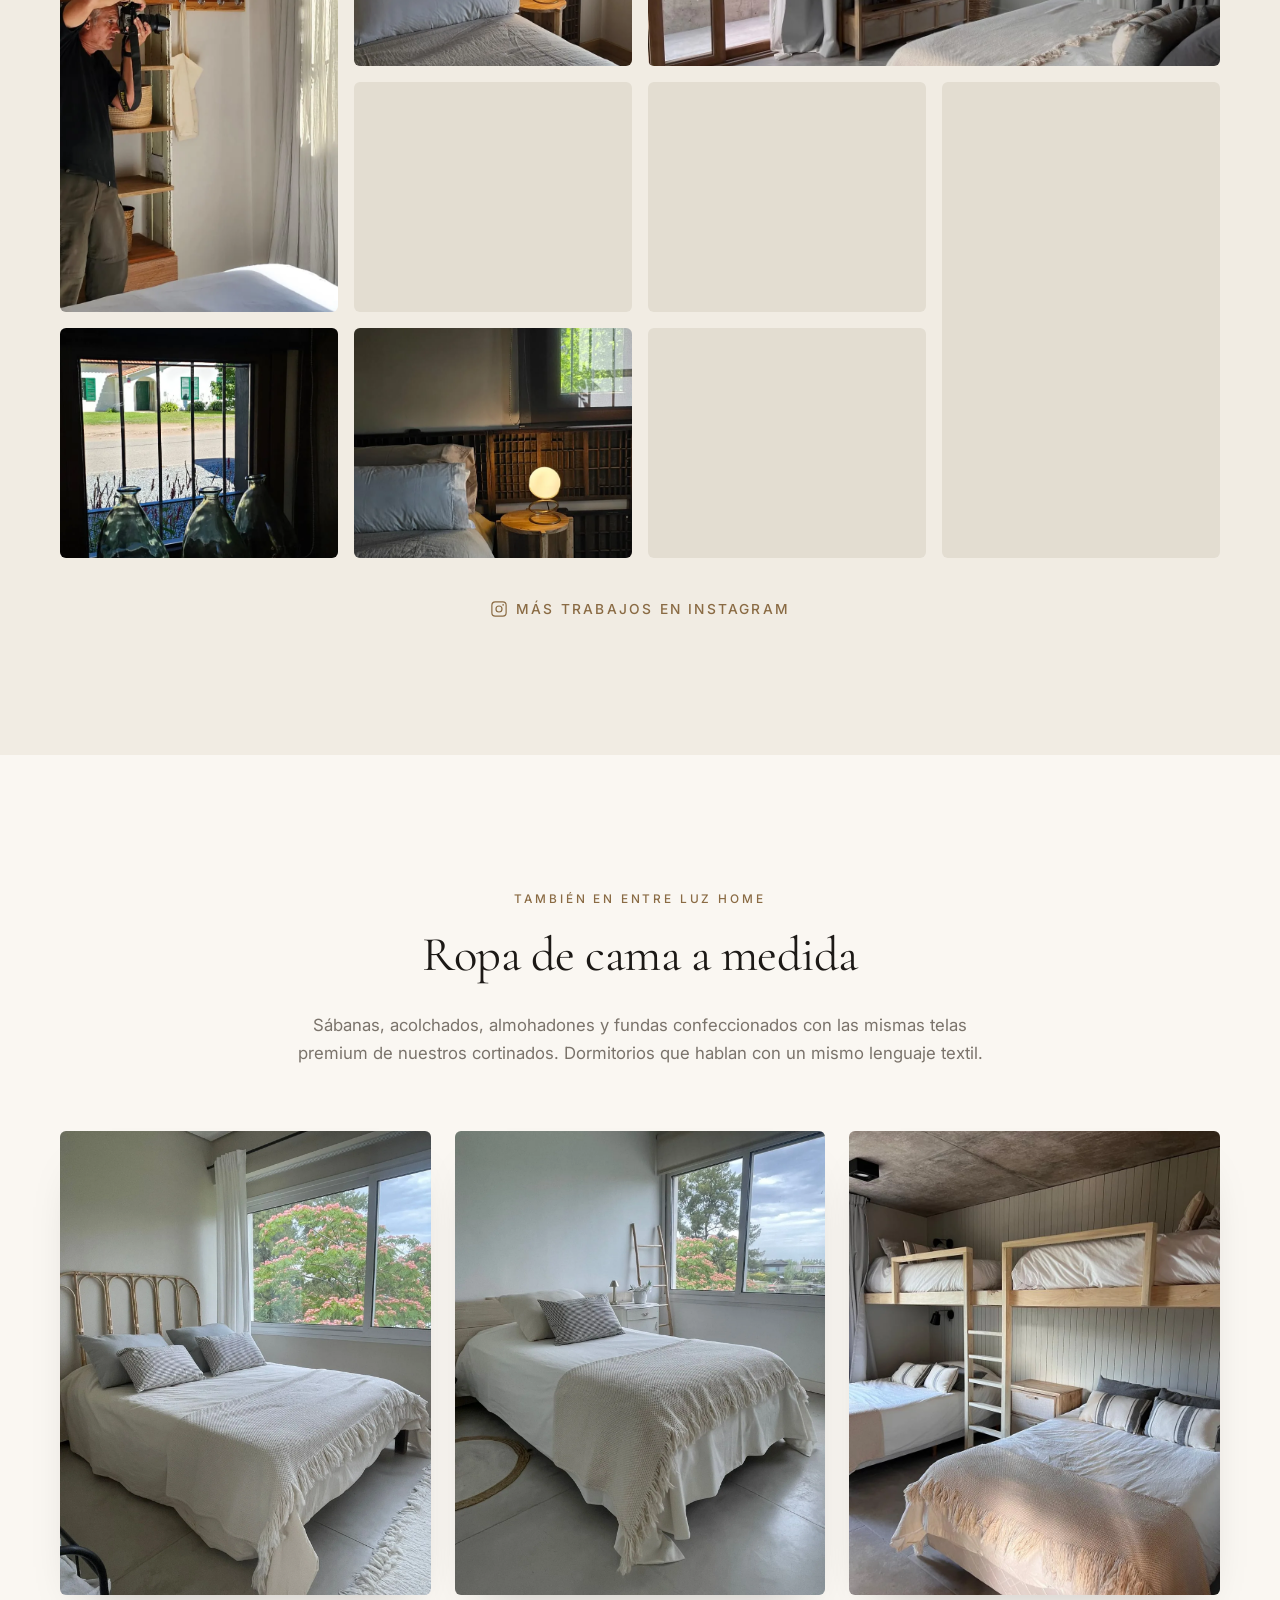
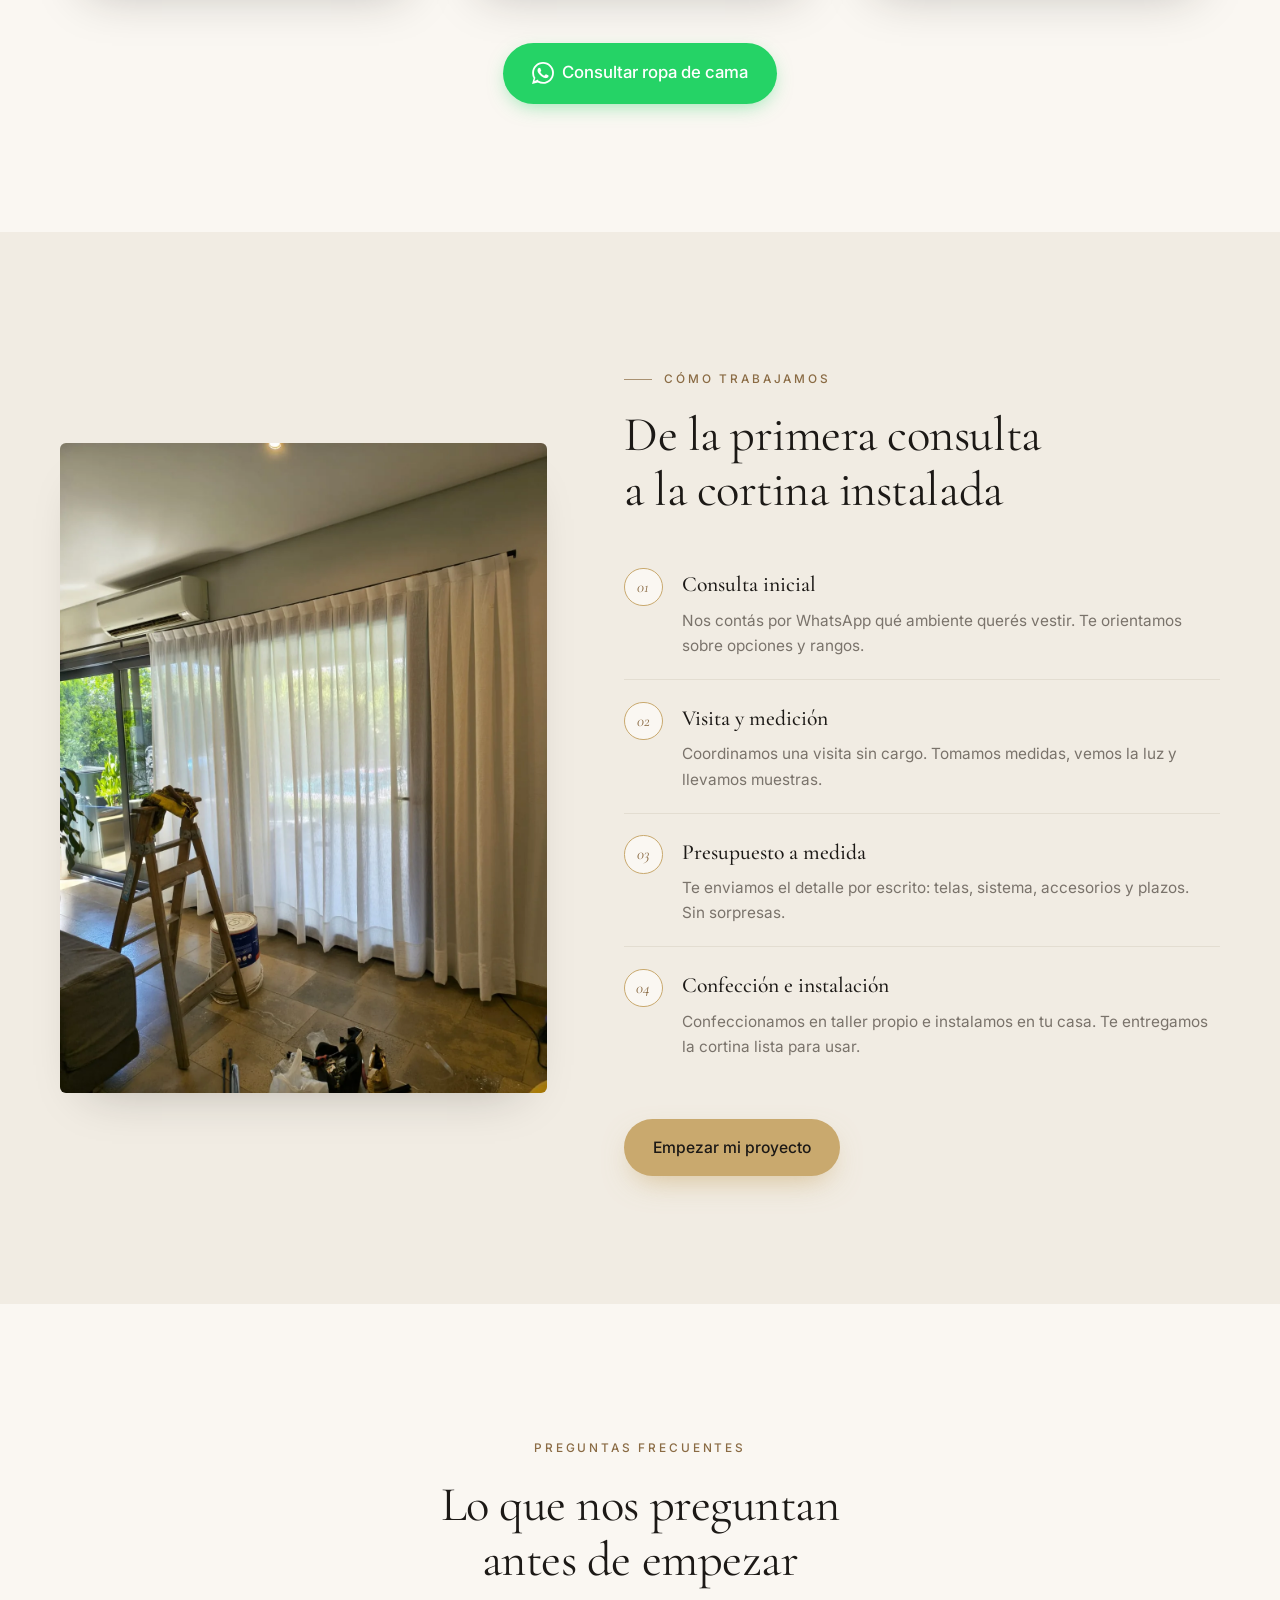
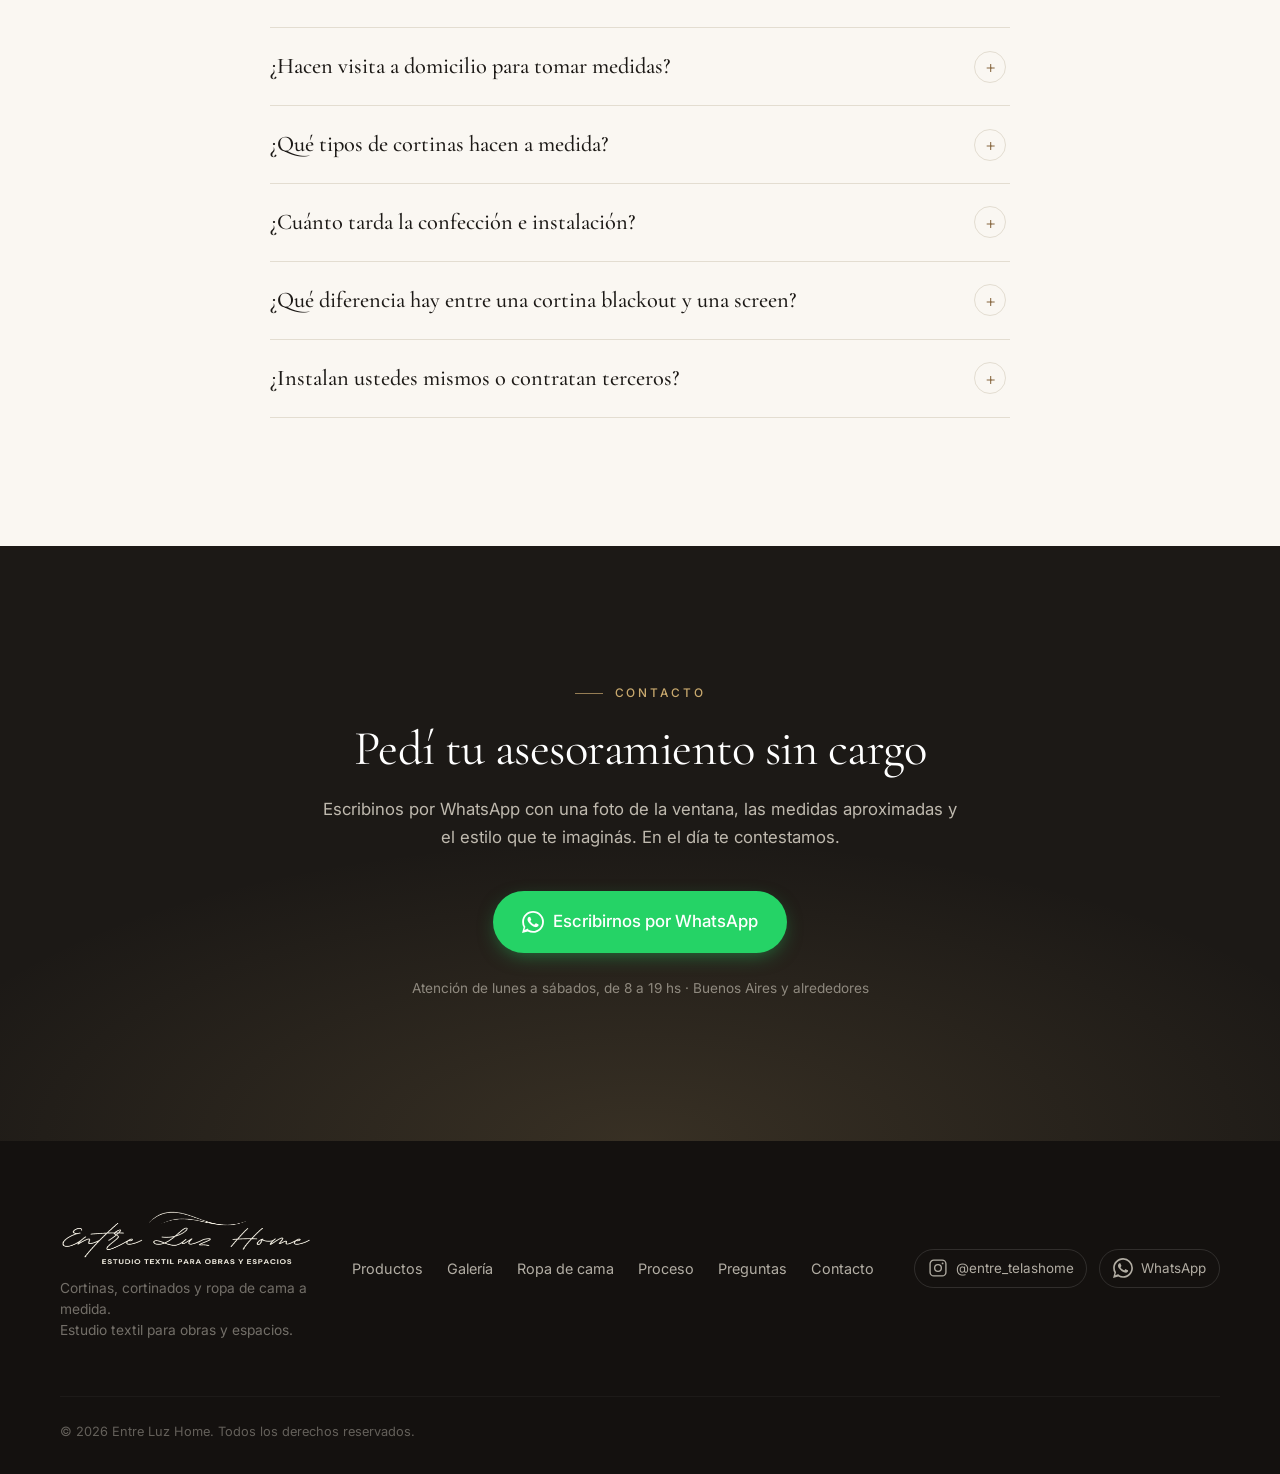
==== commit 864fd045: "Google Ads: etiqueta de Google y conversión Chat de WhatsApp en clics a WhatsApp Co-Authored-By: Cla" ====
--- a/index.html
+++ b/index.html
@@ -39,6 +39,15 @@
   <link rel="preconnect" href="https://fonts.gstatic.com" crossorigin>
   <link rel="preload" as="image" href="images/hero-cortinas-living-comedor.webp" type="image/webp" fetchpriority="high">
   <link href="https://fonts.googleapis.com/css2?family=Cormorant+Garamond:ital,wght@0,300;0,400;0,500;0,600;1,400&family=Inter:wght@300;400;500;600&display=swap" rel="stylesheet">
+
+  <!-- Google Ads: etiqueta de Google (medición de conversiones) -->
+  <script async src="https://www.googletagmanager.com/gtag/js?id=AW-18458130879"></script>
+  <script>
+    window.dataLayer = window.dataLayer || [];
+    function gtag(){dataLayer.push(arguments);}
+    gtag('js', new Date());
+    gtag('config', 'AW-18458130879');
+  </script>
 
   <link rel="stylesheet" href="styles.css">
   <link rel="icon" type="image/png" sizes="32x32" href="images/favicon-32.png">
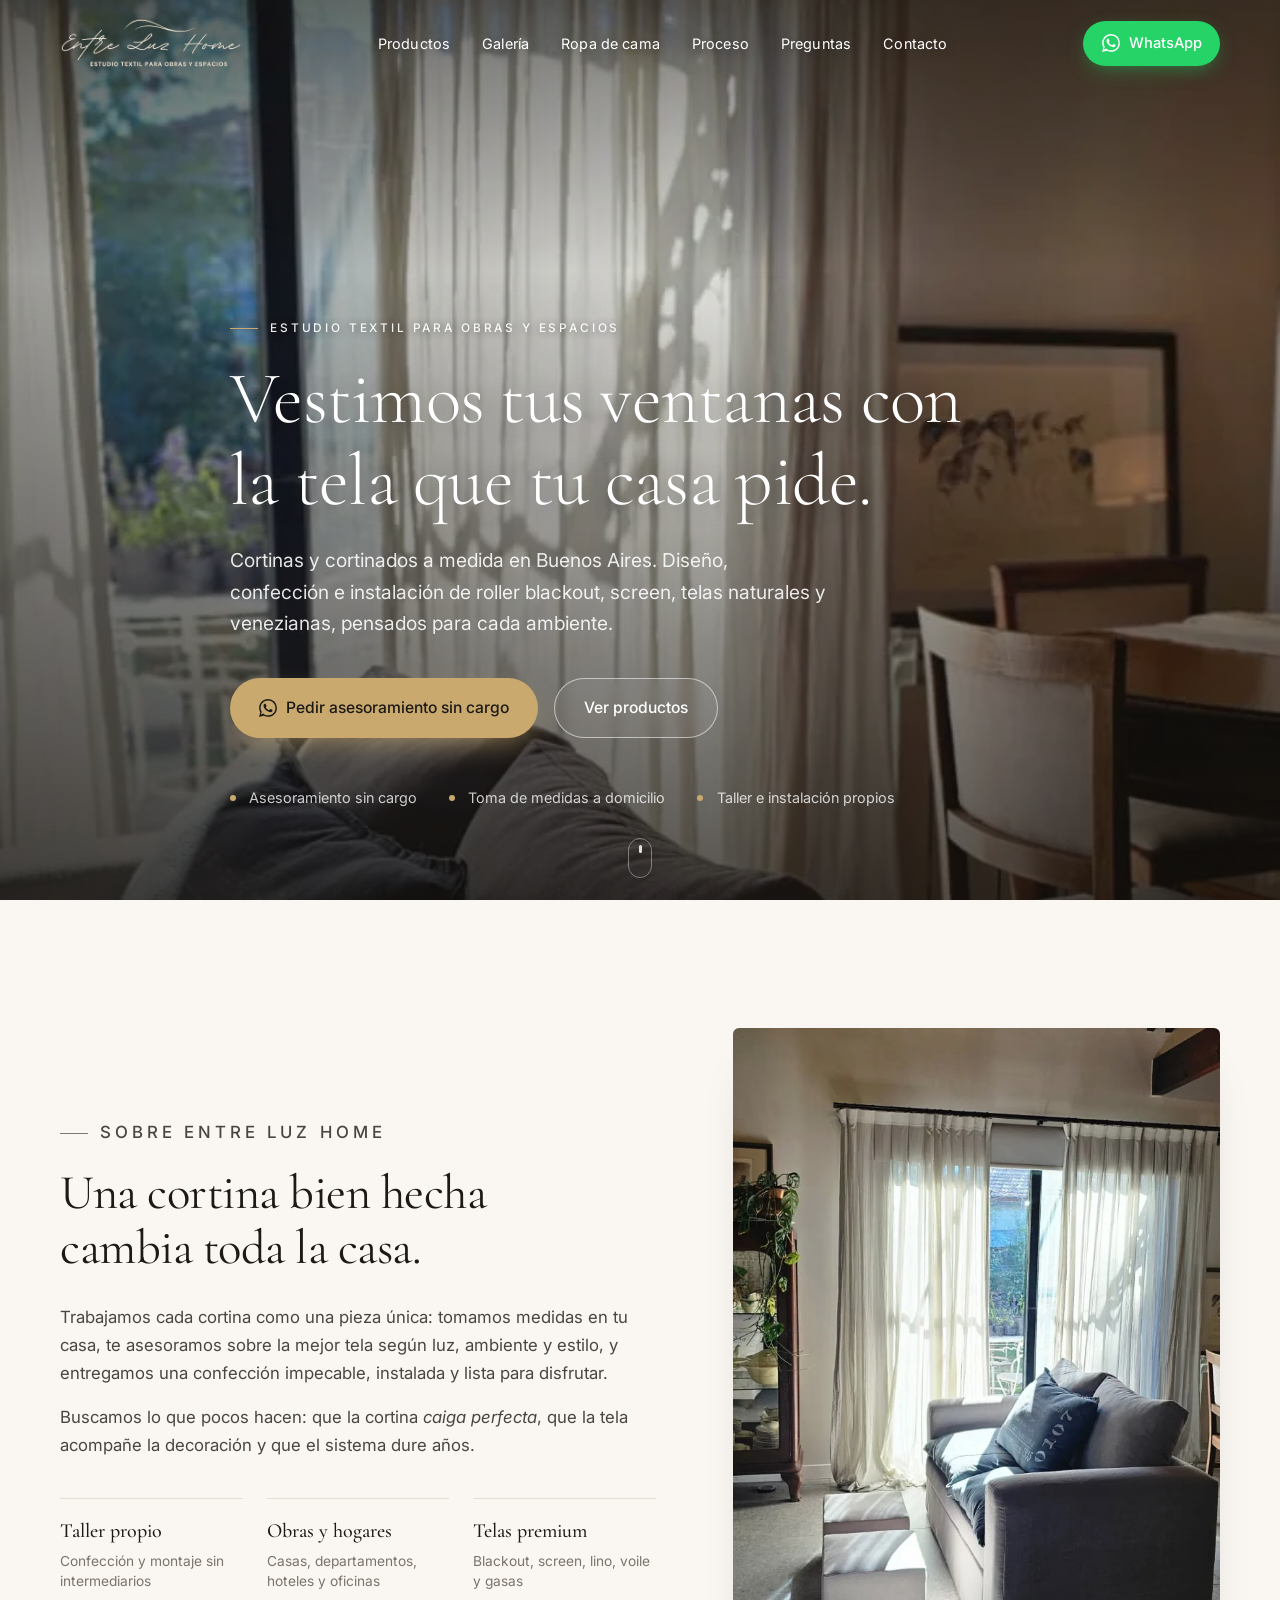
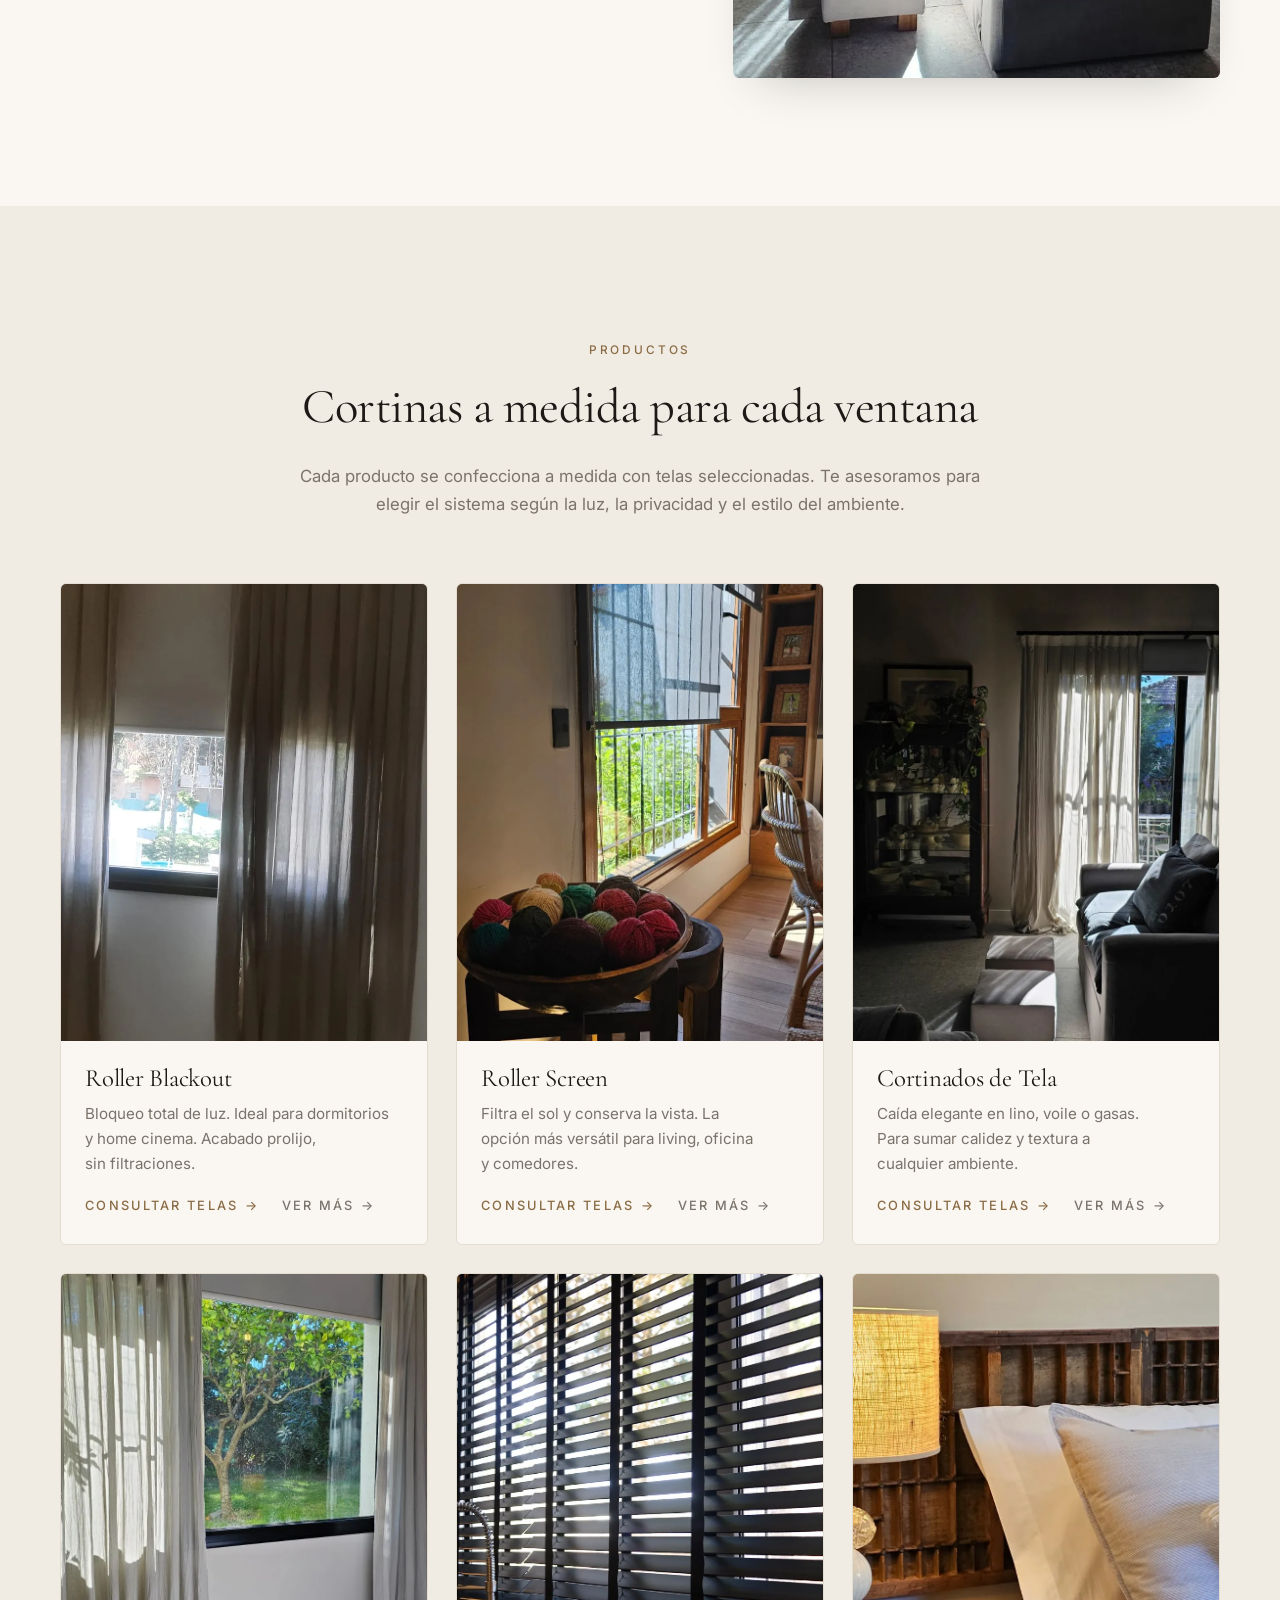
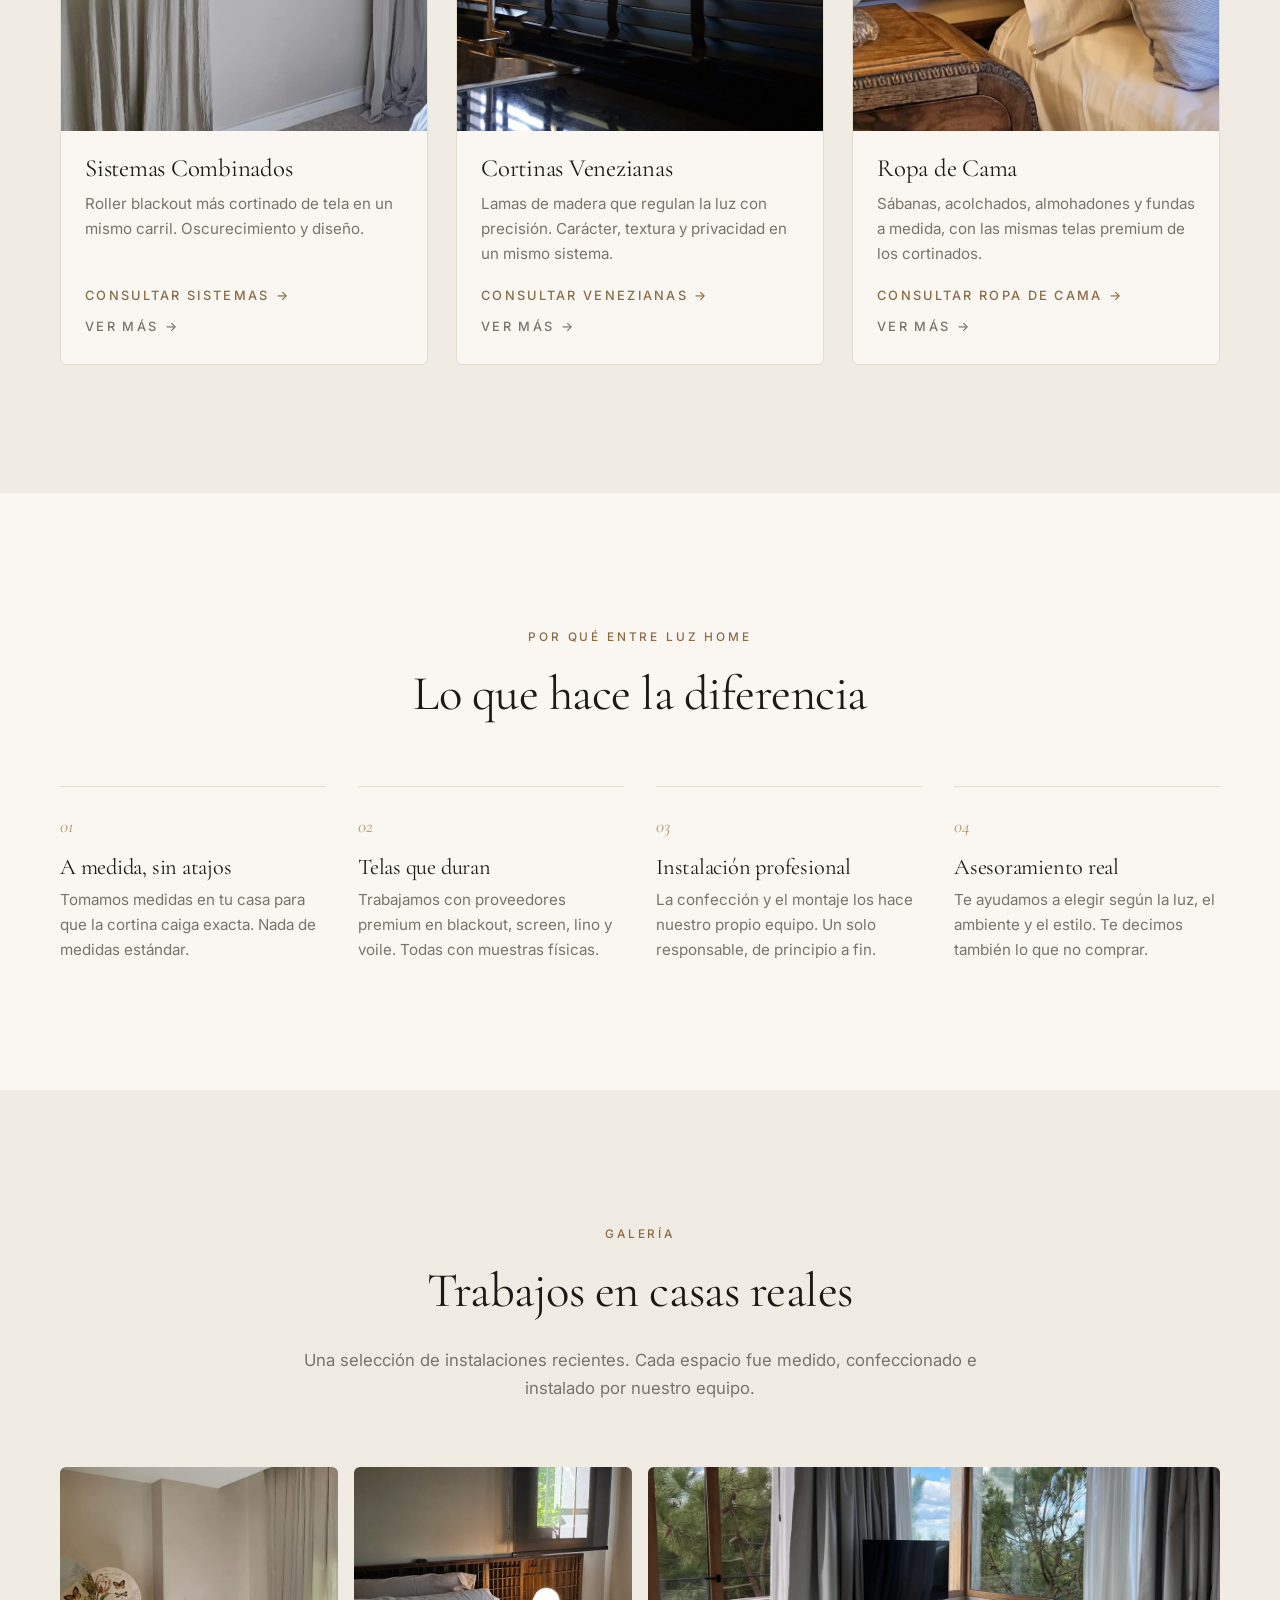
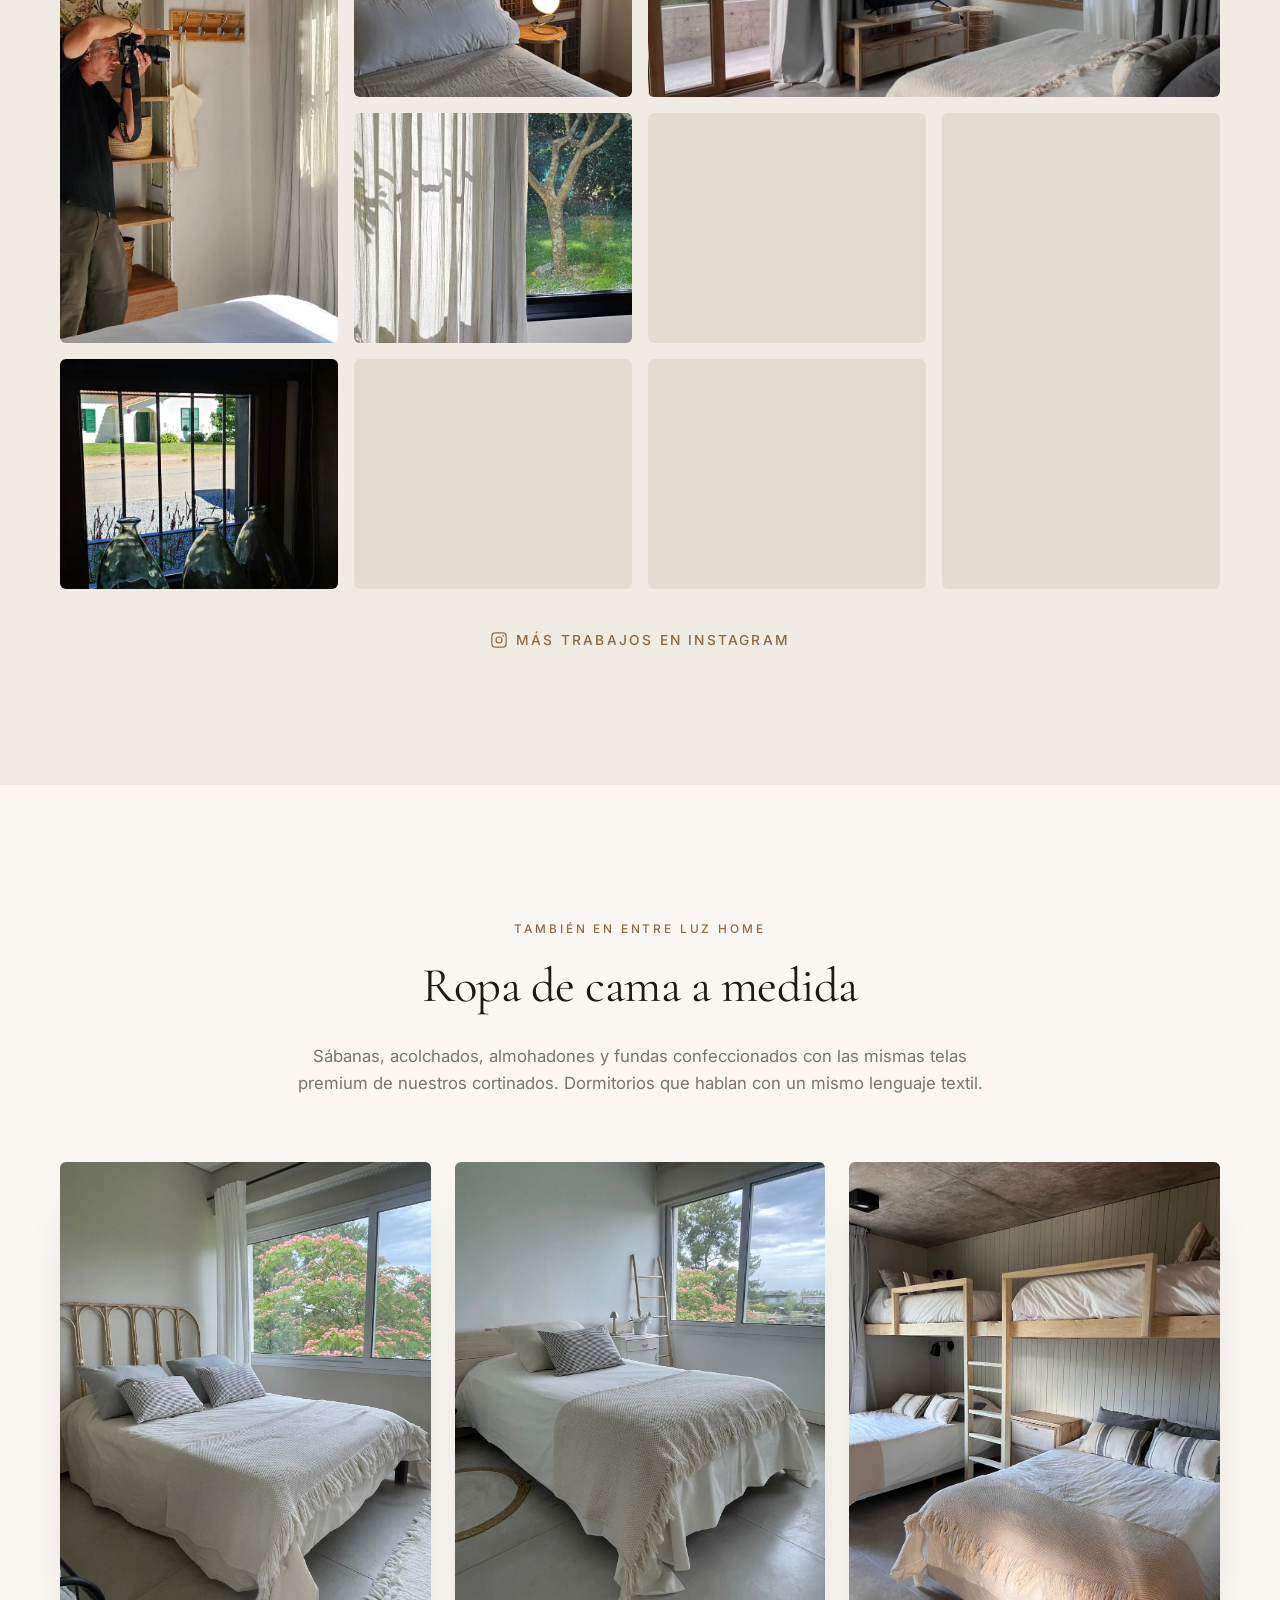
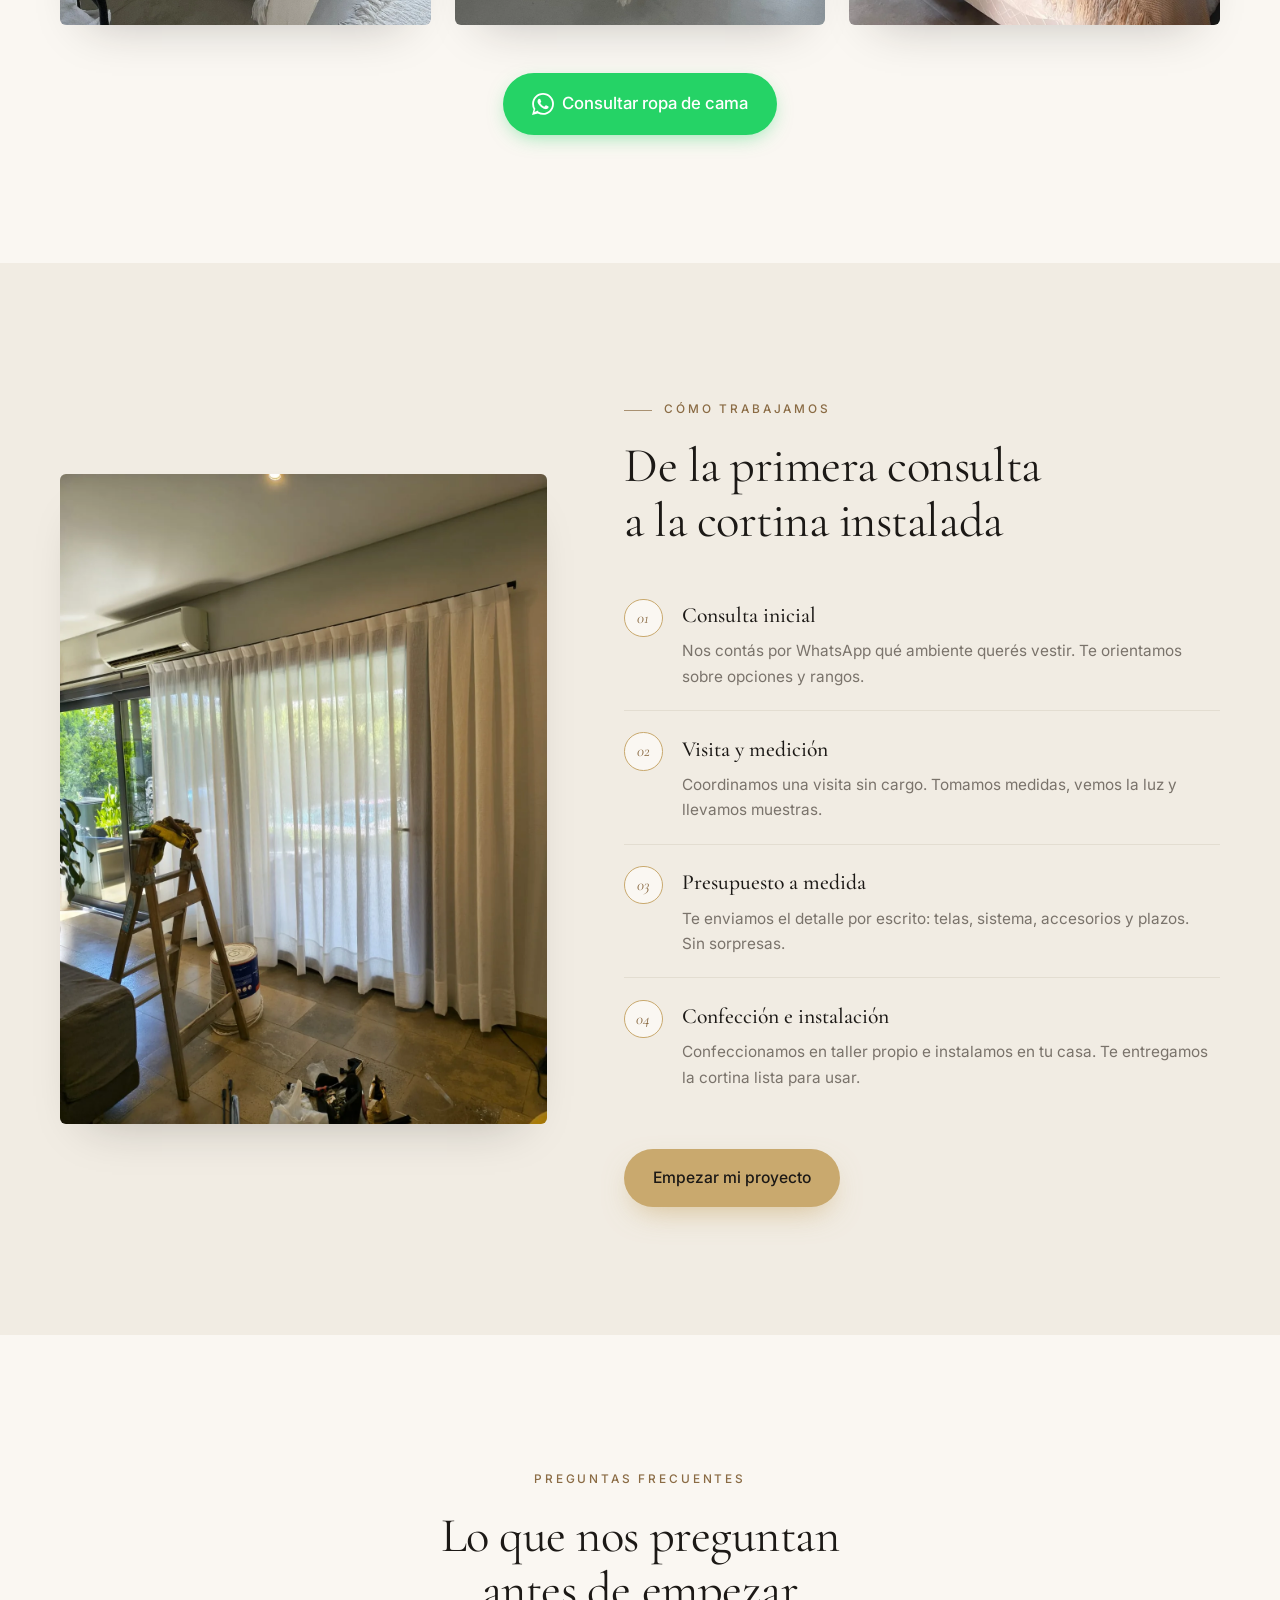
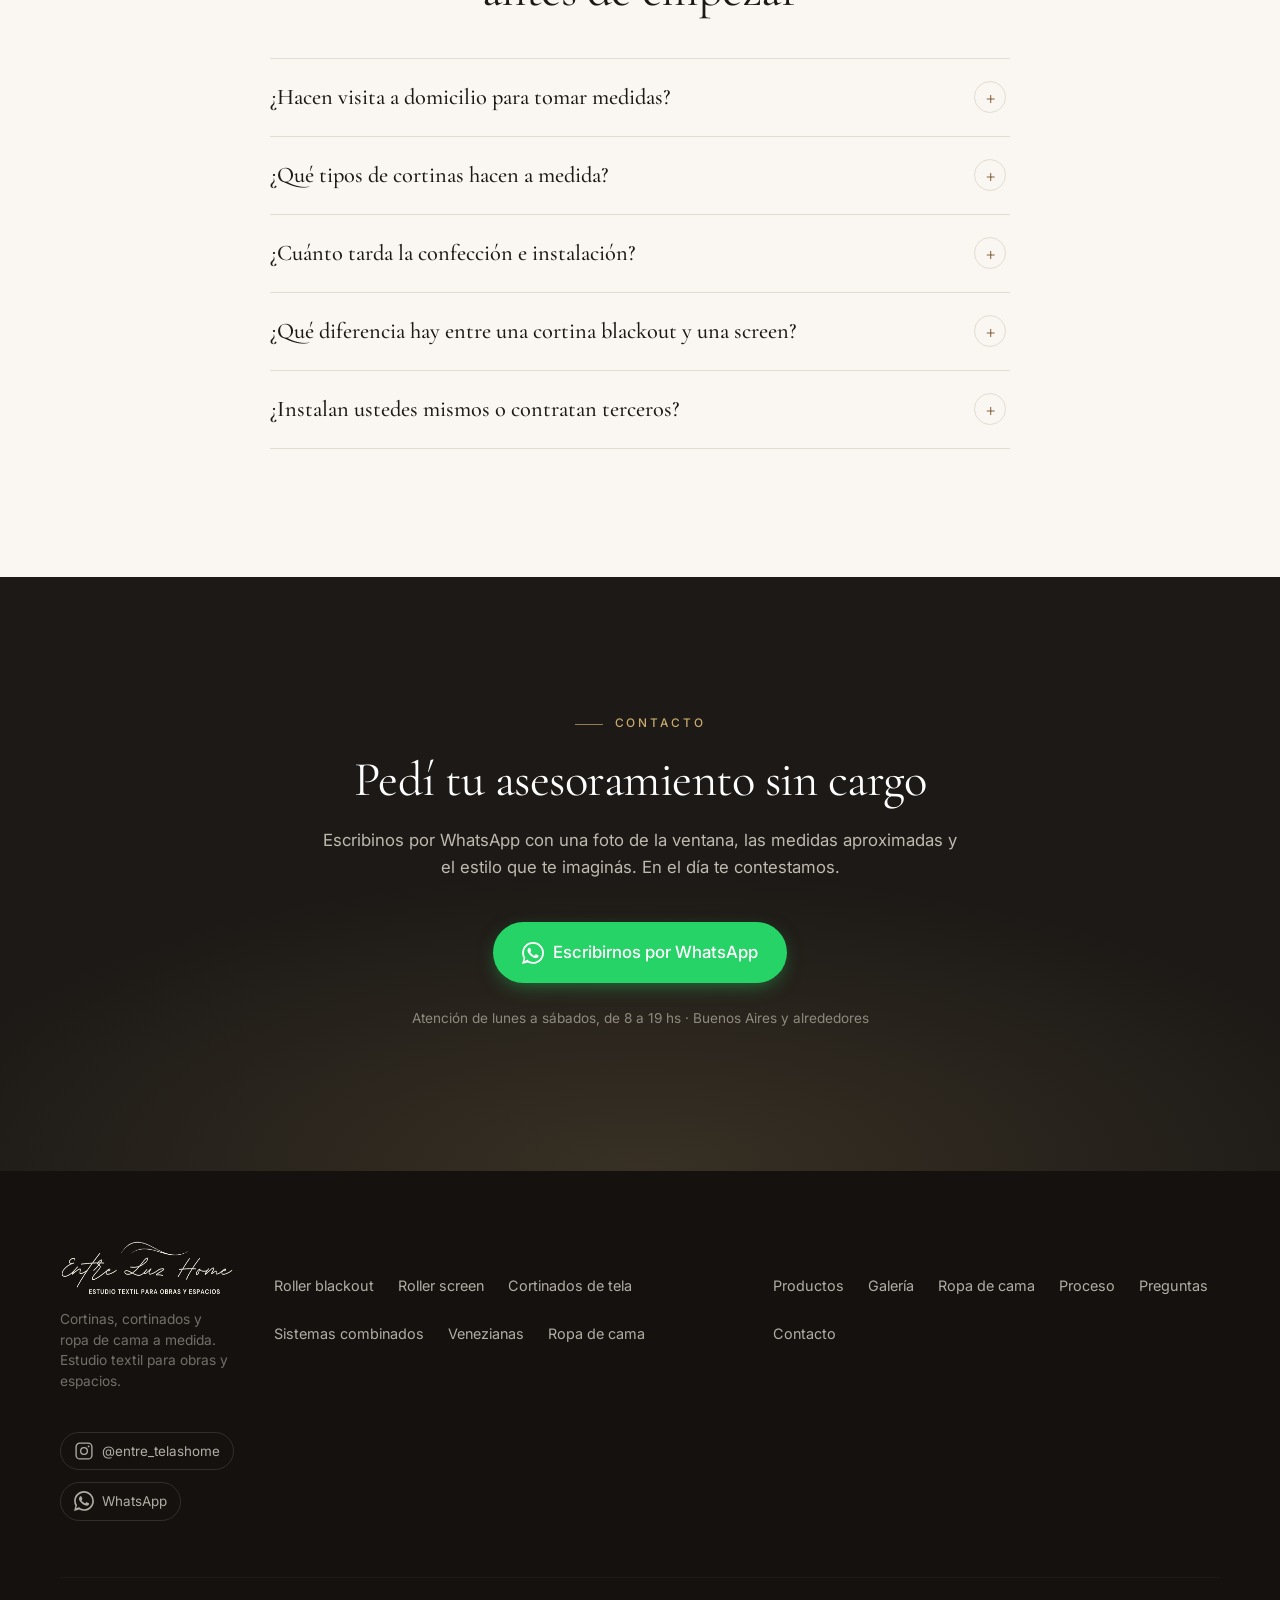
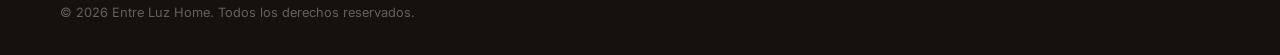
==== commit 9c5cf0d0: "SEO: páginas por producto (roller blackout, roller screen, cortinados, combinados, venezianas, ropa " ====
--- a/index.html
+++ b/index.html
@@ -304,9 +304,9 @@
             </picture>
           </figure>
           <div class="product-body">
-            <h3>Roller Blackout</h3>
+            <h3><a href="/roller-blackout">Roller Blackout</a></h3>
             <p>Bloqueo total de luz. Ideal para dormitorios y home cinema. Acabado prolijo, sin filtraciones.</p>
-            <a class="product-link" href="#contacto" data-wsp data-wsp-msg="Hola Entre Luz Home! Me interesa la cortina roller blackout a medida. ¿Qué telas tienen disponibles?">Consultar telas</a>
+            <div class="product-links"><a class="product-link" href="#contacto" data-wsp data-wsp-msg="Hola Entre Luz Home! Me interesa la cortina roller blackout a medida. ¿Qué telas tienen disponibles?">Consultar telas</a><a class="product-link product-more" href="/roller-blackout">Ver más</a></div>
           </div>
         </article>
 
@@ -318,9 +318,9 @@
             </picture>
           </figure>
           <div class="product-body">
-            <h3>Roller Screen</h3>
+            <h3><a href="/roller-screen">Roller Screen</a></h3>
             <p>Filtra el sol y conserva la vista. La opción más versátil para living, oficina y comedores.</p>
-            <a class="product-link" href="#contacto" data-wsp data-wsp-msg="Hola Entre Luz Home! Me interesa la cortina roller screen. ¿Qué opciones tienen para filtrar el sol sin perder la vista?">Consultar telas</a>
+            <div class="product-links"><a class="product-link" href="#contacto" data-wsp data-wsp-msg="Hola Entre Luz Home! Me interesa la cortina roller screen. ¿Qué opciones tienen para filtrar el sol sin perder la vista?">Consultar telas</a><a class="product-link product-more" href="/roller-screen">Ver más</a></div>
           </div>
         </article>
 
@@ -332,9 +332,9 @@
             </picture>
           </figure>
           <div class="product-body">
-            <h3>Cortinados de Tela</h3>
+            <h3><a href="/cortinados-de-tela">Cortinados de Tela</a></h3>
             <p>Caída elegante en lino, voile o gasas. Para sumar calidez y textura a cualquier ambiente.</p>
-            <a class="product-link" href="#contacto" data-wsp data-wsp-msg="Hola Entre Luz Home! Quiero consultar sobre cortinados de tela a medida. ¿Qué telas trabajan?">Consultar telas</a>
+            <div class="product-links"><a class="product-link" href="#contacto" data-wsp data-wsp-msg="Hola Entre Luz Home! Quiero consultar sobre cortinados de tela a medida. ¿Qué telas trabajan?">Consultar telas</a><a class="product-link product-more" href="/cortinados-de-tela">Ver más</a></div>
           </div>
         </article>
 
@@ -346,9 +346,9 @@
             </picture>
           </figure>
           <div class="product-body">
-            <h3>Sistemas Combinados</h3>
+            <h3><a href="/sistemas-combinados">Sistemas Combinados</a></h3>
             <p>Roller blackout más cortinado de tela en un mismo carril. Oscurecimiento y diseño.</p>
-            <a class="product-link" href="#contacto" data-wsp data-wsp-msg="Hola Entre Luz Home! Me interesa el sistema combinado de roller y cortinado. ¿Pueden contarme cómo funciona?">Consultar sistemas</a>
+            <div class="product-links"><a class="product-link" href="#contacto" data-wsp data-wsp-msg="Hola Entre Luz Home! Me interesa el sistema combinado de roller y cortinado. ¿Pueden contarme cómo funciona?">Consultar sistemas</a><a class="product-link product-more" href="/sistemas-combinados">Ver más</a></div>
           </div>
         </article>
 
@@ -360,9 +360,9 @@
             </picture>
           </figure>
           <div class="product-body">
-            <h3>Cortinas Venezianas</h3>
+            <h3><a href="/venezianas">Cortinas Venezianas</a></h3>
             <p>Lamas de madera que regulan la luz con precisión. Carácter, textura y privacidad en un mismo sistema.</p>
-            <a class="product-link" href="#contacto" data-wsp data-wsp-msg="Hola Entre Luz Home! Me interesa una cortina veneziana a medida. ¿Qué materiales y colores tienen?">Consultar venezianas</a>
+            <div class="product-links"><a class="product-link" href="#contacto" data-wsp data-wsp-msg="Hola Entre Luz Home! Me interesa una cortina veneziana a medida. ¿Qué materiales y colores tienen?">Consultar venezianas</a><a class="product-link product-more" href="/venezianas">Ver más</a></div>
           </div>
         </article>
 
@@ -374,9 +374,9 @@
             </picture>
           </figure>
           <div class="product-body">
-            <h3>Ropa de Cama</h3>
+            <h3><a href="/ropa-de-cama">Ropa de Cama</a></h3>
             <p>Sábanas, acolchados, almohadones y fundas a medida, con las mismas telas premium de los cortinados.</p>
-            <a class="product-link" href="#contacto" data-wsp data-wsp-msg="Hola Entre Luz Home! Me interesa la ropa de cama a medida. ¿Qué opciones tienen?">Consultar ropa de cama</a>
+            <div class="product-links"><a class="product-link" href="#contacto" data-wsp data-wsp-msg="Hola Entre Luz Home! Me interesa la ropa de cama a medida. ¿Qué opciones tienen?">Consultar ropa de cama</a><a class="product-link product-more" href="/ropa-de-cama">Ver más</a></div>
           </div>
         </article>
       </div>
@@ -587,6 +587,16 @@
       </picture>
       <p>Cortinas, cortinados y ropa de cama a medida.<br>Estudio textil para obras y espacios.</p>
     </div>
+    <nav aria-label="Productos a medida">
+      <ul>
+        <li><a href="/roller-blackout">Roller blackout</a></li>
+        <li><a href="/roller-screen">Roller screen</a></li>
+        <li><a href="/cortinados-de-tela">Cortinados de tela</a></li>
+        <li><a href="/sistemas-combinados">Sistemas combinados</a></li>
+        <li><a href="/venezianas">Venezianas</a></li>
+        <li><a href="/ropa-de-cama">Ropa de cama</a></li>
+      </ul>
+    </nav>
     <nav aria-label="Pie de página">
       <ul>
         <li><a href="#productos">Productos</a></li>
--- a/styles.css
+++ b/styles.css
@@ -944,3 +944,70 @@
   .site-nav .nav-cta a { color: #fff !important; font-family: var(--sans); font-size: 1rem; }
   .site-nav .nav-cta a::after { display: none; }
 }
+
+/* =========================================================
+   Páginas por producto (roller-blackout.html, etc.)
+   ========================================================= */
+.page-hero { min-height: 72vh; min-height: 72svh; padding-bottom: clamp(3rem, 8vh, 5rem); }
+.page-hero h1 { font-size: clamp(2.2rem, 4.8vw, 3.8rem); }
+.crumbs { display: flex; flex-wrap: wrap; gap: 0.5rem; font-size: 0.8rem; letter-spacing: 0.06em; text-transform: uppercase; color: rgba(255,255,255,0.7); margin-bottom: 1.2rem; }
+.crumbs a { color: rgba(255,255,255,0.85); }
+.crumbs a:hover { color: #fff; }
+.crumbs [aria-current] { color: var(--gold); }
+
+.usos { padding: var(--section) 0; background: var(--bg-alt); }
+.usos-grid {
+  list-style: none; padding: 0; margin: 0;
+  display: grid; grid-template-columns: repeat(3, 1fr); gap: 1.5rem;
+}
+.usos-grid li {
+  background: var(--bg); border: 1px solid var(--line); border-radius: var(--radius);
+  padding: 1.6rem 1.5rem 1.7rem;
+}
+.usos-grid h3 { font-size: 1.45rem; margin-bottom: 0.5rem; }
+.usos-grid p { margin: 0; color: var(--muted); font-size: 0.95rem; text-wrap: pretty; }
+
+.page-producto .gallery { background: var(--bg); }
+.gallery-simple { grid-template-columns: repeat(3, 1fr); grid-auto-rows: 300px; }
+.gallery-simple figure { cursor: default; }
+.page-producto .faq { background: var(--bg-alt); }
+
+.related { padding: var(--section) 0; background: var(--bg); }
+.related-grid {
+  list-style: none; padding: 0; margin: 0;
+  display: grid; grid-template-columns: repeat(5, 1fr); gap: 1rem;
+}
+.related-grid a { display: block; border-radius: var(--radius); overflow: hidden; border: 1px solid var(--line); background: var(--bg-alt); transition: transform var(--transition), box-shadow var(--transition); }
+.related-grid a:hover { transform: translateY(-4px); box-shadow: var(--shadow-soft); }
+.related-grid img { width: 100%; aspect-ratio: 4 / 3; object-fit: cover; }
+.related-grid span { display: block; padding: 0.8rem 0.9rem; font-family: var(--serif); font-size: 1.15rem; color: var(--ink); }
+
+.product-links { display: flex; flex-wrap: wrap; gap: 0.6rem 1.4rem; align-items: center; }
+.product-body h3 a { color: inherit; }
+.product-body h3 a:hover { color: var(--accent-deep); }
+
+.site-footer nav + nav { margin-left: 0; }
+
+@media (max-width: 1080px) {
+  .related-grid { grid-template-columns: repeat(3, 1fr); }
+}
+@media (max-width: 960px) {
+  .usos-grid { grid-template-columns: 1fr; }
+  .gallery-simple { grid-template-columns: repeat(2, 1fr); grid-auto-rows: 220px; }
+  .footer-inner { grid-template-columns: 1fr 1fr; }
+}
+@media (max-width: 720px) {
+  .page-hero { min-height: 70svh; }
+  .page-hero h1 { font-size: clamp(2rem, 8.5vw, 2.5rem); }
+  .crumbs { font-size: 0.68rem; }
+  .gallery-simple { grid-template-columns: repeat(2, 1fr); grid-auto-rows: 160px; }
+  .related-grid { grid-template-columns: repeat(2, 1fr); gap: 0.6rem; }
+  .related-grid span { font-size: 1rem; padding: 0.6rem 0.7rem; }
+  .footer-inner { grid-template-columns: 1fr; }
+  .site-footer nav ul { flex-direction: column; gap: 0.6rem; align-items: center; }
+}
+.product-more::after { content: "→"; }
+.product-links .product-link { color: var(--accent-deep); }
+.product-links .product-more { color: var(--muted); }
+.product-links .product-more:hover { color: var(--ink); }
+.related-grid span { min-height: 3.6em; display: flex; align-items: center; }
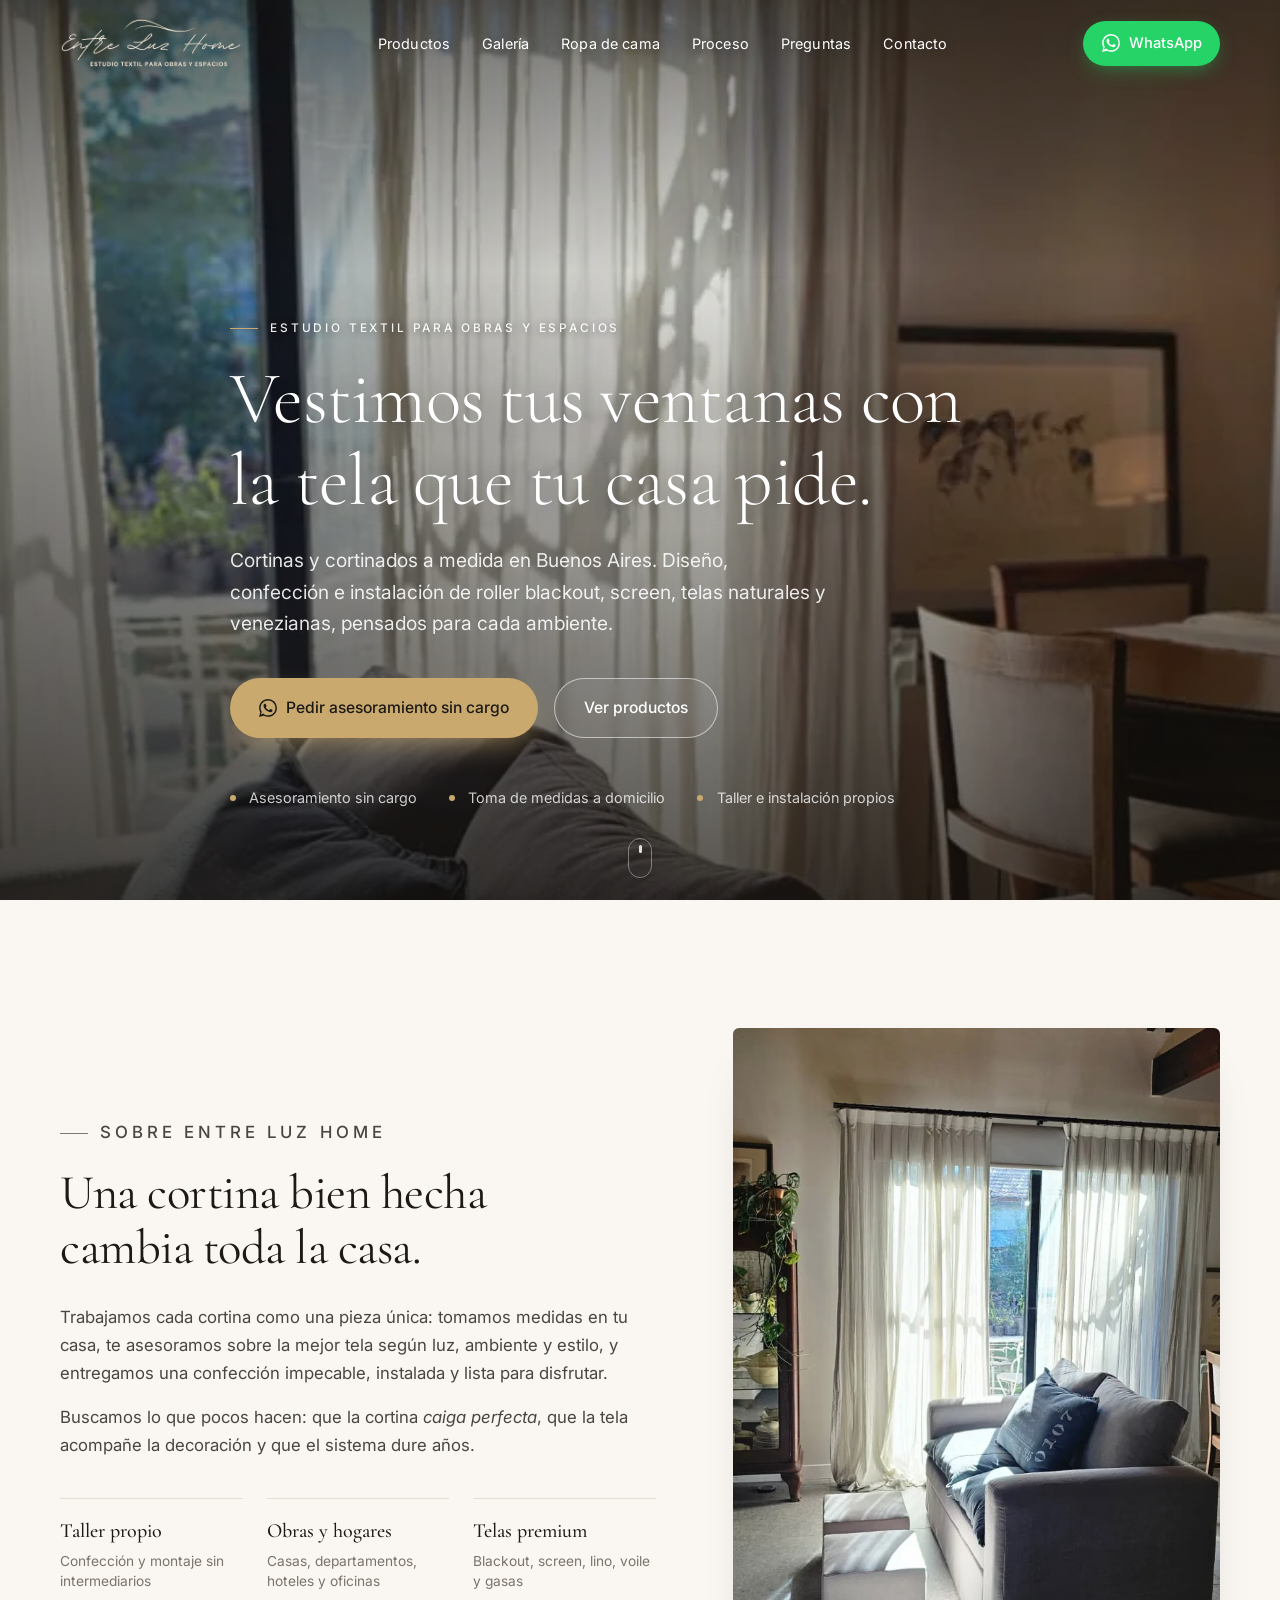
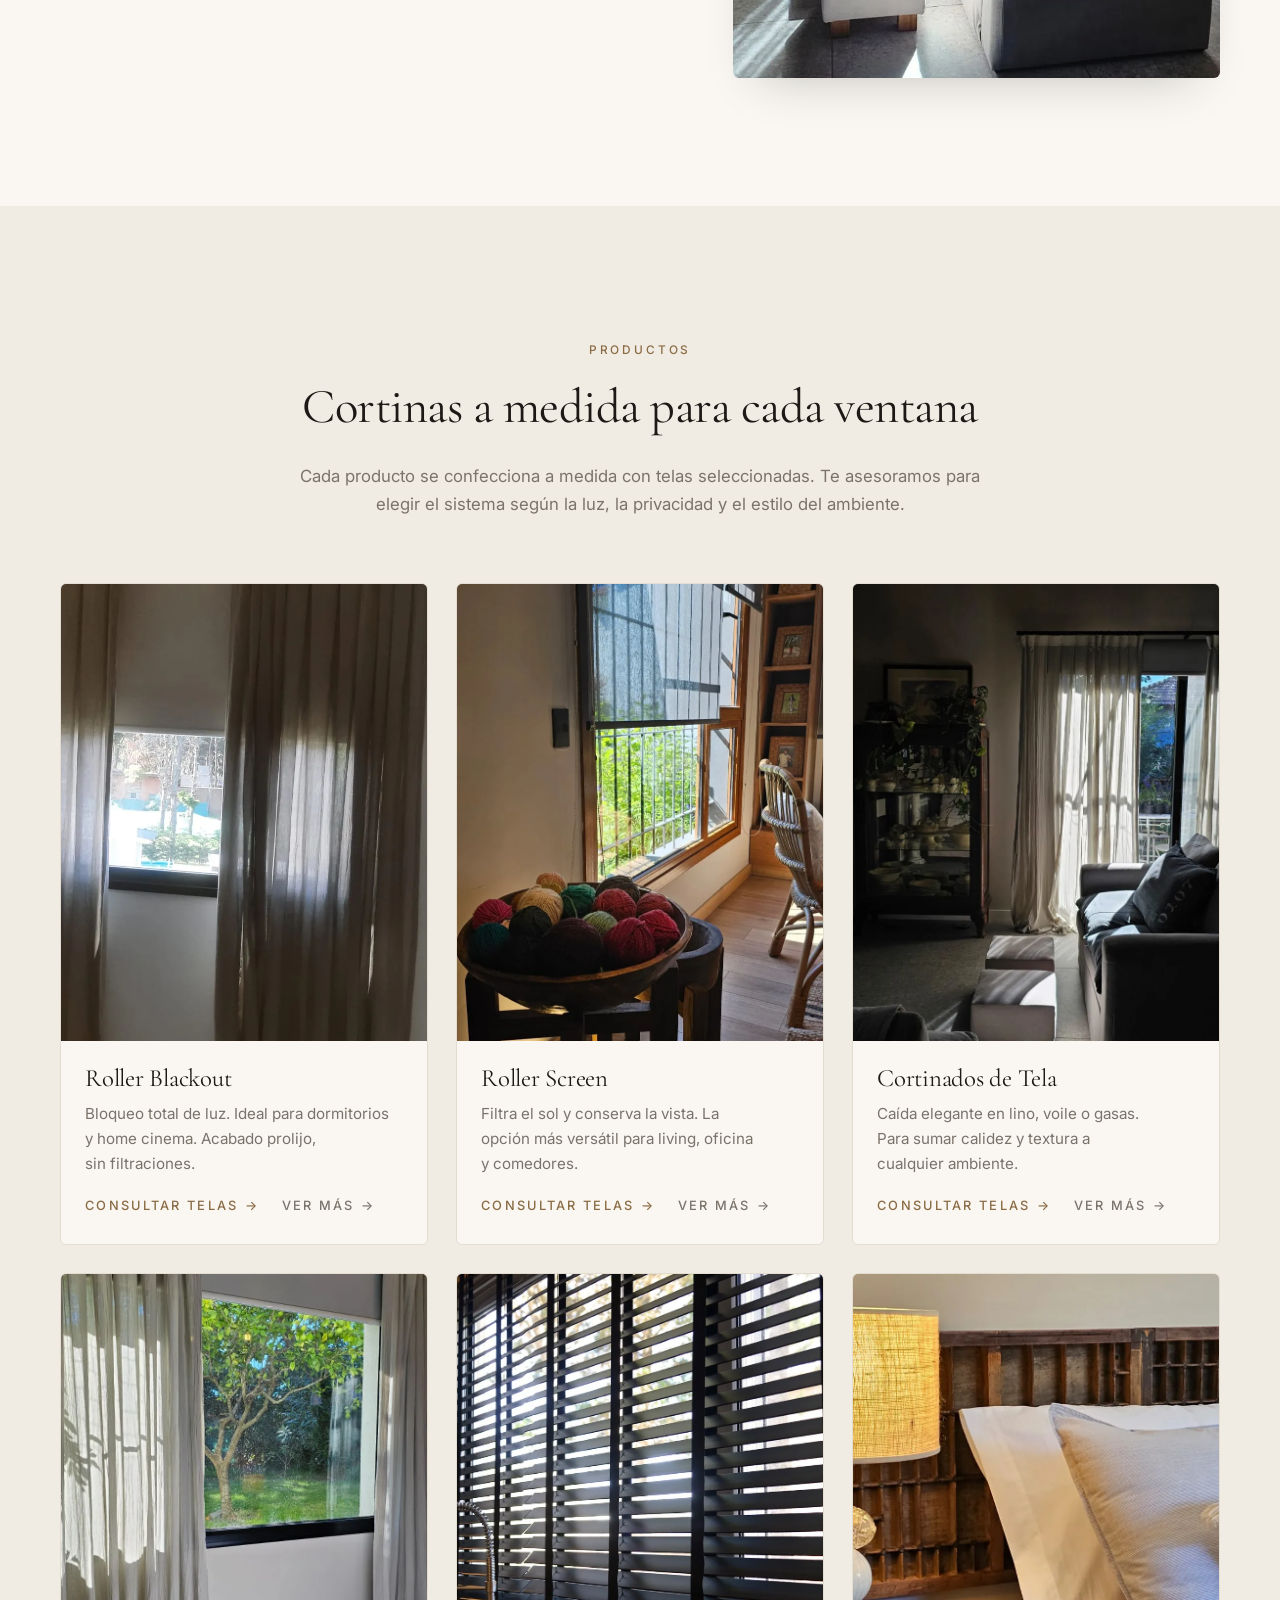
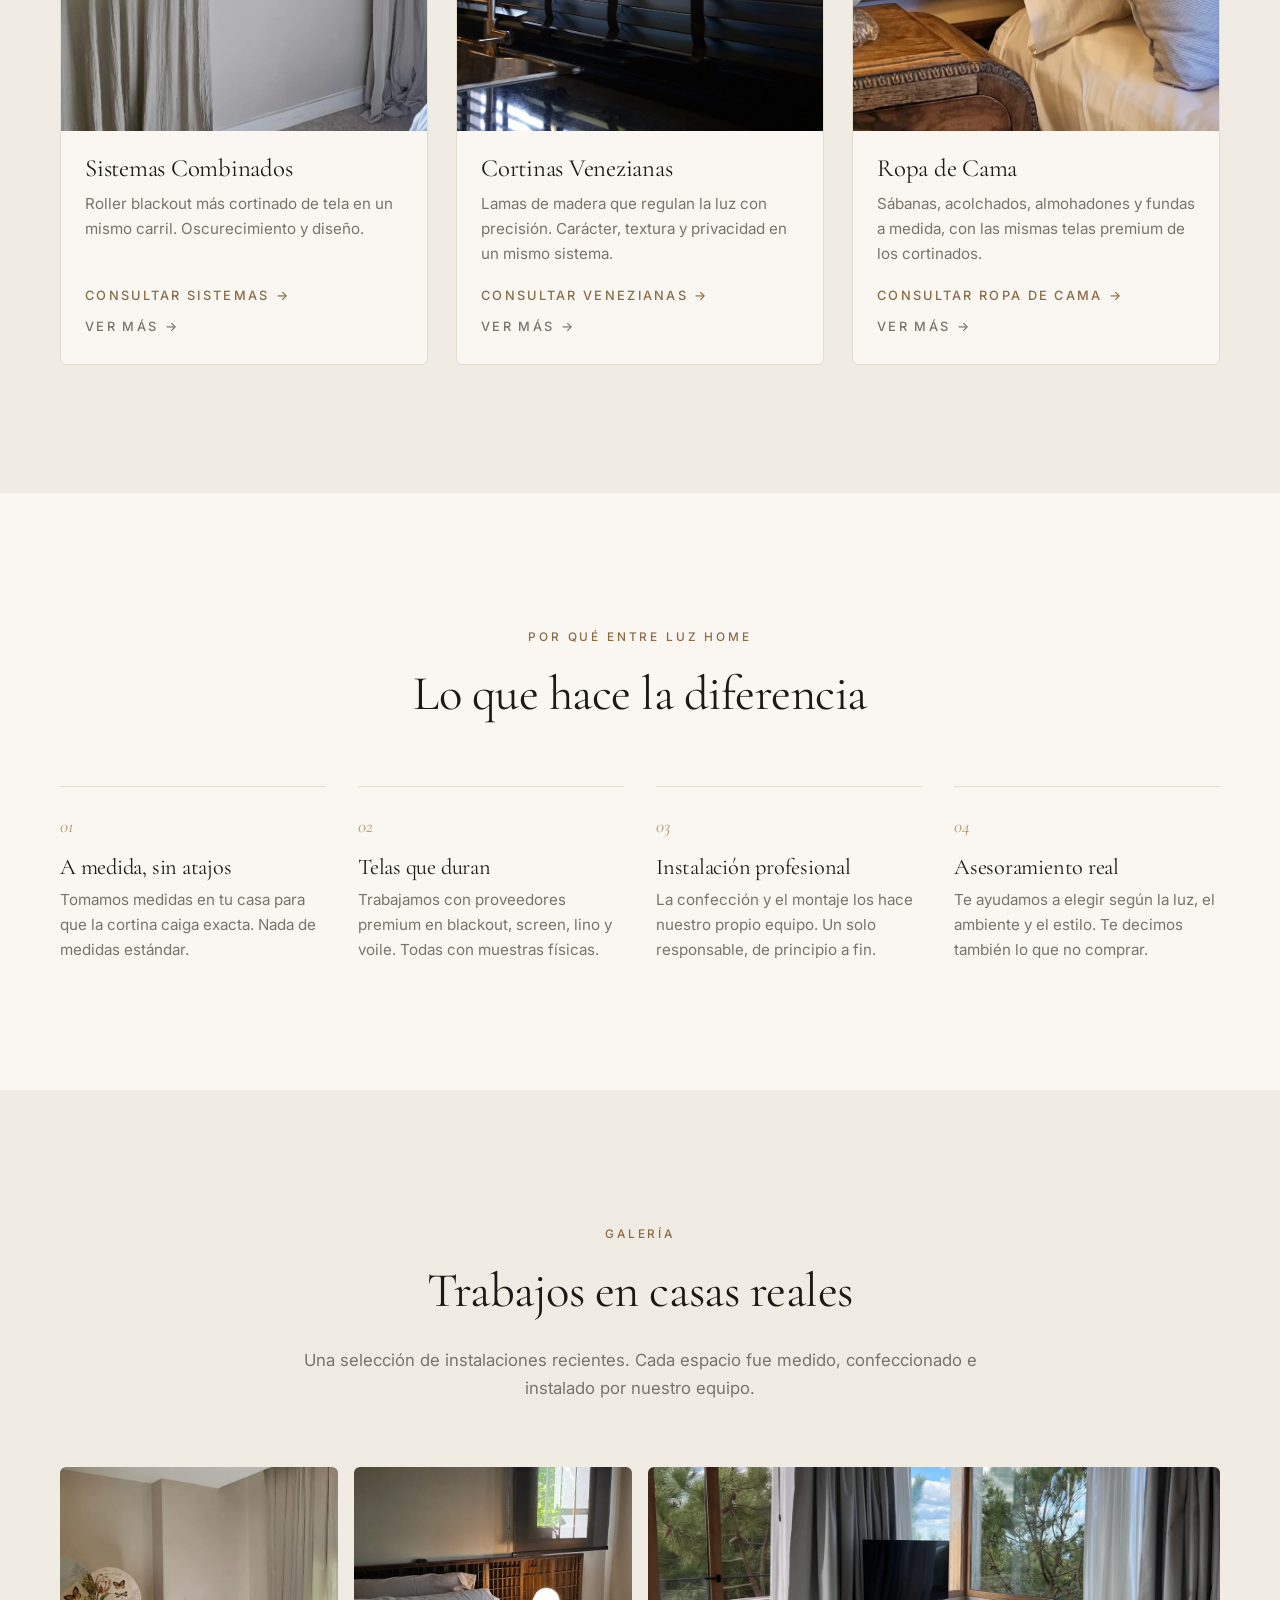
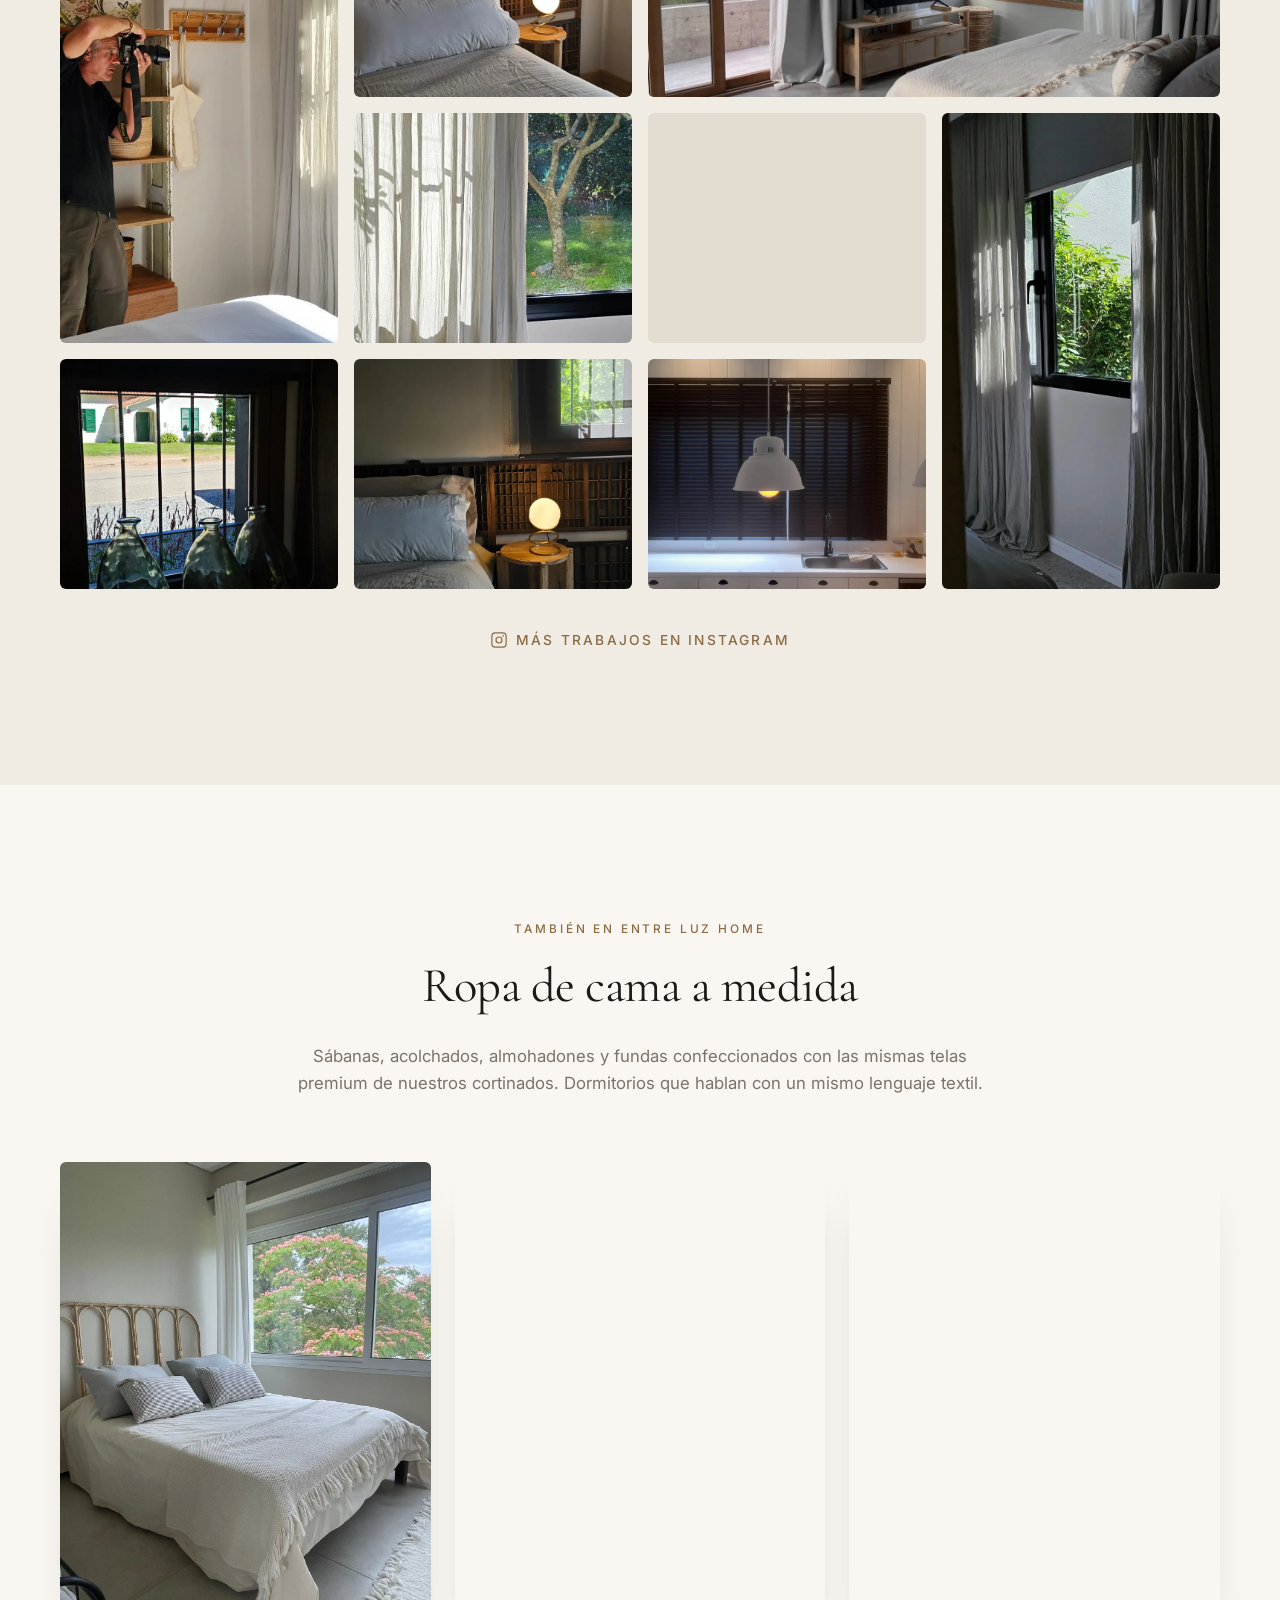
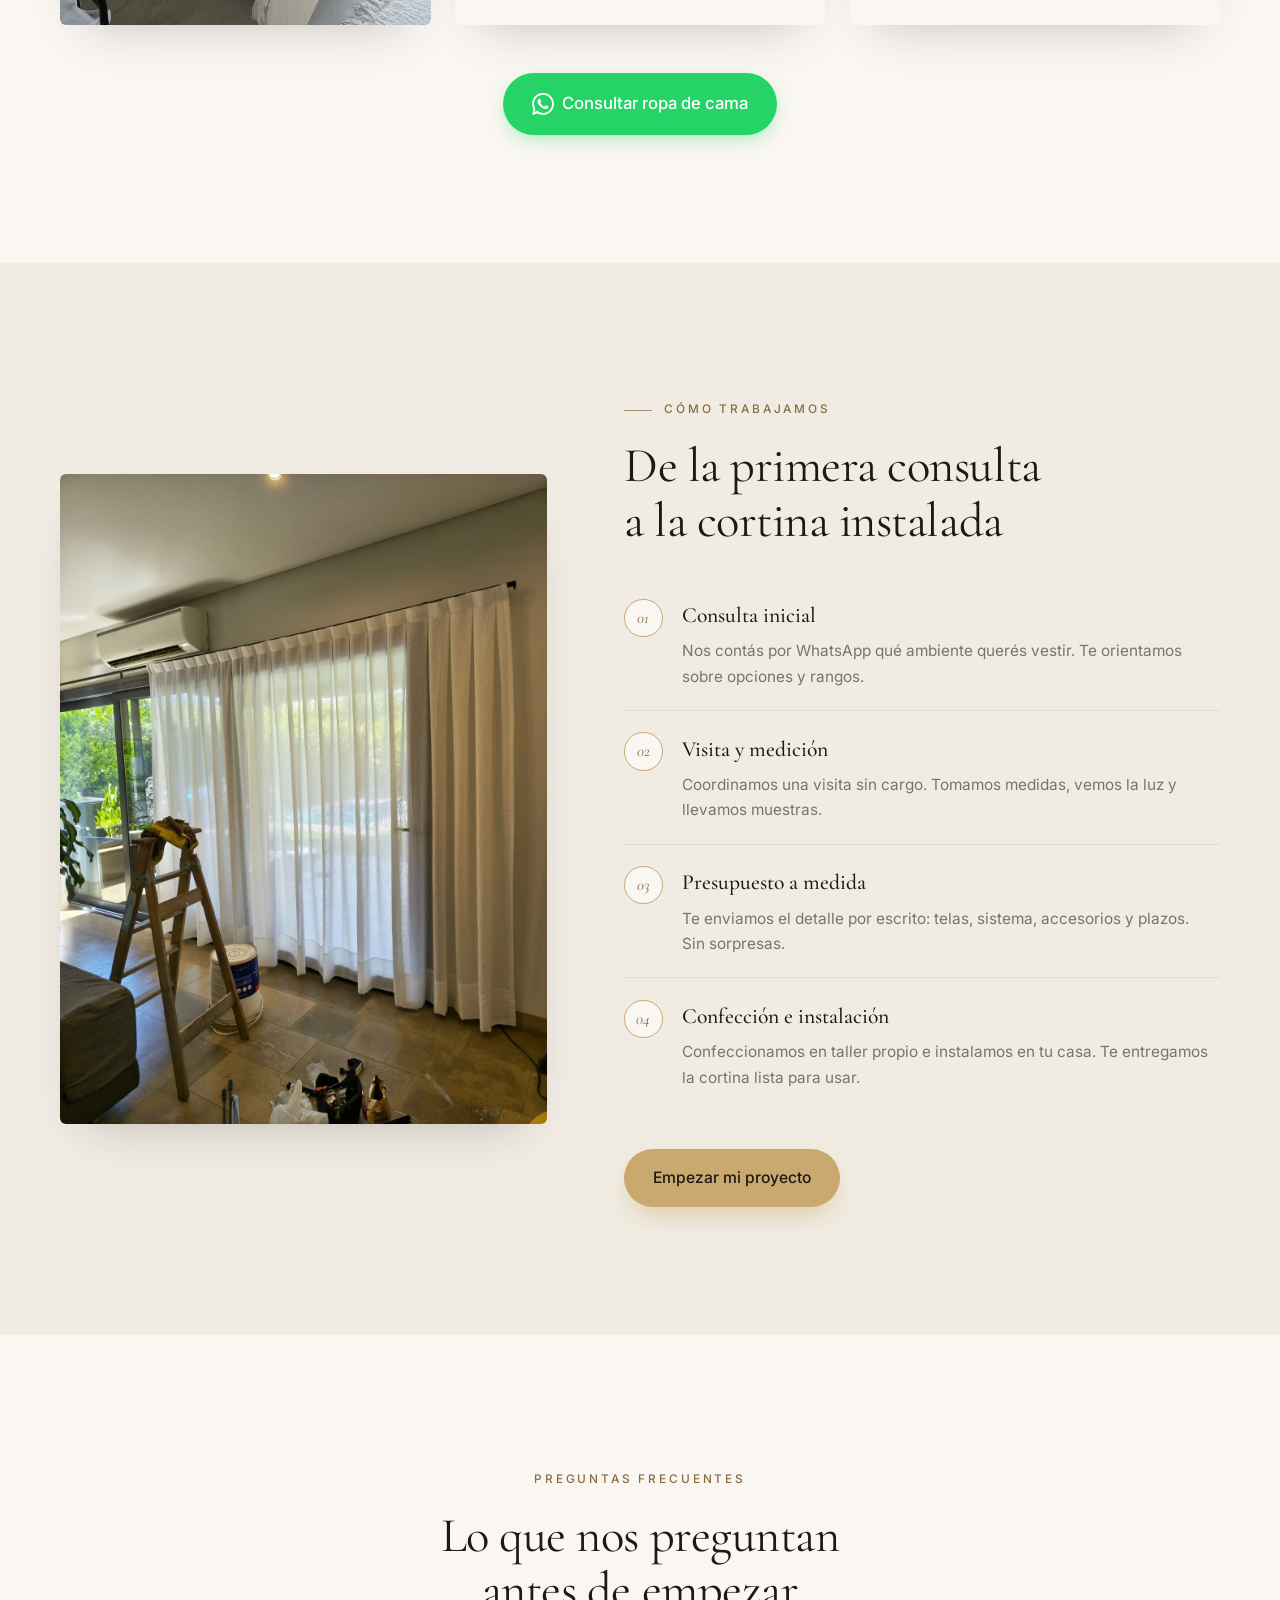
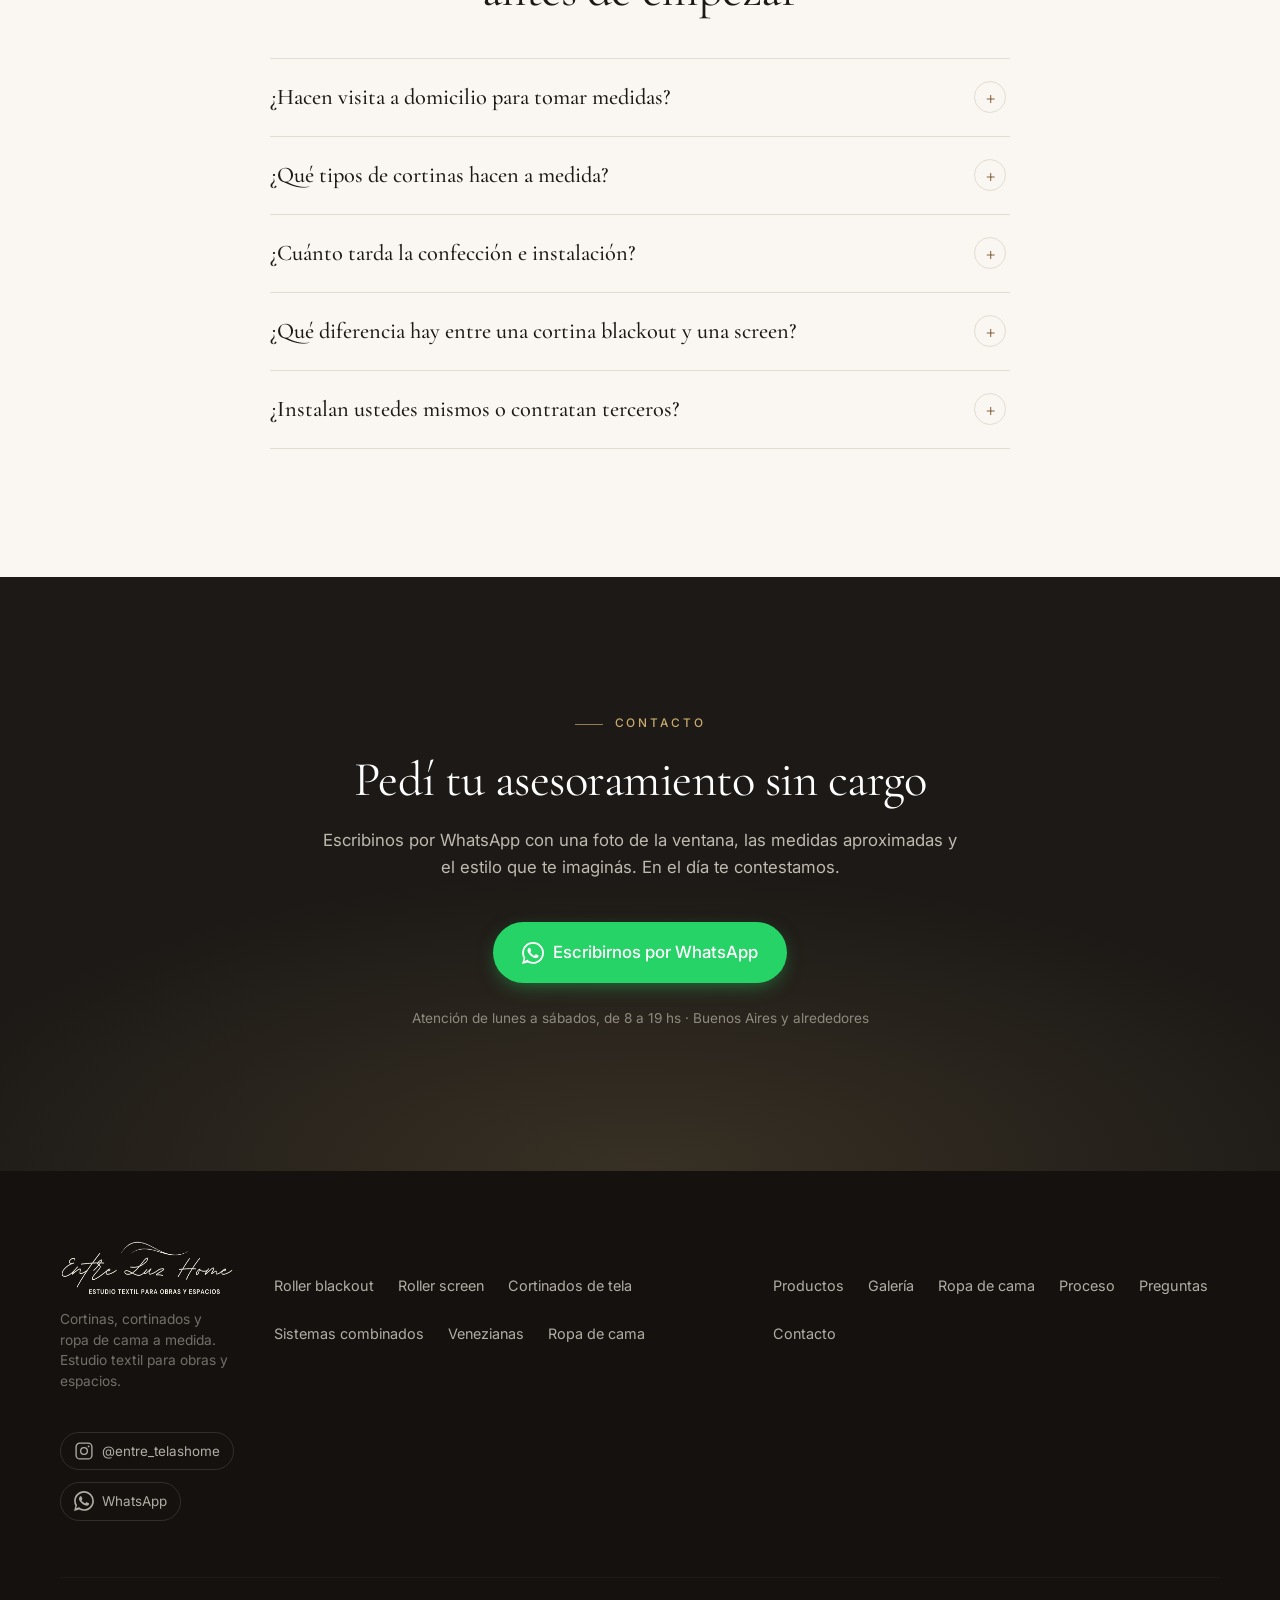
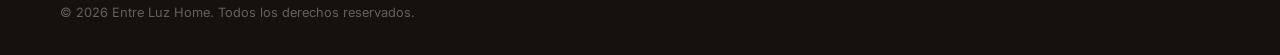
==== commit c3b0bbb2: "Search Console: etiqueta de verificación" ====
--- a/index.html
+++ b/index.html
@@ -6,6 +6,7 @@
   <meta name="theme-color" content="#faf7f2">
   <meta name="format-detection" content="telephone=no">
   <meta name="referrer" content="strict-origin-when-cross-origin">
+  <meta name="google-site-verification" content="hC_4qHzH-s5JwuzRbfjRjSebgTMe9a4isv9MP7IivTg">
 
   <title>Cortinas y Cortinados a Medida en Buenos Aires | Entre Luz Home</title>
   <meta name="description" content="Entre Luz Home: cortinas roller blackout, screen, cortinados de tela, venezianas y ropa de cama a medida. Asesoramiento y toma de medidas sin cargo a domicilio en Buenos Aires.">
